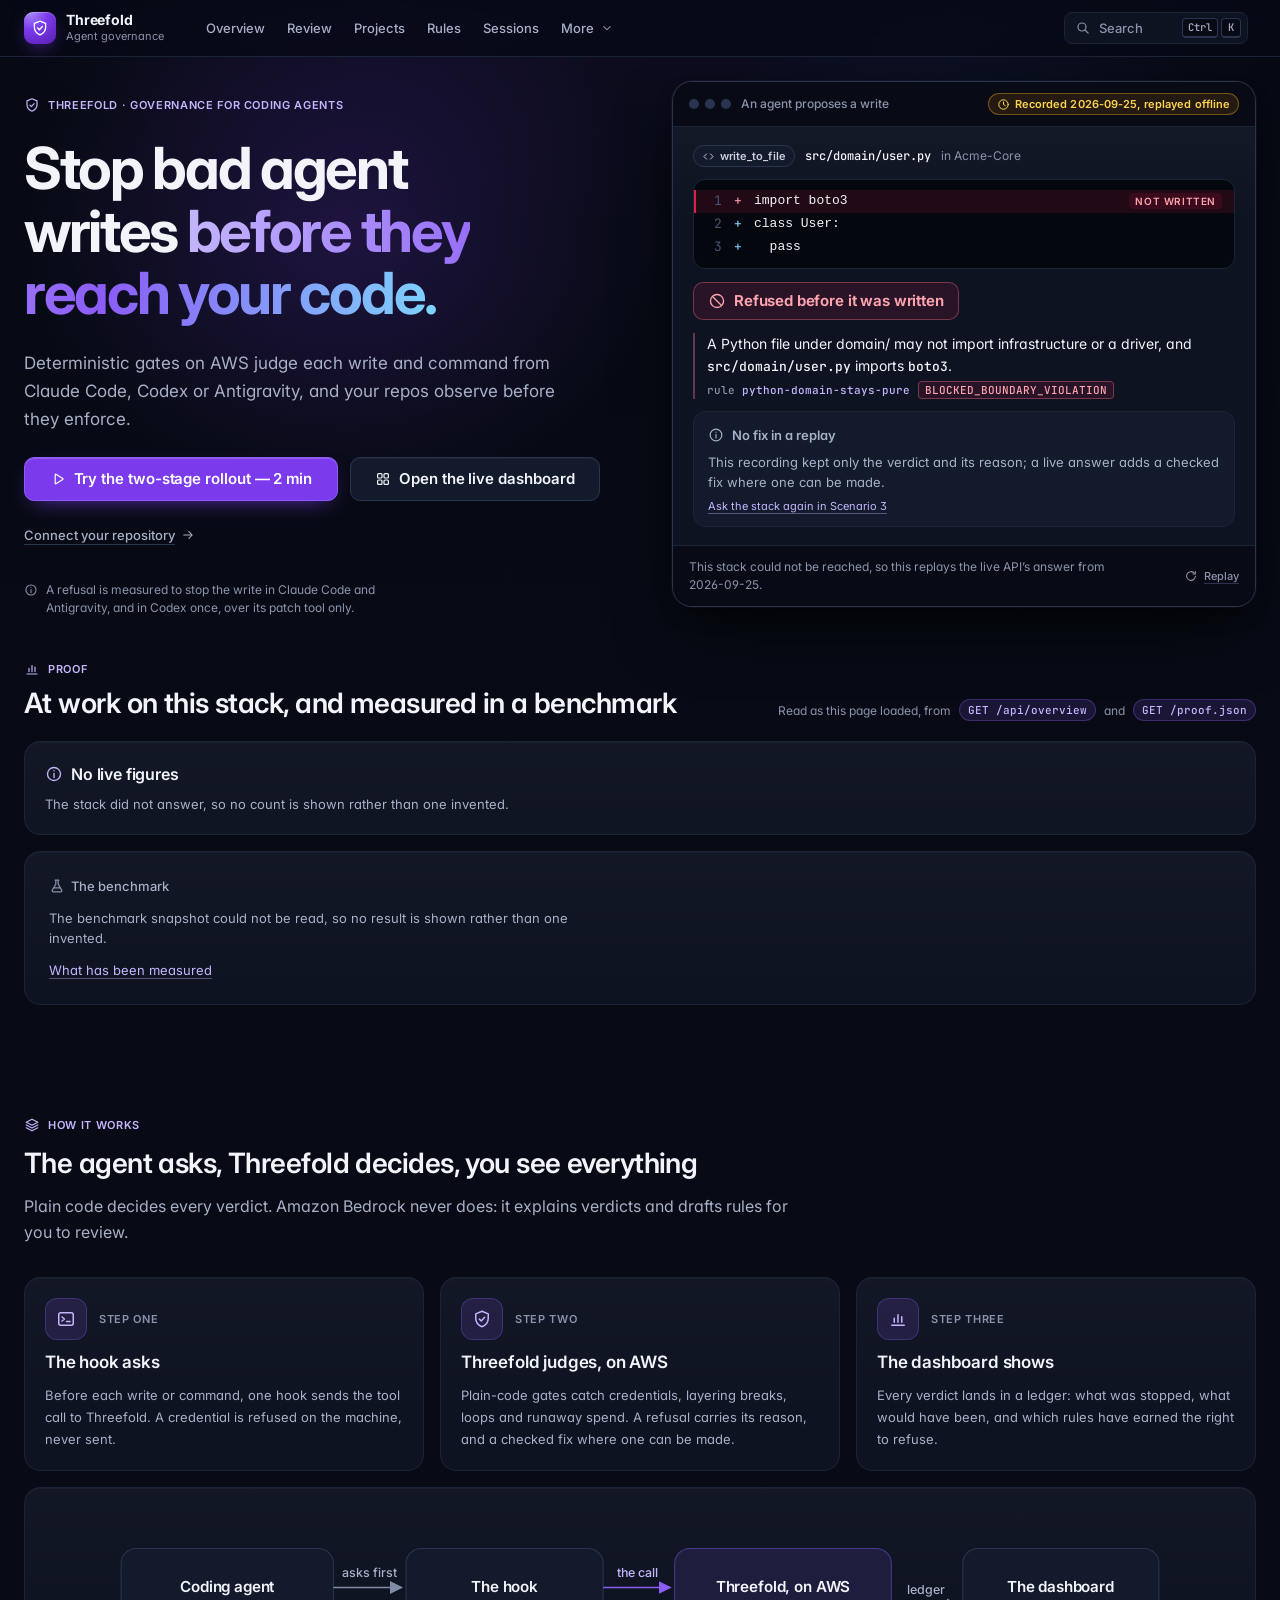
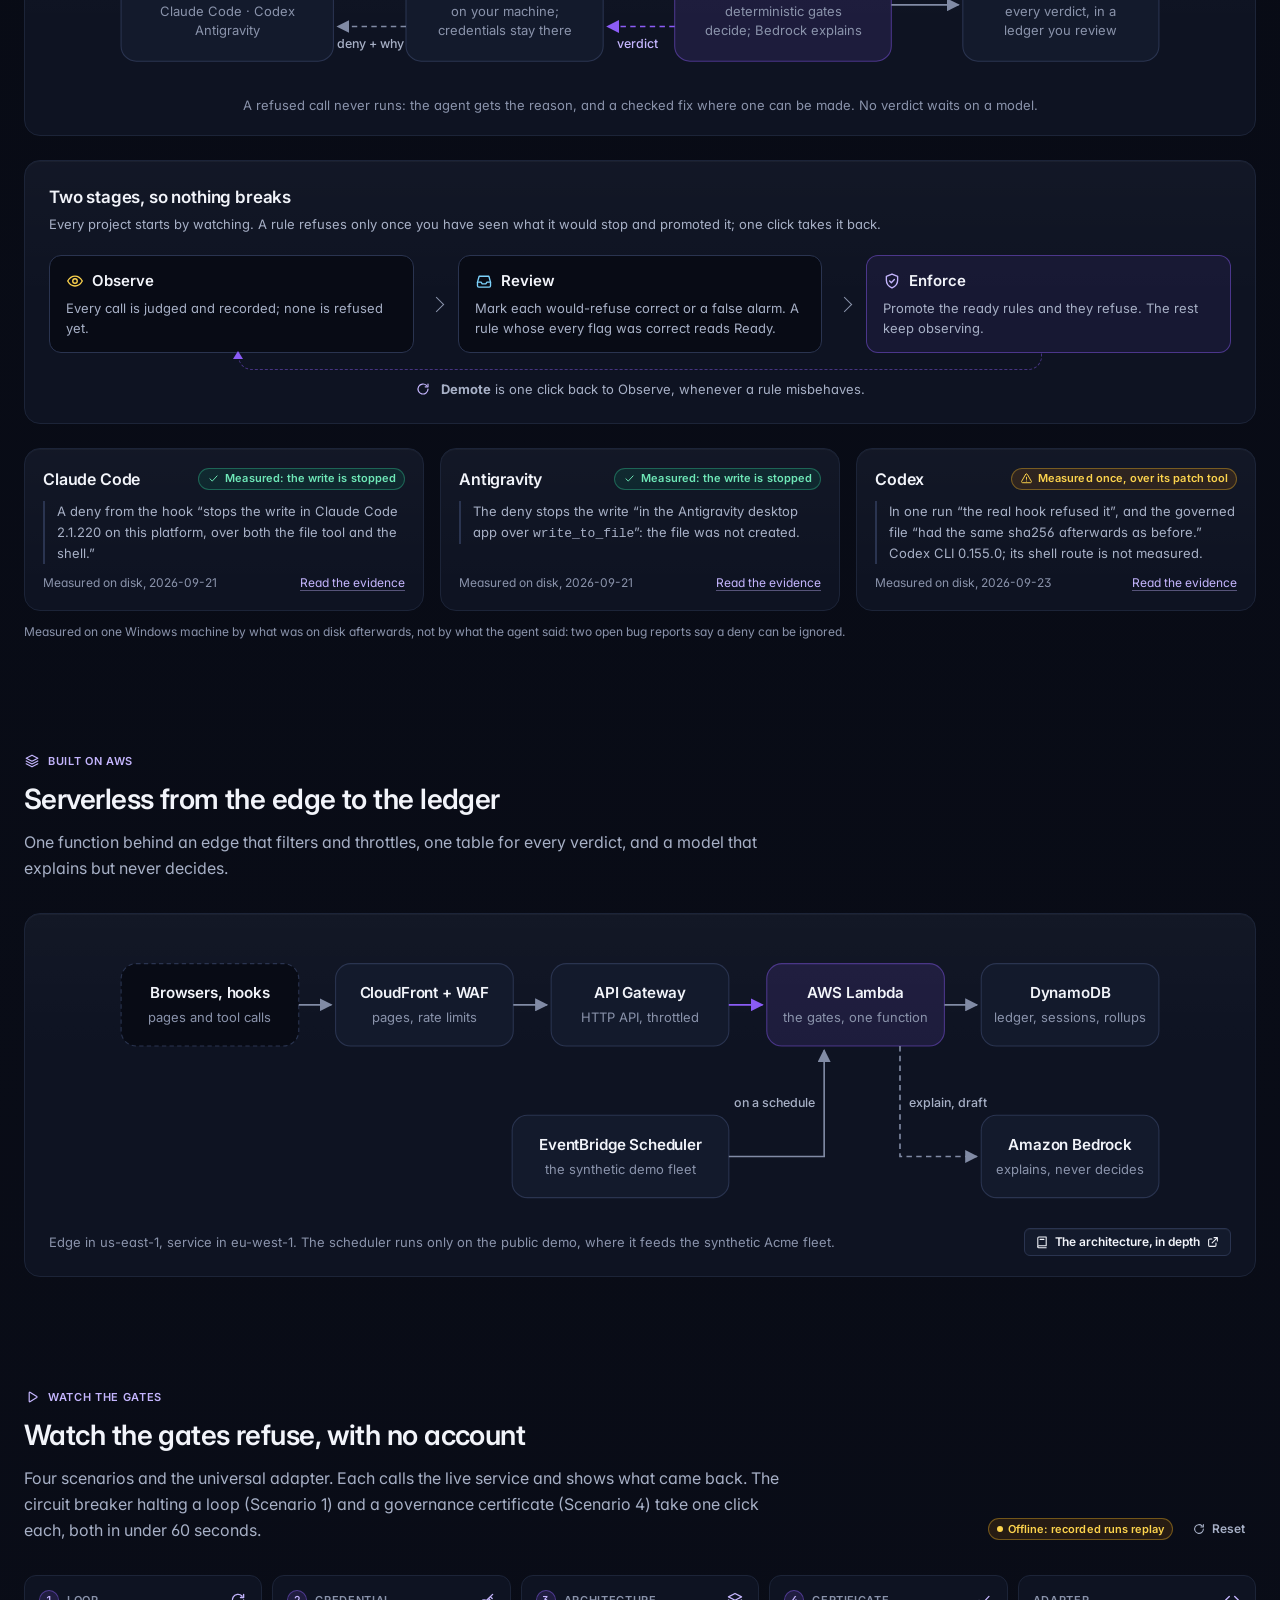
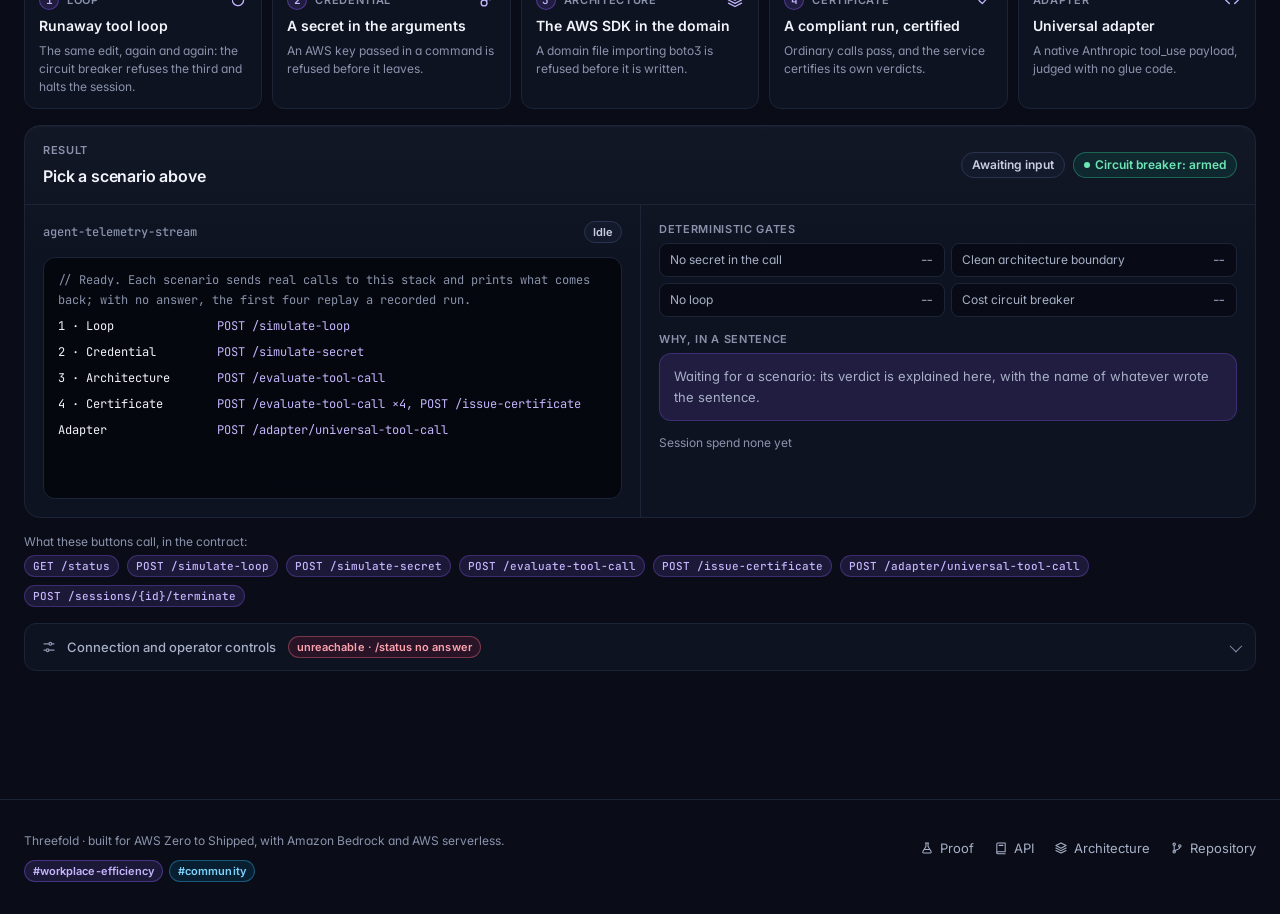
==== src/threefold/web/index.html @ aacdf72e "face: the gates set the result's height, recorded sentences end, whole fix files What a review of th" ====
<!DOCTYPE html>
<html lang="en" class="dark">
<head>
  <meta charset="UTF-8" />
  <meta name="viewport" content="width=device-width, initial-scale=1.0" />
  <title>Threefold — Stop bad agent writes before they reach your code</title>
  <meta name="description" content="Threefold governs Claude Code, Codex and Antigravity: a hook asks before every write or command, deterministic gates on AWS decide, and every project observes before it enforces." />
  <script>
      // The server rewrites __THREEFOLD_BASE_PATH__ to the API Gateway stage prefix
      // when it serves this page, so the base is exact rather than guessed from the
      // URL, which is ambiguous when the trailing slash is missing. Opening the file
      // straight from disk leaves the token in place and falls back to a local server.
      const SERVED_BASE_PATH = "__THREEFOLD_BASE_PATH__";
      const DEFAULT_API_BASE = SERVED_BASE_PATH.indexOf("THREEFOLD_BASE_PATH") !== -1
        ? "http://localhost:8001"
        : location.origin + SERVED_BASE_PATH;
      // Sibling pages sit under the same stage prefix, which a bare relative href
      // loses when this page is reached without its trailing slash.
      const PAGE_BASE = SERVED_BASE_PATH.indexOf("THREEFOLD_BASE_PATH") !== -1
        ? ""
        : location.origin + SERVED_BASE_PATH + "/";
  </script>
  <!-- The layer every page shares: the design system, the shell, the sign-in
       and the API base. This page needs nothing else: no utility framework, so
       every piece below reads the design system's tokens. -->
  <link rel="stylesheet" href="assets/threefold.css" />
  <script src="assets/threefold.js"></script>
  <style>
    /* The first screen's own pieces. Everything they stand on (tokens, cards,
       chips, buttons, tiles, motion, the fonts) is assets/threefold.css. */
    .hidden { display: none !important; }
    .tf-nobr { white-space: nowrap; }
    body { min-height: 100vh; display: flex; flex-direction: column; }
    .tf-landing { gap: 72px; padding-top: 20px; }
    /* The proof strip sits close under the hero, so its figures share the
       first screen with the promise; every later section keeps the full gap. */
    .tf-landing > #proof { margin-top: -32px; }
    @media (min-width: 768px) {
      .tf-landing { gap: 112px; padding-top: var(--tf-space-3); }
      .tf-landing > #proof { margin-top: -68px; }
    }
    .tf-landing > section, .tf-scenario { scroll-margin-top: calc(var(--tf-header-h) + 16px); }
    .tf-landing > section { min-width: 0; }

    .tf-sec-head { display: flex; flex-direction: column; gap: var(--tf-space-1h); max-width: 48rem; margin-bottom: var(--tf-space-4); }
    .tf-sec-head .tf-eyebrow { margin: 0; }
    .tf-sec-lede { margin: 0; font-size: var(--tf-fs-lede); line-height: var(--tf-lh-lede); color: var(--tf-text-2); text-wrap: pretty; }
    .tf-sec-row { display: flex; flex-wrap: wrap; align-items: flex-end; justify-content: space-between; gap: var(--tf-space-2); margin-bottom: var(--tf-space-4); }
    .tf-sec-row .tf-sec-head { margin-bottom: 0; }

    /* ------------------------------------------------------------ the hero */
    .tf-hero { position: relative; display: grid; grid-template-columns: minmax(0, 1fr); gap: 20px; align-items: start;
      grid-template-areas: "copy" "demo" "scope"; }
    .tf-hero-copy { grid-area: copy; }
    .tf-hero > .tf-demo { grid-area: demo; }
    .tf-hero > .tf-hero-scope { grid-area: scope; }
    /* Side by side from a desk's width, top-aligned. At every width the
       demonstration is as tall from its first paint as once its verdict has
       landed (its ghost, below), so nothing under the hero moves when it does. */
    @media (min-width: 1024px) {
      .tf-hero { grid-template-columns: minmax(0, 1fr) minmax(0, 1fr); column-gap: var(--tf-space-8); row-gap: var(--tf-space-3);
        grid-template-areas: "copy demo" "scope demo"; grid-template-rows: auto 1fr; }
      .tf-hero-copy { padding-top: var(--tf-space-2); }
    }
    .tf-hero::before {
      /* Inside the hero's own width: a glow that reached past it would give a
         phone's page a sideways scroll. */
      content: ''; position: absolute; z-index: -1; pointer-events: none; left: 0; right: 0; top: -120px; height: 640px;
      /* closest-side: each glow has faded out before it meets an edge of the box. */
      background:
        radial-gradient(closest-side at 50% 42%, color-mix(in srgb, var(--tf-accent-strong) 20%, transparent), transparent),
        radial-gradient(closest-side at 50% 70%, color-mix(in srgb, var(--tf-info) 8%, transparent), transparent);
    }
    @media (min-width: 1024px) {
      .tf-hero::before {
        background:
          radial-gradient(closest-side at 26% 42%, color-mix(in srgb, var(--tf-accent-strong) 20%, transparent), transparent),
          radial-gradient(closest-side at 76% 50%, color-mix(in srgb, var(--tf-info) 10%, transparent), transparent);
      }
    }
    /* On a phone the copy is set tight, so the proposed write and its verdict
       land on the first screen with the promise, the sentence and the actions. */
    .tf-hero-copy { min-width: 0; display: flex; flex-direction: column; gap: 12px; }
    @media (min-width: 640px) { .tf-hero-copy { gap: var(--tf-space-3); } }
    .tf-hero-copy .tf-eyebrow { margin: 0; }
    .tf-hero-title {
      margin: 0; font-size: 2.125rem; line-height: 1.08; font-weight: 700; letter-spacing: -0.04em; color: var(--tf-text);
      overflow-wrap: break-word; text-wrap: balance;
    }
    @media (min-width: 640px) { .tf-hero-title { font-size: 3.25rem; } }
    @media (min-width: 1280px) { .tf-hero-title { font-size: 3.625rem; } }
    .tf-hero-title em {
      font-style: normal; color: var(--tf-accent-text);
      background: linear-gradient(92deg, var(--tf-accent-text) 0%, var(--tf-accent) 52%, var(--tf-info-text) 100%); -webkit-background-clip: text; background-clip: text;
      -webkit-text-fill-color: transparent;
    }
    .tf-hero-lede { margin: 0; max-width: 34rem; font-size: 0.9375rem; line-height: 1.5; color: var(--tf-text-2); overflow-wrap: break-word; text-wrap: pretty; }
    @media (min-width: 640px) { .tf-hero-lede { font-size: 1.0625rem; line-height: 1.65; } }
    .tf-hero-actions { display: flex; flex-direction: column; align-items: stretch; gap: var(--tf-space-1); }
    @media (min-width: 640px) { .tf-hero-actions { flex-direction: row; flex-wrap: wrap; align-items: center; gap: var(--tf-space-1h); } }
    /* The two buttons share a row where they fit and grow to fill it; where
       they do not, whatever the width or the font, each grows to the full
       row it wrapped onto, so they stack at one width instead of one of them
       sitting alone. The quiet link always takes the line under them. */
    @media (min-width: 640px) {
      .tf-hero-actions { max-width: 36rem; }
      .tf-hero-actions .tf-btn { flex: 1 1 auto; }
      .tf-hero-actions .tf-hero-link { flex-basis: 100%; justify-content: flex-start; }
    }
    /* A label that does not fit wraps inside its button rather than pushing a
       phone's page sideways. */
    .tf-hero-actions .tf-btn { white-space: normal; height: auto; min-height: 44px; padding-top: 10px; padding-bottom: 10px; line-height: 1.25; text-align: center; }
    /* The quiet link starts where the buttons above it start: it has no padding
       of its own, and the 44 px it needs to be pressed comes from its height. */
    .tf-hero-link {
      display: inline-flex; align-items: center; justify-content: center; gap: 6px; min-height: 44px; padding: 0; border-radius: var(--tf-radius);
      font: 500 var(--tf-fs-small)/1.25 var(--tf-font-sans); color: var(--tf-text-2);
      text-decoration: underline; text-decoration-color: var(--tf-hairline-strong); text-underline-offset: 4px;
    }
    .tf-hero-link:hover { color: var(--tf-text); text-decoration-color: currentColor; }
    .tf-hero-link .tf-icon { width: 14px; height: 14px; }
    .tf-hero-scope { display: flex; gap: 8px; margin: 0; max-width: 36rem; font-size: 0.75rem; line-height: 1.125rem; color: var(--tf-text-3); overflow-wrap: break-word; text-wrap: balance; }
    .tf-hero-scope .tf-icon { width: 14px; height: 14px; margin-top: 2px; }

    /* The living demonstration: one proposed write, the verdict landing on it. */
    .tf-demo {
      --tf-demo-gap: 10px; --tf-demo-fix-lines: 3;
      position: relative; margin: 0; min-width: 0; overflow: hidden; border-radius: var(--tf-radius-xl);
      background: linear-gradient(180deg, var(--tf-highlight), transparent 140px), var(--tf-surface-1);
      border: 1px solid var(--tf-hairline-strong); box-shadow: var(--tf-shadow-3);
    }
    @media (min-width: 640px) { .tf-demo { --tf-demo-gap: 12px; --tf-demo-fix-lines: 2; } }
    /* The bar keeps to one line at any width. On a phone the decorative dots
       go first, then the title gives way with an ellipsis; the chip, which says
       where the answer came from, never does. */
    .tf-demo-bar { display: flex; flex-wrap: nowrap; align-items: center; gap: 10px; padding: 10px 14px; border-bottom: 1px solid var(--tf-hairline); background: var(--tf-inset); }
    @media (min-width: 640px) { .tf-demo-bar { padding: 11px 16px; } }
    .tf-demo-dots { display: inline-flex; flex: none; gap: 6px; }
    .tf-demo-dots i { display: block; width: 10px; height: 10px; border-radius: 99px; background: var(--tf-hairline-strong); }
    .tf-demo-title { flex: 1 1 auto; min-width: 0; overflow: hidden; white-space: nowrap; text-overflow: ellipsis; font: 500 0.75rem/1rem var(--tf-font-sans); color: var(--tf-text-3); }
    .tf-demo-bar > .tf-chip { flex: none; margin-left: auto; }
    @media (max-width: 419px) {
      .tf-demo-dots { display: none; }
      /* The recorded label says more than the title, and there is room for one;
         the title still names the figure for a screen reader. */
      .tf-demo[data-source="recorded"] .tf-demo-title { display: none; }
      .tf-demo[data-source="recorded"] .tf-demo-bar > .tf-chip { margin-left: 0; }
    }
    .tf-demo-body { display: flex; flex-direction: column; gap: var(--tf-demo-gap); padding: 12px 14px 14px; }
    @media (min-width: 640px) { .tf-demo-body { padding: 18px 20px; } }
    .tf-demo-call { display: flex; flex-wrap: wrap; align-items: center; gap: 6px 10px; min-height: 22px; font-size: 0.75rem; line-height: 1rem; color: var(--tf-text-3); }
    .tf-demo-call code { font: 500 0.75rem/1rem var(--tf-font-mono); color: var(--tf-text); overflow-wrap: anywhere; }
    /* On a phone the call keeps to one line: the tool and the file it writes. */
    @media (max-width: 419px) { .tf-demo-project { display: none; } }
    .tf-diff {
      margin: 0; padding: 10px 0; list-style: none; min-height: 88px; box-sizing: border-box; border-radius: var(--tf-radius-md);
      background: var(--tf-ink-0); border: 1px solid var(--tf-hairline); font: 400 0.8125rem/1.75 var(--tf-font-mono);
    }
    .tf-diff-line { position: relative; display: grid; grid-template-columns: 2.5rem 1.25rem minmax(0, 1fr) auto; align-items: center; padding-right: 12px; transition: background-color 400ms var(--tf-ease-out), box-shadow 400ms var(--tf-ease-out); }
    .tf-diff-num { padding-right: 12px; text-align: right; color: var(--tf-text-decor); user-select: none; }
    .tf-diff-sign { color: var(--tf-info-text); user-select: none; }
    .tf-diff-code { white-space: pre-wrap; overflow-wrap: anywhere; color: var(--tf-text); }
    .tf-diff-tag { display: none; margin-left: 8px; padding: 0 6px; border-radius: var(--tf-radius-xs); font: 600 0.625rem/1rem var(--tf-font-sans); letter-spacing: var(--tf-track-caps); text-transform: uppercase; color: var(--tf-refused-text); background: var(--tf-refused-soft); }
    .tf-demo[data-verdict="refused"] .tf-diff-line.is-flagged { background: var(--tf-refused-soft); box-shadow: inset 2px 0 0 var(--tf-refused); }
    .tf-demo[data-verdict="refused"] .tf-diff-line.is-flagged .tf-diff-sign { color: var(--tf-refused-text); }
    .tf-demo[data-verdict="refused"] .tf-diff-line.is-flagged .tf-diff-tag { display: inline-block; }

    /* The verdict's place, held from the first paint. The ghost is the reason
       the recorded run gives, set in the same type, and a fix in the same rows a
       fix is shown in, so it is as tall as the verdict that lands, in any font.
       The two share one grid cell, and the ghost is hidden, never removed, once
       the verdict is there: the cell never shrinks, and nothing under it moves. */
    .tf-demo-outcome { display: grid; grid-template-columns: minmax(0, 1fr); }
    .tf-demo-outcome > .tf-demo-stack { grid-area: 1 / 1; }
    .tf-demo-stack { display: flex; flex-direction: column; gap: var(--tf-demo-gap); min-width: 0; }
    .tf-demo-slot { display: flex; align-items: center; min-height: 40px; }
    .tf-demo[data-phase="landed"] .tf-demo-ghost { visibility: hidden; }
    .tf-demo[data-phase="waiting"] .tf-demo-landed > :not(.tf-demo-slot) { visibility: hidden; }
    .tf-demo-ghost .tf-stamp { visibility: hidden; }
    .tf-demo-ghost .tf-demo-reason { border-left-color: var(--tf-hairline-strong); }
    .tf-demo-ghost .tf-demo-reason, .tf-demo-ghost .tf-demo-reason * { color: transparent; }
    /* One bar per line of text, at the text's own line height. */
    .tf-demo-ghost .tf-demo-why { background: repeating-linear-gradient(180deg, transparent 0 5px, var(--tf-surface-2) 5px 17px, transparent 17px 1.375rem); }
    .tf-demo-ghost .tf-demo-ruleline > span { border-radius: var(--tf-radius-xs); background: var(--tf-surface-2); }
    .tf-demo-ghost .tf-demo-fix { background: transparent; border-color: var(--tf-hairline); }
    .tf-demo-ghost .tf-demo-fix-summary { height: calc(var(--tf-demo-fix-lines) * 1.25rem); background: repeating-linear-gradient(180deg, transparent 0 4px, var(--tf-surface-2) 4px 16px, transparent 16px 1.25rem); }
    .tf-ghost-bar { display: block; height: 12px; width: 100%; border-radius: var(--tf-radius-xs); }
    .tf-demo-fix-title .tf-ghost-bar { width: 42%; }
    .tf-demo-fix-note .tf-ghost-bar { width: 64%; height: 10px; margin-top: 3px; }

    .tf-demo-verdict { display: flex; flex-wrap: wrap; align-items: center; gap: 8px 10px; min-height: 40px; }
    .tf-stamp {
      display: inline-flex; align-items: center; gap: 8px; padding: 8px 14px; border-radius: 10px; border: 1px solid var(--tf-hairline-strong);
      font: 650 0.9375rem/1.25rem var(--tf-font-sans); letter-spacing: -0.01em; color: var(--tf-text); background: var(--tf-surface-2);
    }
    .tf-stamp .tf-icon { width: 18px; height: 18px; }
    .tf-stamp-refused { color: var(--tf-refused-text); background: var(--tf-refused-soft); border-color: var(--tf-refused-line); }
    .tf-stamp-approved { color: var(--tf-approved-text); background: var(--tf-approved-soft); border-color: var(--tf-approved-line); }
    /* The reason: one plain sentence first, the rule's id and the status under it. */
    .tf-demo-reason { display: flex; flex-direction: column; gap: 4px; margin: 0; padding-left: 12px; border-left: 2px solid var(--tf-refused-line); min-width: 0; }
    .tf-demo-reason-approved { border-left-color: var(--tf-approved-line); }
    .tf-demo-why { margin: 0; font-size: 0.875rem; line-height: 1.375rem; color: var(--tf-text); overflow-wrap: anywhere; text-wrap: pretty; }
    .tf-demo-why code { font: 500 0.8125rem/1 var(--tf-font-mono); color: var(--tf-text); }
    .tf-demo-ruleline { display: flex; flex-wrap: wrap; align-items: center; gap: 2px 8px; margin: 0; font: 500 0.6875rem/1rem var(--tf-font-mono); color: var(--tf-text-3); overflow-wrap: anywhere; }
    .tf-demo-ruleline b { font-weight: 500; color: var(--tf-accent-text); }
    /* The status is a small tag of its own rather than text after a dot, so
       where the line wraps nothing is left hanging at its end. */
    .tf-demo-status { padding: 0 6px; border-radius: var(--tf-radius-xs); border: 1px solid var(--tf-hairline-strong); background: var(--tf-surface-2); color: var(--tf-text-2); }
    .tf-demo[data-verdict="refused"] .tf-demo-landed .tf-demo-status { border-color: var(--tf-refused-line); background: var(--tf-refused-soft); color: var(--tf-refused-text); }
    .tf-demo[data-verdict="approved"] .tf-demo-landed .tf-demo-status { border-color: var(--tf-approved-line); background: var(--tf-approved-soft); color: var(--tf-approved-text); }
    /* The fix in three rows of known height: a title on one line, the service's
       summary in at most --tf-demo-fix-lines lines (all of it on hover on a
       desk, and in full in Scenario 3), and one quiet line about the files. */
    .tf-demo-fix { display: flex; flex-direction: column; gap: 6px; padding: 10px 12px; border-radius: var(--tf-radius-md); background: var(--tf-approved-soft); border: 1px solid var(--tf-approved-line); font-size: 0.8125rem; line-height: 1.25rem; color: var(--tf-text-2); }
    @media (min-width: 640px) { .tf-demo-fix { padding: 12px 14px; } }
    .tf-demo-fix p { margin: 0; min-width: 0; }
    .tf-demo-fix-title { display: flex; flex-wrap: nowrap; align-items: center; gap: 8px; height: 22px; overflow: hidden; font-weight: 600; color: var(--tf-approved-text); }
    .tf-demo-fix-title .tf-icon { width: 16px; height: 16px; flex: none; }
    .tf-demo-fix-title > span:not(.tf-chip) { min-width: 0; overflow: hidden; white-space: nowrap; text-overflow: ellipsis; }
    .tf-demo-fix-title .tf-chip { flex: none; }
    .tf-demo-fix-summary { display: -webkit-box; -webkit-box-orient: vertical; -webkit-line-clamp: 3; line-clamp: 3; overflow: hidden; overflow-wrap: anywhere; }
    @media (min-width: 640px) { .tf-demo-fix-summary { -webkit-line-clamp: 2; line-clamp: 2; } }
    .tf-demo-fix-note { height: 1rem; overflow: hidden; white-space: nowrap; text-overflow: ellipsis; font-size: var(--tf-fs-micro); line-height: 1rem; color: var(--tf-text-3); }
    /* The room the ghost held is the fix's to fill: a shorter verdict than the
       recorded one leaves no empty band under the card's last box, because
       that box grows into it with its quiet line at its foot. An answer with
       no box under its reason sits in the middle of its room. */
    .tf-demo-landed > .tf-demo-fix { flex: 1 1 auto; }
    .tf-demo-landed .tf-demo-fix-note { margin-top: auto; }
    .tf-demo-landed > .tf-demo-fix-none { justify-content: center; }
    .tf-demo[data-verdict="approved"] .tf-demo-landed, .tf-demo[data-verdict="other"] .tf-demo-landed { justify-content: center; }
    .tf-demo-fix-none { background: var(--tf-surface-2); border-color: var(--tf-hairline); }
    .tf-demo-fix-none .tf-demo-fix-title { color: var(--tf-text-2); }
    .tf-demo-foot { display: flex; flex-wrap: wrap; align-items: center; justify-content: space-between; gap: 8px 12px; padding: 10px 14px; border-top: 1px solid var(--tf-hairline); background: var(--tf-inset); font-size: 0.75rem; line-height: 1.125rem; color: var(--tf-text-3); }
    @media (min-width: 640px) { .tf-demo-foot { padding: 12px 16px; } }
    .tf-demo-foot p { margin: 0; flex: 1 1 14rem; min-width: 0; overflow-wrap: anywhere; }
    /* The caption changes when the verdict lands, so its cell is as tall as
       the longest caption it can hold from the start: that caption sits in the
       same cell, unseen. Replay keeps its room while the moment plays. */
    .tf-demo-caption { display: grid; }
    .tf-demo-caption > span { grid-area: 1 / 1; min-width: 0; }
    .tf-demo-room { visibility: hidden; }
    .tf-demo[data-phase="waiting"] #hero-replay { visibility: hidden; }

    /* ------------------------------------------------------- the proof strip */
    .tf-proof-grid { display: flex; flex-direction: column; gap: var(--tf-space-2); }
    .tf-proof-live { display: grid; grid-template-columns: minmax(0, 1fr); gap: var(--tf-space-2); }
    @media (min-width: 640px) { .tf-proof-live { grid-template-columns: repeat(3, minmax(0, 1fr)); } }
    .tf-proof-live > .tf-state, .tf-proof-live > .tf-proof-note { grid-column: 1 / -1; }
    /* On a phone each tile is one row: the number, then what it means, then the
       way to its rows; a trend line, when there is one, sits under the words. */
    @media (max-width: 639px) {
      .tf-proof-live { gap: var(--tf-space-1); }
      .tf-proof-live .tf-tile {
        display: grid; grid-template-columns: minmax(3.5rem, auto) minmax(0, 1fr) auto; column-gap: 14px; row-gap: 2px; align-items: center; padding: 14px 16px;
        grid-template-areas: "value label more" "value sub more" "value term more" "value spark more";
      }
      .tf-proof-live .tf-tile-row { display: contents; }
      .tf-proof-live .tf-tile-value { grid-area: value; }
      .tf-proof-live .tf-tile-label { grid-area: label; }
      .tf-proof-live .tf-tile-sub { grid-area: sub; }
      .tf-proof-live .tf-tile-term { grid-area: term; }
      .tf-proof-live .tf-tile-spark { grid-area: spark; justify-self: start; margin-top: 4px; }
      .tf-proof-live .tf-tile-more { grid-area: more; margin: 0; padding: 0; gap: 0; font-size: 0; }
      .tf-proof-live .tf-tile-more .tf-icon { width: 16px; height: 16px; }
    }
    .tf-proof-note { display: flex; flex-direction: column; justify-content: center; gap: 8px; padding: 20px; }
    .tf-proof-note p { margin: 0; }
    .tf-proof-note .tf-link { align-self: flex-start; font-size: 0.8125rem; line-height: 1.25rem; }
    /* Where the counts come from, right under the three tiles it describes. */
    .tf-proof-where { display: flex; gap: 10px; margin: 0 0 var(--tf-space-1); max-width: 64rem; font-size: 0.8125rem; line-height: 1.3125rem; color: var(--tf-text-3); text-wrap: pretty; }
    .tf-proof-where .tf-icon { width: 16px; height: 16px; margin-top: 2px; flex-shrink: 0; color: var(--tf-info-text); }
    .tf-proof-where strong { color: var(--tf-text-2); font-weight: 600; }
    .tf-proof-where > span { min-width: 0; overflow-wrap: break-word; }
    .tf-proof-links { display: flex; flex-wrap: wrap; align-items: center; gap: 6px 8px; margin: 0; font-size: 0.75rem; color: var(--tf-text-3); }
    #proof .tf-sec-row { margin-bottom: 20px; }
    #proof .tf-sec-head { gap: var(--tf-space-1); }
    .tf-bench { display: grid; grid-template-columns: minmax(0, 1fr); gap: 20px; padding: 18px 18px 16px; min-width: 0; }
    @media (min-width: 900px) { .tf-bench { grid-template-columns: minmax(0, 1fr) minmax(0, 1fr); gap: 48px; align-items: center; padding: 24px; } }
    .tf-bench-main, .tf-bench-chart { display: flex; flex-direction: column; gap: 12px; min-width: 0; }
    .tf-bench-label { display: flex; flex-direction: column; gap: 2px; }
    .tf-bench .tf-bench-label p { margin: 0; }
    .tf-bench .tf-bench-label .tf-bench-label-main { font-weight: 600; color: var(--tf-text); }
    .tf-bench .tf-bench-label .tf-bench-label-sub { font-size: 0.75rem; line-height: 1.125rem; color: var(--tf-text-3); }
    .tf-bench-head { display: flex; align-items: flex-start; gap: 6px; font: 500 var(--tf-fs-small)/1.25rem var(--tf-font-sans); color: var(--tf-text-2); }
    .tf-bench-head .tf-icon { width: 16px; height: 16px; margin-top: 2px; color: var(--tf-text-3); }
    .tf-bench-value { display: flex; flex-wrap: wrap; align-items: baseline; gap: 4px 10px; }
    .tf-bench-big { font: 650 2rem/2.25rem var(--tf-font-sans); letter-spacing: -0.03em; color: var(--tf-text); }
    .tf-bench-big.tf-good { color: var(--tf-approved-text); }
    .tf-bench-of { font-size: 0.8125rem; line-height: 1.25rem; color: var(--tf-text-2); }
    .tf-bench p { margin: 0; font-size: 0.8125rem; line-height: 1.25rem; color: var(--tf-text-2); }
    .tf-bench .tf-bench-price, .tf-bench .tf-bench-note { font-size: 0.75rem; line-height: 1.125rem; color: var(--tf-text-3); }
    .tf-bench .tf-hbars { gap: 10px; }
    .tf-bench .tf-hbar-head > :first-child { font-family: var(--tf-font-sans); color: var(--tf-text-2); }
    .tf-bench-more { align-self: flex-start; font-size: 0.8125rem; line-height: 1.25rem; }

    /* ------------------------------------------------------- how it works */
    .tf-steps { list-style: none; margin: 0; padding: 0; display: grid; grid-template-columns: minmax(0, 1fr); gap: var(--tf-space-2); }
    @media (min-width: 768px) { .tf-steps { grid-template-columns: repeat(3, minmax(0, 1fr)); } }
    .tf-step-card { display: flex; flex-direction: column; gap: 10px; padding: 20px; min-width: 0; }
    .tf-step-top { display: flex; align-items: center; gap: 12px; }
    .tf-step-icon { display: inline-flex; align-items: center; justify-content: center; width: 40px; height: 40px; flex-shrink: 0; border-radius: 12px; background: var(--tf-accent-soft); border: 1px solid color-mix(in srgb, var(--tf-accent) 30%, transparent); color: var(--tf-accent-text); }
    .tf-step-icon .tf-icon { width: 20px; height: 20px; }
    .tf-step-kicker { font: 600 var(--tf-fs-micro)/1rem var(--tf-font-sans); letter-spacing: var(--tf-track-caps); text-transform: uppercase; color: var(--tf-text-3); }
    .tf-step-card h3 { margin: 0; font: 600 1.0625rem/1.5rem var(--tf-font-sans); letter-spacing: -0.01em; color: var(--tf-text); }
    .tf-step-card p { margin: 0; font-size: var(--tf-fs-small); line-height: 1.375rem; color: var(--tf-text-2); }
    /* Where the steps stack, each is one compact row, its icon beside its
       words, and the steps are the flow: the call goes down from the hook to
       Threefold and the verdict comes back up, then every verdict goes down
       to the ledger, drawn in the gaps between them. The drawing under the
       steps, which would say the same again, waits for a screen that sets
       the steps side by side. */
    @media (max-width: 767px) {
      .tf-steps { gap: 40px; }
      .tf-step-card { position: relative; display: grid; grid-template-columns: 36px minmax(0, 1fr); column-gap: 14px; row-gap: 2px; padding: 14px 16px; }
      .tf-step-card:not(:last-child)::before, .tf-step-card:not(:last-child)::after {
        position: absolute; top: calc(100% + 1px); height: 40px; display: flex; align-items: center; gap: 6px;
        font: 500 0.75rem/1 var(--tf-font-sans); color: var(--tf-accent-text); white-space: nowrap;
      }
      .tf-step-card:not(:last-child)::before { left: 33px; content: "↓\2002 the call" / ""; }
      .tf-step-card:not(:last-child)::after { right: 33px; content: "the verdict, and why\2002↑" / ""; }
      .tf-step-card:nth-child(2)::before { content: "↓\2002 every verdict, to the ledger" / ""; color: var(--tf-text-2); }
      .tf-step-card:nth-child(2)::after { content: none; }
      .tf-diagram.tf-flow { margin-top: var(--tf-space-1h); padding: 0; background: none; border: 0; box-shadow: none; }
      .tf-diagram.tf-flow svg.tf-diagram-narrow { display: none; }
      .tf-diagram.tf-flow figcaption { margin: 0; padding: 0; text-align: left; max-width: 40rem; }
      .tf-step-card .tf-step-top { grid-row: 1 / span 2; align-self: start; }
      .tf-step-card .tf-step-kicker { display: none; }
      .tf-step-icon { width: 36px; height: 36px; border-radius: 10px; }
      .tf-step-icon .tf-icon { width: 18px; height: 18px; }
      .tf-step-card h3 { font-size: 1rem; line-height: 1.375rem; }
      .tf-step-card p { font-size: 0.8125rem; line-height: 1.25rem; }
    }

    .tf-diagram { margin: var(--tf-space-2) 0 0; padding: 20px 8px 16px; }
    @media (min-width: 640px) { .tf-diagram { padding: 28px 24px 20px; } }
    .tf-diagram svg { display: block; width: 100%; height: auto; margin: 0 auto; overflow: visible; }
    /* One diagram, drawn for the width it has: across on a desk, down on a phone. */
    .tf-diagram svg.tf-diagram-wide { display: none; }
    .tf-diagram svg.tf-diagram-narrow { max-width: 360px; }
    @media (min-width: 1024px) {
      .tf-diagram svg.tf-diagram-wide { display: block; max-width: 1040px; }
      .tf-diagram svg.tf-diagram-narrow { display: none; }
    }
    .tf-diagram figcaption { margin: 16px auto 0; padding: 0 8px; max-width: 60rem; text-align: center; font-size: 0.8125rem; line-height: 1.25rem; color: var(--tf-text-3); }
    @media (min-width: 640px) { .tf-diagram figcaption { padding: 0; } }
    /* A narrow drawing is 340 units wide and drawn a little narrower than that
       on a phone, so its words are set larger to land at 12 px or more. */
    .tf-diagram-narrow .dg-title { font-size: 15px; }
    .tf-diagram-narrow .dg-sub, .tf-diagram-narrow .dg-label { font-size: 13px; }
    .dg-node { fill: var(--tf-surface-2); stroke: var(--tf-hairline-strong); stroke-width: 1; }
    .dg-node-accent { fill: color-mix(in srgb, var(--tf-accent) 12%, transparent); stroke: var(--tf-accent-line); }
    .dg-node-quiet { fill: var(--tf-inset); stroke: var(--tf-hairline-strong); stroke-dasharray: 4 3; }
    .dg-title { fill: var(--tf-text); font: 600 14px var(--tf-font-sans); letter-spacing: -0.01em; }
    .dg-sub { fill: var(--tf-text-3); font: 400 12px var(--tf-font-sans); }
    .dg-edge { fill: none; stroke: var(--tf-text-4); stroke-width: 1.5; }
    .dg-edge-accent { stroke: var(--tf-accent); }
    .dg-edge-back { stroke-dasharray: 5 4; }
    .dg-head { fill: var(--tf-text-4); }
    .dg-head-accent { fill: var(--tf-accent); }
    .dg-label { fill: var(--tf-text-2); font: 500 11.5px var(--tf-font-sans); }
    .dg-label-accent { fill: var(--tf-accent-text); }

    /* The two-stage rollout: three stops and the way back. */
    .tf-rollout { margin-top: var(--tf-space-3); padding: 20px 16px; }
    @media (min-width: 640px) { .tf-rollout { padding: 24px; } }
    .tf-rollout-head { display: flex; flex-direction: column; gap: 4px; margin-bottom: 20px; }
    .tf-rollout-head h3 { margin: 0; font: 600 1.0625rem/1.5rem var(--tf-font-sans); letter-spacing: -0.01em; color: var(--tf-text); }
    .tf-rollout-head p { margin: 0; max-width: 60rem; font-size: var(--tf-fs-small); line-height: 1.375rem; color: var(--tf-text-2); }
    .tf-track { list-style: none; margin: 0; padding: 0; display: grid; grid-template-columns: minmax(0, 1fr); gap: 28px; }
    @media (min-width: 900px) { .tf-track { grid-template-columns: repeat(3, minmax(0, 1fr)); gap: 44px; } }
    .tf-stage { position: relative; display: flex; flex-direction: column; gap: 6px; padding: 14px 16px; border-radius: var(--tf-radius-md); background: var(--tf-inset); border: 1px solid var(--tf-hairline-strong); }
    .tf-stage-name { display: flex; align-items: center; gap: 8px; font: 600 0.9375rem/1.375rem var(--tf-font-sans); color: var(--tf-text); }
    .tf-stage-name .tf-icon { width: 18px; height: 18px; }
    .tf-stage p { margin: 0; font-size: 0.8125rem; line-height: 1.25rem; color: var(--tf-text-2); }
    .tf-stage-observe .tf-stage-name .tf-icon { color: var(--tf-observed-text); }
    .tf-stage-review .tf-stage-name .tf-icon { color: var(--tf-info-text); }
    .tf-stage-enforce { border-color: var(--tf-accent-line); background: color-mix(in srgb, var(--tf-accent) 8%, transparent); }
    .tf-stage-enforce .tf-stage-name .tf-icon { color: var(--tf-accent-text); }
    /* The arrow from one stop to the next: down on a phone, across on a desk. */
    .tf-stage:not(:last-child)::after {
      content: ''; position: absolute; left: 50%; bottom: -22px; width: 10px; height: 10px; margin-left: -5px;
      border-right: 1.5px solid var(--tf-text-3); border-bottom: 1.5px solid var(--tf-text-3); transform: rotate(45deg);
    }
    @media (min-width: 900px) {
      .tf-stage:not(:last-child)::after { left: auto; right: -29px; top: 50%; bottom: auto; margin: -5px 0 0; transform: rotate(-45deg); }
    }
    .tf-demote { display: flex; align-items: center; gap: 10px; margin: 18px 0 0; font-size: 0.8125rem; line-height: 1.25rem; color: var(--tf-text-2); }
    .tf-demote .tf-icon { width: 16px; height: 16px; color: var(--tf-accent-text); flex-shrink: 0; }
    @media (max-width: 639px) {
      .tf-diagram { margin-top: var(--tf-space-1h); padding: 16px 8px 14px; }
      .tf-diagram figcaption { margin-top: 12px; }
      .tf-rollout { margin-top: var(--tf-space-2); padding: 16px; }
      .tf-rollout-head { margin-bottom: 14px; }
      .tf-track { gap: 18px; }
      .tf-stage { padding: 10px 12px; gap: 2px; }
      .tf-stage:not(:last-child)::after { bottom: -14px; width: 8px; height: 8px; margin-left: -4px; }
      .tf-demote { margin-top: 12px; }
      .tf-agents { margin-top: var(--tf-space-2); gap: var(--tf-space-1); }
      .tf-agent { padding: 14px 16px; gap: 8px; }
      .tf-agent blockquote { line-height: 1.25rem; }
    }
    .tf-demote-line { display: none; }
    @media (min-width: 900px) {
      .tf-demote { position: relative; justify-content: center; margin: 0 calc(16.66% - 8px); padding-top: 26px; }
      .tf-demote-line {
        display: block; position: absolute; left: 0; right: 0; top: 0; height: 16px;
        border: 1.5px dashed var(--tf-accent-line); border-top: 0; border-radius: 0 0 14px 14px;
      }
      .tf-demote-line::before {
        content: ''; position: absolute; left: -6px; top: -2px; width: 0; height: 0;
        border-left: 5.5px solid transparent; border-right: 5.5px solid transparent; border-bottom: 8px solid var(--tf-accent);
      }
    }

    /* The three agents and what has been measured of each. */
    .tf-agents { list-style: none; margin: var(--tf-space-3) 0 0; padding: 0; display: grid; grid-template-columns: minmax(0, 1fr); gap: var(--tf-space-2); }
    @media (min-width: 900px) { .tf-agents { grid-template-columns: repeat(3, minmax(0, 1fr)); } }
    .tf-agent { display: flex; flex-direction: column; gap: 10px; padding: 18px; min-width: 0; }
    .tf-agent-head { display: flex; flex-wrap: wrap; align-items: center; justify-content: space-between; gap: 8px; }
    .tf-agent-name { font: 600 1rem/1.5rem var(--tf-font-sans); letter-spacing: -0.01em; color: var(--tf-text); }
    .tf-agent blockquote { margin: 0; padding-left: 12px; border-left: 2px solid var(--tf-hairline-strong); font-size: 0.8125rem; line-height: 1.3125rem; color: var(--tf-text-2); overflow-wrap: anywhere; }
    .tf-agent-src { display: flex; flex-wrap: wrap; align-items: baseline; justify-content: space-between; gap: 2px 12px; margin: auto 0 0; font-size: 0.75rem; line-height: 1.125rem; color: var(--tf-text-3); }
    .tf-agent-src a { white-space: nowrap; }
    .tf-agents-note { margin: var(--tf-space-1h) 0 0; max-width: 64rem; font-size: 0.75rem; line-height: 1.125rem; color: var(--tf-text-3); }

    /* ------------------------------------------------------- built on AWS */
    .tf-aws-foot { display: flex; flex-wrap: wrap; align-items: center; justify-content: space-between; gap: 8px 16px; margin-top: 16px; padding: 0 8px; }
    @media (min-width: 640px) { .tf-aws-foot { padding: 0; } }
    .tf-aws-foot p { margin: 0; max-width: 52rem; font-size: 0.8125rem; line-height: 1.25rem; color: var(--tf-text-3); }

    /* ------------------------------------------------------ watch the gates */
    .tf-scenarios { display: grid; grid-template-columns: repeat(2, minmax(0, 1fr)); gap: 10px; }
    .tf-scenarios > :last-child { grid-column: 1 / -1; }
    @media (min-width: 1100px) { .tf-scenarios { grid-template-columns: repeat(5, minmax(0, 1fr)); } .tf-scenarios > :last-child { grid-column: auto; } }
    /* On a phone each card is its number, its kind and its name; the sentence
       under the name waits for a wider screen. */
    @media (max-width: 639px) { .tf-scenario-text, .tf-scenario-top > :last-child { display: none; } }
    .tf-scenario, button.tf-scenario {
      position: relative; display: flex; flex-direction: column; align-items: flex-start; gap: 6px; min-width: 0; padding: 14px 14px 12px; text-align: left;
      border-radius: var(--tf-radius-md); border: 1px solid var(--tf-hairline); background: var(--tf-surface-1); color: var(--tf-text-2); cursor: pointer;
      font: inherit; transition: border-color var(--tf-dur-2) var(--tf-ease-out), background-color var(--tf-dur-2), transform var(--tf-dur-2) var(--tf-ease-out);
    }
    .tf-scenario:hover, button.tf-scenario:hover { border-color: var(--tf-accent-line); background: var(--tf-surface-2); transform: translateY(-1px); }
    .tf-scenario[aria-pressed="true"], button.tf-scenario[aria-pressed="true"] { border-color: var(--tf-accent); background: var(--tf-accent-soft); box-shadow: 0 0 0 3px var(--tf-accent-soft); }
    .tf-scenario-top { display: flex; align-items: center; justify-content: space-between; gap: 8px; width: 100%; }
    .tf-scenario-kicker { display: inline-flex; align-items: center; gap: 8px; min-width: 0; min-height: 20px; font: 600 var(--tf-fs-micro)/1rem var(--tf-font-sans); letter-spacing: var(--tf-track-caps); text-transform: uppercase; color: var(--tf-text-3); }
    /* The four scenarios are numbered as the README and the runbook name them;
       the adapter, which is not one of them, is not. */
    .tf-scenario-num {
      display: inline-flex; align-items: center; justify-content: center; flex: none; width: 20px; height: 20px; box-sizing: border-box; border-radius: var(--tf-radius-pill);
      background: var(--tf-accent-soft); border: 1px solid var(--tf-accent-line); color: var(--tf-accent-text); font: 600 0.6875rem/1 var(--tf-font-mono); letter-spacing: 0;
    }
    .tf-scenario-top .tf-icon { width: 18px; height: 18px; color: var(--tf-accent-text); }
    .tf-scenario-name { font: 600 0.875rem/1.25rem var(--tf-font-sans); color: var(--tf-text); }
    .tf-scenario-text { font-size: 0.75rem; line-height: 1.125rem; color: var(--tf-text-3); }

    .tf-result { margin-top: var(--tf-space-2); overflow: hidden; scroll-margin-top: calc(var(--tf-header-h) + 12px); }
    .tf-result-head { display: flex; flex-wrap: wrap; align-items: center; justify-content: space-between; gap: 10px 16px; padding: 16px 18px; border-bottom: 1px solid var(--tf-hairline); }
    .tf-result-head h3 { margin: 2px 0 0; font: 600 1rem/1.5rem var(--tf-font-sans); letter-spacing: -0.01em; color: var(--tf-text); }
    .tf-result-status { display: flex; flex-wrap: wrap; align-items: center; gap: 8px; min-width: 0; }
    .tf-result-status .tf-chip { max-width: 100%; overflow: hidden; text-overflow: ellipsis; }
    .tf-result-grid { display: grid; grid-template-columns: minmax(0, 1fr); }
    @media (min-width: 1024px) { .tf-result-grid { grid-template-columns: minmax(0, 1fr) minmax(0, 1fr); } }
    .tf-result-pane { display: flex; flex-direction: column; gap: 14px; padding: 16px 18px 18px; min-width: 0; }
    .tf-result-pane + .tf-result-pane { border-top: 1px solid var(--tf-hairline); }
    @media (min-width: 1024px) { .tf-result-pane + .tf-result-pane { border-top: 0; border-left: 1px solid var(--tf-hairline); } }
    /* A fix or a certificate runs the panel's full width under the two cells
       above, each in a row of its own that holds its room only while shown:
       with neither, the panel ends with the cells. */
    .tf-result-more { grid-column: 1 / -1; min-width: 0; }
    .tf-result-row { padding: 16px 18px 18px; border-top: 1px solid var(--tf-hairline); min-width: 0; }
    .tf-terminal-bar { display: flex; align-items: center; justify-content: space-between; gap: 8px; }
    .tf-terminal-bar span:first-child { font: 500 0.75rem/1rem var(--tf-font-mono); color: var(--tf-text-3); }
    /* The terminal is as tall as its lines: never shorter than the idle guide
       at that width, so a scenario starting does not make it jump, and never
       taller than a cap, past which its lines scroll. A glow at an edge says
       there is more beyond it; the lines' own background covers the glow once
       the reader has scrolled to that edge, and the text is drawn over both.
       Beside the gates on a desk it never stretches to their height as an
       empty pane, nor grows past them: see .tf-terminal-well. */
    .tf-terminal {
      min-height: 18.5rem; max-height: 24rem; overflow-y: auto; padding: 12px 14px; border-radius: var(--tf-radius-md); border: 1px solid var(--tf-hairline);
      background:
        linear-gradient(var(--tf-ink-0) 30%, transparent) top / 100% 32px no-repeat local,
        linear-gradient(transparent, var(--tf-ink-0) 70%) bottom / 100% 32px no-repeat local,
        radial-gradient(farthest-side at 50% 0, var(--tf-accent-line), transparent) top / 100% 12px no-repeat scroll,
        radial-gradient(farthest-side at 50% 100%, var(--tf-accent-line), transparent) bottom / 100% 12px no-repeat scroll,
        var(--tf-ink-0);
      font: 400 0.75rem/1.25rem var(--tf-font-mono); color: var(--tf-text-2);
    }
    /* Its lines scroll past the cap, so the keyboard can reach it and scroll
       them, and the ring keeps the terminal's own corners. */
    .tf-terminal:focus-visible { border-radius: var(--tf-radius-md); }
    @media (min-width: 640px) { .tf-terminal { min-height: 11rem; } }
    @media (min-width: 1024px) { .tf-terminal { min-height: 13.5rem; } }
    /* On a desk the gates' cell sets the row's height, and the terminal takes
       what that leaves under its bar: as tall as its lines up to there, never
       past it, and past it its lines scroll with the newest in view. The well
       asks the row for no more than the terminal's minimum (13.5rem and its
       padding and border, 26px), so a long run of lines, a recorded replay's
       above all, no longer leaves the gates' column an empty field. */
    @media (min-width: 1024px) {
      .tf-terminal-well { display: flex; flex-direction: column; flex: 1 1 0px; min-height: calc(13.5rem + 26px); }
      .tf-terminal-well > .tf-terminal { flex: 0 1 auto; }
    }
    /* Before any scenario, the terminal says what each one will send. */
    .tf-log-key { color: var(--tf-text); }
    @media (min-width: 640px) { .tf-log-key { display: inline-block; min-width: 9.5rem; } }
    .tf-log-route { color: var(--tf-accent-text); }
    .tf-log { margin: 0 0 6px; overflow-wrap: anywhere; }
    .tf-log-muted { color: var(--tf-text-3); }
    .tf-log-agent { color: var(--tf-info-text); }
    .tf-log-ok { color: var(--tf-approved-text); }
    .tf-log-bad { color: var(--tf-refused-text); }
    .tf-log-warn { color: var(--tf-observed-text); }
    .tf-log-accent { color: var(--tf-accent-text); }
    .tf-log-strong { font-weight: 600; }
    .tf-pane-label { margin: 0 0 6px; font: 600 var(--tf-fs-micro)/1rem var(--tf-font-sans); letter-spacing: var(--tf-track-caps); text-transform: uppercase; color: var(--tf-text-3); }
    .tf-invariants { display: grid; grid-template-columns: minmax(0, 1fr); gap: 6px; }
    @media (min-width: 480px) { .tf-invariants { grid-template-columns: repeat(2, minmax(0, 1fr)); } }
    .tf-invariant { display: flex; align-items: center; justify-content: space-between; gap: 8px; padding: 8px 10px; border-radius: var(--tf-radius); background: var(--tf-inset); border: 1px solid var(--tf-hairline); font-size: 0.75rem; line-height: 1rem; color: var(--tf-text-2); }
    .tf-inv-value { font: 600 0.6875rem/1rem var(--tf-font-mono); color: var(--tf-text-3); white-space: nowrap; }
    .tf-explain { padding: 12px 14px; border-radius: var(--tf-radius-md); background: var(--tf-accent-soft); border: 1px solid color-mix(in srgb, var(--tf-accent) 28%, transparent); font-size: 0.8125rem; line-height: 1.3125rem; color: var(--tf-text-2); overflow-wrap: anywhere; }
    .tf-explain strong { color: var(--tf-accent-text); font-weight: 600; }
    /* The rest of a long explanation, one click under its first sentence. */
    .tf-explain-more { margin-top: 8px; }
    .tf-explain-more > summary { width: fit-content; cursor: pointer; font-size: 0.75rem; line-height: 1.5rem; color: var(--tf-accent-text); }
    .tf-explain-more > p { margin: 4px 0 0; white-space: pre-line; }
    .tf-fix { display: flex; flex-direction: column; gap: 8px; padding: 12px 14px; border-radius: var(--tf-radius-md); background: var(--tf-inset); border: 1px solid var(--tf-hairline); font-size: 0.8125rem; line-height: 1.25rem; color: var(--tf-text-2); overflow-wrap: anywhere; }
    .tf-fix p, .tf-fix ol { margin: 0; }
    .tf-fix ol { padding-left: 20px; color: var(--tf-text-3); }
    .tf-fix-path { font: 400 0.6875rem/1rem var(--tf-font-mono); color: var(--tf-text-3); }
    .tf-fix pre { margin: 0; padding: 8px 10px; border-radius: var(--tf-radius); background: var(--tf-ink-0); border: 1px solid var(--tf-hairline); font: 400 0.6875rem/1.125rem var(--tf-font-mono); color: var(--tf-text); white-space: pre; overflow-x: auto; }
    /* Each proposed file under its path, whole: two files stand side by side
       only where each column holds a line of about 88 characters (38rem at
       the files' size), and below that, which is every width this page has
       today, one goes under the other at the panel's full width rather than
       cut its lines at the edge. On a desk the words above them keep to a
       reading width. */
    .tf-fix-writes { display: grid; grid-template-columns: minmax(0, 1fr); gap: 8px 16px; align-items: start; }
    .tf-fix-write { display: flex; flex-direction: column; gap: 8px; min-width: 0; }
    @media (min-width: 1024px) {
      .tf-fix-writes { grid-template-columns: repeat(auto-fit, minmax(min(100%, 38rem), 1fr)); }
      .tf-fix > p, .tf-fix > ol { max-width: 52rem; }
    }
    .tf-cert { display: flex; flex-direction: column; gap: 6px; padding: 12px 14px; border-radius: var(--tf-radius-md); background: var(--tf-approved-soft); border: 1px solid var(--tf-approved-line); }
    .tf-cert p { margin: 0; font: 400 0.75rem/1.125rem var(--tf-font-mono); color: var(--tf-text-2); overflow-wrap: anywhere; }
    .tf-cert .tf-cert-note { font-family: var(--tf-font-sans); font-size: 0.6875rem; color: var(--tf-text-3); padding-top: 6px; border-top: 1px solid var(--tf-approved-line); }
    .tf-cert-head { display: flex; align-items: center; justify-content: space-between; gap: 8px; font: 600 0.8125rem/1.25rem var(--tf-font-sans); color: var(--tf-approved-text); }
    .tf-session-stats { display: flex; flex-wrap: wrap; gap: 6px 20px; font-size: 0.75rem; line-height: 1rem; color: var(--tf-text-3); }
    .tf-session-stats b { font: 600 0.8125rem/1rem var(--tf-font-mono); color: var(--tf-text); }
    .tf-session-stats b.tf-kpi-none { font: 400 0.75rem/1rem var(--tf-font-sans); color: var(--tf-text-3); }
    .tf-contract { display: flex; flex-wrap: wrap; align-items: center; gap: 6px 8px; margin-top: var(--tf-space-2); font-size: 0.75rem; color: var(--tf-text-3); }
    .tf-connection { margin-top: var(--tf-space-2); }
    /* The summary's words and the status chip wrap as one piece, the chip under
       the words when a phone has no room beside them, so the chevron keeps its
       own place at the edge; a chip longer than the line ends in an ellipsis. */
    .tf-connection-sum { display: flex; flex-wrap: wrap; align-items: center; gap: 6px 12px; flex: 1 1 auto; min-width: 0; }
    .tf-connection-name { display: inline-flex; align-items: center; gap: 10px; min-width: 0; }
    .tf-connection-sum .tf-chip { display: inline-block; max-width: 100%; overflow: hidden; text-overflow: ellipsis; line-height: 20px; }
    .tf-connection > summary::after { flex: none; }
    .tf-connection-grid { display: grid; grid-template-columns: minmax(0, 1fr); gap: 12px; }
    @media (min-width: 768px) { .tf-connection-grid { grid-template-columns: repeat(2, minmax(0, 1fr)); } }
    .tf-connection .tf-input { width: 100%; }

    /* ----------------------------------------------------------- the footer */
    .tf-landing-foot { margin-top: var(--tf-space-8); padding: var(--tf-space-4) 0; }
    .tf-landing-foot .tf-container { align-items: flex-start; }
    .tf-foot-brand { display: flex; flex-direction: column; gap: 10px; }
    .tf-foot-brand p { margin: 0; font-size: 0.75rem; line-height: 1.125rem; color: var(--tf-text-3); }
    .tf-foot-tags { display: flex; flex-wrap: wrap; gap: 6px; }
    .tf-foot-links { display: flex; flex-wrap: wrap; gap: 8px 20px; font-size: 0.8125rem; }
    .tf-foot-links a { display: inline-flex; align-items: center; gap: 6px; min-height: 32px; }
    .tf-foot-links .tf-icon { width: 14px; height: 14px; }

    @media (prefers-reduced-motion: reduce) {
      .tf-demo, .tf-demo *, .tf-scenario { animation: none !important; transition: none !important; }
      .tf-scenario:hover { transform: none; }
    }
  </style>
</head>
<body>
  <a class="tf-skip" href="#main">Skip to content</a>

  <header class="tf-header">
    <div class="tf-container tf-header-inner">
      <a class="tf-brand" href="dashboard.html#/overview" data-tf-page="dashboard.html#/overview" aria-label="Threefold, the overview">
        <span class="tf-brand-mark" aria-hidden="true" data-tf-icon="shield" data-tf-size="18"></span>
        <span class="tf-brand-text"><span class="tf-brand-name">Threefold</span><span class="tf-brand-sub">Agent governance</span></span>
      </a>
      <div id="page-nav" class="tf-nav-mount">
        <!-- Without script, the pages this one links to are still reachable. -->
        <nav aria-label="Threefold" class="tf-nav-fallback">
          <a href="dashboard.html#/overview">Overview</a>
          <a href="rules.html">Rules</a>
          <a href="sessions.html">Sessions</a>
          <a href="dashboard.html#/connect">Connect</a>
          <a href="swagger.html">API</a>
        </nav>
      </div>
    </div>
  </header>

  <main id="main" class="tf-main tf-landing" tabindex="-1">
    <!-- THE FIRST TEN SECONDS. What Threefold is in one line, one sentence of how,
         the three things to do next, and beside them the product's core moment:
         an agent's proposed write refused before it is written. No number in
         this section is written into the page but the walkthrough's own
         length, on the button that opens it: the demonstration is drawn from
         a live answer of this stack when it answers, labelled live, and from the
         recorded run below when it does not, labelled recorded. The line under
         the demonstration says which agents a refusal has been measured to stop,
         because the sentence names three and the evidence covers them unevenly;
         on a desk it sits under the actions, beside the demonstration. -->
    <section id="what-threefold-is" class="tf-hero" aria-labelledby="hero-promise">
      <div class="tf-hero-copy">
        <p class="tf-eyebrow"><span data-tf-icon="shield"></span>Threefold · governance for coding agents</p>
        <h1 id="hero-promise" class="tf-hero-title">Stop bad agent writes <em>before they reach your code.</em></h1>
        <p id="hero-sentence" class="tf-hero-lede">Deterministic gates on AWS judge each write and command from Claude Code, Codex or Antigravity, and your repos observe before they enforce.</p>
        <div id="hero-actions" class="tf-hero-actions">
          <a id="hero-try" href="dashboard.html#/try" class="tf-btn tf-btn-primary tf-btn-lg"><span data-tf-icon="play"></span>Try the two-stage rollout — 2 min</a>
          <a id="hero-dashboard" href="dashboard.html#/overview" class="tf-btn tf-btn-lg"><span data-tf-icon="grid"></span>Open the live dashboard</a>
          <a id="hero-connect" href="dashboard.html#/connect" class="tf-hero-link">Connect your repository<span data-tf-icon="arrowright"></span></a>
        </div>
      </div>

      <figure id="hero-demo" class="tf-demo" data-motion="off" data-phase="waiting" aria-labelledby="hero-demo-title">
        <div class="tf-demo-bar">
          <span class="tf-demo-dots" aria-hidden="true"><i></i><i></i><i></i></span>
          <span id="hero-demo-title" class="tf-demo-title">An agent proposes a write</span>
          <span id="hero-source" class="tf-chip tf-chip-gray"><span class="tf-waiting-dot" aria-hidden="true"></span>Asking the stack</span>
        </div>
        <div class="tf-demo-body">
          <div id="hero-call" class="tf-demo-call"></div>
          <ol id="hero-diff" class="tf-diff" aria-label="The file the agent proposes to write"></ol>
          <div class="tf-demo-outcome">
            <div id="hero-ghost" class="tf-demo-stack tf-demo-ghost" aria-hidden="true"></div>
            <div class="tf-demo-stack tf-demo-landed">
              <div id="hero-outcome" class="tf-demo-slot" aria-live="polite">
                <div id="hero-waiting" class="tf-waiting"><span class="tf-waiting-dot" aria-hidden="true"></span><span id="hero-waiting-text">Asking Threefold whether it may be written</span></div>
                <div id="hero-verdict" class="tf-demo-verdict" hidden></div>
              </div>
              <div id="hero-reason" class="tf-demo-reason" hidden></div>
              <div id="hero-fix" class="tf-demo-fix" hidden></div>
            </div>
          </div>
        </div>
        <figcaption class="tf-demo-foot">
          <p class="tf-demo-caption"><span id="hero-caption">Asking this stack through <span class="tf-nobr">POST /evaluate-tool-call</span>, the route every hook calls.</span><span id="hero-caption-room" class="tf-demo-room" aria-hidden="true"></span></p>
          <button type="button" id="hero-replay" class="tf-link-btn" hidden><span data-tf-icon="refresh" data-tf-size="14"></span>Replay</button>
        </figcaption>
      </figure>

      <p class="tf-hero-scope"><span data-tf-icon="info"></span><span id="hero-scope">A refusal is measured to stop the write in Claude Code and Antigravity, and in Codex once, over its patch tool only.</span></p>
    </section>

    <!-- THE PROOF STRIP. Every figure is read as the page loads: the counts from
         GET /api/overview, without a key, and the benchmark from GET /proof.json.
         One clause says where the counts come from, once, where a reader first
         meets them. Where nothing is measured, the strip says so. -->
    <section id="proof" aria-labelledby="proof-title">
      <div class="tf-sec-row">
        <div class="tf-sec-head">
          <p class="tf-eyebrow"><span data-tf-icon="chart"></span>Proof</p>
          <h2 id="proof-title" class="tf-h2">At work on this stack, and measured in a benchmark</h2>
        </div>
        <p class="tf-proof-links">Read as this page loaded, from
          <a class="tf-spec-link" href="swagger.html#/default/get_api_overview" data-tf-page="swagger.html#/default/get_api_overview" title="Open this operation in the published OpenAPI document">GET /api/overview</a>
          and
          <a class="tf-spec-link" href="swagger.html#/default/get_proof_json" data-tf-page="swagger.html#/default/get_proof_json" title="Open this operation in the published OpenAPI document">GET /proof.json</a>
        </p>
      </div>
      <div class="tf-proof-grid">
        <div id="proof-live" class="tf-proof-live" aria-busy="true">
          <div class="tf-card tf-tile" aria-hidden="true"><span class="tf-skeleton tf-skeleton-line" style="width:55%"></span><span class="tf-skeleton" style="height:32px;width:40%"></span><span class="tf-skeleton tf-skeleton-line" style="width:70%"></span></div>
          <div class="tf-card tf-tile" aria-hidden="true"><span class="tf-skeleton tf-skeleton-line" style="width:45%"></span><span class="tf-skeleton" style="height:32px;width:30%"></span><span class="tf-skeleton tf-skeleton-line" style="width:65%"></span></div>
          <div class="tf-card tf-tile" aria-hidden="true"><span class="tf-skeleton tf-skeleton-line" style="width:60%"></span><span class="tf-skeleton" style="height:32px;width:35%"></span><span class="tf-skeleton tf-skeleton-line" style="width:75%"></span></div>
        </div>
        <p id="proof-where" class="tf-proof-where" hidden></p>
        <div id="proof-bench" class="tf-card tf-bench" aria-busy="true">
          <span class="tf-skeleton tf-skeleton-line" style="width:70%" aria-hidden="true"></span>
          <span class="tf-skeleton" style="height:32px;width:40%" aria-hidden="true"></span>
          <span class="tf-skeleton tf-skeleton-line" style="width:90%" aria-hidden="true"></span>
          <span class="tf-skeleton tf-skeleton-line" style="width:80%" aria-hidden="true"></span>
        </div>
      </div>
    </section>

    <!-- HOW IT WORKS. The three steps, the flow they make, the two-stage rollout,
         and the three agents with what has been measured of each, in the words of
         the evidence that measured it. -->
    <section id="how-it-works" aria-labelledby="how-title">
      <div class="tf-sec-head">
        <p class="tf-eyebrow"><span data-tf-icon="layers"></span>How it works</p>
        <h2 id="how-title" class="tf-h2">The agent asks, Threefold decides, you see everything</h2>
        <p class="tf-sec-lede">Plain code decides every verdict. Amazon Bedrock never does: it explains verdicts and drafts rules for you to review.</p>
      </div>
      <ol class="tf-steps">
        <li class="tf-card tf-step-card">
          <div class="tf-step-top"><span class="tf-step-icon"><span data-tf-icon="terminal"></span></span><span class="tf-step-kicker">Step one</span></div>
          <h3>The hook asks</h3>
          <p>Before each write or command, one hook sends the tool call to Threefold. A credential is refused on the machine, never sent.</p>
        </li>
        <li class="tf-card tf-step-card">
          <div class="tf-step-top"><span class="tf-step-icon"><span data-tf-icon="shield"></span></span><span class="tf-step-kicker">Step two</span></div>
          <h3>Threefold judges, on AWS</h3>
          <p>Plain-code gates catch credentials, layering breaks, loops and runaway spend. A refusal carries its reason, and a checked fix where one can be made.</p>
        </li>
        <li class="tf-card tf-step-card">
          <div class="tf-step-top"><span class="tf-step-icon"><span data-tf-icon="chart"></span></span><span class="tf-step-kicker">Step three</span></div>
          <h3>The dashboard shows</h3>
          <p>Every verdict lands in a ledger: what was stopped, what would have been, and which rules have earned the right to refuse.</p>
        </li>
      </ol>

      <figure class="tf-card tf-diagram tf-flow">
        <svg class="tf-diagram-wide" viewBox="0 0 960 150" role="img" aria-labelledby="flow-wide-title flow-wide-desc">
          <title id="flow-wide-title">How a tool call travels</title>
          <desc id="flow-wide-desc">The coding agent asks the hook before each call; the hook sends the call to Threefold on AWS; Threefold sends the verdict back, and the hook either denies the call with its reason, and a checked fix where one can be made, or lets it run; every verdict goes to the ledger the dashboard reads.</desc>
          <defs>
            <marker id="fw-head" viewBox="0 0 10 10" refX="9" refY="5" markerWidth="8" markerHeight="8" orient="auto-start-reverse"><path class="dg-head" d="M0 0L10 5L0 10z"/></marker>
            <marker id="fw-head-accent" viewBox="0 0 10 10" refX="9" refY="5" markerWidth="8" markerHeight="8" orient="auto-start-reverse"><path class="dg-head-accent" d="M0 0L10 5L0 10z"/></marker>
          </defs>
          <rect class="dg-node" x="1" y="30" width="196" height="104" rx="14"/>
          <text class="dg-title" x="99" y="70" text-anchor="middle">Coding agent</text>
          <text class="dg-sub" x="99" y="92" text-anchor="middle">Claude Code · Codex</text>
          <text class="dg-sub" x="99" y="110" text-anchor="middle">Antigravity</text>

          <rect class="dg-node" x="264" y="30" width="182" height="104" rx="14"/>
          <text class="dg-title" x="355" y="70" text-anchor="middle">The hook</text>
          <text class="dg-sub" x="355" y="92" text-anchor="middle">on your machine;</text>
          <text class="dg-sub" x="355" y="110" text-anchor="middle">credentials stay there</text>

          <rect class="dg-node dg-node-accent" x="512" y="30" width="200" height="104" rx="14"/>
          <text class="dg-title" x="612" y="70" text-anchor="middle">Threefold, on AWS</text>
          <text class="dg-sub" x="612" y="92" text-anchor="middle">deterministic gates</text>
          <text class="dg-sub" x="612" y="110" text-anchor="middle">decide; Bedrock explains</text>

          <rect class="dg-node" x="778" y="30" width="181" height="104" rx="14"/>
          <text class="dg-title" x="868" y="70" text-anchor="middle">The dashboard</text>
          <text class="dg-sub" x="868" y="92" text-anchor="middle">every verdict, in a</text>
          <text class="dg-sub" x="868" y="110" text-anchor="middle">ledger you review</text>

          <path class="dg-edge" d="M197 66H260" marker-end="url(#fw-head)"/>
          <text class="dg-label" x="230" y="56" text-anchor="middle">asks first</text>
          <path class="dg-edge dg-edge-accent" d="M446 66H508" marker-end="url(#fw-head-accent)"/>
          <text class="dg-label dg-label-accent" x="478" y="56" text-anchor="middle">the call</text>
          <path class="dg-edge dg-edge-accent dg-edge-back" d="M512 102H450" marker-end="url(#fw-head-accent)"/>
          <text class="dg-label dg-label-accent" x="478" y="122" text-anchor="middle">verdict</text>
          <path class="dg-edge dg-edge-back" d="M264 102H201" marker-end="url(#fw-head)"/>
          <text class="dg-label" x="231" y="122" text-anchor="middle">deny + why</text>
          <path class="dg-edge" d="M712 82H774" marker-end="url(#fw-head)"/>
          <text class="dg-label" x="744" y="72" text-anchor="middle">ledger</text>
        </svg>
        <svg class="tf-diagram-narrow" viewBox="0 0 340 346" role="img" aria-labelledby="flow-narrow-title flow-narrow-desc">
          <title id="flow-narrow-title">How a tool call travels</title>
          <desc id="flow-narrow-desc">The coding agent asks the hook before each call; the hook sends the call to Threefold on AWS; Threefold sends the verdict back, and the hook either denies the call with its reason, and a checked fix where one can be made, or lets it run; every verdict goes to the ledger the dashboard reads.</desc>
          <defs>
            <marker id="fn-head" viewBox="0 0 10 10" refX="9" refY="5" markerWidth="8" markerHeight="8" orient="auto-start-reverse"><path class="dg-head" d="M0 0L10 5L0 10z"/></marker>
            <marker id="fn-head-accent" viewBox="0 0 10 10" refX="9" refY="5" markerWidth="8" markerHeight="8" orient="auto-start-reverse"><path class="dg-head-accent" d="M0 0L10 5L0 10z"/></marker>
          </defs>
          <rect class="dg-node" x="30" y="1" width="280" height="56" rx="12"/>
          <text class="dg-title" x="170" y="25" text-anchor="middle">Coding agent</text>
          <text class="dg-sub" x="170" y="45" text-anchor="middle">Claude Code · Codex · Antigravity</text>
          <rect class="dg-node" x="30" y="97" width="280" height="56" rx="12"/>
          <text class="dg-title" x="170" y="121" text-anchor="middle">The hook, on your machine</text>
          <text class="dg-sub" x="170" y="141" text-anchor="middle">credentials stay there</text>
          <rect class="dg-node dg-node-accent" x="30" y="193" width="280" height="56" rx="12"/>
          <text class="dg-title" x="170" y="217" text-anchor="middle">Threefold, on AWS</text>
          <text class="dg-sub" x="170" y="237" text-anchor="middle">gates decide; Bedrock explains</text>
          <rect class="dg-node" x="30" y="289" width="280" height="56" rx="12"/>
          <text class="dg-title" x="170" y="313" text-anchor="middle">The dashboard</text>
          <text class="dg-sub" x="170" y="333" text-anchor="middle">every verdict, in a ledger you review</text>
          <path class="dg-edge" d="M120 57V93" marker-end="url(#fn-head)"/>
          <text class="dg-label" x="112" y="81" text-anchor="end">asks first</text>
          <path class="dg-edge dg-edge-back" d="M220 97V61" marker-end="url(#fn-head)"/>
          <text class="dg-label" x="228" y="81">deny + why</text>
          <path class="dg-edge dg-edge-accent" d="M120 153V189" marker-end="url(#fn-head-accent)"/>
          <text class="dg-label dg-label-accent" x="112" y="177" text-anchor="end">the call</text>
          <path class="dg-edge dg-edge-accent dg-edge-back" d="M220 193V157" marker-end="url(#fn-head-accent)"/>
          <text class="dg-label dg-label-accent" x="228" y="177">verdict</text>
          <path class="dg-edge" d="M170 249V285" marker-end="url(#fn-head)"/>
          <text class="dg-label" x="178" y="273">ledger</text>
        </svg>
        <figcaption>A refused call never runs: the agent gets the reason, and a checked fix where one can be made. No verdict waits on a model.</figcaption>
      </figure>

      <div class="tf-card tf-rollout" id="rollout">
        <div class="tf-rollout-head">
          <h3>Two stages, so nothing breaks</h3>
          <p>Every project starts by watching. A rule refuses only once you have seen what it would stop and promoted it; one click takes it back.</p>
        </div>
        <ol class="tf-track">
          <li class="tf-stage tf-stage-observe">
            <span class="tf-stage-name"><span data-tf-icon="eye"></span>Observe</span>
            <p>Every call is judged and recorded; none is refused yet.</p>
          </li>
          <li class="tf-stage tf-stage-review">
            <span class="tf-stage-name"><span data-tf-icon="inbox"></span>Review</span>
            <p>Mark each would-refuse correct or a false alarm. A rule whose every flag was correct reads Ready.</p>
          </li>
          <li class="tf-stage tf-stage-enforce">
            <span class="tf-stage-name"><span data-tf-icon="shield"></span>Enforce</span>
            <p>Promote the ready rules and they refuse. The rest keep observing.</p>
          </li>
        </ol>
        <p class="tf-demote"><span class="tf-demote-line" aria-hidden="true"></span><span data-tf-icon="refresh"></span><span><strong>Demote</strong> is one click back to Observe, whenever a rule misbehaves.</span></p>
      </div>

      <ul class="tf-agents" id="agents" aria-label="The three agents and what has been measured of each">
        <li class="tf-card tf-agent">
          <div class="tf-agent-head"><span class="tf-agent-name">Claude Code</span><span class="tf-chip tf-chip-emerald"><span data-tf-icon="check" data-tf-size="13"></span>Measured: the write is stopped</span></div>
          <blockquote>A deny from the hook “stops the write in Claude Code 2.1.220 on this platform, over both the file tool and the shell.”</blockquote>
          <p class="tf-agent-src"><span>Measured on disk, <span class="tf-nobr">2026-09-21</span></span><a class="tf-link" href="https://github.com/upgradedev/aws-threefold/blob/main/docs/evidence/ENFORCEMENT_2026-09-21.md">Read the evidence</a></p>
        </li>
        <li class="tf-card tf-agent">
          <div class="tf-agent-head"><span class="tf-agent-name">Antigravity</span><span class="tf-chip tf-chip-emerald"><span data-tf-icon="check" data-tf-size="13"></span>Measured: the write is stopped</span></div>
          <blockquote>The deny stops the write “in the Antigravity desktop app over <code>write_to_file</code>”: the file was not created.</blockquote>
          <p class="tf-agent-src"><span>Measured on disk, <span class="tf-nobr">2026-09-21</span></span><a class="tf-link" href="https://github.com/upgradedev/aws-threefold/blob/main/docs/evidence/ENFORCEMENT_2026-09-21.md">Read the evidence</a></p>
        </li>
        <li class="tf-card tf-agent">
          <div class="tf-agent-head"><span class="tf-agent-name">Codex</span><span class="tf-chip tf-chip-amber"><span data-tf-icon="alert" data-tf-size="13"></span>Measured once, over its patch tool</span></div>
          <blockquote>In one run “the real hook refused it”, and the governed file “had the same sha256 afterwards as before.” Codex CLI 0.155.0; its shell route is not measured.</blockquote>
          <p class="tf-agent-src"><span>Measured on disk, <span class="tf-nobr">2026-09-23</span></span><a class="tf-link" href="https://github.com/upgradedev/aws-threefold/blob/main/docs/evidence/ENFORCEMENT_2026-09-23.md">Read the evidence</a></p>
        </li>
      </ul>
      <p class="tf-agents-note">Measured on one Windows machine by what was on disk afterwards, not by what the agent said: two open bug reports say a deny can be ignored.</p>
    </section>

    <!-- BUILT ON AWS. The deployed pieces, as ARCHITECTURE.md draws them. -->
    <section id="built-on-aws" aria-labelledby="aws-title">
      <div class="tf-sec-head">
        <p class="tf-eyebrow"><span data-tf-icon="layers"></span>Built on AWS</p>
        <h2 id="aws-title" class="tf-h2">Serverless from the edge to the ledger</h2>
        <p class="tf-sec-lede">One function behind an edge that filters and throttles, one table for every verdict, and a model that explains but never decides.</p>
      </div>
      <figure class="tf-card tf-diagram" id="architecture">
        <svg class="tf-diagram-wide" viewBox="0 0 960 250" role="img" aria-labelledby="aws-wide-title aws-wide-desc">
          <title id="aws-wide-title">The AWS services Threefold runs on</title>
          <desc id="aws-wide-desc">Browsers and hooks reach CloudFront with AWS WAF, which serves the pages and forwards API calls to API Gateway; API Gateway invokes one AWS Lambda function that runs the gates; it records verdicts in Amazon DynamoDB, asks Amazon Bedrock for page explanations and rule drafts, never for a verdict, and is invoked on a schedule by Amazon EventBridge Scheduler to run the synthetic demo fleet.</desc>
          <defs>
            <marker id="aw-head" viewBox="0 0 10 10" refX="9" refY="5" markerWidth="8" markerHeight="8" orient="auto-start-reverse"><path class="dg-head" d="M0 0L10 5L0 10z"/></marker>
            <marker id="aw-head-accent" viewBox="0 0 10 10" refX="9" refY="5" markerWidth="8" markerHeight="8" orient="auto-start-reverse"><path class="dg-head-accent" d="M0 0L10 5L0 10z"/></marker>
          </defs>
          <rect class="dg-node dg-node-quiet" x="1" y="20" width="164" height="76" rx="14"/>
          <text class="dg-title" x="83" y="52" text-anchor="middle">Browsers, hooks</text>
          <text class="dg-sub" x="83" y="74" text-anchor="middle">pages and tool calls</text>
          <rect class="dg-node" x="199" y="20" width="164" height="76" rx="14"/>
          <text class="dg-title" x="281" y="52" text-anchor="middle">CloudFront + WAF</text>
          <text class="dg-sub" x="281" y="74" text-anchor="middle">pages, rate limits</text>
          <rect class="dg-node" x="398" y="20" width="164" height="76" rx="14"/>
          <text class="dg-title" x="480" y="52" text-anchor="middle">API Gateway</text>
          <text class="dg-sub" x="480" y="74" text-anchor="middle">HTTP API, throttled</text>
          <rect class="dg-node dg-node-accent" x="597" y="20" width="164" height="76" rx="14"/>
          <text class="dg-title" x="679" y="52" text-anchor="middle">AWS Lambda</text>
          <text class="dg-sub" x="679" y="74" text-anchor="middle">the gates, one function</text>
          <rect class="dg-node" x="795" y="20" width="164" height="76" rx="14"/>
          <text class="dg-title" x="877" y="52" text-anchor="middle">DynamoDB</text>
          <text class="dg-sub" x="877" y="74" text-anchor="middle">ledger, sessions, rollups</text>
          <rect class="dg-node" x="362" y="160" width="200" height="76" rx="14"/>
          <text class="dg-title" x="462" y="192" text-anchor="middle">EventBridge Scheduler</text>
          <text class="dg-sub" x="462" y="214" text-anchor="middle">the synthetic demo fleet</text>
          <rect class="dg-node" x="795" y="160" width="164" height="76" rx="14"/>
          <text class="dg-title" x="877" y="192" text-anchor="middle">Amazon Bedrock</text>
          <text class="dg-sub" x="877" y="214" text-anchor="middle">explains, never decides</text>
          <path class="dg-edge" d="M165 58H195" marker-end="url(#aw-head)"/>
          <path class="dg-edge" d="M363 58H394" marker-end="url(#aw-head)"/>
          <path class="dg-edge dg-edge-accent" d="M562 58H593" marker-end="url(#aw-head-accent)"/>
          <path class="dg-edge" d="M761 58H791" marker-end="url(#aw-head)"/>
          <path class="dg-edge" d="M562 198H650V100" marker-end="url(#aw-head)"/>
          <text class="dg-label" x="642" y="152" text-anchor="end">on a schedule</text>
          <path class="dg-edge dg-edge-back" d="M720 96V198H791" marker-end="url(#aw-head)"/>
          <text class="dg-label" x="728" y="152">explain, draft</text>
        </svg>
        <svg class="tf-diagram-narrow" viewBox="0 0 340 448" role="img" aria-labelledby="aws-narrow-title aws-narrow-desc">
          <title id="aws-narrow-title">The AWS services Threefold runs on</title>
          <desc id="aws-narrow-desc">Browsers and hooks reach CloudFront with AWS WAF, which serves the pages and forwards API calls to API Gateway; API Gateway invokes one AWS Lambda function that runs the gates; it records verdicts in Amazon DynamoDB, asks Amazon Bedrock for page explanations and rule drafts, never for a verdict, and is invoked on a schedule by Amazon EventBridge Scheduler to run the synthetic demo fleet.</desc>
          <defs>
            <marker id="an-head" viewBox="0 0 10 10" refX="9" refY="5" markerWidth="8" markerHeight="8" orient="auto-start-reverse"><path class="dg-head" d="M0 0L10 5L0 10z"/></marker>
            <marker id="an-head-accent" viewBox="0 0 10 10" refX="9" refY="5" markerWidth="8" markerHeight="8" orient="auto-start-reverse"><path class="dg-head-accent" d="M0 0L10 5L0 10z"/></marker>
          </defs>
          <rect class="dg-node dg-node-quiet" x="30" y="1" width="280" height="52" rx="12"/>
          <text class="dg-title" x="170" y="23" text-anchor="middle">Browsers, hooks</text>
          <text class="dg-sub" x="170" y="42" text-anchor="middle">pages and tool calls</text>
          <rect class="dg-node" x="30" y="79" width="280" height="52" rx="12"/>
          <text class="dg-title" x="170" y="101" text-anchor="middle">CloudFront + WAF</text>
          <text class="dg-sub" x="170" y="120" text-anchor="middle">pages, rate limits</text>
          <rect class="dg-node" x="30" y="157" width="280" height="52" rx="12"/>
          <text class="dg-title" x="170" y="179" text-anchor="middle">API Gateway</text>
          <text class="dg-sub" x="170" y="198" text-anchor="middle">HTTP API, throttled</text>
          <rect class="dg-node dg-node-accent" x="30" y="235" width="280" height="52" rx="12"/>
          <text class="dg-title" x="170" y="257" text-anchor="middle">AWS Lambda</text>
          <text class="dg-sub" x="170" y="276" text-anchor="middle">the gates, one function</text>
          <rect class="dg-node" x="1" y="317" width="160" height="52" rx="12"/>
          <text class="dg-title" x="81" y="339" text-anchor="middle">DynamoDB</text>
          <text class="dg-sub" x="81" y="358" text-anchor="middle">the ledger</text>
          <rect class="dg-node" x="179" y="317" width="160" height="52" rx="12"/>
          <text class="dg-title" x="259" y="339" text-anchor="middle">Amazon Bedrock</text>
          <text class="dg-sub" x="259" y="358" text-anchor="middle">explains, drafts</text>
          <rect class="dg-node" x="30" y="395" width="280" height="52" rx="12"/>
          <text class="dg-title" x="170" y="417" text-anchor="middle">EventBridge Scheduler</text>
          <text class="dg-sub" x="170" y="436" text-anchor="middle">runs the synthetic demo fleet</text>
          <path class="dg-edge" d="M170 53V75" marker-end="url(#an-head)"/>
          <path class="dg-edge" d="M170 131V153" marker-end="url(#an-head)"/>
          <path class="dg-edge dg-edge-accent" d="M170 209V231" marker-end="url(#an-head-accent)"/>
          <path class="dg-edge" d="M90 287V313" marker-end="url(#an-head)"/>
          <path class="dg-edge dg-edge-back" d="M250 287V313" marker-end="url(#an-head)"/>
          <path class="dg-edge" d="M170 395V291" marker-end="url(#an-head)"/>
        </svg>
        <div class="tf-aws-foot">
          <p>Edge in <span class="tf-nobr">us-east-1</span>, service in <span class="tf-nobr">eu-west-1</span>. The scheduler runs only on the public demo, where it feeds the synthetic Acme fleet.</p>
          <a class="tf-btn tf-btn-sm" href="https://github.com/upgradedev/aws-threefold/blob/main/docs/ARCHITECTURE.md"><span data-tf-icon="book"></span>The architecture, in depth<span data-tf-icon="external"></span></a>
        </div>
      </figure>
    </section>

    <!-- WATCH THE GATES. The zero-setup demo of CLAUDE.md rule 6: four scenarios
         and the universal adapter, one picker and one result panel. Each calls
         the live service and shows what came back; when the service cannot be
         reached, the first four replay a recorded run, labelled as one. The
         rule's flagship claim, the circuit breaker's halt and the certificate
         in under 60 seconds, is said here, where those two are run; the
         walkthrough the hero opens gives its own figure, about two minutes. -->
    <section id="watch-the-gates" aria-labelledby="gates-title">
      <div class="tf-sec-row">
        <div class="tf-sec-head">
          <p class="tf-eyebrow"><span data-tf-icon="play"></span>Watch the gates</p>
          <h2 id="gates-title" class="tf-h2">Watch the gates refuse, with no account</h2>
          <p id="gates-lede" class="tf-sec-lede">Four scenarios and the universal adapter. Each calls the live service and shows what came back. The circuit breaker halting a loop (Scenario 1) and a governance certificate (Scenario 4) take one click each, both in under 60 seconds.</p>
        </div>
        <div class="tf-actions">
          <span id="apiConnectionStatus" class="tf-chip tf-chip-gray tf-chip-dot" role="status">Checking the service</span>
          <button type="button" onclick="resetDemo()" class="tf-btn tf-btn-sm tf-btn-quiet"><span data-tf-icon="refresh" data-tf-size="14"></span>Reset</button>
        </div>
      </div>

      <div class="tf-scenarios" role="group" aria-label="Scenarios">
        <button type="button" id="scenario-loop" class="tf-scenario" aria-pressed="false" onclick="simulateLoop()">
          <span class="tf-scenario-top"><span class="tf-scenario-kicker"><span class="tf-scenario-num" aria-hidden="true">1</span><span class="tf-sr-only">Scenario 1: </span>Loop</span><span data-tf-icon="refresh"></span></span>
          <span class="tf-scenario-name">Runaway tool loop</span>
          <span class="tf-scenario-text">The same edit, again and again: the circuit breaker refuses the third and halts the session.</span>
        </button>
        <button type="button" id="scenario-secret" class="tf-scenario" aria-pressed="false" onclick="simulateSecret()">
          <span class="tf-scenario-top"><span class="tf-scenario-kicker"><span class="tf-scenario-num" aria-hidden="true">2</span><span class="tf-sr-only">Scenario 2: </span>Credential</span><span data-tf-icon="key"></span></span>
          <span class="tf-scenario-name">A secret in the arguments</span>
          <span class="tf-scenario-text">An AWS key passed in a command is refused before it leaves.</span>
        </button>
        <button type="button" id="scenario-boundary" class="tf-scenario" aria-pressed="false" onclick="simulateBoundary()">
          <span class="tf-scenario-top"><span class="tf-scenario-kicker"><span class="tf-scenario-num" aria-hidden="true">3</span><span class="tf-sr-only">Scenario 3: </span>Architecture</span><span data-tf-icon="layers"></span></span>
          <span class="tf-scenario-name">The AWS SDK in the domain</span>
          <span class="tf-scenario-text">A domain file importing boto3 is refused before it is written.</span>
        </button>
        <button type="button" id="scenario-compliant" class="tf-scenario" aria-pressed="false" onclick="simulateCompliant()">
          <span class="tf-scenario-top"><span class="tf-scenario-kicker"><span class="tf-scenario-num" aria-hidden="true">4</span><span class="tf-sr-only">Scenario 4: </span>Certificate</span><span data-tf-icon="check"></span></span>
          <span class="tf-scenario-name">A compliant run, certified</span>
          <span class="tf-scenario-text">Ordinary calls pass, and the service certifies its own verdicts.</span>
        </button>
        <button type="button" id="scenario-adapter" class="tf-scenario" aria-pressed="false" onclick="simulateUniversalAdapter()">
          <span class="tf-scenario-top"><span class="tf-scenario-kicker">Adapter</span><span data-tf-icon="code"></span></span>
          <span class="tf-scenario-name">Universal adapter</span>
          <span class="tf-scenario-text">A native Anthropic tool_use payload, judged with no glue code.</span>
        </button>
      </div>

      <div class="tf-card tf-result" id="result-panel">
        <div class="tf-result-head">
          <div>
            <p class="tf-pane-label">Result</p>
            <h3 id="result-title">Pick a scenario above</h3>
          </div>
          <div class="tf-result-status">
            <span id="verdict-tag" class="tf-chip tf-chip-lg tf-chip-gray tf-mono">Awaiting input</span>
            <span id="cb-indicator" class="tf-chip tf-chip-lg tf-chip-dot tf-chip-emerald">Circuit breaker: armed</span>
          </div>
        </div>
        <!-- On a desk, what was sent and what the gates made of it sit side by
             side, two cells of about the same height; whatever of any length
             came back with the verdict, a suggested fix or a certificate, runs
             the panel's full width under both, so neither column is left with
             an empty field beside the other. On a phone it is one column in
             the same order. -->
        <div class="tf-result-grid">
          <div class="tf-result-pane">
            <div class="tf-terminal-bar"><span>agent-telemetry-stream</span><span id="terminal-badge" class="tf-chip tf-chip-gray">Idle</span></div>
            <div class="tf-terminal-well">
              <div id="terminal-log" class="tf-terminal" role="log" tabindex="0" aria-label="What the agent sent and what came back">
                <p class="tf-log tf-log-muted">// Ready. Each scenario sends real calls to this stack and prints what comes back; with no answer, the first four replay a recorded run.</p>
                <p class="tf-log"><span class="tf-log-key">1 · Loop</span> <span class="tf-log-route"><span class="tf-nobr">POST /simulate-loop</span></span></p>
                <p class="tf-log"><span class="tf-log-key">2 · Credential</span> <span class="tf-log-route"><span class="tf-nobr">POST /simulate-secret</span></span></p>
                <p class="tf-log"><span class="tf-log-key">3 · Architecture</span> <span class="tf-log-route"><span class="tf-nobr">POST /evaluate-tool-call</span></span></p>
                <p class="tf-log"><span class="tf-log-key">4 · Certificate</span> <span class="tf-log-route"><span class="tf-nobr">POST /evaluate-tool-call ×4,</span> <span class="tf-nobr">POST /issue-certificate</span></span></p>
                <p class="tf-log"><span class="tf-log-key">Adapter</span> <span class="tf-log-route"><span class="tf-nobr">POST /adapter/universal-tool-call</span></span></p>
              </div>
            </div>
          </div>
          <div class="tf-result-pane">
            <div>
              <p class="tf-pane-label">Deterministic gates</p>
              <div class="tf-invariants" id="invariants-list">
                <div class="tf-invariant"><span>No secret in the call</span><span id="inv-secrets" class="tf-inv-value">--</span></div>
                <div class="tf-invariant"><span>Clean architecture boundary</span><span id="inv-boundary" class="tf-inv-value">--</span></div>
                <div class="tf-invariant"><span>No loop</span><span id="inv-loop" class="tf-inv-value">--</span></div>
                <div class="tf-invariant"><span>Cost circuit breaker</span><span id="inv-cost" class="tf-inv-value">--</span></div>
              </div>
            </div>
            <div>
              <p class="tf-pane-label">Why, in a sentence</p>
              <div id="bedrock-box" class="tf-explain">Waiting for a scenario: its verdict is explained here, with the name of whatever wrote the sentence.</div>
            </div>
            <div class="tf-session-stats" aria-label="The last scenario's session">
              <span>Session spend <b id="kpi-spend" class="tf-kpi-none">none yet</b></span>
              <span id="kpi-tokens"></span>
            </div>
          </div>
          <div class="tf-result-more">
            <div id="fix-container" class="tf-result-row hidden">
              <p class="tf-pane-label">Suggested fix</p>
              <div id="fix-box" class="tf-fix"></div>
            </div>
            <div id="cert-container" class="tf-result-row hidden">
              <div class="tf-cert">
                <div class="tf-cert-head">
                  <span>Governance certificate</span>
                  <button type="button" onclick="downloadCert()" class="tf-btn tf-btn-sm tf-btn-good"><span data-tf-icon="download" data-tf-size="14"></span>Export JSON</button>
                </div>
                <p id="cert-id">CERT-TF-...</p>
                <p id="cert-hash">SHA256: ...</p>
                <p id="cert-signature">Signature: ...</p>
                <p id="cert-origin" class="tf-cert-note"></p>
                <p class="tf-cert-note">
                  An unkeyed SHA-256 catches corruption, not tampering: whoever edits the payload can recompute it. Where the
                  stack holds a signing key, a KMS signature over the same bytes is shown above; no CI step requires one.
                </p>
              </div>
            </div>
          </div>
        </div>
      </div>

      <!-- Every operation the buttons above call, linked to its entry in the
           published contract rather than to the front page of the document. -->
      <div class="tf-contract">
        <span>What these buttons call, in the contract:</span>
        <span id="contract-strip" class="tf-actions"></span>
      </div>

      <!-- Where the scenarios send, and the two operator controls. A first-time
           reader meets the product before these; they are one click away. -->
      <details id="connection-panel" class="tf-disclosure tf-connection">
        <summary><span class="tf-connection-sum"><span class="tf-connection-name"><span data-tf-icon="settings"></span>Connection and operator controls</span><span id="statusRouteBadge" class="tf-chip tf-chip-gray tf-mono">checking /status</span></span></summary>
        <div class="tf-disclosure-body">
          <div class="tf-connection-grid">
            <label class="tf-field">
              <span class="tf-label">Service endpoint</span>
              <input id="apiBaseInput" type="text" value="" class="tf-input tf-mono" spellcheck="false" placeholder="this stack" />
            </label>
            <label class="tf-field">
              <span class="tf-label">API key, only if the stack enforces one</span>
              <input id="apiKeyInput" type="password" value="" placeholder="not needed for the demo" class="tf-input tf-mono" autocomplete="off" />
            </label>
          </div>
          <div class="tf-actions">
            <button type="button" id="btnCheckConnection" onclick="checkApiHealth()" class="tf-btn tf-btn-sm"><span data-tf-icon="refresh" data-tf-size="14"></span>Check</button>
            <button type="button" id="btnExportCert" onclick="downloadCert()" class="tf-btn tf-btn-sm"><span data-tf-icon="download" data-tf-size="14"></span>Export governance certificate</button>
            <button type="button" id="btnEmergencyFreeze" onclick="triggerManualFreeze()" disabled
                    title="Run a scenario first, so there is a session of your own to freeze."
                    class="tf-btn tf-btn-sm tf-btn-danger"><span data-tf-icon="stop" data-tf-size="14"></span>Freeze session</button>
          </div>
        </div>
      </details>
    </section>
  </main>

  <footer class="tf-footer tf-landing-foot">
    <div class="tf-container">
      <div class="tf-foot-brand">
        <p>Threefold · built for AWS Zero to Shipped, with Amazon Bedrock and AWS serverless.</p>
        <div class="tf-foot-tags" aria-label="Hackathon tags">
          <span class="tf-chip tf-chip-purple">#workplace-efficiency</span>
          <span class="tf-chip tf-chip-sky">#community</span>
        </div>
      </div>
      <nav class="tf-foot-links" aria-label="About Threefold">
        <a href="dashboard.html#/proof" data-tf-page="dashboard.html#/proof"><span data-tf-icon="flask"></span>Proof</a>
        <a href="swagger.html" data-tf-page="swagger.html"><span data-tf-icon="book"></span>API</a>
        <a href="https://github.com/upgradedev/aws-threefold/blob/main/docs/ARCHITECTURE.md"><span data-tf-icon="layers"></span>Architecture</a>
        <a href="https://github.com/upgradedev/aws-threefold"><span data-tf-icon="git"></span>Repository</a>
      </nav>
    </div>
  </footer>

  <script>
    const T = window.Threefold || null;
    let currentCertData = null;
    let liveBackendActive = false;
    // The session the last scenario ran under, so the freeze button acts on a
    // session this visitor made rather than on one every visitor shares. Before
    // a scenario has run there is no session of this visitor's at all, so the
    // button starts disabled: the terminate route creates whatever id it is
    // given, so a freeze with a fresh id would not re-lock an old row, it would
    // write a new tripped one into the ledger the sessions page presents as the
    // work this service has actually governed.
    let lastSessionId = null;

    // The one place that records a session, so the button and the id can never
    // disagree about whether there is something to freeze.
    function setLastSession(sessionId) {
      if (!sessionId) return;
      lastSessionId = sessionId;
      const button = document.getElementById('btnEmergencyFreeze');
      button.disabled = false;
      button.title = 'Freeze ' + sessionId + ', the session the last scenario ran under.';
    }

    // Every session id this page sends is new per click. A fixed id was shared by
    // every visitor, so one visitor's third identical call halted that session
    // for whoever came next, and a halted session refuses everything after it.
    // randomUUID exists only in a secure context, and a copy of this page served
    // over plain http from another host is not one, so there are two fallbacks.
    function newSessionId() {
      const c = window.crypto;
      if (c && typeof c.randomUUID === 'function') return 'sim-' + c.randomUUID();
      let hex = '';
      if (c && typeof c.getRandomValues === 'function') {
        c.getRandomValues(new Uint8Array(16)).forEach(b => { hex += b.toString(16).padStart(2, '0'); });
      } else {
        for (let i = 0; i < 32; i++) hex += Math.floor(Math.random() * 16).toString(16);
      }
      return 'sim-' + hex.slice(0, 8) + '-' + hex.slice(8, 12) + '-' + hex.slice(12, 16) + '-' + hex.slice(16, 20) + '-' + hex.slice(20, 32);
    }

    // What every call from this page says about itself under the v2 request
    // contract: it came from a page, not from a hook, and it asks for the model's
    // sentence, which a hook does not. Without these the ledger would count a
    // visitor pressing a button as an agent being governed. The developer is
    // anonymous under both the v2 name and the one it had before, because a
    // visitor is exactly that, and invented names like "dev-architect" read on
    // the console as people who were governed.
    const PAGE_CALLER = { agent: 'page', origin: 'page', explain: true, developer: 'anonymous', developer_id: 'anonymous' };


    // The label must name what actually produced the sentence. A deterministic
    // fallback shown under a Bedrock heading is a fabrication the reader cannot
    // detect, so the source the API reports is rendered verbatim.
    function renderExplanation(data) {
      const source = data && data.explanation_source;
      const text = (data && (data.bedrock_explanation || data.reason)) || "No explanation returned.";
      // Three sources, three sentences: the model answered; the model was not
      // asked, because an approval never is; the model was asked and failed.
      const label = source === "bedrock"
        ? "Amazon Bedrock (Claude Haiku 4.5)"
        : source === "deterministic"
          ? "Deterministic explanation, the model is not asked for this verdict"
          : source === "deterministic_fallback"
            ? "Deterministic explanation, the model was asked and did not answer"
            : "Deterministic explanation";
      // A long answer shows its first sentence or two, and the whole of it
      // one click under them, in the same plain words.
      const lines = plainExplanation(text);
      const whole = lines.join(' ') || "No explanation returned.";
      const lead = whole.length > EXPLANATION_SHOWN_CHARS ? leadSentences(whole) : whole;
      const more = lead.length < whole.length
        ? `<details class="tf-explain-more"><summary>The whole explanation</summary><p>${escapeHtml(lines.join('\n'))}</p></details>`
        : '';
      document.getElementById('bedrock-box').innerHTML =
        `<strong>${label}:</strong> ${escapeHtml(lead)}${more}`;
      document.getElementById('terminal-badge').innerText = 'Live answer';
    }

    // What an explanation says, in plain words. A model asked for a sentence
    // sometimes answers in Markdown, and printed as it came that read
    // "# Threefold Governance Decision: … **Decision Explanation:** …" under
    // "Why, in a sentence". It is never rendered as markup: its words are
    // taken out of it (a heading dropped, whether it stands on its own line or
    // runs into the text; a bold label opening a line dropped; `**`, backticks,
    // list and quote markers removed; a link reduced to its text), and they
    // are escaped where they are shown. Underscores are left alone, because
    // the names the service uses carry them (BLOCKED_LOOP_DETECTED, edit_file).
    // Returns the lines that remain; plain text comes back as it was.
    const EXPLANATION_SHOWN_CHARS = 240;
    function plainExplanation(text) {
      const headings = [];
      const kept = [];
      String(text).replace(/\r\n?/g, '\n').split('\n').forEach(line => {
        let rest = line.trim();
        const heading = /^#{1,6}\s+/.exec(rest);
        if (heading) {
          rest = rest.slice(heading[0].length);
          const into = rest.indexOf(' **');
          if (into === -1) { headings.push(rest); return; }
          headings.push(rest.slice(0, into));
          rest = rest.slice(into + 1);
        }
        if (/^(?:[-*_]\s*){3,}$/.test(rest)) return;
        rest = rest.replace(/^>\s?/, '').replace(/^(?:[-*+]|\d+[.)])\s+/, '');
        if (rest) kept.push(rest);
      });
      const words = line => line
        .replace(/^\*\*[^*]{1,60}?(?::\*\*|\*\*:)\s*/, '')
        .replace(/\[([^\]]+)\]\((?:[^()\s]|\([^()\s]*\))*\)/g, '$1')
        .replace(/\*\*|`+/g, '')
        .replace(/(^|[\s(])\*(?=\S)([^*]*?\S)\*(?=[\s).,;:!?]|$)/g, '$1$2')
        .replace(/\s+/g, ' ')
        .trim();
      const lines = kept.map(words).filter(Boolean);
      return lines.length ? lines : headings.map(words).filter(Boolean);
    }

    // The first sentence, and the second when the first is short. Where a
    // sentence ends is decided by sentenceEnds; with none, the text is shown
    // whole.
    function leadSentences(text) {
      const ends = sentenceEnds(text);
      if (!ends.length) return text;
      const first = text.slice(0, ends[0]);
      const rest = text.slice(ends[0]).trim();
      // The second ends where the next sentence starts, or with the text when
      // the text ends in a stop of its own.
      const second = ends.length > 1 ? text.slice(ends[0], ends[1]).trim()
        : SENTENCE_STOP_AT_END.test(rest) ? rest : '';
      const both = second ? first + ' ' + second : '';
      return first.length < 80 && both && both.length <= EXPLANATION_SHOWN_CHARS ? both : first;
    }

    // Where each sentence in the text ends: after a stop, and any closing
    // quote or bracket after it, that is followed by a space and a capital,
    // so "$0.0270" and "user.py" never end one. A full stop after an
    // abbreviation is not an end, though a capital follows it in "e.g. AWS",
    // "U.S. East" or "N. Virginia", and a model's prose uses those; cut there,
    // the lead would be a fragment. When it is unclear, the text is not cut:
    // two sentences shown as one are still whole, and one cut short is not.
    const SENTENCE_END = /[.!?…]+["'”’)\]]*(?=\s+["'“‘(\[]*\p{Lu})/gu;
    const SENTENCE_STOP_AT_END = /[.!?…]["'”’)\]]*$/u;
    // Words a full stop follows without ending the sentence: an initial, an
    // abbreviation written with dots, and a few written without. "etc." is
    // not among them, nor "No.", which end a sentence as often as not.
    const NOT_AN_END = new Set(['approx', 'cf', 'co', 'corp', 'dept', 'dr', 'esp', 'est', 'fig', 'inc', 'incl',
      'jr', 'ltd', 'mr', 'mrs', 'ms', 'mt', 'prof', 'sr', 'st', 'viz', 'vs']);
    function sentenceEnds(text) {
      const ends = [];
      SENTENCE_END.lastIndex = 0;
      let stop;
      while ((stop = SENTENCE_END.exec(text))) {
        if (stop[0][0] === '.' && stop[0][1] !== '.' && abbreviated(text.slice(0, stop.index))) continue;
        ends.push(stop.index + stop[0].length);
      }
      return ends;
    }
    // Whether the word just before a full stop is an abbreviation: "e.g" in
    // "(e.g.", "U.S" in "U.S.", "N" in "N.".
    function abbreviated(before) {
      const word = /[^\s"'“‘(\[]*$/u.exec(before)[0];
      return /^\p{L}$/u.test(word) || /^(?:\p{L}\.)+\p{L}$/u.test(word) || NOT_AN_END.has(word.toLowerCase());
    }

    // One real run of each scenario, recorded against the live API and replayed
    // when the service cannot be reached. Every number below came out of the
    // service on the recorded date; nothing here is invented. The panels say
    // "recorded" so a replay is never mistaken for a run just made, and the
    // replay shows no fix: only a live answer carries one.
    const RECORDED = {
      recorded_at: "2026-09-25",
      loop: {
        status: "BLOCKED_LOOP_DETECTED",
        reason: "Monomorphic loop detected: Tool 'edit_file' invoked with identical arguments 3 consecutive times",
        session_tripped: true,
        current_session_cost_usd: 0.027,
        session_id: "sim-loop-EQr9qj"
      },
      secret: {
        status: "BLOCKED_SECRET_DETECTED",
        reason: "Sensitive credential detected: AWS_ACCESS_KEY",
        proof_hash: "85577d411ae808c007b964e554577299ee953f931eed27fb1e3549dca3ae6391"
      },
      boundary: {
        status: "BLOCKED_BOUNDARY_VIOLATION",
        reason: "Clean Architecture violation: Layering rule 'python-domain-stays-pure' refuses this write: A Python file under domain/ may not import infrastructure or a driver. 'src/domain/user.py' imports 'boto3', which matches 'boto3'"
      },
      compliant: {
        session_id: "fixture-compliant-bc827b8c",
        steps: [
          { tool: "view_file", status: "APPROVED", current_session_cost_usd: 0.0096 },
          { tool: "grep_search", status: "APPROVED", current_session_cost_usd: 0.0192 },
          { tool: "replace_file_content", status: "APPROVED", current_session_cost_usd: 0.0288 },
          { tool: "run_command", status: "APPROVED", current_session_cost_usd: 0.0384 }
        ],
        certificate: {
          certificate_id: "CERT-TF-38EC0B01",
          verdict_status: "COMPLIANT_APPROVED",
          total_cost_usd: 0.0384,
          total_tokens: 6400,
          evaluations_count: 4,
          all_passed: true,
          sha256_fingerprint: "32c95977d310b51080bdae0c99bd2f93cf7608c87e652f082b8626fd159cd4b6",
          signature: "1y/v9IwQPpHqzROAoAgmpwKSqbroEIshMMG3+cSIOypPtiW07wUtCk0adyRVkk4bsnzrpNX5LC42OdCnjVBVZ+7SDHI7AFRjqshUPKmO2t1DgJB0LyWPDCOcvdKx6PhoVp9g/rueosYpDXCIP5JovWU5ppSMc2uv4uJwhfRBbWM7sMqxyp8XYiwEUzV2gYnqd3xOvLuWNy+9O6V+KZp1IOnBki+BCMgQ/OX65QaMkalOrnyyBLYnqjlHyCOWJnBwtH36ftgeOlnkgHRuMkoVWJIO5vga2YtRweplfCIG+/HK1kxNjQdvByOODr8iQ3mWbmI/o+B2y8r6c1vdotGyew==",
          signing_key_id: "884c10ae-9611-4897-8e28-8c25b729fef5"
        }
      }
    };

    // The boundary write: the call the hero asks this stack about as the page
    // loads, and the call Scenario 3 sends. It is the call RECORDED.boundary was
    // recorded from, so a replay shows the very call it answers.
    const BOUNDARY_CALL = {
      tool_name: "write_to_file",
      action_type: "FILE_WRITE",
      arguments: {
        TargetFile: "src/domain/user.py",
        CodeContent: "import boto3\nclass User:\n  pass"
      }
    };
    const DEMO_PROJECT = "Acme-Core";

    // A recorded reason is a clause with no stop of its own. Followed by
    // another sentence, as the loop's cost and the credential's quarantine
    // follow theirs, it is given one, or the two read as one sentence.
    function asSentence(text) {
      const words = String(text).trim();
      return SENTENCE_STOP_AT_END.test(words) ? words : words + '.';
    }

    function renderRecordedExplanation(text) {
      document.getElementById('bedrock-box').innerHTML =
        `<strong>Recorded ${RECORDED.recorded_at}, replayed offline, no model was reached now:</strong> ${escapeHtml(text)}`;
      document.getElementById('terminal-badge').innerText = 'Recorded replay';
    }

    // The fix the service sent with a refusal: what to send instead. Only a
    // live answer carries one; the offline panels invent none, so they show
    // none. Every value in it is the service's and goes through escapeHtml,
    // the proposed files included, and "checked" is claimed only when the
    // service says every proposed write passed the same gates.
    function renderFix(data) {
      const container = document.getElementById('fix-container');
      const box = document.getElementById('fix-box');
      const fix = data && data.suggested_fix;
      if (!fix || typeof fix !== 'object' || typeof fix.summary !== 'string') {
        container.classList.add('hidden');
        box.innerHTML = '';
        return;
      }
      const checked = fix.validated === true;
      const steps = Array.isArray(fix.steps) ? fix.steps.filter(s => typeof s === 'string') : [];
      const writes = Array.isArray(fix.writes) ? fix.writes.filter(w => w && typeof w.path === 'string' && typeof w.content === 'string') : [];
      box.innerHTML =
        (checked
          ? '<p><span class="tf-chip tf-chip-emerald tf-chip-dot">Checked by Threefold: passes the same gates</span></p>'
          : '') +
        // Under a chip that already says it was checked, a leading "Checked
        // fix:" is not said twice; an unchecked fix has no chip, so its own
        // words, "Suggested fix:" and all, are left as the service wrote them.
        // The service's own words stay on hover either way.
        `<p title="${escapeHtml(fix.summary)}">${escapeHtml(checked ? fixSummaryUnder(fix.summary, 'checked') : fix.summary)}</p>` +
        (steps.length
          ? '<ol>' + steps.map(s => `<li>${escapeHtml(s)}</li>`).join('') + '</ol>'
          : '') +
        (writes.length
          ? '<div class="tf-fix-writes">' + writes.map(w =>
            `<div class="tf-fix-write"><p class="tf-fix-path">${escapeHtml(w.path)}${w.new_file === true ? ' · a new file: if it exists, add to it' : ''}${typeof w.old_string === 'string' ? ' · an Edit: in place of the text replaced' : ''}${w.partial === true ? ' · add with an Edit where the command put it' : ''}</p>` +
            `<pre><code>${escapeHtml(w.content)}</code></pre></div>`
          ).join('') + '</div>'
          : '') +
        '<p class="tf-fix-path">A starting point, never applied automatically.</p>';
      container.classList.remove('hidden');
    }

    function getApiBase() {
      const configured = document.getElementById("apiBaseInput").value.trim().replace(/\/+$/, "");
      return configured || DEFAULT_API_BASE;
    }

    function getApiKey() {
      const el = document.getElementById("apiKeyInput");
      return el ? el.value.trim() : "";
    }

    // The demo needs no key, so none is sent unless someone typed one. An empty
    // X-API-Key header is worse than no header: it looks like a failed attempt.
    function authHeaders(extra) {
      const headers = Object.assign({}, extra || {});
      const key = getApiKey();
      if (key) headers["X-API-Key"] = key;
      return headers;
    }

    // Says what the last request to /status got back, with its HTTP status, and
    // nothing else. The badge it replaces printed READY from the markup, so it
    // read the same whether the service was up, down or never asked.
    function setStatusRouteBadge(tone, text) {
      const badge = document.getElementById("statusRouteBadge");
      if (!badge) return;
      const tones = { live: "tf-chip-emerald", unreachable: "tf-chip-rose", checking: "tf-chip-gray" };
      badge.className = "tf-chip tf-mono " + (tones[tone] || tones.checking);
      badge.innerHTML = escapeHtml(text);
    }

    async function checkApiHealth() {
      const base = getApiBase();
      const statusBadge = document.getElementById("apiConnectionStatus");
      setStatusRouteBadge("checking", "checking /status");
      let problem = "no answer";
      try {
        const t0 = performance.now();
        const res = await fetch(`${base}/status`, {
          method: "GET",
          headers: authHeaders({ "Accept": "application/json" })
        });
        // The browser's own record of the request when it keeps one: a tab
        // opened in the background runs its timers late, and the clock around
        // the call then says minutes where the round trip took milliseconds.
        const latency = heroRoundTrip(`${base}/status`, Math.round(performance.now() - t0));
        if (res.ok) {
          problem = "HTTP " + res.status + ", not JSON";
          const data = await res.json();
          liveBackendActive = true;
          statusBadge.className = "tf-chip tf-chip-emerald tf-chip-dot";
          statusBadge.innerHTML = `Live: ${escapeHtml(data.service)} answers`;
          setStatusRouteBadge("live", `live · /status ${res.status} ${data.status || ""} · ${latency} ms`);
          return true;
        }
        problem = "HTTP " + res.status;
      } catch (err) {}
      liveBackendActive = false;
      statusBadge.className = "tf-chip tf-chip-amber tf-chip-dot";
      statusBadge.innerHTML = `Offline: recorded runs replay`;
      setStatusRouteBadge("unreachable", `unreachable · /status ${problem}`);
      return false;
    }

    // The picker and the one result panel. A scenario marks itself chosen when
    // it runs, and Reset clears the choice with everything else.
    const SCENARIOS = [
      ['loop', 'Runaway tool loop'],
      ['secret', 'A secret in the arguments'],
      ['boundary', 'The AWS SDK in the domain'],
      ['compliant', 'A compliant run, certified'],
      ['adapter', 'Universal adapter']
    ];

    function markScenario(id) {
      SCENARIOS.forEach(([key]) => {
        const button = document.getElementById('scenario-' + key);
        if (button) button.setAttribute('aria-pressed', key === id ? 'true' : 'false');
      });
      const found = SCENARIOS.find(s => s[0] === id);
      document.getElementById('result-title').textContent = found ? found[1] : 'Pick a scenario above';
      if (found) bringResultIntoView();
    }

    // On a phone the result panel sits under five cards, so the one pressed
    // brings it up; where the panel is already on screen nothing moves.
    function bringResultIntoView() {
      const panel = document.getElementById('result-panel');
      if (!panel || typeof panel.getBoundingClientRect !== 'function' || typeof panel.scrollIntoView !== 'function') return;
      const box = panel.getBoundingClientRect();
      const tall = window.innerHeight || 0;
      if (box.top >= 0 && box.top < tall * 0.6) return;
      panel.scrollIntoView({ behavior: T && T.reducedMotion() ? 'auto' : 'smooth', block: 'start' });
    }

    // The verdict as the service named it, in a chip whose colour is its status
    // and whose words are the status itself.
    function setVerdictTag(text, tone) {
      const tag = document.getElementById('verdict-tag');
      const tones = { refused: 'tf-chip-rose', approved: 'tf-chip-emerald' };
      tag.className = 'tf-chip tf-chip-lg tf-mono ' + (tones[tone] || 'tf-chip-gray');
      tag.innerText = text;
    }

    function setBreaker(state) {
      const chips = {
        armed: ['tf-chip-emerald', 'Circuit breaker: armed'],
        tripped: ['tf-chip-rose', 'Circuit breaker: tripped'],
        frozen: ['tf-chip-rose', 'Circuit breaker: tripped (manual freeze)']
      };
      const [tone, words] = chips[state] || chips.armed;
      const el = document.getElementById('cb-indicator');
      el.className = 'tf-chip tf-chip-lg tf-chip-dot ' + tone;
      el.innerHTML = escapeHtml(words);
    }

    function setInvariant(id, text, tone) {
      const el = document.getElementById(id);
      el.innerText = text;
      el.className = 'tf-inv-value' + (tone === 'pass' ? ' tf-good' : tone === 'fail' ? ' tf-bad' : '');
    }

    function setInvariants(failing, label) {
      [['inv-secrets', 'secret', 'Secret'], ['inv-boundary', 'boundary', 'Layer'], ['inv-loop', 'loop', 'Loop'], ['inv-cost', 'cost', 'Cost']].forEach(([id, key, word]) => {
        if (key === failing) setInvariant(id, 'FAIL (' + (label || word) + ')', 'fail');
        else setInvariant(id, 'PASS', failing === 'none' ? 'pass' : null);
      });
    }

    // The last scenario's spend, or words saying there is none yet: a dash in
    // the bold mono face read as a solid bar.
    function setSpend(spend, tokens) {
      const el = document.getElementById('kpi-spend');
      el.innerText = spend || 'none yet';
      el.classList.toggle('tf-kpi-none', !spend);
      document.getElementById('kpi-tokens').innerText = tokens || '';
    }

    // The session's spend as a verdict reports it: every verdict carries
    // current_session_cost_usd, the running cost of the session it was judged
    // in, so a live answer shows what it measured instead of "none yet". A
    // value that is not a finite, non-negative number leaves the words alone.
    function setSpendFrom(verdict) {
      const cost = verdict && typeof verdict === 'object' ? verdict.current_session_cost_usd : null;
      if (typeof cost === 'number' && isFinite(cost) && cost >= 0) setSpend('$' + cost.toFixed(4), null);
    }

    // Everything back to where it started. A scenario starts from here too, and
    // then writes its own first line into the empty terminal.
    function resetDemo(forScenario) {
      markScenario(null);
      setSpend(null, null);
      setBreaker('armed');
      document.getElementById('terminal-badge').innerText = 'Idle';
      document.getElementById('terminal-log').innerHTML = forScenario === true ? '' : terminalGuide('// Reset.');
      setVerdictTag('Awaiting input', null);
      ['inv-secrets', 'inv-boundary', 'inv-loop', 'inv-cost'].forEach(id => setInvariant(id, '--', null));
      document.getElementById('bedrock-box').innerText = 'Waiting for a scenario: its verdict is explained here, with the name of whatever wrote the sentence.';
      renderFix(null);
      document.getElementById('cert-container').classList.add('hidden');
      document.getElementById('cert-origin').innerText = '';
    }

    // What the terminal says before any scenario has run: what each one sends.
    // The words are the page's own; nothing in them comes from the service.
    function terminalGuide(first) {
      const guide = [
        ['1 · Loop', 'POST /simulate-loop'],
        ['2 · Credential', 'POST /simulate-secret'],
        ['3 · Architecture', 'POST /evaluate-tool-call'],
        ['4 · Certificate', 'POST /evaluate-tool-call ×4, POST /issue-certificate'],
        ['Adapter', 'POST /adapter/universal-tool-call']
      ];
      return '<p class="tf-log tf-log-muted">' + escapeHtml(first) + ' Each scenario sends real calls to this stack and prints what comes back; with no answer, the first four replay a recorded run.</p>' +
        guide.map(([key, route]) => '<p class="tf-log"><span class="tf-log-key">' + escapeHtml(key) + '</span> <span class="tf-log-route">' + wholeRoutes(route) + '</span></p>').join('');
    }

    // A route is never broken at a hyphen: each "METHOD /path" stays on one
    // line, and a line breaks only between them.
    function wholeRoutes(route) {
      return String(route).split(/ (?=[A-Z]+ \/)/).map(part => '<span class="tf-nobr">' + escapeHtml(part) + '</span>').join(' ');
    }

    function escapeHtml(str) {
      // Everything is made a string first and then escaped. Returning a non-string
      // as String(value) unescaped let a tool_name sent as an array reach the page
      // as markup.
      if (typeof str !== 'string') str = str == null ? '' : String(str);
      return str.replace(/[&<>"']/g, m => ({
        '&': '&amp;',
        '<': '&lt;',
        '>': '&gt;',
        '"': '&quot;',
        "'": '&#039;'
      }[m]));
    }

    // One line of the terminal. `tone` names its colour: agent, ok, bad, warn,
    // muted or accent, and "strong" may follow.
    function logTerminal(msg, tone = 'plain', isHtml = false) {
      const log = document.getElementById('terminal-log');
      const p = document.createElement('p');
      p.className = 'tf-log ' + String(tone).split(/\s+/).filter(Boolean).map(t => 'tf-log-' + t).join(' ');
      if (isHtml) {
        p.innerHTML = msg;
      } else {
        p.textContent = msg;
      }
      log.appendChild(p);
      log.scrollTop = log.scrollHeight;
    }

    // On a desk the terminal's height follows the cell beside it, so it can
    // change after the last line is written, as when the window is resized.
    // A browser keeps the end in view as a scrolled box grows, not as it
    // shrinks; this keeps the newest line in view both ways, unless the
    // reader has scrolled up to an earlier one.
    (function followTheNewestLine() {
      const log = document.getElementById('terminal-log');
      if (!log || typeof ResizeObserver !== 'function') return;
      let atEnd = true;
      log.addEventListener('scroll', () => { atEnd = log.scrollTop + log.clientHeight >= log.scrollHeight - 2; });
      new ResizeObserver(() => { if (atEnd) log.scrollTop = log.scrollHeight; }).observe(log);
    })();

    async function simulateLoop() {
      resetDemo(true);
      markScenario('loop');
      document.getElementById('terminal-badge').innerText = 'Calling the service';
      logTerminal('› Sending the same edit_file call three times, in one new session…', 'accent');

      if (liveBackendActive) {
        try {
          const base = getApiBase();
          const t0 = performance.now();
          const res = await fetch(`${base}/simulate-loop`, {
            method: "POST",
            headers: authHeaders()
          });
          const latency = (performance.now() - t0).toFixed(1);
          if (res.ok) {
            const data = await res.json();
            // The service names this session itself, one per request.
            setLastSession(data.session_id);
            logTerminal(`← HTTP 200 in ${latency} ms: status=${data.status}`, 'ok');
            logTerminal(`✕ Circuit breaker tripped: ${data.reason}`, 'bad strong');
            logTerminal(`■ Session tripped: ${data.session_tripped}. Execution locked in DynamoDB.`, 'bad');

            setBreaker('tripped');
            setVerdictTag(data.status, 'refused');
            setInvariants('loop');
            setSpendFrom(data);

            renderExplanation(data);
            renderFix(data);
            return;
          }
        } catch (err) {
          console.warn("Live API call failed, falling back to local simulation", err);
        }
      }

      // Offline replay of the recorded POST /simulate-loop run: the same
      // edit_file call evaluated three times, refused on the third.
      const loop = RECORDED.loop;
      logTerminal('› Agent request 1: edit_file(path="src/service.py", instruction="fix typo")', 'agent');
      logTerminal('✓ Call 1 permitted.', 'muted');
      logTerminal('› Agent request 2: edit_file(path="src/service.py", instruction="fix typo")', 'agent');
      logTerminal('✓ Call 2 permitted.', 'muted');
      logTerminal('› Agent request 3: edit_file(path="src/service.py", instruction="fix typo")', 'agent');
      logTerminal(`✕ Circuit breaker tripped: ${loop.reason}`, 'bad strong');
      logTerminal(`■ Session tripped: ${loop.session_tripped}. Recorded session ${loop.session_id}, cost $${loop.current_session_cost_usd.toFixed(4)} (recorded ${RECORDED.recorded_at}, replayed offline).`, 'bad');

      setBreaker('tripped');
      setVerdictTag(loop.status, 'refused');
      setInvariants('loop');
      setSpendFrom(loop);

      renderRecordedExplanation(`${asSentence(loop.reason)} Recorded session cost $${loop.current_session_cost_usd.toFixed(4)}.`);
    }

    async function simulateSecret() {
      resetDemo(true);
      markScenario('secret');
      document.getElementById('terminal-badge').innerText = 'Scanning';
      logTerminal('› Agent request: run_command(command="export AWS_SECRET_ACCESS_KEY=AKIAIOSFODNN7EXAMPLE")', 'agent');

      if (liveBackendActive) {
        try {
          const base = getApiBase();
          const t0 = performance.now();
          const res = await fetch(`${base}/simulate-secret`, {
            method: "POST",
            headers: authHeaders()
          });
          const latency = (performance.now() - t0).toFixed(1);
          if (res.ok) {
            const data = await res.json();
            setLastSession(data.session_id);
            logTerminal(`← HTTP 200 in ${latency} ms: status=${data.status}`, 'ok');
            logTerminal(`✕ Refused before it ran: ${data.reason}`, 'bad strong');
            logTerminal(`■ Credential quarantined before transmission. Proof: ${String(data.proof_hash || '').slice(0, 16)}...`, 'bad');

            setVerdictTag(data.status, 'refused');
            setInvariants('secret');
            setSpendFrom(data);

            renderExplanation(data);
            renderFix(data);
            return;
          }
        } catch (err) {
          console.warn("Live API call failed, falling back to local simulation", err);
        }
      }

      // Offline replay of the recorded POST /simulate-secret run.
      const leak = RECORDED.secret;
      logTerminal(`✕ Refused before it ran: ${leak.reason}`, 'bad strong');
      logTerminal(`■ Credential quarantined before transmission. Recorded proof: ${leak.proof_hash.slice(0, 16)}... (recorded ${RECORDED.recorded_at}, replayed offline).`, 'bad');

      setVerdictTag(leak.status, 'refused');
      setInvariants('secret');

      renderRecordedExplanation(`${asSentence(leak.reason)} The recorded run quarantined it before transmission.`);
    }

    async function simulateBoundary() {
      resetDemo(true);
      markScenario('boundary');
      document.getElementById('terminal-badge').innerText = 'Checking the layers';
      logTerminal('› Agent request: write_to_file(path="src/domain/user.py", content="import boto3\\n...")', 'agent');

      if (liveBackendActive) {
        try {
          const base = getApiBase();
          const t0 = performance.now();
          const sessionId = newSessionId();
          setLastSession(sessionId);
          const res = await fetch(`${base}/evaluate-tool-call`, {
            method: "POST",
            headers: authHeaders({ "Content-Type": "application/json" }),
            body: JSON.stringify(Object.assign({
              session_id: sessionId,
              project_name: DEMO_PROJECT
            }, BOUNDARY_CALL, PAGE_CALLER))
          });
          const latency = (performance.now() - t0).toFixed(1);
          if (res.ok) {
            const data = await res.json();
            logTerminal(`← HTTP 200 in ${latency} ms: status=${data.status}`, 'ok');
            logTerminal(`✕ Refused before it was written: ${data.reason}`, 'bad strong');

            setVerdictTag(data.status, 'refused');
            setInvariants('boundary');
            setSpendFrom(data);

            renderExplanation(data);
            renderFix(data);
            return;
          }
        } catch (err) {
          console.warn("Live API call failed, falling back to local simulation", err);
        }
      }

      // Offline replay of the recorded boundary write.
      const wall = RECORDED.boundary;
      logTerminal(`✕ Refused before it was written: ${wall.reason}`, 'bad strong');
      logTerminal(`■ Operation denied to prevent architectural drift (recorded ${RECORDED.recorded_at}, replayed offline).`, 'bad');

      setVerdictTag(wall.status, 'refused');
      setInvariants('boundary');

      renderRecordedExplanation(asSentence(wall.reason));
    }

    async function simulateCompliant() {
      resetDemo(true);
      markScenario('compliant');
      document.getElementById('terminal-badge').innerText = 'Running a linear plan';
      logTerminal('› Sending four ordinary development steps, in one new session…', 'accent');

      const steps = [
        { tool: "view_file", type: "FILE_READ", args: { AbsolutePath: "/src/service.py" } },
        { tool: "grep_search", type: "FILE_READ", args: { Query: "validate_user", SearchPath: "/src" } },
        { tool: "replace_file_content", type: "FILE_WRITE", args: { TargetFile: "/src/service.py", Instruction: "add check" } },
        { tool: "run_command", type: "COMMAND_EXEC", args: { CommandLine: "pytest tests/unit" } }
      ];

      if (liveBackendActive) {
        try {
          const base = getApiBase();
          const sessId = newSessionId();
          setLastSession(sessId);

          let lastEvaluation = null;
          for (let i = 0; i < steps.length; i++) {
            const s = steps[i];
            const res = await fetch(`${base}/evaluate-tool-call`, {
              method: "POST",
              headers: authHeaders({ "Content-Type": "application/json" }),
              body: JSON.stringify(Object.assign({
                session_id: sessId,
                project_name: DEMO_PROJECT,
                tool_name: s.tool,
                action_type: s.type,
                arguments: s.args,
                projected_input_tokens: 1200,
                projected_output_tokens: 400
              }, PAGE_CALLER))
            });
            const data = await res.json();
            lastEvaluation = data;
            logTerminal(`✓ Step ${i + 1}/4 ${s.tool} → ${data.status} (cost $${data.current_session_cost_usd.toFixed(4)})`, 'ok');
          }

          // Ask the service for a certificate over the four verdicts just issued.
          // The session id is all the service is told: it certifies its own
          // stored verdicts, not verdicts echoed back to it.
          const certRes = await fetch(`${base}/issue-certificate`, {
            method: "POST",
            headers: authHeaders({ "Content-Type": "application/json" }),
            body: JSON.stringify({
              session_id: sessId
            })
          });

          if (certRes.ok) {
            const certData = await certRes.json();
            currentCertData = certData;

            logTerminal(`✓ All 4 steps compliant. The service returned certificate ${certData.certificate_id}, computed from the four verdicts above.`, 'ok strong');
            document.getElementById('cert-origin').innerHTML =
              '<span class="tf-good">Issued by the live service</span> for the four calls above. The session behind it is in DynamoDB; the certificate itself is returned, not archived.';

            setSpend(`$${certData.total_cost_usd.toFixed(4)}`, `${certData.total_tokens} tokens consumed`);
            setVerdictTag('APPROVED (COMPLIANT)', 'approved');
            setInvariants('none');

            renderExplanation(lastEvaluation);

            document.getElementById('cert-id').innerText = certData.certificate_id;
            document.getElementById('cert-hash').innerText = 'SHA256: ' + certData.sha256_fingerprint;
            document.getElementById('cert-signature').innerText = certData.signature
              ? 'KMS signature by ' + certData.signing_key_id + ': ' + certData.signature.slice(0, 32) + '...'
              : 'Signature: none (this stack holds no signing key)';
            document.getElementById('cert-container').classList.remove('hidden');
            return;
          }
        } catch (err) {
          console.warn("Live compliant flow failed, falling back to local simulation", err);
        }
      }

      // Offline replay of the recorded compliant run: four approved calls and
      // the certificate the service issued for them. The marker travels inside
      // the object so it survives the export: the file is what leaves the
      // browser, and a reader opening it later has no other way to tell a
      // replay apart from a run just made.
      const run = RECORDED.compliant;
      const cert = run.certificate;
      run.steps.forEach((s, i) => {
        logTerminal(`✓ Step ${i + 1}/4 ${s.tool} → ${s.status} (cost $${s.current_session_cost_usd.toFixed(4)})`, 'ok');
      });
      logTerminal(`✓ Recorded run complete: certificate ${cert.certificate_id}, ${cert.evaluations_count} recorded verdicts (recorded ${RECORDED.recorded_at}, replayed offline).`, 'warn strong');

      setSpend(`$${cert.total_cost_usd.toFixed(4)}`, `${cert.total_tokens} tokens consumed`);
      setVerdictTag('APPROVED (COMPLIANT)', 'approved');
      setInvariants('none');

      renderRecordedExplanation(`Four approved calls, $${cert.total_cost_usd.toFixed(4)} for ${cert.total_tokens} tokens.`);

      currentCertData = {
        replayed_offline: true,
        disclaimer: `REPLAYED OFFLINE. Recorded from a live evaluation on ${RECORDED.recorded_at} and replayed without contacting the service. This document describes the recorded session ${run.session_id}, not a run just made.`,
        certificate_id: cert.certificate_id,
        session_id: run.session_id,
        project_name: DEMO_PROJECT,
        verdict_status: cert.verdict_status,
        total_cost_usd: cert.total_cost_usd,
        total_tokens: cert.total_tokens,
        evaluations_count: cert.evaluations_count,
        all_passed: cert.all_passed,
        sha256_fingerprint: cert.sha256_fingerprint,
        signature: cert.signature,
        signing_key_id: cert.signing_key_id
      };

      document.getElementById('cert-id').innerText = cert.certificate_id;
      document.getElementById('cert-hash').innerText = 'SHA256: ' + cert.sha256_fingerprint;
      document.getElementById('cert-signature').innerText = 'KMS signature by ' + cert.signing_key_id + ': ' + cert.signature.slice(0, 32) + '... (recorded, replayed offline)';
      document.getElementById('cert-origin').innerHTML =
        `<span class="tf-warn-text">Recorded ${RECORDED.recorded_at}, replayed offline.</span> The service was not reached for this run. Every value here came from the recorded evaluation, and the exported file says so on its face.`;
      document.getElementById('cert-container').classList.remove('hidden');
    }

    async function simulateUniversalAdapter() {
      resetDemo(true);
      markScenario('adapter');
      document.getElementById('terminal-badge').innerText = 'Testing the adapter';
      logTerminal('› Universal adapter: a native Anthropic tool_use payload…', 'accent');
      logTerminal('  {"type": "tool_use", "name": "edit_file", "input": {"TargetFile": "src/core.py"}}', 'muted');

      if (liveBackendActive) {
        try {
          const base = getApiBase();
          const t0 = performance.now();
          const sessionId = newSessionId();
          setLastSession(sessionId);
          const res = await fetch(`${base}/adapter/universal-tool-call`, {
            method: "POST",
            headers: authHeaders({ "Content-Type": "application/json" }),
            body: JSON.stringify(Object.assign({
              type: "tool_use",
              name: "edit_file",
              input: { TargetFile: "src/core.py", Instruction: "optimize algorithm" },
              session_id: sessionId
            }, PAGE_CALLER))
          });
          const latency = (performance.now() - t0).toFixed(1);
          if (res.ok) {
            const data = await res.json();
            logTerminal(`← HTTP 200 in ${latency} ms`, 'ok strong');
            logTerminal(`  Detected tool: ${data.detected_tool_name} · mapped action: ${data.detected_action_type}`, 'agent');
            logTerminal(`✓ Verdict: ${data.evaluation.status} (cost $${data.evaluation.current_session_cost_usd.toFixed(4)})`, 'ok');
            logTerminal(`  SHA-256 proof hash: ${String(data.evaluation.proof_hash || '').slice(0, 24)}...`, 'muted');

            setVerdictTag('UNIVERSAL_ADAPTER_APPROVED', 'approved');
            setInvariants('none');
            setSpendFrom(data.evaluation);

            renderExplanation(data.evaluation);
            return;
          }
        } catch (err) {
          console.warn("Universal adapter call failed", err);
        }
      }

      logTerminal('  The service is not reachable, so nothing was judged: the adapter has no recorded run to replay.', 'warn');
      document.getElementById('terminal-badge').innerText = 'Not reached';
    }

    // The freeze used to target session-default, one id every visitor shared. A
    // freeze is terminal and nothing undoes it, so one press broke that session
    // for everyone after. It now freezes the session this page last ran, and
    // nothing at all before one has run: minting an id here would create the row
    // it then locks, so every press would leave another tripped session behind.
    // The button is disabled until then; this guard holds if a click arrives anyway.
    async function triggerManualFreeze() {
      const target = lastSessionId;
      if (!target) {
        alert("Nothing to freeze yet.\n\nRun a scenario first. The freeze acts on the session that scenario ran under, and pressing it before one has run would create an empty session only to lock it.");
        return;
      }
      if (!confirm("Freeze session " + target + "?\n\n" +
        "This is the session the last scenario on this page ran under. A frozen session refuses every later call, and nothing undoes it.")) return;
      try {
        const apiBase = getApiBase();
        const res = await fetch(`${apiBase}/sessions/${encodeURIComponent(target)}/terminate`, {
          method: "POST",
          headers: authHeaders({
            "Content-Type": "application/json",
            "Idempotency-Key": "freeze-web-" + Date.now()
          }),
          body: JSON.stringify({
            operator_name: "Web Security Auditor",
            reason: "Emergency kill-switch invoked from supervisory console"
          })
        });
        const data = await res.json();
        alert(`Session frozen. Status: ${data.status}\nSession ID: ${data.session_id}\nLocked: ${data.is_tripped}`);
        logTerminal(`■ Kill switch pressed by ${data.operator}: ${data.reason}`, 'bad strong');
        setBreaker('frozen');
      } catch (err) {
        alert("Freeze error: " + err.message);
      }
    }

    function downloadCert() {
      if (!currentCertData) return;
      const dataStr = "data:text/json;charset=utf-8," + encodeURIComponent(JSON.stringify(currentCertData, null, 2));
      const downloadAnchor = document.createElement('a');
      downloadAnchor.setAttribute("href", dataStr);
      downloadAnchor.setAttribute("download", currentCertData.certificate_id + ".json");
      document.body.appendChild(downloadAnchor);
      downloadAnchor.click();
      downloadAnchor.remove();
    }

    // Every operation the scenarios call, with the anchor Swagger UI derives from
    // a method and a path when a spec declares no operationIds. A reader following
    // one of these lands on the operation rather than on the document's cover.
    const CONTRACT_OPERATIONS = [
      { label: 'GET /status', anchor: '#/default/get_status' },
      { label: 'POST /simulate-loop', anchor: '#/default/post_simulate_loop' },
      { label: 'POST /simulate-secret', anchor: '#/default/post_simulate_secret' },
      { label: 'POST /evaluate-tool-call', anchor: '#/default/post_evaluate_tool_call' },
      { label: 'POST /issue-certificate', anchor: '#/default/post_issue_certificate' },
      { label: 'POST /adapter/universal-tool-call', anchor: '#/default/post_adapter_universal_tool_call' },
      { label: 'POST /sessions/{id}/terminate', anchor: '#/default/post_sessions__session_id__terminate' }
    ];

    function linkHero() {
      const el = document.getElementById('hero-connect');
      if (el) el.href = PAGE_BASE + 'dashboard.html#/connect';
      const tryIt = document.getElementById('hero-try');
      if (tryIt) tryIt.href = PAGE_BASE + 'dashboard.html#/try';
      const dashboard = document.getElementById('hero-dashboard');
      if (dashboard) dashboard.href = PAGE_BASE + 'dashboard.html#/overview';
      // The shared navigation replaces the header's own links when it loaded.
      if (T) T.mountNav(document.getElementById('page-nav'), { active: 'demo' });
    }

    function renderContractStrip() {
      document.getElementById('contract-strip').innerHTML = CONTRACT_OPERATIONS.map(op =>
        '<a href="' + PAGE_BASE + 'swagger.html' + op.anchor + '" ' +
        'title="Open this operation in the published OpenAPI document" class="tf-spec-link">' +
        escapeHtml(op.label) + '</a>'
      ).join('');
    }

    // ------------------------------------------------------------ the hero
    //
    // The product's core moment, once, as the page loads: the boundary write is
    // drawn as the agent proposes it, this stack is asked about it through the
    // same route a hook uses, and the verdict lands on the line it refuses. The
    // answer is the stack's own when it gives one, labelled live, with its reason
    // and whatever fix came with it; otherwise RECORDED.boundary is replayed, labelled
    // recorded, with a caption that says why, and shows no fix, because a
    // recording kept none. The call asks for no model sentence (explain false):
    // a verdict is plain code, and a page view should not spend a Bedrock call.
    // It is sent under a new sim- session like every scenario, so it is recorded
    // in the stack's ledger as a page call, and a page call is always enforced.
    // It is sent once the counts under the hero have been read, or once
    // HERO_COUNTS_WAIT_MS has passed, whichever comes first: when the counts
    // come back within that, the strip does not count the visit looking at it.
    //
    // A live answer is kept in this browser for HERO_KEEP_MS, and a visit in
    // that time shows it again, with its age, instead of asking again: every
    // ask is one more refused page call in the ledger the proof strip and the
    // sessions console read, and a reader who reloads, or comes back from the
    // dashboard, would otherwise fill both with this page's own refusals. A
    // new ask always gets a new session, because a page session keeps the
    // loop gate's halt, and the same call asked a third time under one id
    // would be refused as a loop. A recorded replay is never kept.

    // The moment is the page's first ten seconds, so nothing it waits on may
    // take them: the counts get under a second before the hero asks anyway, the
    // stack four seconds to answer before the recorded run stands in, and a
    // wait past HERO_SLOW_MS says so rather than leaving a reader looking at
    // a dot.
    const HERO_MIN_MS = 1000;
    const HERO_TIMEOUT_MS = 4000;
    const HERO_COUNTS_WAIT_MS = 800;
    const HERO_SLOW_MS = 1500;
    const HERO_KEEP_MS = 60 * 60 * 1000;
    const HERO_STORE = 'threefold-hero-answer';
    const hero = { answer: null, motion: false };

    // How long an answer is kept, in words, from the constant itself.
    function heroKeepWords() {
      const minutes = Math.round(HERO_KEEP_MS / 60000);
      if (minutes % 60 === 0) return minutes === 60 ? 'an hour' : (minutes / 60) + ' hours';
      return minutes + ' minutes';
    }

    // How long ago an answer was given, in the chip's few words and in the
    // caption's sentence.
    function heroAgo(at, short) {
      const minutes = Math.max(0, Math.floor((Date.now() - at) / 60000));
      if (short) return minutes < 1 ? 'just now' : minutes + ' min ago';
      return minutes < 1 ? 'less than a minute ago' : minutes === 1 ? 'a minute ago' : minutes + ' minutes ago';
    }

    // A kept answer is read back as if the stack had just sent it: through the
    // same check, and it is shown only through the escaping template like any
    // other answer. One from another stack, or from longer ago than
    // HERO_KEEP_MS, is not used. Storage that throws, or holds anything else,
    // means there is nothing kept.
    function heroRemembered(base) {
      try {
        const text = window.localStorage ? window.localStorage.getItem(HERO_STORE) : null;
        if (!text) return null;
        const kept = JSON.parse(text);
        if (!kept || typeof kept !== 'object' || kept.base !== base) return null;
        const at = kept.at;
        if (typeof at !== 'number' || !isFinite(at)) return null;
        const age = Date.now() - at;
        if (!(age >= 0 && age < HERO_KEEP_MS)) return null;
        const answer = heroAnswerFrom({ status: kept.status, reason: kept.reason, suggested_fix: kept.fix }, kept.ms);
        if (!answer) return null;
        answer.at = at;
        answer.kept = true;
        return answer;
      } catch (err) {
        return null;
      }
    }

    // Only what the hero shows is kept: the verdict, its reason, and of the fix
    // its summary, whether it was checked, how each check went and the files.
    function heroRemember(base, answer) {
      const fix = answer.fix && typeof answer.fix === 'object' ? answer.fix : null;
      const kept = {
        base: base, at: answer.at, ms: answer.ms, status: answer.status, reason: answer.reason,
        fix: fix ? {
          summary: fix.summary,
          validated: fix.validated === true,
          checks: Array.isArray(fix.checks) ? fix.checks.filter(c => c && typeof c === 'object').map(c => ({ passed: c.passed })) : [],
          writes: Array.isArray(fix.writes) ? fix.writes.filter(w => w && typeof w === 'object').map(w => ({ path: w.path, new_file: w.new_file === true })) : []
        } : null
      };
      try { if (window.localStorage) window.localStorage.setItem(HERO_STORE, JSON.stringify(kept)); } catch (err) { /* asked again next time */ }
    }

    function heroCanAnimate() {
      return !!T && !T.reducedMotion() && typeof window.requestAnimationFrame === 'function';
    }

    function wait(ms) { return new Promise(resolve => setTimeout(resolve, ms)); }

    function drawHeroCall() {
      const args = BOUNDARY_CALL.arguments;
      const call = document.getElementById('hero-call');
      const diff = document.getElementById('hero-diff');
      if (!T || !call || !diff) return;
      T.setHtml(call, T.html`<span class="tf-chip tf-chip-gray">${T.icon('code', 13)}${BOUNDARY_CALL.tool_name}</span><code>${args.TargetFile}</code><span class="tf-demo-project">in ${DEMO_PROJECT}</span>`);
      const lines = String(args.CodeContent).split('\n');
      T.setHtml(diff, T.html`${lines.map((line, i) => T.html`<li class="tf-diff-line" id="hero-line-${i}"><span class="tf-diff-num" aria-hidden="true">${i + 1}</span><span class="tf-diff-sign" aria-hidden="true">+</span><code class="tf-diff-code">${line}</code><span class="tf-diff-tag">not written</span></li>`)}`);
      const ghost = document.getElementById('hero-ghost');
      if (ghost) T.setHtml(ghost, heroGhostHtml());
      // The lines arrive one after another, through the design system's own
      // motion, which does nothing for a reader who asked for less.
      if (hero.motion && typeof diff.querySelectorAll === 'function') T.reveal(diff.querySelectorAll('.tf-diff-line'), { stagger: 130 });
    }

    // The verdict's place before there is a verdict: the recorded run's reason,
    // drawn as bars in the same type, and the rows a fix is shown in. It is
    // hidden from a screen reader and, once the verdict lands, from the eye.
    function heroGhostHtml() {
      const h = T.html;
      const recorded = { status: RECORDED.boundary.status, reason: RECORDED.boundary.reason };
      return h`<div class="tf-demo-slot"><span class="tf-stamp">${T.icon('stop', 18)}Refused before it was written</span></div>
        <div class="tf-demo-reason">${heroReasonHtml(recorded, true)}</div>
        <div class="tf-demo-fix"><p class="tf-demo-fix-title"><span class="tf-skeleton tf-ghost-bar"></span></p><p class="tf-demo-fix-summary"></p><p class="tf-demo-fix-note"><span class="tf-skeleton tf-ghost-bar"></span></p></div>`;
    }

    // The line in the verdict's place while there is none yet, and what it says.
    function heroShowWaiting(on, words) {
      const waiting = document.getElementById('hero-waiting');
      if (waiting) waiting.hidden = !on;
      const said = document.getElementById('hero-waiting-text');
      if (said && words) said.textContent = words;
    }

    // What came back, read defensively: a verdict is a status and a reason, both
    // strings. Anything else is not an answer this page can show as one.
    function heroAnswerFrom(data, ms) {
      if (!data || typeof data !== 'object' || typeof data.status !== 'string' || typeof data.reason !== 'string') return null;
      return { source: 'live', status: data.status, reason: data.reason, fix: data.suggested_fix, ms: ms };
    }

    // How long the answer took there and back: the browser's own record of the
    // request when it keeps one, which a busy or hidden tab's timers cannot
    // stretch, and the clock around the call otherwise.
    function heroRoundTrip(url, clocked) {
      try {
        const perf = window.performance;
        const entries = perf && typeof perf.getEntriesByName === 'function' ? perf.getEntriesByName(url) : [];
        const last = entries && entries.length ? entries[entries.length - 1] : null;
        if (last && typeof last.responseEnd === 'number' && last.startTime >= 0 && last.responseEnd > last.startTime) {
          return Math.round(last.responseEnd - last.startTime);
        }
      } catch (err) { /* the clock stands in */ }
      return clocked;
    }

    function formatRoundTrip(ms) {
      if (typeof ms !== 'number' || !isFinite(ms) || ms < 0) return '';
      return ms < 1000 ? Math.round(ms) + ' ms' : (ms / 1000).toFixed(1) + ' s';
    }

    // Asks the stack, and says exactly what happened when no verdict came back:
    // it could not be reached, it did not answer in time, it answered but would
    // not judge this browser's call, or it answered with something else.
    async function askHero() {
      let timer = null;
      let why = { kind: 'network', http: 0 };
      const control = typeof AbortController === 'function' ? new AbortController() : null;
      try {
        const url = `${getApiBase()}/evaluate-tool-call`;
        const t0 = performance.now();
        const init = {
          method: "POST",
          headers: { "Content-Type": "application/json" },
          body: JSON.stringify(Object.assign({
            session_id: newSessionId(),
            project_name: DEMO_PROJECT
          }, BOUNDARY_CALL, { agent: 'page', origin: 'page', explain: false, developer: 'anonymous', developer_id: 'anonymous' }))
        };
        if (control) init.signal = control.signal;
        const answered = fetch(url, init);
        // A call that loses the race below is cancelled, and its failure is
        // handled here rather than left for the console.
        answered.catch(() => {});
        const late = new Promise(resolve => { timer = setTimeout(() => resolve(null), HERO_TIMEOUT_MS); });
        const res = await Promise.race([answered, late]);
        if (!res) {
          why = { kind: 'timeout', http: 0 };
          if (control) control.abort();
        } else if (!res.ok) {
          const status = Number(res.status) || 0;
          why = { kind: status === 401 || status === 403 ? 'private' : status === 429 ? 'limited' : 'http', http: status };
        } else {
          let data = null;
          try { data = await res.json(); } catch (err) { data = null; }
          const answer = heroAnswerFrom(data, heroRoundTrip(url, Math.round(performance.now() - t0)));
          if (answer) { answer.at = Date.now(); return answer; }
          why = { kind: 'unreadable', http: Number(res.status) || 0 };
        }
      } catch (err) {
        why = { kind: 'network', http: 0 };
      } finally {
        if (timer) clearTimeout(timer);
      }
      return { source: 'recorded', status: RECORDED.boundary.status, reason: RECORDED.boundary.reason, fix: null, ms: null, why: why };
    }

    // What the caption under the demonstration says of an answer: where it
    // came from, and for a live one what became of it in the ledger.
    function heroCaption(answer) {
      if (answer.source === 'live' && answer.kept) {
        return 'Judged by this stack ' + heroAgo(answer.at) + ' and shown again, so a reload adds no call to its ledger.';
      }
      if (answer.source === 'live') {
        return 'Judged just now by this stack through POST /evaluate-tool-call, the route every hook calls.';
      }
      return heroRecordedCaption(answer.why);
    }

    // A caption as markup: the route and the date are kept whole, so a phone
    // never breaks them at a hyphen. Every other word is escaped text.
    function heroCaptionHtml(text) {
      const h = T.html;
      const parts = String(text).split(/(POST \/evaluate-tool-call|\d{4}-\d{2}-\d{2})/);
      return h`${parts.map((part, i) => (i % 2 ? h`<span class="tf-nobr">${part}</span>` : part))}`;
    }

    // The longest caption the demonstration can end with, set unseen in the
    // caption's cell so the cell never grows when the verdict lands. Every
    // kind heroRecordedCaption knows is here, with the longest figures each can
    // carry, because in some font any of them may be the longest.
    const HERO_RECORDED_KINDS = ['timeout', 'private', 'limited', 'http', 'unreadable', 'network'];
    function heroCaptionRoom() {
      const oldest = Date.now() - (HERO_KEEP_MS - 60000);
      const all = [
        heroCaption({ source: 'live' }),
        heroCaption({ source: 'live', kept: true, at: oldest })
      ].concat(HERO_RECORDED_KINDS.map(kind => heroCaption({ source: 'recorded', why: { kind: kind, http: 503 } })));
      return all.reduce((a, b) => (b.length > a.length ? b : a), '');
    }

    // Why the recorded run is showing, in one sentence that is true of what
    // this stack did: it is never said to be unreachable when it answered.
    function heroRecordedCaption(why) {
      const run = 'so this replays the live API’s answer from ' + RECORDED.recorded_at + '.';
      const kind = why && why.kind;
      const http = why && why.http;
      if (kind === 'timeout') return 'This stack did not answer within ' + Math.round(HERO_TIMEOUT_MS / 1000) + ' seconds, ' + run;
      if (kind === 'private') return 'This stack judges only its operator’s calls (HTTP ' + http + '), ' + run;
      if (kind === 'limited') return 'This stack is limiting this browser’s calls (HTTP 429), ' + run;
      if (kind === 'http') return 'This stack answered HTTP ' + http + ', not a verdict, ' + run;
      if (kind === 'unreadable') return 'This stack answered, but not with a verdict this page can read, ' + run;
      return 'This stack could not be reached, ' + run;
    }

    // The reason as one plain sentence, taken apart from the service's own: the
    // rule's sentence, then the file and the import that broke it. The rule's id
    // and the status go on the line under it. A reason in any other shape is
    // shown as the service wrote it, ended with a full stop. Nothing is added
    // that the reason does not say.
    function heroPlainReason(reason) {
      const text = String(reason || '').trim();
      const found = /Layering rule '([^']{1,80})' refuses this write: (.+?)\s*'([^']{1,200})' imports '([^']{1,120})'/.exec(text);
      if (found) {
        const said = found[2].replace(/[\s.]+$/, '');
        if (said) return { said: said, path: found[3], module: found[4], rule: found[1] };
      }
      const rule = (/rule '([^']{1,80})'/.exec(text) || [])[1] || null;
      return { said: text ? (/[.!?]$/.test(text) ? text : text + '.') : 'The service gave no reason.', path: null, module: null, rule: rule };
    }

    // The ghost draws the same reason without the hover text: it is never read.
    function heroReasonHtml(answer, ghost) {
      const h = T.html;
      const plain = heroPlainReason(answer.reason);
      const sentence = plain.path
        ? h`${plain.said}, and <code>${plain.path}</code> imports <code>${plain.module}</code>.`
        : h`${plain.said}`;
      return h`<p class="tf-demo-why"${ghost ? '' : h` title="The service’s reason: ${answer.reason}"`}>${sentence}</p>
        <p class="tf-demo-ruleline">${plain.rule ? h`<span>rule <b>${plain.rule}</b></span>` : ''}<span class="tf-demo-status"${ghost ? '' : h` title="The status the service returned"`}>${answer.status}</span></p>`;
    }

    // The service's summary under a title that already says what kind of fix
    // it is, so the title's words are not said twice: under "Checked fix" a
    // leading "Checked fix:", and under "A suggested fix, not checked" a
    // leading "Suggested fix:" or "Proposed fix:". Nothing else is changed.
    function fixSummaryUnder(summary, title) {
      const text = String(summary).trim();
      const said = title === 'checked' ? /^checked\s+fix\s*:\s*/i : /^(?:suggested|proposed)\s+fix\s*:\s*/i;
      const rest = text.replace(said, '');
      return rest ? rest.charAt(0).toUpperCase() + rest.slice(1) : text;
    }

    // The fix that came with a refusal, in the three rows the ghost holds room
    // for. An approval needs none, so it gets no box at all; a replay says it
    // kept none.
    function heroFixHtml(answer, refused) {
      const h = T.html;
      if (answer.source !== 'live') {
        return { tone: 'none', markup: h`<p class="tf-demo-fix-title">${T.icon('info', 16)}<span>No fix in a replay</span></p><p class="tf-demo-fix-summary">This recording kept only the verdict and its reason; a live answer adds a checked fix where one can be made.</p><p class="tf-demo-fix-note"><a id="hero-ask-again" class="tf-link" href="#scenario-boundary">Ask the stack again in Scenario 3</a></p>` };
      }
      if (!refused) return null;
      const fix = answer.fix;
      if (!fix || typeof fix !== 'object' || typeof fix.summary !== 'string') {
        return { tone: 'none', markup: h`<p class="tf-demo-fix-title">${T.icon('info', 16)}<span>No fix came with this answer</span></p><p class="tf-demo-fix-summary">The refusal came with its reason only: the gates had no change of their own to propose.</p>` };
      }
      const checks = Array.isArray(fix.checks) ? fix.checks.filter(c => c && typeof c === 'object' && typeof c.passed === 'boolean') : [];
      const passed = checks.filter(c => c.passed).length;
      const writes = Array.isArray(fix.writes) ? fix.writes.filter(w => w && typeof w.path === 'string') : [];
      const files = writes.map(w => w.path + (w.new_file === true ? ' (new)' : '')).join('; ');
      const title = fix.validated === true
        ? h`${T.icon('check', 16)}<span>Checked fix</span>${checks.length ? h`<span class="tf-chip tf-chip-emerald" title="Threefold ran the same gates, with the same rules, on every write it proposes">${passed} of ${checks.length} gate checks passed</span>` : ''}`
        : h`${T.icon('info', 16)}<span>A suggested fix, not checked</span>`;
      const note = writes.length
        ? (writes.length === 1 ? 'One file proposed' : writes.length + ' files proposed') + ' · never applied automatically'
        : 'Never applied automatically';
      return {
        tone: fix.validated === true ? 'checked' : 'none',
        markup: h`<p class="tf-demo-fix-title">${title}</p>
          <p class="tf-demo-fix-summary" title="${fix.summary}">${fixSummaryUnder(fix.summary, fix.validated === true ? 'checked' : 'suggested')}</p>
          <p class="tf-demo-fix-note"${files ? h` title="${files}"` : ''}>${note}</p>`
      };
    }

    // The chip in the bar and the caption under the card: where the answer
    // came from. A kept answer is labelled as one the moment it is known, so
    // the card never says it is asking while it shows an earlier answer.
    function heroLabel(answer) {
      const source = document.getElementById('hero-source');
      const caption = document.getElementById('hero-caption');
      if (!T || !source || !caption) return;
      const h = T.html;
      if (answer.source === 'live' && answer.kept) {
        // Shown again, so the chip says when it was given rather than a round
        // trip that did not happen now.
        const took = formatRoundTrip(answer.ms);
        source.className = 'tf-chip tf-chip-emerald';
        source.setAttribute('title', 'A live answer this stack gave ' + heroAgo(answer.at) + (took ? ', ' + took + ' there and back' : '') + '; shown again, not asked again');
        T.setHtml(source, h`${T.icon('bolt', 13)}Live · ${heroAgo(answer.at, true)}`);
      } else if (answer.source === 'live') {
        const took = formatRoundTrip(answer.ms);
        source.className = 'tf-chip tf-chip-emerald';
        source.setAttribute('title', 'A live answer from this stack' + (took ? ', ' + took + ' there and back from this browser' : ''));
        T.setHtml(source, h`${T.icon('bolt', 13)}Live${took ? h` · ${took}` : ''}`);
      } else {
        // "Offline" only where this stack was not heard from at all; a stack
        // that answered 401, 429 or 503 was reached, and the caption says what
        // it answered.
        const kind = answer.why && answer.why.kind;
        const unheard = !kind || kind === 'network' || kind === 'timeout';
        source.className = 'tf-chip tf-chip-amber';
        source.setAttribute('title', 'A recorded answer, replayed in this browser');
        T.setHtml(source, h`${T.icon('clock', 13)}Recorded ${RECORDED.recorded_at}, replayed${unheard ? ' offline' : ''}`);
      }
      T.setHtml(caption, heroCaptionHtml(heroCaption(answer)));
    }

    function landHero(answer) {
      const card = document.getElementById('hero-demo');
      const verdict = document.getElementById('hero-verdict');
      const reason = document.getElementById('hero-reason');
      const fixBox = document.getElementById('hero-fix');
      if (!T || !card || !verdict) return;
      const h = T.html;
      const refused = /^BLOCKED/.test(answer.status);
      const approved = /^APPROVED/.test(answer.status);
      const words = refused ? 'Refused before it was written' : approved ? 'Approved: the write would go ahead' : 'Answered';
      heroShowWaiting(false);
      card.setAttribute('data-verdict', refused ? 'refused' : approved ? 'approved' : 'other');
      card.setAttribute('data-source', answer.source === 'live' ? 'live' : 'recorded');
      T.setHtml(verdict, h`<span id="hero-stamp" class="tf-stamp ${refused ? 'tf-stamp-refused' : approved ? 'tf-stamp-approved' : ''}">${T.icon(refused ? 'stop' : approved ? 'check' : 'info', 18)}${words}</span>`);
      verdict.hidden = false;
      reason.className = 'tf-demo-reason' + (refused ? '' : ' tf-demo-reason-approved');
      T.setHtml(reason, heroReasonHtml(answer));
      reason.hidden = false;
      // The line the verdict is about: the one importing the module the service's
      // own reason names.
      const module = (/imports '([A-Za-z0-9_.]{1,80})'/.exec(answer.reason) || [])[1];
      String(BOUNDARY_CALL.arguments.CodeContent).split('\n').forEach((line, i) => {
        const node = document.getElementById('hero-line-' + i);
        if (!node || !node.classList) return;
        const hit = refused && !!module && new RegExp('^\\s*(?:import|from)\\s+' + module.replace(/\./g, '\\.') + '\\b').test(line);
        node.classList.toggle('is-flagged', hit);
      });
      const fix = heroFixHtml(answer, refused);
      if (fix) {
        fixBox.className = 'tf-demo-fix' + (fix.tone === 'checked' ? '' : ' tf-demo-fix-none');
        T.setHtml(fixBox, fix.markup);
        fixBox.hidden = false;
      } else {
        T.setHtml(fixBox, h``);
        fixBox.hidden = true;
      }
      heroLabel(answer);
      // The verdict takes the ghost's place: the ghost is hidden, not removed,
      // so the card keeps its height.
      card.setAttribute('data-phase', 'landed');
      const replay = document.getElementById('hero-replay');
      if (replay) replay.hidden = !hero.motion;
      if (hero.motion) {
        T.reveal([verdict, reason].concat(fix ? [fixBox] : []), { stagger: 140 });
        T.pulse(document.getElementById('hero-stamp'), refused ? 'danger' : approved ? 'ok' : null);
      }
    }

    // What the verdict's place says while the lines arrive, when nothing is
    // being asked: an answer kept from earlier, or the one being played again.
    function heroShowingWords(answer, again) {
      if (answer.source !== 'live') return again ? 'Playing the recorded run again' : 'Showing the recorded run';
      if (answer.kept && !again) return 'Showing the answer this stack gave ' + heroAgo(answer.at);
      return 'Playing this stack’s answer again; nothing is sent';
    }

    // countsRead is the proof strip's read of GET /api/overview: the hero's call
    // goes once that has been answered, or after HERO_COUNTS_WAIT_MS if it is
    // slow, so counts that come back within that never include this visit;
    // slower ones may, and the strip says the demos on this page are among
    // what it counts. The lines arrive meanwhile; the wait adds nothing to the
    // moment itself.
    async function runHeroDemo(countsRead) {
      const card = document.getElementById('hero-demo');
      hero.motion = heroCanAnimate();
      if (card) card.setAttribute('data-motion', hero.motion ? 'on' : 'off');
      const room = document.getElementById('hero-caption-room');
      if (room && T) T.setHtml(room, heroCaptionHtml(heroCaptionRoom()));
      const replay = document.getElementById('hero-replay');
      if (replay) replay.hidden = !hero.motion;
      drawHeroCall();
      heroShowWaiting(true);
      const started = Date.now();
      const base = getApiBase();
      let answer = heroRemembered(base);
      if (answer) {
        heroShowWaiting(true, heroShowingWords(answer, false));
        heroLabel(answer);
      } else {
        const slow = setTimeout(() => heroShowWaiting(true, 'Still waiting for this stack; the recorded run stands in after ' + Math.round(HERO_TIMEOUT_MS / 1000) + ' s'), HERO_SLOW_MS);
        if (countsRead && typeof countsRead.then === 'function') {
          let timer = null;
          await Promise.race([
            Promise.resolve(countsRead).catch(() => null),
            new Promise(resolve => { timer = setTimeout(resolve, HERO_COUNTS_WAIT_MS); })
          ]);
          if (timer) clearTimeout(timer);
        }
        answer = await askHero();
        clearTimeout(slow);
        if (answer.source === 'live') heroRemember(base, answer);
      }
      // The lines finish arriving before the verdict lands on them; with motion
      // off nothing waits.
      if (hero.motion) {
        const left = HERO_MIN_MS - (Date.now() - started);
        if (left > 0) await wait(left);
      }
      hero.answer = answer;
      landHero(answer);
      return answer;
    }

    // Plays the moment again from the answer already given: no second call.
    // The verdict, its reason and its fix are hidden, not removed, while it
    // plays, and the ghost shows in their place, so the card keeps its height.
    async function replayHero() {
      if (!hero.answer || !hero.motion || hero.replaying) return;
      hero.replaying = true;
      const card = document.getElementById('hero-demo');
      const verdict = document.getElementById('hero-verdict');
      if (card) { card.setAttribute('data-phase', 'waiting'); card.setAttribute('data-verdict', 'pending'); }
      if (verdict) verdict.hidden = true;
      heroShowWaiting(true, heroShowingWords(hero.answer, true));
      drawHeroCall();
      await wait(HERO_MIN_MS);
      landHero(hero.answer);
      hero.replaying = false;
    }

    // From a replay, the one way on: Scenario 3 sends the same call. The
    // stack is checked again first, because the scenarios ask it only when
    // the last check found it answering, and a replay means it did not; the
    // result panel is then brought under the header at once, as a link's
    // target is, since a glide down the whole page is too far to follow, and
    // focus goes to the scenario's own button, so the keyboard carries on
    // from there.
    async function askAgainInScenario() {
      await checkApiHealth();
      const panel = document.getElementById('result-panel');
      if (panel && typeof panel.scrollIntoView === 'function') panel.scrollIntoView({ block: 'start' });
      const button = document.getElementById('scenario-boundary');
      if (button && typeof button.focus === 'function') {
        try { button.focus({ preventScroll: true }); } catch (err) { /* focus is a courtesy */ }
      }
      await simulateBoundary();
    }

    // ---------------------------------------------------------- the proof strip
    //
    // The counts are read from GET /api/overview at load, without a key even when
    // one has been typed, so they only ever show a stack whose reads are open,
    // which is the public demo, and they say what they are made of: the synthetic
    // Acme fleet, visitors' sandboxes, this page's own demos and the service's
    // probes. They show the stack at work, not how widely Threefold is used. A
    // count is a whole number or it is not shown, and a window that counted no
    // call says so rather than drawing a row of zeros. Neither read ever
    // rejects. The hero sends its own call once the counts have been read, or
    // after HERO_COUNTS_WAIT_MS, so counts read within that never include it.

    const PROOF_DAYS = 7;

    function wholeNumber(value) {
      // A count is a whole number or it is not shown: 2.5 is refused, not rounded.
      return typeof value === 'number' && Number.isInteger(value) && value >= 0 ? value : null;
    }

    function formatCount(value) {
      return String(value).replace(/\B(?=(\d{3})+(?!\d))/g, ',');
    }

    function plural(n, one, many) { return formatCount(n) + ' ' + (n === 1 ? one : many); }

    function proofState(target, icon, title, text, action) {
      const h = T.html;
      T.setHtml(target, h`<div class="tf-card tf-proof-note" data-state="${icon === 'lock' ? 'private' : 'none'}">
        <p class="tf-panel-title">${T.icon(icon, 18)}${title}</p>
        <p class="tf-small">${text}</p>
        ${action || ''}
      </div>`);
    }

    // A body that is not JSON is an answer all the same: the stack was
    // reached and said something this page cannot read. It is never passed
    // off as a stack that did not answer, so its parse stays out of the
    // catch that stands for an unreachable one.
    async function readJson(res) {
      try { return await res.json(); } catch (err) { return null; }
    }

    async function loadLiveTotals() {
      const strip = document.getElementById('proof-live');
      const where = document.getElementById('proof-where');
      if (!strip || !T) return;
      let reply;
      try {
        const base = getApiBase();
        const res = await fetch(`${base}/api/overview?days=${PROOF_DAYS}`, {
          method: 'GET',
          headers: { 'Accept': 'application/json' }
        });
        reply = { status: res.status, ok: !!res.ok, body: res.ok ? await readJson(res) : null };
      } catch (err) {
        reply = { status: 0, ok: false, body: null };
      }
      renderLiveTotals(strip, where, reply);
      strip.setAttribute('aria-busy', 'false');
    }

    function renderLiveTotals(strip, where, reply) {
      const h = T.html;
      where.hidden = true;
      if (!reply.ok) {
        if (reply.status === 401 || reply.status === 403) {
          proofState(strip, 'lock', 'This stack keeps its figures private',
            'Its ledger is read only by its operator, so no count is shown here.',
            h`<a class="tf-link" href="${T.pageHref('dashboard.html#/overview')}">Sign in on the dashboard</a>`);
        } else {
          proofState(strip, 'info', 'No live figures',
            reply.status ? 'The stack answered HTTP ' + reply.status + ' instead of its figures, so no count is shown rather than one invented.'
              : 'The stack did not answer, so no count is shown rather than one invented.');
        }
        return;
      }
      const data = reply.body && typeof reply.body === 'object' ? reply.body : null;
      const totals = data && data.totals && typeof data.totals === 'object' ? data.totals : null;
      const days = data ? wholeNumber(data.window_days) : null;
      const calls = totals ? wholeNumber(totals.calls) : null;
      const refused = totals ? wholeNumber(totals.refused) : null;
      const wouldRefuse = totals ? wholeNumber(totals.would_refuse) : null;
      if (!days || calls === null || refused === null || wouldRefuse === null) {
        proofState(strip, 'info', 'No live figures', 'The stack answered, but not with figures this page can read, so none is shown.');
        return;
      }
      if (calls === 0) {
        // Said as of the moment the page asked: the demonstration above may have
        // added the first call since, and it is counted from the next visit.
        proofState(strip, 'sparkles', 'Nothing judged here yet',
          'When this page asked, this stack had judged no call in the last ' + plural(days, 'day', 'days') + ', so there was nothing to count.',
          h`<a class="tf-link" href="${T.pageHref('dashboard.html#/try')}">Try the two-stage rollout, step by step</a>`);
        return;
      }
      const rows = Array.isArray(data.series) ? data.series.filter(r => r && typeof r === 'object' && typeof r.day === 'string') : [];
      const daily = key => rows.map(r => key === 'calls'
        ? ['approved', 'observed', 'refused'].reduce((s, k) => s + (wholeNumber(r[k]) || 0), 0)
        : (wholeNumber(r[key]) || 0));
      const span = 'the last ' + plural(days, 'day', 'days');
      // A trend line only where there is a trend: two days or more with a count.
      // Otherwise the sub-line says what the window holds. Each sub-line is what
      // the number means, in a few words, and the window is named once, on the
      // first tile; the words a reader needs, never the API's field names.
      // When every call fell on one day the first tile names it, and the other
      // two, which count some of those calls, do not say it again. Under the
      // plain words, each of those two carries the term the dashboard and the
      // rows it opens use for the same calls, Refused and Would refuse.
      // A tile whose count can be split by source says where it comes from
      // after its plain words (sourceSplit), the day it all fell on first.
      const oneDay = daily('calls').filter(v => v > 0).length === 1;
      const trend = (key, label, color, total, meaning, split) => {
        const values = daily(key);
        const active = values.filter(v => v > 0).length;
        if (total === 0) return { spark: null, sub: 'none in ' + span };
        const from = split ? ': ' + split : '';
        if (active === 1) return { spark: null, sub: (key !== 'calls' && oneDay ? meaning : meaning + ', all on ' + T.shortDay(rows[values.findIndex(v => v > 0)].day)) + from };
        const spark = active >= 2 ? T.sparkline(values, { label: label, labels: rows.map(r => T.shortDay(r.day)), color: color }) : null;
        return { spark: spark, sub: meaning + from };
      };
      const judged = trend('calls', 'Calls judged per day', T.COLORS.accent, calls, 'in ' + span + uncountedDays(rows, daily('calls')));
      const stoppedFrom = sourceSplit(data, 'refused', refused, true);
      const ownDemos = stoppedFrom.words ? 0 : demoRefusals(data, refused);
      const stopped = trend('refused', 'Calls stopped per day', T.COLORS.refused, refused,
        ownDemos ? 'before they ran; ' + formatCount(ownDemos) + ' in this page’s demo project' : 'before they ran', stoppedFrom.words);
      const observed = trend('observed', 'Calls that would have been stopped, per day', T.COLORS.observed, wouldRefuse, 'recorded while a project observes',
        sourceSplit(data, 'would_refuse', wouldRefuse, false).words);
      const href = params => T.pageHref('dashboard.html#/calls' + T.query(Object.assign({ days: days }, params)));
      T.setHtml(strip, h`
        ${T.statTile({ label: 'Calls judged', metric: 'calls', value: calls, icon: 'shield', sub: judged.sub, spark: judged.spark, href: href({}), opens: 'Open the calls' })}
        ${T.statTile({ label: 'Stopped', term: 'Refused', metric: 'refused', value: refused, icon: 'stop', sub: stopped.sub, spark: stopped.spark, href: href({ kind: 'refused' }), opens: 'Open the refused calls' })}
        ${T.statTile({ label: 'Would have been stopped', term: 'Would refuse', metric: 'would_refuse', value: wouldRefuse, icon: 'eye', sub: observed.sub, spark: observed.spark, href: href({ kind: 'observed' }), opens: 'Open the would-refuse calls' })}`);
      T.animateNumbers(strip);
      T.setHtml(where, h`${T.icon('info', 16)}<span>${sourcesSentence(data, calls)}${liveRefusals(stoppedFrom, href)}</span>`);
      where.hidden = false;
    }

    // Where the counts come from, in one sentence: by source when the stack says
    // (sources, from the fleet's contract) and its parts add up to the calls
    // counted beside them, by sandbox when it says only that (sandbox_split),
    // and in words alone when it says neither. Parts read over another window,
    // or parts that add up to nothing, would contradict the tiles, so their
    // figures are not used; a fleet or a live agent among them is still named
    // in words. A stack from before `live` has no such part and counts the
    // live agent's calls as other, so there it is 0; a live part that is not a
    // count makes the parts unusable, as any other part's would. The same
    // holds for `probe`, the service's own probes: synthetic calls, named as
    // such, and once the stack counts them apart, no longer among the others.
    // The sentence separates its sources with commas, so no source's own
    // words carry one: "in projects that enforce, 325 from probes" read as
    // two sources, and "62 from probes, page demos and other API callers" as
    // a count of the probes alone. Each source is one clause, whichever of
    // them are there.
    function sourcesSentence(data, calls) {
      const h = T.html;
      const lead = h`<strong>Where they come from:</strong>`;
      const s = data.sources && typeof data.sources === 'object' ? data.sources : null;
      const part = (v) => v && typeof v === 'object' ? wholeNumber(v.calls) : null;
      const fleet = s ? part(s.fleet) : null;
      const live = !s ? null : Object.prototype.hasOwnProperty.call(s, 'live') ? part(s.live) : 0;
      const probe = !s ? null : Object.prototype.hasOwnProperty.call(s, 'probe') ? part(s.probe) : 0;
      const sandbox = s ? part(s.sandbox) : null;
      const other = s ? part(s.other) : null;
      // No cadence is claimed: a day's run is started by hand until a
      // schedule starts it, so the words say what the runs are, not how often.
      const liveWords = 'real Claude Code or Codex runs on Acme tasks in projects that enforce';
      const probeWords = 'the service’s own synthetic probes';
      const apart = probesApart(data);
      if (fleet !== null && live !== null && probe !== null && sandbox !== null && other !== null && calls > 0 &&
          fleet + live + probe + sandbox + other === calls) {
        const pieces = [];
        if (fleet) pieces.push(formatCount(fleet) + ' from a synthetic Acme fleet run through the real gates');
        if (live) pieces.push(formatCount(live) + ' from ' + liveWords);
        if (sandbox) pieces.push(formatCount(sandbox) + ' from visitors’ sandboxes');
        if (probe) pieces.push(formatCount(probe) + ' from ' + probeWords);
        if (other) pieces.push(formatCount(other) + (apart ? ' from page demos and other API callers' : ' from other API callers such as probes and page demos'));
        return h`${lead} ${pieces.join(', ')}.`;
      }
      // A fleet, a live agent or the probes the stack reports are always
      // named, even when their parts cannot be given as figures: neither
      // synthetic calls nor real agents' are left unlabelled.
      const named = [];
      if (fleet !== null && fleet > 0) named.push('a synthetic Acme fleet run through the real gates');
      if (live !== null && live > 0) named.push(liveWords);
      if (named.length || (probe !== null && probe > 0)) {
        return probe !== null && probe > 0
          ? h`${lead} ${named.concat([probeWords]).join(', ')}, visitors’ sandboxes, page demos and other API callers.`
          : h`${lead} ${named.join(', ')}, visitors’ sandboxes, probes, page demos and other API callers.`;
      }
      const split = data.sandbox_split && typeof data.sandbox_split === 'object' ? data.sandbox_split : null;
      const inSandboxes = split ? part(split.sandbox) : null;
      if (inSandboxes !== null && inSandboxes > 0 && inSandboxes <= calls) {
        return h`${lead} ${formatCount(inSandboxes)} of the ${plural(calls, 'call', 'calls')} from visitors’ sandboxes, the rest from probes, page demos and other API callers.`;
      }
      return h`${lead} probes, visitors’ sandboxes, page demos and other API callers.`;
    }

    // How many of the refusals counted are in this page's demo project: the
    // hero's call and Scenario 3 are refused into DEMO_PROJECT, and its row in
    // by_project counts them. It is a count of the project, not of who sent
    // them: anyone calling the open API may write there too, and Scenarios 1
    // and 2 record under the service's own simulation project instead, so the
    // words name the project rather than claim the sender. The tile's number
    // is left as the stack counts it, because it opens the very rows it
    // counts. Nothing is said when the stack gives no such row.
    function demoRefusals(data, refused) {
      const rows = Array.isArray(data.by_project) ? data.by_project : [];
      const row = rows.find(r => r && typeof r === 'object' && r.project === DEMO_PROJECT);
      const n = row ? wholeNumber(row.refused) : null;
      return n !== null && n > 0 && n <= refused ? n : 0;
    }

    // Where a tile's count comes from, source by source, as the sentence
    // under the tiles splits the calls: each by_project row names its source
    // (fleet, live, probe, sandbox or other) and counts its own refusals and
    // would-refuse calls. The parts are given only when every row can be read
    // and they add up to the tile's own number, so a split never contradicts
    // the figure it splits; otherwise the tile says what it said before. A
    // live row counts every caller in the daily agent's projects, while the
    // live part of `sources` counts only Claude Code's and Codex's calls
    // there, so its part is called real agent runs only when the two agree on
    // the calls, and is placed in the projects real agents report to
    // otherwise. Real runs come first. The Stopped tile says when real runs
    // were judged and none of them was refused; the Would-refuse tile does
    // not, because those projects enforce and never observe. Plain words
    // only: the tile repeats its sub-line in its link's label.
    // A refusal in those projects is counted, never offered as a stop that
    // was right: the overview says nothing of a refused call's review, and
    // the first real one on the public stack was a false alarm. So the tile
    // says "see below", and the rows it points to (liveRefusals) are given
    // project by project with it, which needs every such row's name.
    // A probe row is the service's own synthetic probes, said so, and put
    // just before the other callers, which then no longer include them. As in
    // the sentence under the tiles, each part is one clause with no comma of
    // its own, since commas separate the parts.
    const SPLIT_SOURCES = ['live', 'fleet', 'sandbox', 'probe', 'other'];
    function sourceSplit(data, key, total, sayNone) {
      const none = { words: '', live: [], real: false };
      const rows = Array.isArray(data.by_project) ? data.by_project : [];
      if (!rows.length || !(total > 0)) return none;
      const parts = { live: 0, fleet: 0, sandbox: 0, probe: 0, other: 0 };
      const liveRows = [];
      let liveCalls = 0;
      for (const row of rows) {
        const source = row && typeof row === 'object' && typeof row.source === 'string' ? row.source : '';
        const n = SPLIT_SOURCES.indexOf(source) === -1 ? null : wholeNumber(row[key]);
        if (n === null) return none;
        parts[source] += n;
        if (source === 'live') {
          const made = wholeNumber(row.calls);
          if (made === null) return none;
          liveCalls += made;
          if (n > 0) {
            if (typeof row.project !== 'string' || !row.project) return none;
            liveRows.push({ project: row.project, count: n });
          }
        }
      }
      if (SPLIT_SOURCES.reduce((sum, name) => sum + parts[name], 0) !== total) return none;
      const s = data.sources && typeof data.sources === 'object' ? data.sources : null;
      const reported = s && s.live && typeof s.live === 'object' ? wholeNumber(s.live.calls) : null;
      const real = reported !== null && reported > 0 && reported === liveCalls;
      const words = [];
      if (parts.live) words.push(formatCount(parts.live) + (real ? ' in real agent runs' : ' in the projects real agents report to') + ' (see below)');
      else if (sayNone && real) words.push('none from real agent runs');
      if (parts.fleet) words.push(formatCount(parts.fleet) + ' from the synthetic fleet');
      if (parts.sandbox) words.push(formatCount(parts.sandbox) + ' from visitors’ sandboxes');
      if (parts.probe) words.push(formatCount(parts.probe) + ' from the service’s own synthetic probes');
      if (parts.other) words.push(formatCount(parts.other) + (probesApart(data) ? ' from page demos and other callers' : ' from other callers such as probes and page demos'));
      return { words: words.join(', '), live: liveRows, real: real };
    }

    // Whether the stack counts the service's own probes as a source of their
    // own: it reports `sources.probe`, a count, and either some probe calls
    // or a fleet, since only the stack that runs the fleet tells the probes'
    // project apart. A stack from before the field counts them as other, and
    // so does every stack without the fleet, where `sources.probe` is always
    // 0; there the other callers are said to include them.
    function probesApart(data) {
      const s = data.sources && typeof data.sources === 'object' ? data.sources : null;
      const field = (part, name) => part && typeof part === 'object' ? wholeNumber(part[name]) : null;
      const probes = s ? field(s.probe, 'calls') : null;
      const fleet = s ? field(s.fleet, 'projects') : null;
      return probes !== null && (probes > 0 || (fleet !== null && fleet > 0));
    }

    // What "see below" points to: the refusals in real agent runs, a link per
    // project to its refused rows, where each has its reason and any review.
    // A refusal can be wrong, and this page cannot tell which: the overview
    // counts no review per project, and a row's review is read only by
    // listing the ledger, too slow for this page. Nothing is said when the
    // tile gave no such part.
    function liveRefusals(split, href) {
      const h = T.html;
      if (!split.live.length) return '';
      const links = split.live.map((p, i) => h`${i ? (i === split.live.length - 1 ? ' and ' : ', ') : ''}<a class="tf-link" href="${href({ kind: 'refused', project: p.project })}">${plural(p.count, 'refused call', 'refused calls')} in ${p.project}</a>`);
      const whose = split.real ? 'Real agent runs’ refusals' : 'Refusals in the projects real agents report to';
      return h` A refusal can be wrong. ${whose}, each with its reason and any review: ${links}.`;
    }

    // A day that counted no call, between days that did, is named in words
    // under the first tile: its trend line reads zero there, and this page
    // cannot tell a quiet day from one that went uncounted, so it names the
    // day and claims nothing more about it. More than two are counted instead.
    function uncountedDays(rows, values) {
      const first = values.findIndex(v => v > 0);
      const last = values.length - 1 - values.slice().reverse().findIndex(v => v > 0);
      if (first === -1) return '';
      const days = rows.filter((r, i) => i > first && i < last && values[i] === 0).map(r => T.shortDay(r.day));
      if (!days.length) return '';
      return '; none counted on ' + (days.length <= 2 ? days.join(' and ') : formatCount(days.length) + ' of the days');
    }

    // The benchmark, pooled from the snapshot the dashboard's #/proof shows
    // series by series. Each series is counted only when it is real (not a
    // pilot) and carries all three conditions as whole counts; everything shown
    // is a sum of what the snapshot holds.
    const CONDITIONS = [
      { key: 'none', label: 'No guidance' },
      { key: 'prompt', label: 'Rules in CLAUDE.md or AGENTS.md' },
      { key: 'threefold', label: 'Threefold enforcing' }
    ];

    function benchmarkTotals(proof) {
      const list = proof && Array.isArray(proof.benchmarks) ? proof.benchmarks : [];
      const sums = {};
      CONDITIONS.forEach(c => { sums[c.key] = { k: 0, n: 0, done: 0, doneN: 0 }; });
      let series = 0;
      let landed = 0;
      let scripted = false;
      const agents = [];
      const counted = [];
      list.forEach(b => {
        if (!b || typeof b !== 'object' || b.pilot === true || !Array.isArray(b.conditions)) return;
        const found = {};
        b.conditions.forEach(c => { if (c && typeof c === 'object' && typeof c.condition === 'string') found[c.condition] = c; });
        const counts = CONDITIONS.map(c => {
          const row = found[c.key];
          const v = row && row.violation && typeof row.violation === 'object' ? row.violation : null;
          const done = row && row.completion && typeof row.completion === 'object' ? row.completion : null;
          const k = v ? wholeNumber(v.k) : null;
          const n = v ? wholeNumber(v.n) : null;
          const dk = done ? wholeNumber(done.k) : null;
          const dn = done ? wholeNumber(done.n) : null;
          return k !== null && n && k <= n ? { key: c.key, k, n, dk, dn } : null;
        });
        if (counts.some(c => c === null)) return;
        series += 1;
        // "Real" only where the snapshot says no row of the series was scripted.
        if (wholeNumber(b.scripted_rows) !== 0) scripted = true;
        counts.forEach(c => {
          const sum = sums[c.key];
          sum.k += c.k; sum.n += c.n;
          if (c.dk !== null && c.dn && c.dk <= c.dn) { sum.done += c.dk; sum.doneN += c.dn; }
        });
        if (counts[2].k > 0) landed += 1;
        if (typeof b.agent === 'string' && b.agent && agents.indexOf(b.agent) === -1) agents.push(b.agent);
        counted.push(b);
      });
      const runs = CONDITIONS.reduce((s, c) => s + sums[c.key].n, 0);
      return { series, runs, landed, agents, sums, real: !scripted, counted };
    }

    // What the pooled headline is quoted with: each series' own 95% interval
    // for Threefold, as the snapshot carries it (benchmark/report.py's
    // Wilson interval), by task family, and the tasks and repetitions behind
    // them. No interval is computed here: the families and agents are never
    // pooled in the reports, so the pooled count is given beside the
    // intervals the reports give, not with a new one of its own. Said only
    // when every series counted names a family this page knows and carries
    // its interval, its tasks and a whole number of repetitions of them.
    const FAMILY_WORDS = { standard: 'standard-task', pressure: 'pressure-task' };
    function benchmarkScope(counted) {
      const families = {};
      const tasks = { standard: [], pressure: [] };
      let reps = null;
      for (const b of counted) {
        const word = Object.prototype.hasOwnProperty.call(FAMILY_WORDS, b.family) ? b.family : null;
        const tf = Array.isArray(b.conditions) ? b.conditions.find(c => c && c.condition === 'threefold') : null;
        const v = tf && tf.violation && typeof tf.violation === 'object' ? tf.violation : null;
        const own = Array.isArray(b.tasks) ? b.tasks.filter(t => typeof t === 'string' && t) : [];
        const n = v ? wholeNumber(v.n) : null;
        const low = v && typeof v.ci_low === 'number' && v.ci_low >= 0 && v.ci_low <= 1 ? v.ci_low : null;
        const high = v && typeof v.ci_high === 'number' && v.ci_high >= 0 && v.ci_high <= 1 ? v.ci_high : null;
        const each = n && own.length ? n / own.length : null;
        if (!word || !n || low === null || high === null || low > high || !Number.isInteger(each) || (reps !== null && each !== reps)) return '';
        reps = each;
        (families[word] = families[word] || []).push({ n, low, high });
        own.forEach(t => { if (tasks[word].indexOf(t) === -1) tasks[word].push(t); });
      }
      const order = Object.keys(FAMILY_WORDS).filter(f => families[f]);
      if (!order.length) return '';
      const h = T.html;
      // A range never breaks at its dash.
      const range = (low, high) => h`<span class="tf-nobr">${T.pct(low)}–${T.pct(high)}</span>`;
      const intervals = order.map((f, i) => {
        const all = families[f];
        const same = all.every(x => x.n === all[0].n && x.low === all[0].low && x.high === all[0].high);
        const said = same
          ? h`${range(all[0].low, all[0].high)} for ${all.length === 1 ? 'the' : 'each'} ${FAMILY_WORDS[f]} series of ${plural(all[0].n, 'run', 'runs')}`
          : h`within ${range(Math.min.apply(null, all.map(x => x.low)), Math.max.apply(null, all.map(x => x.high)))} for each of the ${formatCount(all.length)} ${FAMILY_WORDS[f]} series`;
        return h`${i ? '; ' : ''}${said}`;
      });
      const total = order.reduce((sum, f) => sum + tasks[f].length, 0);
      const split = order.length > 1 ? ', ' + order.map(f => formatCount(tasks[f].length) + ' ' + f).join(' and ') : '';
      return h`95% interval under Threefold, series by series: ${intervals}. ${plural(total, 'Acme task', 'Acme tasks')}${split}, each run ${plural(reps, 'time', 'times')} per condition in every series.`;
    }

    async function loadBenchmark() {
      const card = document.getElementById('proof-bench');
      if (!card || !T) return;
      let reply;
      try {
        const base = getApiBase();
        const res = await fetch(`${base}/proof.json`, { method: 'GET', headers: { 'Accept': 'application/json' } });
        reply = { status: res.status, ok: !!res.ok, body: res.ok ? await readJson(res) : null };
      } catch (err) {
        reply = { status: 0, ok: false, body: null };
      }
      renderBenchmark(card, reply);
      card.setAttribute('aria-busy', 'false');
    }

    function renderBenchmark(card, reply) {
      const h = T.html;
      const head = h`<p class="tf-bench-head">${T.icon('flask', 16)}The benchmark</p>`;
      const say = (text) => T.setHtml(card, h`<div class="tf-bench-main">${head}<p>${text}</p><a class="tf-link tf-bench-more" href="${T.pageHref('dashboard.html#/proof')}">What has been measured</a></div>`);
      if (!reply.ok) {
        if (reply.status === 404) say('No benchmark snapshot is deployed on this stack, so no result is shown.');
        else if (reply.status === 401 || reply.status === 403) say('This stack keeps its benchmark snapshot private, so no result is shown.');
        else say('The benchmark snapshot could not be read, so no result is shown rather than one invented.');
        return;
      }
      if (!reply.body || typeof reply.body !== 'object') {
        say('The stack answered, but not with a snapshot this page can read, so no result is shown.');
        return;
      }
      const totals = benchmarkTotals(reply.body);
      if (!totals.series) {
        say('The snapshot holds no complete series, so no result is shown.');
        return;
      }
      const tf = totals.sums.threefold;
      const agents = totals.agents.length > 1
        ? totals.agents.slice(0, -1).join(', ') + ' and ' + totals.agents[totals.agents.length - 1]
        : (totals.agents[0] || 'coding agents');
      // One plain term throughout the card, a rule-breaking write, and the
      // benchmark's own term, a governed violation, named once under the chart.
      const one = totals.series === 1;
      const verdictLine = totals.landed === 0
        ? (one ? 'No rule-breaking write landed under Threefold in it.' : 'No rule-breaking write landed under Threefold in any of the ' + plural(totals.series, 'series', 'series') + '.')
        : (one ? 'A rule-breaking write landed under Threefold in it.' : 'A rule-breaking write landed under Threefold in ' + formatCount(totals.landed) + ' of the ' + plural(totals.series, 'series', 'series') + '.');
      const max = Math.max.apply(null, CONDITIONS.map(c => totals.sums[c.key].n));
      const bars = T.hbars(CONDITIONS.map(c => {
        const sum = totals.sums[c.key];
        const isTf = c.key === 'threefold';
        return {
          label: c.label,
          value: isTf && sum.k === 0 ? h`<span class="tf-good">${T.icon('check', 13)} ${sum.k} of ${sum.n}</span>` : h`${sum.k} of ${sum.n}`,
          segments: [{ value: sum.k, label: 'runs in which a rule-breaking write landed', color: isTf ? T.COLORS.accent : T.COLORS.axis }]
        };
      }), { max: max, title: 'Runs in which a rule-breaking write landed, by condition' });
      // The price is stated with the result, and beside it what the agents
      // finished with no guidance at all, so the cost reads against a baseline.
      const none = totals.sums.none;
      const baseline = none.doneN ? h`, against ${none.done} of ${none.doneN} with no guidance` : '';
      const scope = benchmarkScope(totals.counted);
      // The bars pool the series; where they mix the two task families, the
      // label says so, since the reports never pool them.
      const mixed = totals.counted.some(b => b.family === 'standard') && totals.counted.some(b => b.family === 'pressure');
      T.setHtml(card, h`<div class="tf-bench-main">${head}
          <div class="tf-bench-value">
            <span class="tf-bench-big${tf.k === 0 ? ' tf-good' : ''}" data-metric="bench-threefold">${tf.k} of ${tf.n}</span>
            <span class="tf-bench-of">runs under Threefold in which a rule-breaking write landed</span>
          </div>
          <p data-bench="headline">${plural(totals.series, 'series', 'series')}, ${totals.real ? plural(totals.runs, 'real run', 'real runs') : plural(totals.runs, 'run', 'runs')} of ${agents}. ${verdictLine}</p>
          ${scope ? h`<p class="tf-bench-note" data-bench="interval">${scope}</p>` : ''}
          ${tf.doneN ? h`<p class="tf-bench-price" data-bench="price">The price: the acceptance tests passed in ${tf.done} of those ${tf.doneN} runs under Threefold${baseline}, because a refused agent sometimes stops instead of finishing.</p>` : ''}
          <a class="tf-link tf-bench-more" href="${T.pageHref('dashboard.html#/proof')}">Each series, apart, with its evidence</a>
        </div>
        <div class="tf-bench-chart">
          <div class="tf-bench-label">
            <p class="tf-bench-label-main">Runs in which a rule-breaking write landed</p>
            <p class="tf-bench-label-sub">${totals.series === 1 ? 'By condition.' : h`By condition, the ${plural(totals.series, 'series', 'series')} pooled${mixed ? ', standard and pressure tasks together' : ''}.`} The benchmark calls these governed violations.</p>
          </div>
          ${bars}
        </div>`);
    }

    // On load: the navigation and the links first, then the service and the two
    // reads, and the hero's one call once the counts have been read (or after
    // HERO_COUNTS_WAIT_MS), so counts read in that time do not include this visit.
    linkHero();
    renderContractStrip();
    checkApiHealth();
    const countsRead = loadLiveTotals();
    runHeroDemo(countsRead);
    loadBenchmark();
    (function () {
      const replay = document.getElementById('hero-replay');
      if (replay && typeof replay.addEventListener === 'function') replay.addEventListener('click', replayHero);
      // The replay's link is drawn after load, so its click is caught where
      // it lands; without script it is a plain link to the scenario.
      const fix = document.getElementById('hero-fix');
      if (fix && typeof fix.addEventListener === 'function') {
        fix.addEventListener('click', event => {
          const target = event && event.target;
          const link = target && typeof target.closest === 'function' ? target.closest('#hero-ask-again') : null;
          if (!link) return;
          event.preventDefault();
          askAgainInScenario();
        });
      }
    })();
  </script>
</body>
</html>
---- src/threefold/web/assets/threefold.css ----
/*
 * Threefold, the design system every page shares.
 *
 * Plain CSS on purpose: the pages take their utilities from the Tailwind Play
 * CDN, which does not process a stylesheet served beside it, so every named
 * piece lives here and depends on no utility class. A page without Tailwind
 * (swagger.html) draws the same shell from this file alone.
 *
 * Order: tokens, base, layout, the shell, primitives, charts, motion. A
 * component reads tokens, never a raw value, so a change to the palette or the
 * rhythm is made once, in :root.
 *
 * Tailwind's preflight gives [type=button] a transparent background at the
 * specificity of one class, and its stylesheet is injected after this one, so
 * a background on a button component is declared for `button.x` as well as
 * `.x`. That is the only reason some selectors below are written twice.
 */

@import url('https://fonts.googleapis.com/css2?family=Inter:wght@400;500;600;700&family=JetBrains+Mono:wght@400;500&display=swap');

/* ------------------------------------------------------------------ tokens */

:root {
  /* Ink. The page is a deep ink with one faint violet glow at the top; every
     surface above it is a layered card one step lighter, edged by a hairline. */
  --tf-ink-0: #05070f;
  --tf-bg: #070a14;
  --tf-bg-2: #0a0d18;
  --tf-surface-1: #0e1322;
  --tf-surface-2: #131a2c;
  --tf-surface-3: #1a2238;
  --tf-inset: #080b15;
  --tf-hairline: #1c2438;
  --tf-hairline-strong: #2a3450;
  --tf-highlight: rgba(255, 255, 255, 0.035);
  --tf-glow: rgba(124, 58, 237, 0.11);

  /* Text, measured against --tf-surface-1 (WCAG): primary 16.8:1, secondary
     8.5:1, muted 6.0:1 (5.0:1 on --tf-surface-3), quiet 5.4:1 (4.5:1 on --tf-hairline). Every text
     token clears AA on every surface above; --tf-text-decor is for rules and
     glyphs only, never words. */
  --tf-text: #f2f4fa;
  --tf-text-2: #a7b0c6;
  --tf-text-3: #8a93ab;
  --tf-text-4: #818ba5;
  --tf-text-decor: #4b5470;

  /* The one accent: action and focus. White on --tf-accent-strong is 5.7:1. */
  --tf-accent: #8b5cf6;
  --tf-accent-strong: #7c3aed;
  --tf-accent-hover: #6d28d9;
  --tf-accent-text: #c4b5fd;
  --tf-accent-soft: rgba(139, 92, 246, 0.14);
  --tf-accent-line: rgba(139, 92, 246, 0.45);

  /* Status, reserved: never a series colour, always with an icon or a word.
     -mark is what a chart draws; -text is words on the dark (all >= 8:1 on
     --tf-surface-1); -soft and -line are a chip's fill and edge. */
  --tf-refused: #e11d48;
  --tf-refused-text: #fda4af;
  --tf-refused-soft: rgba(225, 29, 72, 0.13);
  --tf-refused-line: rgba(251, 113, 133, 0.38);
  --tf-observed: #d97706;
  --tf-observed-text: #fcd34d;
  --tf-observed-soft: rgba(217, 119, 6, 0.14);
  --tf-observed-line: rgba(251, 191, 36, 0.36);
  --tf-approved: #0ea572;
  --tf-approved-text: #6ee7b7;
  --tf-approved-soft: rgba(14, 165, 114, 0.13);
  --tf-approved-line: rgba(52, 211, 153, 0.36);
  --tf-info: #0284c7;
  --tf-info-text: #7dd3fc;
  --tf-info-soft: rgba(2, 132, 199, 0.15);
  --tf-info-line: rgba(56, 189, 248, 0.36);

  /* Categorical, for identity (an agent, an origin), never beside a status
     colour in one chart: violet, cyan, magenta, then "Other". */
  --tf-cat-1: #8b5cf6;
  --tf-cat-2: #0891b2;
  --tf-cat-3: #d55181;
  --tf-cat-other: #4b5470;

  /* Palette validation, run with the dataviz skill's validator
     (scripts/validate_palette.js, OKLab dE x100, Machado 2009 CVD at severity 1)
     against the chart surface --tf-surface-1 #0e1322, on 2026-09-25:

     Status series, stacked in this order (refused, would refuse, approved):
       node validate_palette.js "#e11d48,#d97706,#0ea572" --mode dark --surface "#0e1322"
       PASS lightness band (all inside L 0.48-0.67) · PASS chroma floor
       PASS CVD separation, worst adjacent #d97706/#e11d48 dE 9.4 (deutan)
       PASS normal-vision floor, worst adjacent dE 16.6 · PASS contrast, all >= 3:1
     The approved step moved from #059669 to #0ea572: #059669 beside #d97706
     measured dE 7.9 (protan), inside the 6-8 floor band.
     Info #0284c7 is a chip colour, never a mark; #0ea5e9 fell outside the
     dark band (L 0.685).

     Categorical, all pairs (it may colour dots or small multiples):
       node validate_palette.js "#8b5cf6,#0891b2,#d55181" --mode dark --surface "#0e1322" --pairs all
       PASS band · PASS chroma · PASS CVD, worst #0891b2/#d55181 dE 10.4 (deutan)
       PASS normal-vision, worst #0891b2/#8b5cf6 dE 21.1 · PASS contrast
     Rejected: violet with blue (#3987e5) failed both floors (dE 4.1 CVD,
     13.5 normal). The nearest categorical-to-status pairs, magenta/rose dE 8.5
     and cyan/info dE 5.6, are why the two never share a chart. */

  /* Chart chrome: recessive, one step off the surface, solid hairlines. */
  --tf-grid: #1c2438;
  --tf-baseline: #2a3450;
  --tf-axis: #8a93ab;
  --tf-track: #161d31;

  /* Type. Inter for the interface with tight tracking at display sizes,
     JetBrains Mono for code. Display 56/64, h1 40/48, h2 28/36, h3 20/28,
     body 15/24 (16 for ledes), small 13/20, micro 11/16. */
  --tf-font-sans: 'Inter', ui-sans-serif, system-ui, -apple-system, 'Segoe UI', sans-serif;
  --tf-font-mono: 'JetBrains Mono', ui-monospace, SFMono-Regular, Menlo, Consolas, monospace;
  --tf-fs-display: 3.5rem;   --tf-lh-display: 4rem;
  --tf-fs-h1: 2.5rem;        --tf-lh-h1: 3rem;
  --tf-fs-h2: 1.75rem;       --tf-lh-h2: 2.25rem;
  --tf-fs-h3: 1.25rem;       --tf-lh-h3: 1.75rem;
  --tf-fs-lede: 1rem;        --tf-lh-lede: 1.625rem;
  --tf-fs-body: 0.9375rem;   --tf-lh-body: 1.5rem;
  --tf-fs-small: 0.8125rem;  --tf-lh-small: 1.25rem;
  --tf-fs-micro: 0.6875rem;  --tf-lh-micro: 1rem;
  --tf-track-display: -0.035em;
  --tf-track-heading: -0.02em;
  --tf-track-caps: 0.06em;
  --tf-measure: 72ch;

  /* Space, on an 8px rhythm with a 4px half step. */
  --tf-space-half: 4px;
  --tf-space-1: 8px;
  --tf-space-1h: 12px;
  --tf-space-2: 16px;
  --tf-space-3: 24px;
  --tf-space-4: 32px;
  --tf-space-5: 40px;
  --tf-space-6: 48px;
  --tf-space-8: 64px;
  --tf-space-10: 80px;

  /* Radii */
  --tf-radius-xs: 4px;
  --tf-radius-sm: 6px;
  --tf-radius: 8px;
  --tf-radius-md: 12px;
  --tf-radius-lg: 16px;
  --tf-radius-xl: 20px;
  --tf-radius-pill: 999px;

  /* Elevation: a hairline and an inner highlight carry most of it; shadows
     are for what floats (menus, the palette, dialogs, toasts). */
  --tf-shadow-1: inset 0 1px 0 0 var(--tf-highlight);
  --tf-shadow-2: inset 0 1px 0 0 var(--tf-highlight), 0 10px 30px -12px rgba(0, 0, 0, 0.6);
  --tf-shadow-3: 0 0 0 1px rgba(255, 255, 255, 0.03), 0 28px 70px -18px rgba(0, 0, 0, 0.85), 0 10px 24px -12px rgba(0, 0, 0, 0.6);

  /* Motion. Everything below is switched off under prefers-reduced-motion. */
  --tf-dur-1: 120ms;
  --tf-dur-2: 200ms;
  --tf-dur-3: 320ms;
  --tf-dur-4: 560ms;
  --tf-dur-count: 700ms;
  --tf-stagger: 45ms;
  --tf-ease-out: cubic-bezier(0.22, 1, 0.36, 1);
  --tf-ease-in-out: cubic-bezier(0.65, 0, 0.35, 1);
  --tf-ease-spring: cubic-bezier(0.34, 1.56, 0.64, 1);

  /* Focus: a 2px violet ring, 2px off the element. */
  --tf-focus: #a78bfa;
  --tf-focus-width: 2px;
  --tf-focus-offset: 2px;

  /* Layout and stacking */
  --tf-header-h: 56px;
  --tf-container: 80rem;
  --tf-gutter: 16px;
  --tf-z-header: 40;
  --tf-z-menu: 50;
  --tf-z-overlay: 60;
  --tf-z-palette: 70;
  --tf-z-toast: 80;
  --tf-z-tip: 90;
}
@media (min-width: 768px) { :root { --tf-gutter: 24px; } }

/* -------------------------------------------------------------------- base */

html { color-scheme: dark; -webkit-text-size-adjust: 100%; }
body {
  margin: 0;
  color: var(--tf-text);
  background-color: var(--tf-bg);
  background-image:
    radial-gradient(1100px 520px at 50% -140px, var(--tf-glow), transparent 70%),
    linear-gradient(180deg, var(--tf-bg) 0%, var(--tf-bg-2) 100%);
  background-repeat: no-repeat;
  font-family: var(--tf-font-sans);
  font-feature-settings: 'cv11', 'ss01';
  -webkit-font-smoothing: antialiased;
  -moz-osx-font-smoothing: grayscale;
  text-rendering: optimizeLegibility;
}
::selection { background: rgba(139, 92, 246, 0.38); color: #fff; }
[hidden] { display: none !important; }

/* Every control shows where the keyboard is. */
a:focus-visible, button:focus-visible, input:focus-visible, select:focus-visible,
textarea:focus-visible, summary:focus-visible, [tabindex]:focus-visible {
  outline: var(--tf-focus-width) solid var(--tf-focus);
  outline-offset: var(--tf-focus-offset);
  border-radius: var(--tf-radius-sm);
}
svg a:focus-visible, svg g:focus-visible { outline: none; }
svg a:focus-visible .tf-mark, svg g:focus-visible .tf-mark { stroke: #ffffff; stroke-width: 2px; }

/* The same as Tailwind's, for a page that does not load it. */
.sr-only, .tf-sr-only {
  position: absolute; width: 1px; height: 1px; padding: 0; margin: -1px; overflow: hidden;
  clip: rect(0, 0, 0, 0); white-space: nowrap; border-width: 0;
}

.tf-skip {
  position: fixed; left: var(--tf-space-2); top: var(--tf-space-1); z-index: 100;
  transform: translateY(-160%); transition: transform var(--tf-dur-2) var(--tf-ease-out);
  padding: 10px 14px; border-radius: var(--tf-radius); background: var(--tf-accent-strong); color: #fff;
  font: 600 var(--tf-fs-small)/1 var(--tf-font-sans); text-decoration: none; box-shadow: var(--tf-shadow-3);
}
.tf-skip:focus, .tf-skip:focus-visible { transform: translateY(0); }

.tf-mono, .tf-code { font-family: var(--tf-font-mono); }
.tf-break { overflow-wrap: anywhere; word-break: break-word; }
.tf-num { font-variant-numeric: tabular-nums; }

/* ------------------------------------------------------------------ layout */

.tf-container { width: 100%; max-width: var(--tf-container); margin-inline: auto; padding-inline: var(--tf-gutter); box-sizing: border-box; }
.tf-main { flex: 1 1 auto; width: 100%; max-width: var(--tf-container); margin-inline: auto; box-sizing: border-box;
  padding: var(--tf-space-4) var(--tf-gutter) var(--tf-space-8); display: flex; flex-direction: column; gap: var(--tf-space-3); }
.tf-main:focus { outline: none; }
@media (min-width: 768px) { .tf-main { padding-top: var(--tf-space-5); gap: var(--tf-space-4); } }

/* A page's head, the one title primitive every page and every screen of the
   dashboard wears: an eyebrow (or, on a screen deeper than a section, the
   breadcrumb in its place), the title and the lede. The eyebrow and the
   breadcrumb are one line of the same height, so the title stands at the
   same place from page to page. */
.tf-page-head { display: flex; flex-wrap: wrap; align-items: flex-end; justify-content: space-between; gap: var(--tf-space-3); }
.tf-page-head > :first-child { min-width: 0; flex: 1 1 32rem; }
.tf-page-head .tf-eyebrow { display: flex; }
/* One line whatever its length: a long name ends in an ellipsis rather than
   wrapping, and the padding, taken back by the margins, keeps a link's focus
   ring inside the box that clips the line. */
.tf-crumbs {
  display: flex; align-items: center; gap: 6px; min-width: 0; overflow: hidden; white-space: nowrap;
  padding: 3px; margin: -3px -3px calc(var(--tf-space-1h) - 3px);
  font: 500 0.75rem/var(--tf-lh-micro) var(--tf-font-sans); color: var(--tf-text-3);
}
.tf-crumbs a { flex-shrink: 0; color: var(--tf-text-2); text-decoration: none; }
.tf-crumbs a:hover { color: var(--tf-text); text-decoration: underline; text-underline-offset: 3px; }
.tf-crumbs [aria-current="page"] { min-width: 0; overflow: hidden; text-overflow: ellipsis; }
.tf-crumb-sep { flex-shrink: 0; color: var(--tf-text-decor); }
.tf-eyebrow {
  display: inline-flex; align-items: center; gap: var(--tf-space-1); margin: 0 0 var(--tf-space-1h);
  font: 600 var(--tf-fs-micro)/var(--tf-lh-micro) var(--tf-font-sans); letter-spacing: var(--tf-track-caps);
  text-transform: uppercase; color: var(--tf-accent-text);
}
.tf-eyebrow .tf-icon { width: 16px; height: 16px; }
.tf-display { margin: 0; font-size: 2.25rem; line-height: 2.75rem; font-weight: 650; letter-spacing: var(--tf-track-display); color: var(--tf-text); }
@media (min-width: 768px) { .tf-display { font-size: var(--tf-fs-display); line-height: var(--tf-lh-display); } }
.tf-h1 { margin: 0; font-size: 1.75rem; line-height: 2.25rem; font-weight: 650; letter-spacing: var(--tf-track-heading); color: var(--tf-text); }
@media (min-width: 768px) { .tf-h1 { font-size: var(--tf-fs-h1); line-height: var(--tf-lh-h1); letter-spacing: -0.028em; } }
.tf-h2 { margin: 0; font-size: 1.375rem; line-height: 1.875rem; font-weight: 600; letter-spacing: var(--tf-track-heading); color: var(--tf-text); }
@media (min-width: 768px) { .tf-h2 { font-size: var(--tf-fs-h2); line-height: var(--tf-lh-h2); } }
.tf-h3 { margin: 0; font-size: var(--tf-fs-h3); line-height: var(--tf-lh-h3); font-weight: 600; letter-spacing: -0.012em; color: var(--tf-text); }
.tf-lede { margin: var(--tf-space-1h) 0 0; max-width: var(--tf-measure); font-size: var(--tf-fs-lede); line-height: var(--tf-lh-lede); color: var(--tf-text-2); }
.tf-prose { max-width: var(--tf-measure); font-size: var(--tf-fs-small); line-height: 1.375rem; color: var(--tf-text-2); }
.tf-prose p { margin: 0 0 var(--tf-space-1h); }
.tf-prose p:last-child { margin-bottom: 0; }
.tf-small { font-size: var(--tf-fs-small); line-height: var(--tf-lh-small); color: var(--tf-text-2); }
.tf-micro { font-size: var(--tf-fs-micro); line-height: var(--tf-lh-micro); color: var(--tf-text-3); }
.tf-muted { color: var(--tf-text-3); }
.tf-actions { display: flex; flex-wrap: wrap; align-items: center; gap: var(--tf-space-1); }
.tf-divider { height: 1px; border: 0; margin: 0; background: var(--tf-hairline); }

.tf-footer { border-top: 1px solid var(--tf-hairline); padding: var(--tf-space-3) 0; color: var(--tf-text-3); font-size: var(--tf-fs-micro); line-height: var(--tf-lh-micro); }
.tf-footer .tf-container { display: flex; flex-wrap: wrap; align-items: center; justify-content: space-between; gap: var(--tf-space-1) var(--tf-space-3); }
.tf-footer a { color: var(--tf-text-2); text-decoration: none; }
.tf-footer a:hover { color: var(--tf-text); text-decoration: underline; text-underline-offset: 3px; }

/* --------------------------------------------------------------- the shell */

.tf-header {
  position: sticky; top: 0; z-index: var(--tf-z-header);
  background: rgba(7, 10, 20, 0.78);
  -webkit-backdrop-filter: saturate(150%) blur(14px); backdrop-filter: saturate(150%) blur(14px);
  border-bottom: 1px solid var(--tf-hairline);
}
.tf-header-inner { display: flex; align-items: center; gap: var(--tf-space-2); height: var(--tf-header-h); }

.tf-brand { display: inline-flex; align-items: center; gap: 10px; flex-shrink: 0; color: var(--tf-text); text-decoration: none; border-radius: var(--tf-radius); }
.tf-brand-mark {
  display: inline-flex; align-items: center; justify-content: center; width: 32px; height: 32px; border-radius: 9px; color: #fff;
  background: radial-gradient(120% 120% at 20% 0%, #a78bfa 0%, #7c3aed 45%, #5b21b6 100%);
  box-shadow: inset 0 1px 0 rgba(255, 255, 255, 0.28), 0 6px 18px -6px rgba(124, 58, 237, 0.7);
}
.tf-brand-mark .tf-icon { width: 18px; height: 18px; }
.tf-brand-text { display: none; line-height: 1rem; }
@media (min-width: 640px) { .tf-brand-text { display: block; } }
.tf-brand-name { display: block; font-size: 0.875rem; font-weight: 700; letter-spacing: -0.01em; color: var(--tf-text); }
.tf-brand-sub { display: block; font-size: var(--tf-fs-micro); color: var(--tf-text-3); }

/* The header's mount point, and the plain links it holds before script runs. */
.tf-nav-mount { flex: 1 1 auto; min-width: 0; display: flex; align-items: center; justify-content: flex-end; }
.tf-nav-fallback { display: flex; flex-wrap: wrap; gap: 4px 14px; font-size: var(--tf-fs-small); }
.tf-nav-fallback a { color: var(--tf-text-2); }

/* What mountNav draws into the header's mount point. */
.tf-shell { display: flex; align-items: center; gap: var(--tf-space-1); flex: 1 1 auto; min-width: 0; justify-content: flex-end; }
.tf-nav { display: none; align-items: center; gap: 2px; margin: 0; padding: 0; }
@media (min-width: 1024px) { .tf-nav { display: flex; margin-right: auto; margin-left: var(--tf-space-2); } }
.tf-nav-link, button.tf-nav-link {
  display: inline-flex; align-items: center; gap: 6px; height: 32px; padding: 0 10px; border-radius: var(--tf-radius);
  font: 500 var(--tf-fs-small)/1 var(--tf-font-sans); color: var(--tf-text-2); text-decoration: none; white-space: nowrap;
  background: transparent; border: 0; cursor: pointer; position: relative;
  transition: color var(--tf-dur-1), background-color var(--tf-dur-1);
}
.tf-nav-link:hover, button.tf-nav-link:hover { color: var(--tf-text); background: var(--tf-surface-2); }
.tf-nav-current, button.tf-nav-current, .tf-nav-link[aria-current="page"] { color: var(--tf-text); background: var(--tf-surface-2); }
.tf-nav .tf-nav-current::after, .tf-nav .tf-nav-link[aria-current="page"]::after {
  content: ''; position: absolute; left: 10px; right: 10px; bottom: -12px; height: 2px; border-radius: 2px; background: var(--tf-accent);
}
.tf-nav-link .tf-icon { width: 16px; height: 16px; opacity: 0.85; }
.tf-nav-link .tf-chevron { width: 14px; height: 14px; transition: transform var(--tf-dur-2) var(--tf-ease-out); }
.tf-nav-link[aria-expanded="true"] .tf-chevron { transform: rotate(180deg); }
.tf-nav-dot { width: 6px; height: 6px; border-radius: 99px; background: var(--tf-accent); }

.tf-more { position: relative; }
.tf-popover {
  position: absolute; top: calc(100% + 10px); left: 0; z-index: var(--tf-z-menu); min-width: 232px; padding: 6px;
  background: var(--tf-surface-2); border: 1px solid var(--tf-hairline-strong); border-radius: var(--tf-radius-md);
  box-shadow: var(--tf-shadow-3); animation: tf-pop var(--tf-dur-2) var(--tf-ease-out);
}
.tf-menu-item {
  display: flex; align-items: center; gap: 10px; padding: 9px 10px; border-radius: var(--tf-radius);
  font: 500 var(--tf-fs-small)/1.25 var(--tf-font-sans); color: var(--tf-text-2); text-decoration: none;
}
.tf-menu-item:hover, .tf-menu-item:focus-visible { background: var(--tf-surface-3); color: var(--tf-text); }
.tf-menu-item[aria-current="page"] { color: var(--tf-text); background: var(--tf-accent-soft); }
.tf-menu-item .tf-icon { width: 16px; height: 16px; color: var(--tf-text-3); flex-shrink: 0; }
.tf-menu-item[aria-current="page"] .tf-icon { color: var(--tf-accent-text); }
.tf-menu-label { display: block; padding: 8px 10px 4px; font: 600 var(--tf-fs-micro)/1 var(--tf-font-sans); letter-spacing: var(--tf-track-caps); text-transform: uppercase; color: var(--tf-text-3); }

.tf-tools { display: flex; align-items: center; gap: var(--tf-space-1); min-width: 0; }
.tf-tools-wide { display: none; align-items: center; gap: var(--tf-space-1); }
@media (min-width: 768px) { .tf-tools-wide { display: flex; } }

.tf-cmdk, button.tf-cmdk {
  display: inline-flex; align-items: center; gap: 8px; height: 32px; padding: 0 6px 0 10px; border-radius: var(--tf-radius);
  background: var(--tf-surface-1); border: 1px solid var(--tf-hairline); color: var(--tf-text-3); cursor: pointer;
  font: 500 var(--tf-fs-small)/1 var(--tf-font-sans); transition: border-color var(--tf-dur-1), color var(--tf-dur-1), background-color var(--tf-dur-1);
}
.tf-cmdk:hover, button.tf-cmdk:hover { border-color: var(--tf-hairline-strong); color: var(--tf-text); background: var(--tf-surface-2); }
.tf-cmdk .tf-icon { width: 16px; height: 16px; }
.tf-cmdk-words { display: none; }
.tf-cmdk .tf-kbd-group { display: none; }
@media (min-width: 1100px) {
  .tf-cmdk { min-width: 184px; }
  .tf-cmdk-words { display: inline; margin-right: auto; }
  .tf-cmdk .tf-kbd-group { display: inline-flex; }
}

.tf-kbd {
  display: inline-flex; align-items: center; justify-content: center; min-width: 20px; height: 20px; padding: 0 5px; box-sizing: border-box;
  border-radius: var(--tf-radius-xs); border: 1px solid var(--tf-hairline-strong); border-bottom-width: 2px;
  background: var(--tf-inset); color: var(--tf-text-2); font: 500 10.5px/1 var(--tf-font-mono);
}
.tf-kbd-group { display: inline-flex; align-items: center; gap: 3px; }

.tf-icon-btn, button.tf-icon-btn {
  display: inline-flex; align-items: center; justify-content: center; width: 36px; height: 36px; flex-shrink: 0;
  border-radius: var(--tf-radius); color: var(--tf-text-2); border: 1px solid var(--tf-hairline-strong); background: var(--tf-surface-1); cursor: pointer;
  transition: background-color var(--tf-dur-1), color var(--tf-dur-1);
}
.tf-icon-btn:hover, button.tf-icon-btn:hover { background: var(--tf-surface-2); color: var(--tf-text); }
.tf-icon-btn .tf-icon { width: 18px; height: 18px; }
.tf-menu-btn { display: inline-flex; }
@media (min-width: 1024px) { .tf-menu-btn, button.tf-menu-btn { display: none; } }

/* The menu sheet on a narrow screen: the same items as the bar, larger. */
.tf-sheet, .tf-menu {
  position: fixed; left: 0; right: 0; top: var(--tf-header-h); z-index: var(--tf-z-menu);
  height: calc(100vh - var(--tf-header-h)); height: calc(100dvh - var(--tf-header-h)); overflow-y: auto; overscroll-behavior: contain;
  padding: var(--tf-space-2) var(--tf-gutter) var(--tf-space-3); box-sizing: border-box;
  background: var(--tf-bg); border-bottom: 1px solid var(--tf-hairline-strong); box-shadow: 0 30px 60px -20px rgba(0, 0, 0, 0.9);
  animation: tf-sheet var(--tf-dur-3) var(--tf-ease-out);
}
.tf-sheet.hidden, .tf-menu.hidden { display: none; }
@media (min-width: 1024px) { .tf-sheet, .tf-menu { display: none !important; } }
.tf-sheet-grid { display: grid; grid-template-columns: 1fr 1fr; gap: 6px; }
.tf-sheet-link {
  display: flex; align-items: center; gap: 10px; min-height: 44px; padding: 0 12px; border-radius: var(--tf-radius-md);
  background: var(--tf-surface-1); border: 1px solid var(--tf-hairline); color: var(--tf-text-2); text-decoration: none;
  font: 500 0.875rem/1.2 var(--tf-font-sans);
}
.tf-sheet-link:hover { color: var(--tf-text); border-color: var(--tf-hairline-strong); }
.tf-sheet-link[aria-current="page"] { color: var(--tf-text); border-color: var(--tf-accent-line); background: var(--tf-accent-soft); }
.tf-sheet-link .tf-icon { width: 18px; height: 18px; color: var(--tf-text-3); flex-shrink: 0; }
.tf-sheet-link[aria-current="page"] .tf-icon { color: var(--tf-accent-text); }
.tf-sheet-section { margin-top: var(--tf-space-2); }
.tf-sheet-section:first-child { margin-top: 0; }
.tf-sheet-title { margin: 0 0 var(--tf-space-1); font: 600 var(--tf-fs-micro)/1 var(--tf-font-sans); letter-spacing: var(--tf-track-caps); text-transform: uppercase; color: var(--tf-text-3); }
.tf-sheet-row { display: flex; flex-wrap: wrap; align-items: center; gap: var(--tf-space-1); padding-top: var(--tf-space-2); margin-top: var(--tf-space-2); border-top: 1px solid var(--tf-hairline); }

/* ------------------------------------------------------------- primitives */

/* Icons: one set, stroke 1.5 on a 20px grid, drawn by Threefold.icon(). */
.tf-icon { display: inline-block; flex-shrink: 0; vertical-align: -0.2em; }
/* A placeholder a static page writes; the icon drawn into it lays out as if it
   were the placeholder itself. */
[data-tf-icon]:not([class]) { display: contents; }

/* Cards and panels */
.tf-card {
  background: linear-gradient(180deg, rgba(255, 255, 255, 0.02), rgba(255, 255, 255, 0) 140px), var(--tf-surface-1);
  border: 1px solid var(--tf-hairline); border-radius: var(--tf-radius-lg); box-shadow: var(--tf-shadow-1);
}
.tf-card-quiet { background: var(--tf-inset); border: 1px solid var(--tf-hairline); border-radius: var(--tf-radius-md); }
.tf-card-link { display: block; color: inherit; text-decoration: none;
  transition: border-color var(--tf-dur-2) var(--tf-ease-out), background-color var(--tf-dur-2), transform var(--tf-dur-2) var(--tf-ease-out), box-shadow var(--tf-dur-2); }
.tf-card-link:hover { border-color: var(--tf-accent-line); background-color: var(--tf-surface-2); transform: translateY(-1px); box-shadow: var(--tf-shadow-2); }
.tf-card-link:active { transform: translateY(0); }

.tf-panel { padding: var(--tf-space-2) var(--tf-space-2) var(--tf-space-3); }
@media (min-width: 640px) { .tf-panel { padding: var(--tf-space-3); } }
.tf-panel-head {
  display: flex; flex-wrap: wrap; align-items: flex-start; justify-content: space-between; gap: var(--tf-space-1h) var(--tf-space-2);
  padding-bottom: var(--tf-space-2); margin-bottom: var(--tf-space-2); border-bottom: 1px solid var(--tf-hairline);
}
.tf-panel-head > :first-child { min-width: 0; flex: 1 1 18rem; }
.tf-panel-title { margin: 0; display: flex; flex-wrap: wrap; align-items: center; gap: 8px; font: 600 1rem/1.5rem var(--tf-font-sans); letter-spacing: -0.01em; color: var(--tf-text); }
.tf-panel-title .tf-icon { width: 18px; height: 18px; color: var(--tf-accent-text); }
.tf-panel-sub { margin: 4px 0 0; max-width: var(--tf-measure); font-size: var(--tf-fs-small); line-height: var(--tf-lh-small); color: var(--tf-text-3); }
.tf-panel-body { display: flex; flex-direction: column; gap: var(--tf-space-2); }

.tf-section-title { margin: 0; font-size: 0.9375rem; line-height: 1.375rem; font-weight: 600; letter-spacing: -0.01em; color: var(--tf-text); }
.tf-section-sub { margin: 2px 0 0; font-size: 0.75rem; line-height: 1.125rem; color: var(--tf-text-3); }

/* A callout: a hint, a warning, a promise. Tone by modifier; always words. */
.tf-callout {
  display: flex; gap: var(--tf-space-1h); padding: var(--tf-space-1h) var(--tf-space-2); border-radius: var(--tf-radius-md);
  background: var(--tf-surface-2); border: 1px solid var(--tf-hairline); font-size: var(--tf-fs-small); line-height: var(--tf-lh-small); color: var(--tf-text-2);
}
.tf-callout > .tf-icon, .tf-callout > [data-tf-icon] > .tf-icon { width: 18px; height: 18px; margin-top: 1px; color: var(--tf-text-3); }
.tf-callout-body { min-width: 0; flex: 1; display: flex; flex-direction: column; gap: 6px; }
.tf-callout-body p { margin: 0; }
.tf-callout-title { margin: 0; font-weight: 600; color: var(--tf-text); }
.tf-callout-info { background: var(--tf-info-soft); border-color: var(--tf-info-line); }
.tf-callout-info > .tf-icon, .tf-callout-info > [data-tf-icon] > .tf-icon, .tf-callout-info .tf-callout-title { color: var(--tf-info-text); }
.tf-callout-ok { background: var(--tf-approved-soft); border-color: var(--tf-approved-line); }
.tf-callout-ok > .tf-icon, .tf-callout-ok > [data-tf-icon] > .tf-icon, .tf-callout-ok .tf-callout-title { color: var(--tf-approved-text); }
.tf-callout-warn { background: var(--tf-observed-soft); border-color: var(--tf-observed-line); }
.tf-callout-warn > .tf-icon, .tf-callout-warn > [data-tf-icon] > .tf-icon, .tf-callout-warn .tf-callout-title { color: var(--tf-observed-text); }
.tf-callout-danger { background: var(--tf-refused-soft); border-color: var(--tf-refused-line); }
.tf-callout-danger > .tf-icon, .tf-callout-danger > [data-tf-icon] > .tf-icon, .tf-callout-danger .tf-callout-title { color: var(--tf-refused-text); }
.tf-callout-accent { background: var(--tf-accent-soft); border-color: var(--tf-accent-line); }
.tf-callout-accent > .tf-icon, .tf-callout-accent > [data-tf-icon] > .tf-icon, .tf-callout-accent .tf-callout-title { color: var(--tf-accent-text); }

/* Buttons: primary, secondary (the default), ghost, danger; sm, default, lg;
   aria-busy="true" shows the loading state and holds the width. */
.tf-btn, button.tf-btn {
  position: relative; display: inline-flex; align-items: center; justify-content: center; gap: 8px;
  height: 36px; padding: 0 14px; box-sizing: border-box; border-radius: var(--tf-radius);
  font: 600 var(--tf-fs-small)/1 var(--tf-font-sans); letter-spacing: -0.005em; white-space: nowrap; text-decoration: none; cursor: pointer;
  color: var(--tf-text); background: var(--tf-surface-2); border: 1px solid var(--tf-hairline-strong);
  box-shadow: inset 0 1px 0 rgba(255, 255, 255, 0.04);
  transition: background-color var(--tf-dur-1), border-color var(--tf-dur-1), color var(--tf-dur-1), transform var(--tf-dur-1), opacity var(--tf-dur-1);
}
.tf-btn:hover, button.tf-btn:hover { background: var(--tf-surface-3); border-color: #36416a; }
.tf-btn:active, button.tf-btn:active { transform: translateY(1px); }
.tf-btn .tf-icon { width: 16px; height: 16px; }
.tf-btn-secondary, button.tf-btn-secondary { background: var(--tf-surface-2); }
.tf-btn-primary, button.tf-btn-primary {
  color: #fff; background: var(--tf-accent-strong); border-color: #8b5cf6;
  box-shadow: inset 0 1px 0 rgba(255, 255, 255, 0.18), 0 8px 22px -10px rgba(124, 58, 237, 0.8);
}
.tf-btn-primary:hover, button.tf-btn-primary:hover { background: var(--tf-accent-hover); border-color: #a78bfa; }
.tf-btn-ghost, button.tf-btn-ghost, .tf-btn-quiet, button.tf-btn-quiet { background: transparent; border-color: transparent; box-shadow: none; color: var(--tf-text-2); }
.tf-btn-ghost:hover, button.tf-btn-ghost:hover, .tf-btn-quiet:hover, button.tf-btn-quiet:hover { background: var(--tf-surface-2); border-color: transparent; color: var(--tf-text); }
.tf-btn-danger, button.tf-btn-danger { background: var(--tf-refused-soft); border-color: var(--tf-refused-line); color: var(--tf-refused-text); }
.tf-btn-danger:hover, button.tf-btn-danger:hover { background: rgba(225, 29, 72, 0.24); border-color: rgba(251, 113, 133, 0.6); }
.tf-btn-good, button.tf-btn-good { background: var(--tf-approved-soft); border-color: var(--tf-approved-line); color: var(--tf-approved-text); }
.tf-btn-good:hover, button.tf-btn-good:hover { background: rgba(14, 165, 114, 0.24); }
.tf-btn-warn, button.tf-btn-warn { background: var(--tf-observed-soft); border-color: var(--tf-observed-line); color: var(--tf-observed-text); }
.tf-btn-warn:hover, button.tf-btn-warn:hover { background: rgba(217, 119, 6, 0.26); }
.tf-btn-sm, button.tf-btn-sm { height: 28px; padding: 0 10px; gap: 6px; font-size: 0.75rem; border-radius: var(--tf-radius-sm); }
.tf-btn-sm .tf-icon { width: 14px; height: 14px; }
.tf-btn-lg, button.tf-btn-lg { height: 44px; padding: 0 20px; font-size: 0.9375rem; border-radius: 10px; }
.tf-btn-block { width: 100%; }
.tf-btn:disabled, .tf-btn[aria-disabled="true"] { opacity: 0.45; cursor: not-allowed; transform: none; }
.tf-btn[aria-busy="true"] { cursor: progress; pointer-events: none; }
.tf-btn[aria-busy="true"]::before {
  content: ''; width: 14px; height: 14px; flex-shrink: 0; box-sizing: border-box; border-radius: 50%;
  border: 2px solid currentColor; border-right-color: transparent; animation: tf-spin 700ms linear infinite;
}
.tf-btn[aria-busy="true"] > .tf-icon { display: none; }

/* A button that reads as a link. */
.tf-link-btn, button.tf-link-btn {
  display: inline-flex; align-items: center; gap: 6px; padding: 2px 0; border: 0; background: none; cursor: pointer;
  font: 500 var(--tf-fs-micro)/1rem var(--tf-font-sans); color: var(--tf-text-3); text-decoration: underline; text-decoration-color: var(--tf-hairline-strong); text-underline-offset: 3px;
}
.tf-link-btn:hover, button.tf-link-btn:hover { color: var(--tf-text); text-decoration-color: currentColor; }
.tf-link-btn .tf-icon { width: 14px; height: 14px; }

/* Links */
.tf-link { color: var(--tf-accent-text); text-decoration: underline; text-decoration-color: rgba(196, 181, 253, 0.4); text-underline-offset: 3px; }
.tf-link:hover { color: #ddd6fe; text-decoration-color: currentColor; }
.tf-link-quiet { color: var(--tf-text); text-decoration: none; }
.tf-link-quiet:hover { color: var(--tf-accent-text); text-decoration: underline; text-underline-offset: 3px; }
.tf-link-row { display: flex; border-radius: var(--tf-radius-sm); padding: 2px 4px; margin: -2px -4px; color: inherit; text-decoration: none; }
.tf-link-row:hover { background: var(--tf-surface-2); }
.tf-num-link { font-variant-numeric: tabular-nums; border-radius: var(--tf-radius-xs); padding: 0 4px; color: inherit; }
.tf-num-link:hover { background: var(--tf-surface-3); text-decoration: underline; text-underline-offset: 2px; }
.tf-spec-link {
  display: inline-flex; align-items: center; gap: 4px; padding: 2px 8px; border-radius: var(--tf-radius-pill);
  font: 500 var(--tf-fs-micro)/1rem var(--tf-font-mono); color: var(--tf-accent-text); text-decoration: none;
  background: var(--tf-accent-soft); border: 1px solid rgba(139, 92, 246, 0.3); white-space: nowrap;
}
.tf-spec-link:hover { border-color: var(--tf-accent-line); color: #ddd6fe; }
.tf-spec-link .tf-icon { width: 12px; height: 12px; }

/* Chips: a status is always an icon and a word, never colour alone. */
.tf-chip {
  display: inline-flex; align-items: center; gap: 5px; height: 22px; padding: 0 8px; box-sizing: border-box; border-radius: var(--tf-radius-pill);
  font: 600 0.6875rem/1 var(--tf-font-sans); letter-spacing: 0.005em; white-space: nowrap; text-decoration: none;
  border: 1px solid var(--tf-hairline-strong); background: var(--tf-surface-2); color: var(--tf-text-2);
}
.tf-chip .tf-icon, .tf-chip svg { width: 13px; height: 13px; flex-shrink: 0; }
.tf-chip-gray { background: var(--tf-surface-2); color: #c9cfdd; border-color: var(--tf-hairline-strong); }
.tf-chip-sky { background: var(--tf-info-soft); color: var(--tf-info-text); border-color: var(--tf-info-line); }
.tf-chip-emerald { background: var(--tf-approved-soft); color: var(--tf-approved-text); border-color: var(--tf-approved-line); }
.tf-chip-amber { background: var(--tf-observed-soft); color: var(--tf-observed-text); border-color: var(--tf-observed-line); }
.tf-chip-rose { background: var(--tf-refused-soft); color: var(--tf-refused-text); border-color: var(--tf-refused-line); }
.tf-chip-purple { background: var(--tf-accent-soft); color: var(--tf-accent-text); border-color: rgba(139, 92, 246, 0.4); }
.tf-chip-button, button.tf-chip-button { cursor: pointer; background: var(--tf-surface-1); color: var(--tf-text-2); border-color: var(--tf-hairline-strong); transition: background-color var(--tf-dur-1), color var(--tf-dur-1); }
.tf-chip-button:hover, button.tf-chip-button:hover { background: var(--tf-surface-3); color: var(--tf-text); }
a.tf-chip:hover { filter: brightness(1.15); }
.tf-chip-lg { height: 26px; padding: 0 10px; font-size: 0.75rem; }
/* A status chip without an inline icon (where a panel must hold no <svg> of
   its own) still leads with a mark before its word. */
.tf-chip-dot::before { content: ''; width: 6px; height: 6px; border-radius: 99px; background: currentColor; flex-shrink: 0; }
.tf-dot { width: 8px; height: 8px; border-radius: 99px; display: inline-block; flex-shrink: 0; background: currentColor; }

/* A code block with a copy button that confirms. */
.tf-command { position: relative; }
.tf-pre {
  margin: 0; padding: 14px 92px 14px 16px; border-radius: var(--tf-radius-md); background: var(--tf-ink-0);
  border: 1px solid var(--tf-hairline); font: 400 0.8125rem/1.6 var(--tf-font-mono); color: #dde1ea;
  white-space: pre-wrap; overflow-wrap: anywhere; box-shadow: inset 0 1px 2px rgba(0, 0, 0, 0.4);
}
.tf-pre code { font: inherit; }
.tf-pre-plain { padding-right: 16px; }
/* A block that keeps its lines whole and scrolls sideways (pre.code) would
   run its first line under the copy button at the start of the scroll, where
   the right padding does not reach. The button gets a strip of its own above
   the code instead. */
.tf-command > pre.code { padding-top: 44px; padding-right: 16px; }
.tf-prompt { color: var(--tf-text-decor); user-select: none; }
.tf-copy, button.tf-copy {
  position: absolute; top: 8px; right: 8px; display: inline-flex; align-items: center; gap: 6px; height: 28px; padding: 0 10px;
  border-radius: var(--tf-radius-sm); font: 600 0.75rem/1 var(--tf-font-sans); cursor: pointer;
  background: var(--tf-surface-2); color: var(--tf-text-2); border: 1px solid var(--tf-hairline-strong);
  transition: background-color var(--tf-dur-1), color var(--tf-dur-1), border-color var(--tf-dur-1);
}
.tf-copy:hover, button.tf-copy:hover { background: var(--tf-surface-3); color: var(--tf-text); }
.tf-copy .tf-icon { width: 14px; height: 14px; }
.tf-copy .tf-icon-done { display: none; }
.tf-copy.is-copied, button.tf-copy.is-copied { color: var(--tf-approved-text); border-color: var(--tf-approved-line); background: var(--tf-approved-soft); }
.tf-copy.is-copied .tf-icon-idle { display: none; }
.tf-copy.is-copied .tf-icon-done { display: inline-block; }

/* Form fields */
.tf-input, .tf-select, .tf-textarea {
  box-sizing: border-box; min-width: 0; height: 36px; padding: 0 12px; border-radius: var(--tf-radius);
  background: var(--tf-inset); border: 1px solid var(--tf-hairline-strong); color: var(--tf-text);
  font: 400 var(--tf-fs-small)/1.25rem var(--tf-font-sans); transition: border-color var(--tf-dur-1), box-shadow var(--tf-dur-1);
}
.tf-textarea { height: auto; padding: 10px 12px; line-height: 1.5; resize: vertical; }
.tf-input.tf-mono, .tf-textarea.tf-mono { font-family: var(--tf-font-mono); font-size: 0.78rem; }
.tf-input::placeholder, .tf-textarea::placeholder { color: var(--tf-text-4); }
.tf-input:hover, .tf-select:hover, .tf-textarea:hover { border-color: #36416a; }
.tf-input:focus, .tf-select:focus, .tf-textarea:focus { border-color: var(--tf-accent); outline: none; box-shadow: 0 0 0 3px rgba(139, 92, 246, 0.22); }
.tf-input-sm, .tf-select.tf-input-sm { height: 30px; font-size: 0.75rem; padding: 0 10px; }
.tf-label { display: block; margin-bottom: 6px; font: 600 var(--tf-fs-micro)/1rem var(--tf-font-sans); letter-spacing: var(--tf-track-caps); text-transform: uppercase; color: var(--tf-text-3); }
.tf-field { display: flex; flex-direction: column; gap: 6px; min-width: 0; }
.tf-field .tf-label { margin: 0; }
.tf-help { margin: 0; font-size: 0.75rem; line-height: 1.125rem; color: var(--tf-text-3); }
.tf-check { display: inline-flex; align-items: center; gap: 8px; font-size: var(--tf-fs-small); color: var(--tf-text-2); cursor: pointer; }
.tf-check input { width: 16px; height: 16px; accent-color: var(--tf-accent); }

.tf-segmented { display: inline-flex; flex-wrap: wrap; padding: 3px; gap: 2px; border-radius: 10px; background: var(--tf-inset); border: 1px solid var(--tf-hairline); }
.tf-segmented > * { padding: 5px 11px; border-radius: 7px; font: 500 0.75rem/1.125rem var(--tf-font-sans); color: var(--tf-text-2); text-decoration: none; }
.tf-segmented > *:hover { color: var(--tf-text); }
.tf-segmented > [aria-pressed="true"], .tf-segmented > [aria-current="true"] { background: var(--tf-surface-3); color: var(--tf-text); box-shadow: inset 0 0 0 1px var(--tf-hairline-strong), 0 1px 2px rgba(0, 0, 0, 0.4); }

/* Tabs: ARIA tabs, arrow keys move between them (threefold.js). */
.tf-tabs { display: inline-flex; flex-wrap: wrap; gap: 2px; padding: 3px; border-radius: 10px; background: var(--tf-inset); border: 1px solid var(--tf-hairline); }
.tf-tab, button.tf-tab {
  display: inline-flex; align-items: center; gap: 6px; height: 30px; padding: 0 12px; border: 0; border-radius: 7px; cursor: pointer;
  background: transparent; color: var(--tf-text-2); font: 500 var(--tf-fs-small)/1 var(--tf-font-sans); transition: background-color var(--tf-dur-1), color var(--tf-dur-1);
}
.tf-tab:hover, button.tf-tab:hover { color: var(--tf-text); }
.tf-tab[aria-selected="true"], button.tf-tab[aria-selected="true"] { background: var(--tf-surface-3); color: var(--tf-text); box-shadow: inset 0 0 0 1px var(--tf-hairline-strong), 0 1px 2px rgba(0, 0, 0, 0.4); }
.tf-tab .tf-icon { width: 15px; height: 15px; }
.tf-tabpanel { margin-top: var(--tf-space-1h); }
.tf-tabpanel:focus-visible { outline-offset: 4px; }

/* Tables: a sticky header, no zebra, a row lifts on hover, and on a phone
   .tf-table-stack turns each row into a card of label and value. */
.tf-table { width: 100%; border-collapse: separate; border-spacing: 0; font-size: var(--tf-fs-small); line-height: var(--tf-lh-small); }
.tf-table th {
  position: sticky; top: 0; z-index: 1; text-align: left; padding: 10px 12px 10px 0; white-space: nowrap;
  font: 600 var(--tf-fs-micro)/1rem var(--tf-font-sans); letter-spacing: var(--tf-track-caps); text-transform: uppercase; color: var(--tf-text-3);
  background: var(--tf-surface-1); border-bottom: 1px solid var(--tf-hairline-strong);
}
.tf-table td, .tf-table tbody th { padding: 11px 12px 11px 0; border-bottom: 1px solid var(--tf-hairline); vertical-align: top; color: var(--tf-text-2); }
.tf-table tbody tr:last-child td, .tf-table tbody tr:last-child th { border-bottom: 0; }
/* A row's own header cell reads as data, not as a column heading. */
.tf-table tbody th { position: static; text-transform: none; letter-spacing: normal; font-size: var(--tf-fs-small); font-weight: 500; color: var(--tf-text); white-space: normal; background: none; }
.tf-table tbody tr { transition: background-color var(--tf-dur-1); }
.tf-table tbody tr:hover { background: rgba(26, 34, 56, 0.55); }
.tf-table tbody tr[data-selected="true"] { background: var(--tf-accent-soft); }
.tf-table .num { text-align: right; font-family: var(--tf-font-mono); font-variant-numeric: tabular-nums; }
.tf-table th.num { font-family: var(--tf-font-sans); }
.tf-table :is(th, td):first-child { padding-left: 4px; }
.tf-scroll-x { overflow-x: auto; overflow-y: hidden; -webkit-overflow-scrolling: touch; }
.tf-table-scroll { max-height: 70vh; overflow: auto; }
.tf-row-link { cursor: pointer; }
@media (max-width: 639px) {
  .tf-table-stack thead { position: absolute; width: 1px; height: 1px; overflow: hidden; clip: rect(0, 0, 0, 0); }
  .tf-table-stack, .tf-table-stack tbody, .tf-table-stack tr, .tf-table-stack td, .tf-table-stack tbody th { display: block; width: auto; }
  .tf-table-stack tr { padding: 12px 14px; margin-bottom: 8px; border-radius: var(--tf-radius-md); background: var(--tf-inset); border: 1px solid var(--tf-hairline); }
  /* A cell of prose keeps its flow: the label sits above it. A number sits
     beside its label, on the same line. */
  .tf-table-stack td, .tf-table-stack tbody th { padding: 5px 0; border: 0; text-align: left; overflow-wrap: anywhere; }
  .tf-table-stack td.num { display: flex; justify-content: space-between; align-items: baseline; gap: 16px; text-align: right; }
  .tf-table-stack td[data-label]::before, .tf-table-stack tbody th[data-label]::before {
    content: attr(data-label); display: block; margin-bottom: 2px; font: 600 var(--tf-fs-micro)/1.25rem var(--tf-font-sans);
    letter-spacing: var(--tf-track-caps); text-transform: uppercase; color: var(--tf-text-3);
  }
  .tf-table-stack td.num[data-label]::before { display: inline; margin: 0; flex-shrink: 0; }
  .tf-table-stack td[colspan] { display: block; text-align: center; }
  .tf-table-stack td[colspan]::before { content: none; }
}

/* A disclosure: what most readers never need, one click away. */
.tf-disclosure { border: 1px solid var(--tf-hairline); border-radius: var(--tf-radius-md); background: var(--tf-surface-1); }
.tf-disclosure > summary {
  display: flex; align-items: center; gap: 10px; padding: 12px 16px; cursor: pointer; list-style: none; border-radius: var(--tf-radius-md);
  font: 500 var(--tf-fs-small)/1.25rem var(--tf-font-sans); color: var(--tf-text-2);
}
.tf-disclosure > summary::-webkit-details-marker { display: none; }
.tf-disclosure > summary:hover { color: var(--tf-text); }
.tf-disclosure > summary .tf-icon { width: 16px; height: 16px; color: var(--tf-text-3); }
.tf-disclosure > summary::after {
  content: ''; margin-left: auto; width: 8px; height: 8px; border-right: 1.5px solid var(--tf-text-3); border-bottom: 1.5px solid var(--tf-text-3);
  transform: rotate(45deg) translateY(-2px); transition: transform var(--tf-dur-2) var(--tf-ease-out);
}
.tf-disclosure[open] > summary::after { transform: rotate(225deg) translateY(-2px); }
.tf-disclosure[open] > summary { border-bottom: 1px solid var(--tf-hairline); border-radius: var(--tf-radius-md) var(--tf-radius-md) 0 0; }
.tf-disclosure-body { padding: 16px; display: flex; flex-direction: column; gap: 12px; }
.tf-summary-note { margin-left: 4px; font-weight: 400; color: var(--tf-text-3); }
@media (max-width: 639px) { .tf-summary-note { display: none; } }

/* A toolbar: the controls that scope what is below them, in one row. */
.tf-toolbar { display: flex; flex-wrap: wrap; align-items: center; gap: 10px 12px; }
.tf-toolbar .tf-grow { flex: 1 1 14rem; min-width: 0; }
.tf-toolbar-end { margin-left: auto; display: flex; flex-wrap: wrap; align-items: center; gap: 8px; }

/* A meter: severity in the fill, the track a quieter step of the same ramp. */
.tf-meter { height: 8px; border-radius: 4px; overflow: hidden; background: rgba(14, 165, 114, 0.16); }
.tf-meter-fill { height: 100%; border-radius: 0 4px 4px 0; background: var(--tf-approved); transition: width var(--tf-dur-4) var(--tf-ease-out); }
.tf-meter-warn { background: rgba(217, 119, 6, 0.18); }
.tf-meter-warn .tf-meter-fill { background: var(--tf-observed); }
.tf-meter-danger { background: rgba(225, 29, 72, 0.18); }
.tf-meter-danger .tf-meter-fill { background: var(--tf-refused); }

/* A definition list of label and value, as the detail panels use. */
.tf-dl { margin: 0; display: flex; flex-direction: column; }
.tf-dl-row { display: flex; align-items: baseline; justify-content: space-between; gap: 16px; padding: 8px 0; border-bottom: 1px solid var(--tf-hairline); font-size: var(--tf-fs-small); line-height: 1.25rem; }
.tf-dl-row:last-child { border-bottom: 0; }
.tf-dl-row dt { color: var(--tf-text-3); flex-shrink: 0; }
.tf-dl-row dd { margin: 0; min-width: 0; text-align: right; font-family: var(--tf-font-mono); font-size: 0.78rem; color: var(--tf-text); overflow-wrap: anywhere; }
.tf-good { color: var(--tf-approved-text) !important; }
.tf-bad { color: var(--tf-refused-text) !important; }
.tf-warn-text { color: var(--tf-observed-text) !important; }
.tf-accent-text { color: var(--tf-accent-text) !important; }

/* Stat tiles: a label in plain words, the value, a sub-line that says what it
   means, and optionally a sparkline, a delta and the rows behind it. */
.tf-tile { display: flex; flex-direction: column; gap: 6px; padding: 18px 18px 16px; min-width: 0; box-sizing: border-box; }
.tf-tile-label { display: flex; align-items: flex-start; gap: 6px; font: 500 var(--tf-fs-small)/1.25rem var(--tf-font-sans); color: var(--tf-text-2); text-transform: none; letter-spacing: normal; }
.tf-tile-label .tf-icon { width: 16px; height: 16px; margin-top: 2px; color: var(--tf-text-3); }
.tf-tile-row { display: flex; align-items: flex-end; justify-content: space-between; gap: 8px; min-width: 0; }
.tf-tile-value { font: 650 2rem/2.25rem var(--tf-font-sans); letter-spacing: -0.03em; color: var(--tf-text); font-variant-numeric: proportional-nums; }
.tf-tile-sub { font-size: 0.75rem; line-height: 1.125rem; color: var(--tf-text-3); }
.tf-tile-term { font: 500 var(--tf-fs-micro)/1rem var(--tf-font-mono); color: var(--tf-text-4); }
.tf-tile-more { display: inline-flex; align-items: center; gap: 4px; margin-top: auto; padding-top: 6px; font: 500 0.75rem/1rem var(--tf-font-sans); color: var(--tf-text-3); transition: color var(--tf-dur-1), gap var(--tf-dur-2) var(--tf-ease-out); }
.tf-tile-more .tf-icon { width: 14px; height: 14px; }
.tf-card-link:hover .tf-tile-more { color: var(--tf-accent-text); gap: 7px; }
.tf-tile-spark { flex-shrink: 0; display: inline-flex; }
.tf-delta { display: inline-flex; align-items: center; gap: 3px; font: 600 0.75rem/1rem var(--tf-font-sans); color: var(--tf-text-3); }
.tf-delta .tf-icon { width: 13px; height: 13px; }
.tf-delta-good { color: var(--tf-approved-text); }
.tf-delta-bad { color: var(--tf-refused-text); }

/* Stepper: numbered steps with a connector; done, current, todo. */
.tf-stepper { list-style: none; margin: 0; padding: 0; display: grid; gap: var(--tf-space-2); counter-reset: tf-step; }
@media (min-width: 768px) { .tf-stepper { grid-auto-flow: column; grid-auto-columns: 1fr; gap: var(--tf-space-3); } }
.tf-stepper-item { position: relative; display: flex; gap: var(--tf-space-1h); min-width: 0; }
@media (min-width: 768px) {
  .tf-stepper-item { flex-direction: column; gap: var(--tf-space-1h); }
  .tf-stepper-item:not(:last-child)::after {
    content: ''; position: absolute; top: 14px; left: 40px; right: calc(-1 * var(--tf-space-3) + 12px); height: 1px; background: var(--tf-hairline-strong);
  }
  .tf-stepper-item[data-state="done"]:not(:last-child)::after { background: var(--tf-accent-line); }
}
.tf-stepper-title { margin: 0; font: 600 var(--tf-fs-small)/1.25rem var(--tf-font-sans); color: var(--tf-text); }
.tf-stepper-text { margin: 4px 0 0; font-size: 0.8125rem; line-height: 1.25rem; color: var(--tf-text-2); }
.tf-step { display: flex; gap: 14px; }
.tf-step-num {
  width: 28px; height: 28px; border-radius: 99px; display: inline-flex; align-items: center; justify-content: center; flex-shrink: 0; box-sizing: border-box;
  font: 700 0.75rem/1 var(--tf-font-sans); border: 1px solid var(--tf-hairline-strong); background: var(--tf-surface-2); color: var(--tf-text-2);
  transition: background-color var(--tf-dur-3) var(--tf-ease-out), border-color var(--tf-dur-3), color var(--tf-dur-3);
}
.tf-step-num[data-state="current"], [data-state="current"] > .tf-step-num { background: var(--tf-accent-strong); border-color: #a78bfa; color: #fff; box-shadow: 0 0 0 4px var(--tf-accent-soft); }
.tf-step-num[data-state="done"], [data-state="done"] > .tf-step-num { background: var(--tf-approved-soft); border-color: var(--tf-approved-line); color: var(--tf-approved-text); }
.tf-step-num .tf-icon { width: 14px; height: 14px; }

/* A state a whole panel is in: signed out, an error. */
.tf-state { display: flex; flex-direction: column; gap: var(--tf-space-2); padding: var(--tf-space-3); }
.tf-state-head { display: flex; align-items: flex-start; gap: var(--tf-space-1h); }
.tf-state-icon { display: inline-flex; align-items: center; justify-content: center; width: 36px; height: 36px; flex-shrink: 0; border-radius: 10px; border: 1px solid var(--tf-hairline-strong); background: var(--tf-surface-2); color: var(--tf-text-2); }
.tf-state-copy { min-width: 0; display: flex; flex-direction: column; gap: 4px; }
.tf-state-title { margin: 0; font: 600 1rem/1.5rem var(--tf-font-sans); letter-spacing: -0.01em; color: var(--tf-text); }
.tf-state-text { margin: 0; max-width: var(--tf-measure); font-size: var(--tf-fs-small); line-height: var(--tf-lh-small); color: var(--tf-text-2); }
.tf-state-body { display: flex; flex-direction: column; gap: var(--tf-space-1); }
.tf-state-body p { margin: 0; }
.tf-state-foot { margin: 0; padding-top: var(--tf-space-2); border-top: 1px solid var(--tf-hairline); font-size: 0.75rem; line-height: 1.125rem; color: var(--tf-text-3); }
.tf-state-warn { border-color: var(--tf-observed-line); }
.tf-state-warn .tf-state-icon { background: var(--tf-observed-soft); border-color: var(--tf-observed-line); color: var(--tf-observed-text); }
.tf-state-danger { border-color: var(--tf-refused-line); }
.tf-state-danger .tf-state-icon { background: var(--tf-refused-soft); border-color: var(--tf-refused-line); color: var(--tf-refused-text); }
.tf-state-danger .tf-state-title { color: var(--tf-refused-text); }

/* Shown from a tablet up; on a phone it lives in the menu sheet. */
.tf-wide-only { display: none; }
@media (min-width: 1280px) { .tf-wide-only { display: inline-flex; } }

/* Empty state: an icon, one sentence, one action. */
.tf-empty {
  display: flex; flex-direction: column; align-items: center; text-align: center; gap: var(--tf-space-1h);
  padding: var(--tf-space-5) var(--tf-space-3); border-radius: var(--tf-radius-lg); border: 1px dashed var(--tf-hairline-strong);
  background: rgba(8, 11, 21, 0.5);
}
.tf-empty-icon { display: inline-flex; align-items: center; justify-content: center; width: 44px; height: 44px; border-radius: 12px; color: var(--tf-accent-text); background: var(--tf-accent-soft); border: 1px solid rgba(139, 92, 246, 0.3); }
.tf-empty-icon .tf-icon { width: 20px; height: 20px; }
.tf-empty-text { margin: 0; max-width: 46ch; font-size: 0.875rem; line-height: 1.375rem; color: var(--tf-text-2); }

/* Loading */
.tf-skeleton {
  display: block; border-radius: var(--tf-radius);
  background: linear-gradient(90deg, var(--tf-surface-2) 0%, var(--tf-surface-3) 50%, var(--tf-surface-2) 100%);
  background-size: 200% 100%; animation: tf-shimmer 1.4s ease-in-out infinite;
}
.tf-skeleton-line { height: 12px; }
.tf-skeleton-stack { display: flex; flex-direction: column; gap: 10px; }

/* Waiting for the first call: the one thing that loops. */
.tf-waiting { display: inline-flex; align-items: center; gap: 10px; color: var(--tf-text-2); font-size: var(--tf-fs-small); }
.tf-waiting-dot { position: relative; width: 10px; height: 10px; border-radius: 99px; background: var(--tf-accent); flex-shrink: 0; }
.tf-waiting-dot::after { content: ''; position: absolute; inset: 0; border-radius: inherit; background: inherit; animation: tf-ping 1.6s var(--tf-ease-out) infinite; }

/* Toasts: aria-live, bottom centre on a phone, bottom right on a desk. */
.tf-toast-root {
  position: fixed; left: 50%; bottom: 16px; transform: translateX(-50%); z-index: var(--tf-z-toast);
  display: flex; flex-direction: column; gap: 8px; width: calc(100% - 32px); max-width: 28rem; pointer-events: none;
}
@media (min-width: 768px) { .tf-toast-root { left: auto; right: 24px; bottom: 24px; transform: none; } }
.tf-toast {
  pointer-events: auto; display: flex; align-items: center; gap: 12px; padding: 12px 12px 12px 14px; border-radius: var(--tf-radius-md);
  background: var(--tf-surface-2); border: 1px solid var(--tf-hairline-strong); box-shadow: var(--tf-shadow-3);
  font-size: var(--tf-fs-small); line-height: var(--tf-lh-small); color: var(--tf-text);
  animation: tf-toast-in var(--tf-dur-3) var(--tf-ease-out);
}
.tf-toast > .tf-icon { width: 18px; height: 18px; color: var(--tf-text-3); }
.tf-toast-ok > .tf-icon { color: var(--tf-approved-text); }
.tf-toast-warn > .tf-icon { color: var(--tf-observed-text); }
.tf-toast-danger > .tf-icon { color: var(--tf-refused-text); }
.tf-toast-text { flex: 1; min-width: 0; overflow-wrap: anywhere; }

/* Dialog: focus-trapped, Escape closes (threefold.js). */
.tf-overlay {
  position: fixed; inset: 0; z-index: var(--tf-z-overlay); display: flex; align-items: flex-end; justify-content: center; padding: 0;
  background: rgba(3, 5, 12, 0.66); -webkit-backdrop-filter: blur(4px); backdrop-filter: blur(4px); animation: tf-fade var(--tf-dur-2) ease-out;
}
@media (min-width: 640px) { .tf-overlay { align-items: center; padding: 24px; } }
.tf-dialog {
  width: 100%; max-width: 40rem; max-height: 92vh; overflow-y: auto; box-sizing: border-box;
  background: var(--tf-surface-1); border: 1px solid var(--tf-hairline-strong); border-radius: 16px 16px 0 0; box-shadow: var(--tf-shadow-3);
  animation: tf-dialog-in var(--tf-dur-3) var(--tf-ease-out);
}
@media (min-width: 640px) { .tf-dialog { border-radius: 16px; } }
.tf-dialog-head { display: flex; align-items: flex-start; justify-content: space-between; gap: 12px; padding: 20px 20px 14px; border-bottom: 1px solid var(--tf-hairline); }
.tf-dialog-title { margin: 0; font: 600 1.0625rem/1.5rem var(--tf-font-sans); letter-spacing: -0.01em; color: var(--tf-text); }
.tf-dialog-body { padding: 16px 20px; display: flex; flex-direction: column; gap: 14px; font-size: var(--tf-fs-small); line-height: 1.375rem; color: var(--tf-text-2); }
.tf-dialog-foot { display: flex; flex-wrap: wrap; justify-content: flex-end; gap: 8px; padding: 14px 20px 20px; border-top: 1px solid var(--tf-hairline); }
html.tf-lock, html.tf-lock body { overflow: hidden; }

/* The command palette */
.tf-palette-overlay {
  position: fixed; inset: 0; z-index: var(--tf-z-palette); display: flex; justify-content: center; align-items: flex-start;
  padding: 10vh 16px 16px; box-sizing: border-box; background: rgba(3, 5, 12, 0.62);
  -webkit-backdrop-filter: blur(6px); backdrop-filter: blur(6px); animation: tf-fade var(--tf-dur-2) ease-out;
}
.tf-palette {
  width: 100%; max-width: 640px; max-height: 76vh; display: flex; flex-direction: column; overflow: hidden;
  background: var(--tf-surface-1); border: 1px solid var(--tf-hairline-strong); border-radius: 16px; box-shadow: var(--tf-shadow-3);
  animation: tf-dialog-in var(--tf-dur-3) var(--tf-ease-out);
}
.tf-palette-search { display: flex; align-items: center; gap: 12px; padding: 0 14px 0 16px; border-bottom: 1px solid var(--tf-hairline); }
.tf-palette-search > .tf-icon { width: 20px; height: 20px; color: var(--tf-text-3); }
.tf-palette-input {
  flex: 1; min-width: 0; height: 56px; border: 0; outline: none; background: transparent; color: var(--tf-text);
  font: 400 1rem/1.5rem var(--tf-font-sans); letter-spacing: -0.005em;
}
.tf-palette-input::placeholder { color: var(--tf-text-4); }
.tf-palette-input:focus-visible { outline: none; }
.tf-palette-list { flex: 1; overflow-y: auto; padding: 6px 8px 10px; overscroll-behavior: contain; }
.tf-palette-group { padding: 12px 10px 6px; font: 600 var(--tf-fs-micro)/1rem var(--tf-font-sans); letter-spacing: var(--tf-track-caps); text-transform: uppercase; color: var(--tf-text-3); }
.tf-palette-item {
  display: flex; align-items: center; gap: 12px; min-height: 44px; padding: 8px 10px; box-sizing: border-box; border-radius: 10px;
  color: var(--tf-text-2); text-decoration: none; cursor: pointer; scroll-margin: 8px;
}
.tf-palette-item:hover { background: var(--tf-surface-2); color: var(--tf-text); }
.tf-palette-item[aria-selected="true"] { background: var(--tf-surface-3); color: var(--tf-text); box-shadow: inset 2px 0 0 var(--tf-accent); }
.tf-palette-icon { display: inline-flex; align-items: center; justify-content: center; width: 30px; height: 30px; flex-shrink: 0; border-radius: 8px; background: var(--tf-surface-2); border: 1px solid var(--tf-hairline); color: var(--tf-text-3); }
.tf-palette-item[aria-selected="true"] .tf-palette-icon { color: var(--tf-accent-text); border-color: var(--tf-accent-line); background: var(--tf-accent-soft); }
.tf-palette-icon .tf-icon { width: 16px; height: 16px; }
.tf-palette-text { display: flex; flex-direction: column; min-width: 0; flex: 1; }
.tf-palette-label { font: 500 0.875rem/1.25rem var(--tf-font-sans); color: inherit; overflow: hidden; text-overflow: ellipsis; white-space: nowrap; }
.tf-palette-label mark { background: none; color: var(--tf-accent-text); font-weight: 600; }
.tf-palette-hint { font-size: 0.75rem; line-height: 1rem; color: var(--tf-text-3); overflow: hidden; text-overflow: ellipsis; white-space: nowrap; }
.tf-palette-go { color: var(--tf-text-4); opacity: 0; transition: opacity var(--tf-dur-1); }
.tf-palette-go .tf-icon { width: 16px; height: 16px; }
.tf-palette-item[aria-selected="true"] .tf-palette-go { opacity: 1; }
.tf-palette-empty { padding: 32px 16px; text-align: center; font-size: var(--tf-fs-small); color: var(--tf-text-3); }
.tf-palette-foot { display: flex; flex-wrap: wrap; align-items: center; gap: 6px 16px; padding: 10px 16px; border-top: 1px solid var(--tf-hairline); background: var(--tf-inset); font-size: var(--tf-fs-micro); color: var(--tf-text-3); }
.tf-palette-foot span { display: inline-flex; align-items: center; gap: 6px; }
@media (max-width: 639px) { .tf-palette-overlay { padding-top: 12px; } .tf-palette { max-height: calc(100dvh - 24px); } .tf-palette-foot { display: none; } }

/* The tooltip every chart mark shares: value first, label after. */
.tf-tip {
  position: fixed; left: 0; top: 0; z-index: var(--tf-z-tip); pointer-events: none; max-width: 260px;
  padding: 8px 10px; border-radius: var(--tf-radius); background: #161d31; border: 1px solid var(--tf-hairline-strong);
  box-shadow: var(--tf-shadow-3); color: var(--tf-text-2); font-size: 0.75rem; line-height: 1.125rem;
  opacity: 0; transform: translateY(4px); transition: opacity var(--tf-dur-1), transform var(--tf-dur-1) var(--tf-ease-out);
}
.tf-tip[data-show="true"] { opacity: 1; transform: none; }
.tf-tip-value { display: flex; align-items: center; gap: 8px; font: 650 0.875rem/1.25rem var(--tf-font-sans); color: var(--tf-text); font-variant-numeric: tabular-nums; }
.tf-tip-key { width: 12px; height: 3px; border-radius: 2px; flex-shrink: 0; }
.tf-tip-label { display: block; color: var(--tf-text-2); }
.tf-tip-action { display: block; margin-top: 2px; color: var(--tf-text-3); font-size: var(--tf-fs-micro); }

/* ------------------------------------------------------------------ charts */

.tf-figure { margin: 0; min-width: 0; }
.tf-svg { overflow: visible; display: block; }
.tf-axis { fill: var(--tf-axis); font-size: 11px; font-family: var(--tf-font-sans); font-variant-numeric: tabular-nums; }
.tf-chart-label { fill: var(--tf-text-2); font: 600 11px var(--tf-font-sans); font-variant-numeric: tabular-nums; }
.tf-donut-value { fill: var(--tf-text); font: 650 22px var(--tf-font-sans); letter-spacing: -0.02em; }
.tf-mark { transition: opacity var(--tf-dur-2) var(--tf-ease-out), filter var(--tf-dur-1); }
.tf-hit { fill: transparent; }
/* Hovering or focusing one mark recedes the rest, so the one read stands out. */
.tf-svg:has(a:hover, a:focus-visible, g[data-tf-tip]:hover, g[data-tf-tip]:focus-visible) .tf-mark { opacity: 0.45; }
.tf-svg:has(a:hover, a:focus-visible, g[data-tf-tip]:hover, g[data-tf-tip]:focus-visible) :is(a:hover, a:focus-visible, g[data-tf-tip]:hover, g[data-tf-tip]:focus-visible) .tf-mark { opacity: 1; filter: brightness(1.12); }
.tf-svg a, .tf-svg [data-tf-tip] { cursor: pointer; }
.tf-chart-foot { display: flex; flex-wrap: wrap; align-items: center; justify-content: space-between; gap: 8px 16px; margin-top: 12px; }
.tf-legend { display: flex; flex-wrap: wrap; gap: 4px 16px; margin: 0; padding: 0; list-style: none; font-size: 0.75rem; line-height: 1rem; color: var(--tf-text-2); }
.tf-figure > .tf-legend { margin-top: 12px; }
.tf-legend li { display: inline-flex; align-items: center; gap: 6px; }
.tf-swatch { width: 10px; height: 10px; border-radius: 3px; display: inline-block; flex-shrink: 0; }
.tf-swatch-line { width: 14px; height: 2px; border-radius: 2px; }
/* The table view: read by a screen reader always, shown on request. A table
   ignores the 1px width .sr-only gives it and lays out at its content's width,
   so on a phone the hidden table pushed the page 6px wide; its own box keeps it
   in, and scrolls sideways once it is shown. */
.tf-chart-table { position: relative; max-width: 100%; overflow: hidden; }
.tf-figure[data-table="open"] .tf-chart-table { overflow-x: auto; }
.tf-figure[data-table="open"] .tf-chart-table > table.sr-only {
  position: static; width: 100%; height: auto; margin: 12px 0 0; overflow: visible; clip: auto; white-space: normal;
  border-collapse: separate; border-spacing: 0; font-size: 0.75rem;
}
.tf-chart-table caption { text-align: left; padding-bottom: 6px; color: var(--tf-text-3); font-size: var(--tf-fs-micro); }
.tf-chart-table th, .tf-chart-table td { padding: 6px 12px 6px 0; border-bottom: 1px solid var(--tf-hairline); text-align: right; font-variant-numeric: tabular-nums; color: var(--tf-text-2); }
.tf-chart-table th:first-child { text-align: left; }
.tf-chart-table thead th { font-weight: 600; color: var(--tf-text-3); }

/* The ring: its legend beside it, each row a link to the rows behind it. */
.tf-donut { display: flex; align-items: center; gap: var(--tf-space-2); flex-wrap: wrap; }
.tf-donut > svg { flex-shrink: 0; }
.tf-donut-legend { list-style: none; margin: 0; padding: 0; display: flex; flex-direction: column; gap: 6px; min-width: 0; flex: 1 1 8rem; font-size: 0.75rem; line-height: 1.125rem; }
.tf-donut-row { display: flex; align-items: center; gap: 8px; }
.tf-donut-label { color: var(--tf-text-2); }
.tf-donut-num { margin-left: auto; padding-left: 12px; font-family: var(--tf-font-mono); font-variant-numeric: tabular-nums; color: var(--tf-text-3); }
a.tf-donut-row:hover .tf-donut-label { color: var(--tf-text); }

/* Horizontal bars: HTML, so the data end is a true 4px round at any width. */
.tf-hbars { list-style: none; margin: 0; padding: 0; display: flex; flex-direction: column; gap: 14px; }
.tf-hbar-head { display: flex; align-items: baseline; justify-content: space-between; gap: 12px; font-size: 0.75rem; line-height: 1.125rem; }
.tf-hbar-head > :first-child { min-width: 0; overflow: hidden; text-overflow: ellipsis; white-space: nowrap; font-family: var(--tf-font-mono); color: var(--tf-text); }
.tf-hbar-value { flex-shrink: 0; font-family: var(--tf-font-mono); font-variant-numeric: tabular-nums; color: var(--tf-text-2); }
.tf-hbar { display: flex; height: 8px; margin-top: 6px; border-radius: 4px; background: var(--tf-track); }
.tf-hbar-fill { display: flex; gap: 2px; height: 100%; min-width: 0; }
.tf-hbar-seg { display: block; height: 100%; min-width: 3px; flex: 1 1 0; background: var(--tf-accent); transition: filter var(--tf-dur-1), opacity var(--tf-dur-2); }
.tf-hbar-seg:last-child { border-radius: 0 4px 4px 0; }
.tf-hbar-seg:hover, .tf-hbar-seg:focus-visible { filter: brightness(1.18); }
.tf-hbar:hover .tf-hbar-seg { opacity: 0.6; }
.tf-hbar:hover .tf-hbar-seg:hover { opacity: 1; }
.tf-hbar-seg:focus-visible { outline: 2px solid var(--tf-focus); outline-offset: 2px; border-radius: 2px; }
.tf-hbar-sub { margin: 4px 0 0; font-size: var(--tf-fs-micro); line-height: 1rem; color: var(--tf-text-3); }

/* A reader's own name for a project, shown beside the alias the API knows. It
   is kept in this browser alone and is never sent anywhere, so it is drawn
   quieter than the alias and never in the alias's monospace. */
.tf-local-name {
  font-family: var(--tf-font-sans); font-weight: 400;
  color: var(--tf-text-2); overflow-wrap: anywhere; word-break: break-word;
}

/* ------------------------------------------------------------------ motion */

.tf-reveal { animation: tf-rise var(--tf-dur-3) var(--tf-ease-out) both; animation-delay: var(--tf-delay, 0ms); }
.tf-pulse { animation: tf-pulse-ring 1100ms var(--tf-ease-out) 1; }
.tf-pulse-ok { --tf-pulse-color: rgba(14, 165, 114, 0.55); }
.tf-pulse-danger { --tf-pulse-color: rgba(225, 29, 72, 0.6); }
.tf-pulse-warn { --tf-pulse-color: rgba(217, 119, 6, 0.55); }
.tf-spin { animation: tf-spin 800ms linear infinite; transform-origin: 50% 50%; }

@keyframes tf-rise { from { opacity: 0; transform: translateY(8px); } to { opacity: 1; transform: none; } }
@keyframes tf-fade { from { opacity: 0; } to { opacity: 1; } }
@keyframes tf-pop { from { opacity: 0; transform: translateY(-4px) scale(0.98); } to { opacity: 1; transform: none; } }
@keyframes tf-sheet { from { opacity: 0; transform: translateY(-8px); } to { opacity: 1; transform: none; } }
@keyframes tf-dialog-in { from { opacity: 0; transform: translateY(10px) scale(0.985); } to { opacity: 1; transform: none; } }
@keyframes tf-toast-in { from { opacity: 0; transform: translateY(10px); } to { opacity: 1; transform: none; } }
@keyframes tf-shimmer { 0% { background-position: 200% 0; } 100% { background-position: -200% 0; } }
@keyframes tf-spin { to { transform: rotate(360deg); } }
@keyframes tf-ping { 0% { transform: scale(1); opacity: 0.7; } 80%, 100% { transform: scale(2.6); opacity: 0; } }
@keyframes tf-pulse-ring {
  0% { box-shadow: 0 0 0 0 var(--tf-pulse-color, rgba(139, 92, 246, 0.6)); }
  100% { box-shadow: 0 0 0 14px rgba(0, 0, 0, 0); }
}

@media (prefers-reduced-motion: reduce) {
  .tf-reveal, .tf-pulse, .tf-skeleton, .tf-waiting-dot::after, .tf-palette, .tf-palette-overlay, .tf-overlay, .tf-dialog,
  .tf-toast, .tf-popover, .tf-sheet, .tf-menu, .tf-spin, .tf-btn[aria-busy="true"]::before { animation: none !important; }
  .tf-card-link:hover { transform: none; }
  * { scroll-behavior: auto !important; transition-duration: 1ms !important; }
}

@media (forced-colors: active) {
  .tf-chip, .tf-btn, .tf-card, .tf-callout { border: 1px solid CanvasText; }
  .tf-hbar-seg, .tf-mark { forced-color-adjust: none; }
}
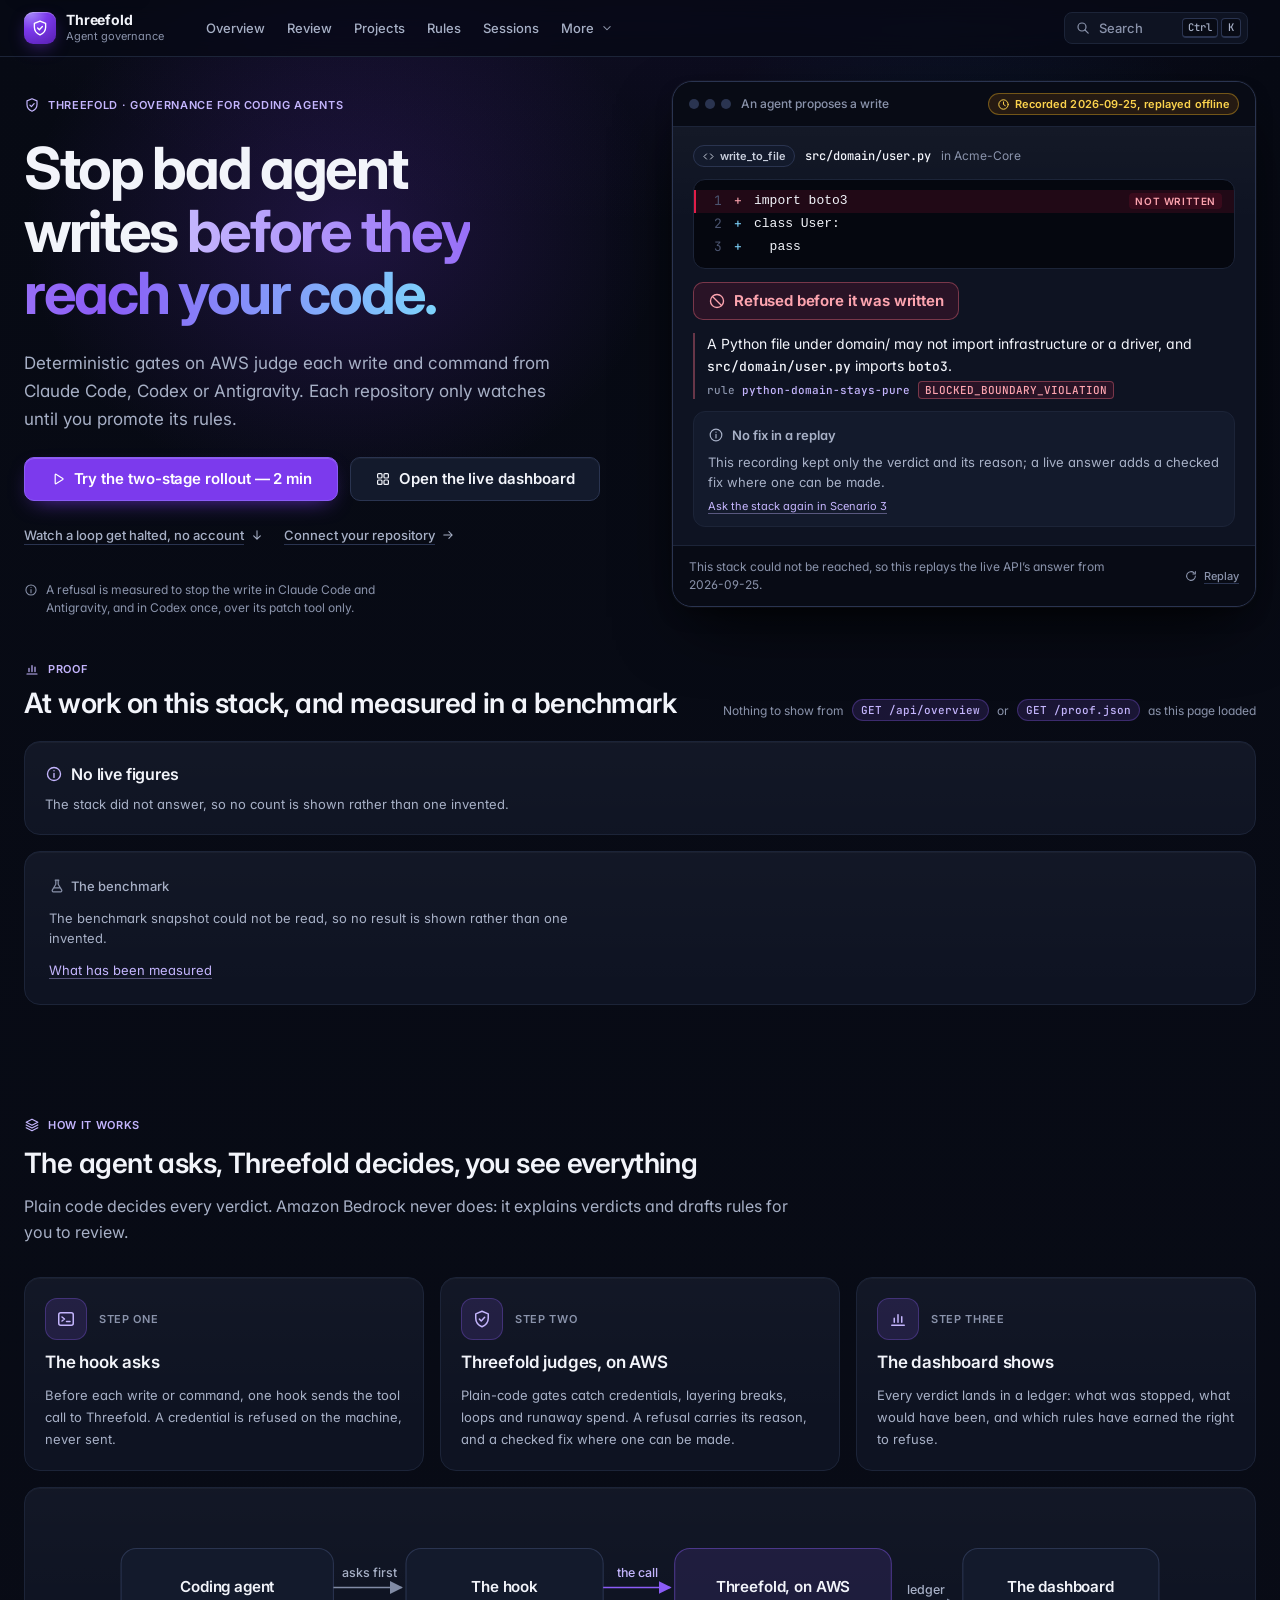
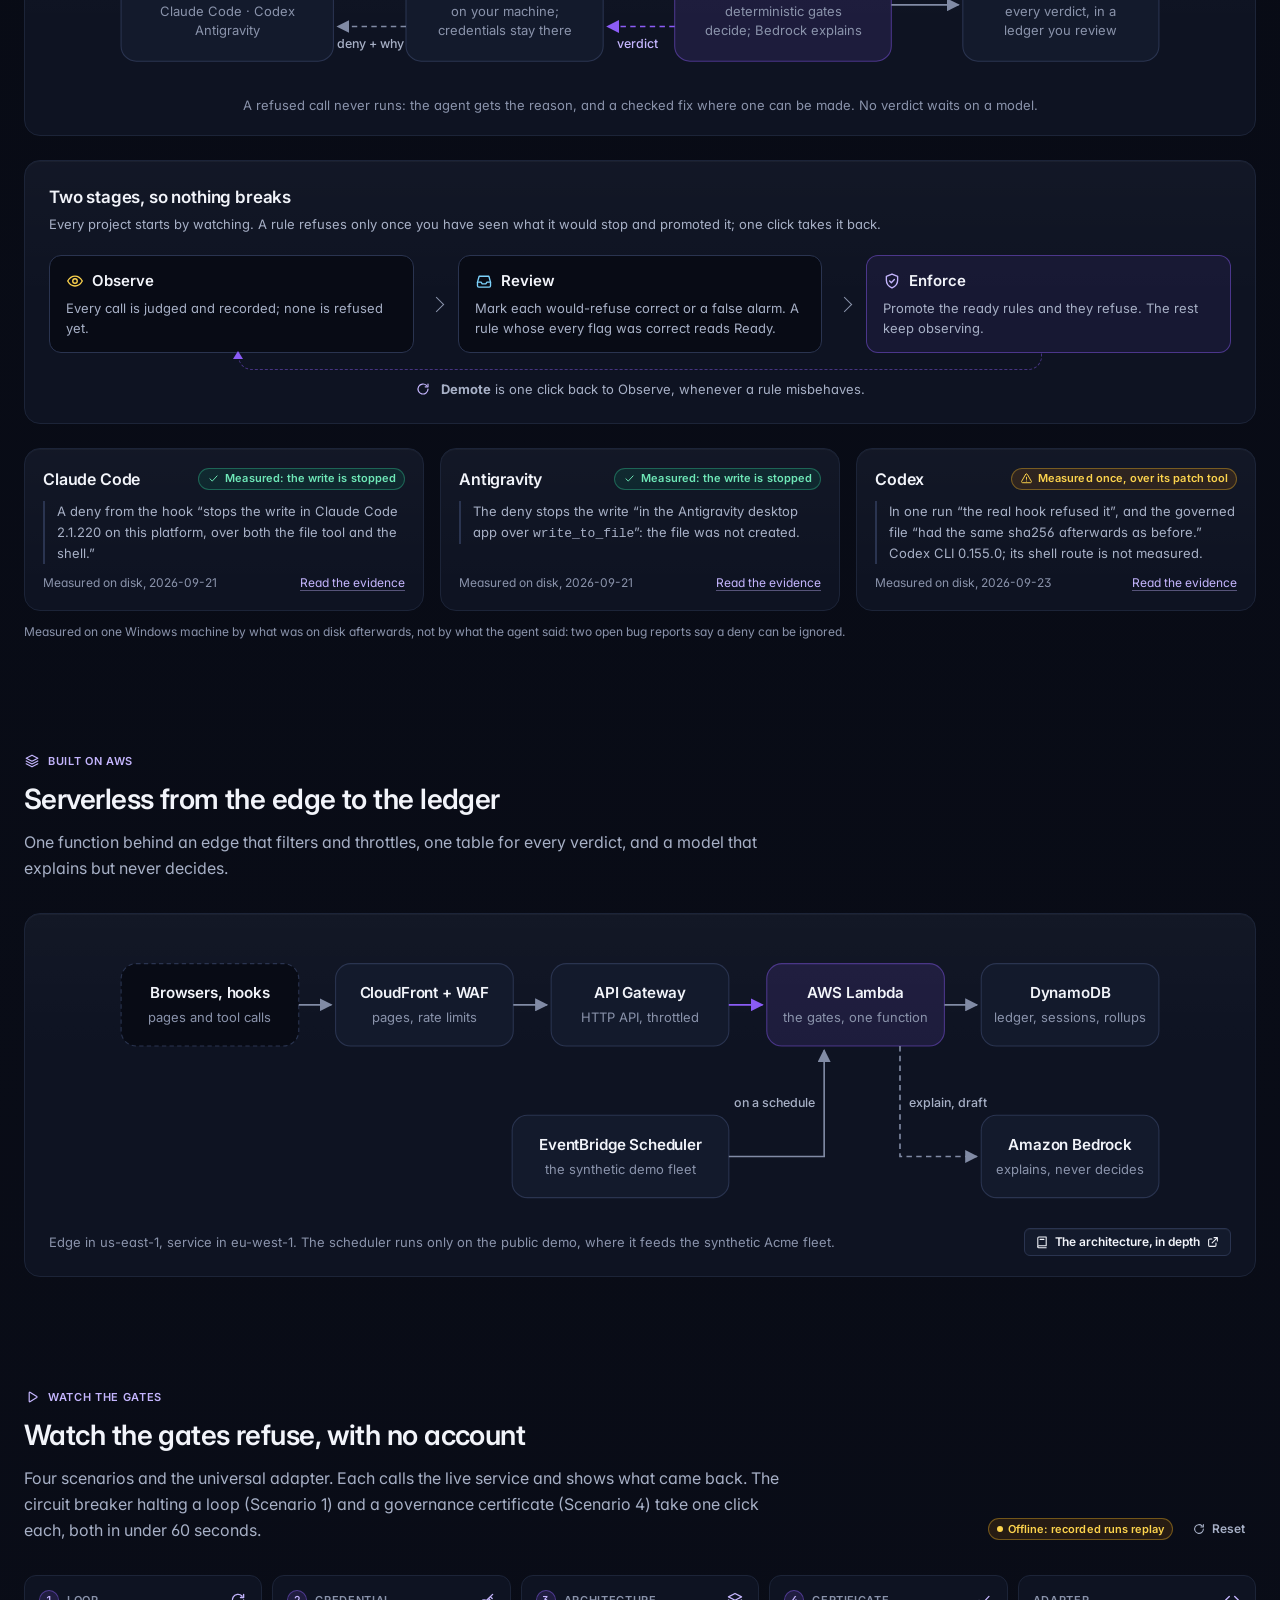
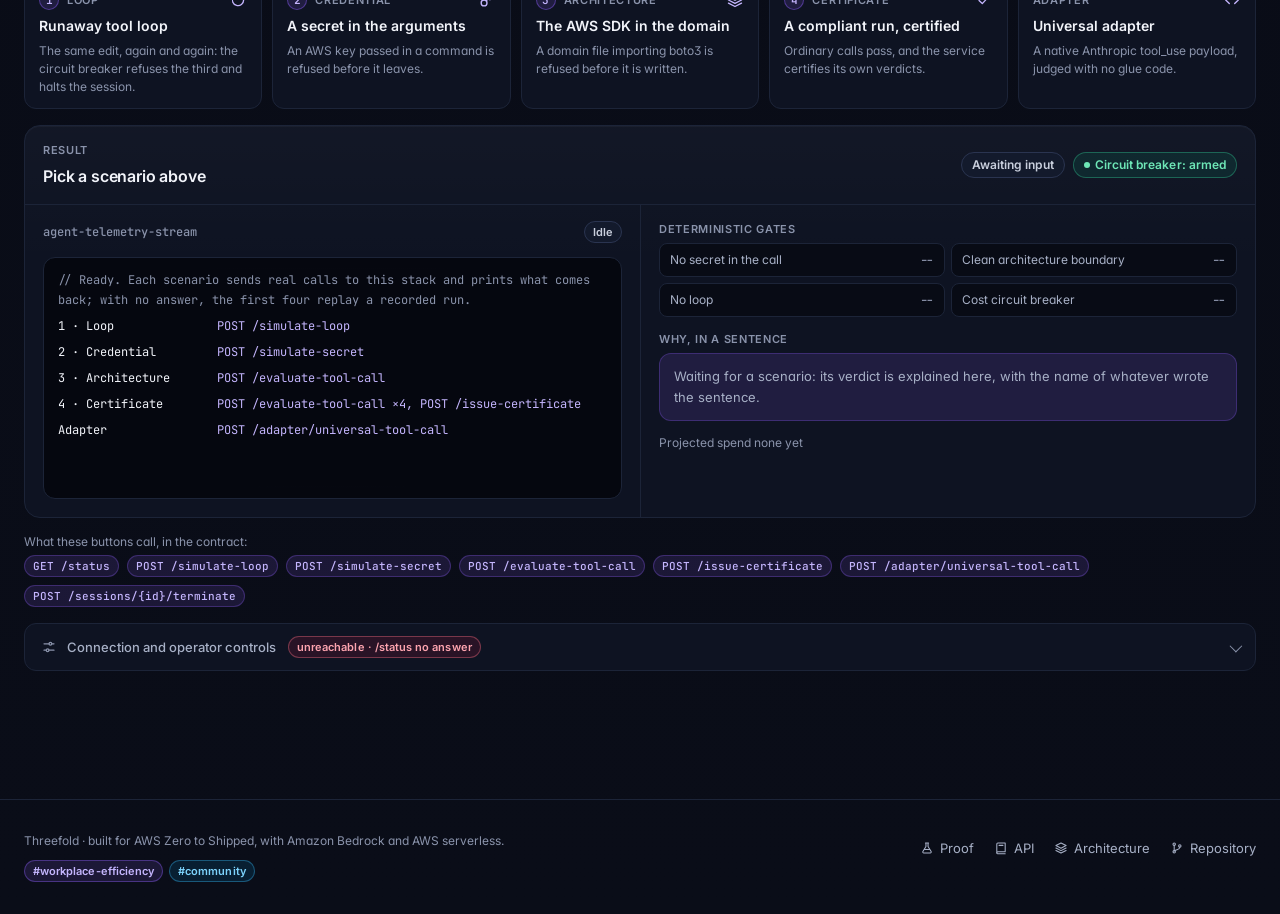
==== commit ca74c346: "face: the first screen answers the final panel - The flagship is one quiet link from the hero ("Watc" ====
--- a/src/threefold/web/index.html
+++ b/src/threefold/web/index.html
@@ -101,17 +101,24 @@
     /* The two buttons share a row where they fit and grow to fill it; where
        they do not, whatever the width or the font, each grows to the full
        row it wrapped onto, so they stack at one width instead of one of them
-       sitting alone. The quiet link always takes the line under them. */
+       sitting alone. The two quiet links always take the line under them,
+       each as wide as its words, so its focus ring goes round its words. */
     @media (min-width: 640px) {
       .tf-hero-actions { max-width: 36rem; }
       .tf-hero-actions .tf-btn { flex: 1 1 auto; }
-      .tf-hero-actions .tf-hero-link { flex-basis: 100%; justify-content: flex-start; }
+      .tf-hero-actions .tf-hero-links { flex-basis: 100%; justify-content: flex-start; }
     }
     /* A label that does not fit wraps inside its button rather than pushing a
        phone's page sideways. */
     .tf-hero-actions .tf-btn { white-space: normal; height: auto; min-height: 44px; padding-top: 10px; padding-bottom: 10px; line-height: 1.25; text-align: center; }
-    /* The quiet link starts where the buttons above it start: it has no padding
-       of its own, and the 44 px it needs to be pressed comes from its height. */
+    /* The quiet links start where the buttons above them start: they have no
+       padding of their own, and the 44 px each needs to be pressed comes from
+       its height. On a phone they sit centred under the buttons, one line
+       each where the two do not fit on one, 36 px tall there (well over the
+       24 px WCAG 2.2 asks), so the demonstration's verdict still lands on
+       the first screen. */
+    .tf-hero-links { display: flex; flex-wrap: wrap; align-items: center; justify-content: center; gap: 0 20px; margin: 0; }
+    @media (max-width: 639px) { .tf-hero-links .tf-hero-link { min-height: 36px; } }
     .tf-hero-link {
       display: inline-flex; align-items: center; justify-content: center; gap: 6px; min-height: 44px; padding: 0; border-radius: var(--tf-radius);
       font: 500 var(--tf-fs-small)/1.25 var(--tf-font-sans); color: var(--tf-text-2);
@@ -119,6 +126,8 @@
     }
     .tf-hero-link:hover { color: var(--tf-text); text-decoration-color: currentColor; }
     .tf-hero-link .tf-icon { width: 14px; height: 14px; }
+    /* The link to the scenarios goes down this page, and its arrow says so. */
+    .tf-hero-link-down .tf-icon { transform: rotate(90deg); }
     .tf-hero-scope { display: flex; gap: 8px; margin: 0; max-width: 36rem; font-size: 0.75rem; line-height: 1.125rem; color: var(--tf-text-3); overflow-wrap: break-word; text-wrap: balance; }
     .tf-hero-scope .tf-icon { width: 14px; height: 14px; margin-top: 2px; }
 
@@ -290,6 +299,7 @@
     .tf-bench-of { font-size: 0.8125rem; line-height: 1.25rem; color: var(--tf-text-2); }
     .tf-bench p { margin: 0; font-size: 0.8125rem; line-height: 1.25rem; color: var(--tf-text-2); }
     .tf-bench .tf-bench-price, .tf-bench .tf-bench-note { font-size: 0.75rem; line-height: 1.125rem; color: var(--tf-text-3); }
+    .tf-bench .tf-bench-case strong { font-weight: 600; color: var(--tf-text); }
     .tf-bench .tf-hbars { gap: 10px; }
     .tf-bench .tf-hbar-head > :first-child { font-family: var(--tf-font-sans); color: var(--tf-text-2); }
     .tf-bench-more { align-self: flex-start; font-size: 0.8125rem; line-height: 1.25rem; }
@@ -551,6 +561,8 @@
     .tf-session-stats { display: flex; flex-wrap: wrap; gap: 6px 20px; font-size: 0.75rem; line-height: 1rem; color: var(--tf-text-3); }
     .tf-session-stats b { font: 600 0.8125rem/1rem var(--tf-font-mono); color: var(--tf-text); }
     .tf-session-stats b.tf-kpi-none { font: 400 0.75rem/1rem var(--tf-font-sans); color: var(--tf-text-3); }
+    /* What the spend counts, on a line of its own under the figures. */
+    .tf-session-stats .tf-session-note { flex-basis: 100%; line-height: 1.125rem; text-wrap: pretty; }
     .tf-contract { display: flex; flex-wrap: wrap; align-items: center; gap: 6px 8px; margin-top: var(--tf-space-2); font-size: 0.75rem; color: var(--tf-text-3); }
     .tf-connection { margin-top: var(--tf-space-2); }
     /* The summary's words and the status chip wrap as one piece, the chip under
@@ -604,7 +616,9 @@
 
   <main id="main" class="tf-main tf-landing" tabindex="-1">
     <!-- THE FIRST TEN SECONDS. What Threefold is in one line, one sentence of how,
-         the three things to do next, and beside them the product's core moment:
+         the things to do next (two buttons, then a quiet link down to the
+         flagship's scenarios and one to connect a repository), and beside them
+         the product's core moment:
          an agent's proposed write refused before it is written. No number in
          this section is written into the page but the walkthrough's own
          length, on the button that opens it: the demonstration is drawn from
@@ -617,11 +631,14 @@
       <div class="tf-hero-copy">
         <p class="tf-eyebrow"><span data-tf-icon="shield"></span>Threefold · governance for coding agents</p>
         <h1 id="hero-promise" class="tf-hero-title">Stop bad agent writes <em>before they reach your code.</em></h1>
-        <p id="hero-sentence" class="tf-hero-lede">Deterministic gates on AWS judge each write and command from Claude Code, Codex or Antigravity, and your repos observe before they enforce.</p>
+        <p id="hero-sentence" class="tf-hero-lede">Deterministic gates on AWS judge each write and command from Claude Code, Codex or Antigravity. Each repository only watches until you promote its rules.</p>
         <div id="hero-actions" class="tf-hero-actions">
           <a id="hero-try" href="dashboard.html#/try" class="tf-btn tf-btn-primary tf-btn-lg"><span data-tf-icon="play"></span>Try the two-stage rollout — 2 min</a>
           <a id="hero-dashboard" href="dashboard.html#/overview" class="tf-btn tf-btn-lg"><span data-tf-icon="grid"></span>Open the live dashboard</a>
-          <a id="hero-connect" href="dashboard.html#/connect" class="tf-hero-link">Connect your repository<span data-tf-icon="arrowright"></span></a>
+          <p class="tf-hero-links">
+            <a id="hero-watch" href="#watch-the-gates" class="tf-hero-link tf-hero-link-down">Watch a loop get halted, no account<span data-tf-icon="arrowright"></span></a>
+            <a id="hero-connect" href="dashboard.html#/connect" class="tf-hero-link">Connect your repository<span data-tf-icon="arrowright"></span></a>
+          </p>
         </div>
       </div>
 
@@ -658,14 +675,15 @@
     <!-- THE PROOF STRIP. Every figure is read as the page loads: the counts from
          GET /api/overview, without a key, and the benchmark from GET /proof.json.
          One clause says where the counts come from, once, where a reader first
-         meets them. Where nothing is measured, the strip says so. -->
+         meets them. Where nothing is measured, the strip says so, and the line
+         beside the heading names only the reads whose figures are shown. -->
     <section id="proof" aria-labelledby="proof-title">
       <div class="tf-sec-row">
         <div class="tf-sec-head">
           <p class="tf-eyebrow"><span data-tf-icon="chart"></span>Proof</p>
           <h2 id="proof-title" class="tf-h2">At work on this stack, and measured in a benchmark</h2>
         </div>
-        <p class="tf-proof-links">Read as this page loaded, from
+        <p id="proof-links" class="tf-proof-links">Reading, as this page loads, from
           <a class="tf-spec-link" href="swagger.html#/default/get_api_overview" data-tf-page="swagger.html#/default/get_api_overview" title="Open this operation in the published OpenAPI document">GET /api/overview</a>
           and
           <a class="tf-spec-link" href="swagger.html#/default/get_proof_json" data-tf-page="swagger.html#/default/get_proof_json" title="Open this operation in the published OpenAPI document">GET /proof.json</a>
@@ -1009,8 +1027,9 @@
               <div id="bedrock-box" class="tf-explain">Waiting for a scenario: its verdict is explained here, with the name of whatever wrote the sentence.</div>
             </div>
             <div class="tf-session-stats" aria-label="The last scenario's session">
-              <span>Session spend <b id="kpi-spend" class="tf-kpi-none">none yet</b></span>
+              <span>Projected spend <b id="kpi-spend" class="tf-kpi-none">none yet</b></span>
               <span id="kpi-tokens"></span>
+              <span id="kpi-note" class="tf-session-note" hidden></span>
             </div>
           </div>
           <div class="tf-result-more">
@@ -1494,21 +1513,57 @@
     }
 
     // The last scenario's spend, or words saying there is none yet: a dash in
-    // the bold mono face read as a solid bar.
-    function setSpend(spend, tokens) {
+    // the bold mono face read as a solid bar. The note under it says what the
+    // figure counts, and is hidden while there is no figure.
+    function setSpend(spend, tokens, note) {
       const el = document.getElementById('kpi-spend');
       el.innerText = spend || 'none yet';
       el.classList.toggle('tf-kpi-none', !spend);
       document.getElementById('kpi-tokens').innerText = tokens || '';
+      const said = document.getElementById('kpi-note');
+      said.textContent = spend && note ? note : '';
+      said.hidden = !(spend && note);
+    }
+
+    // The token counts Scenario 4 declares for each of its calls, as its
+    // requests send them; the note under its spend reads them from here.
+    const DEMO_TOKENS = { input: 1200, output: 400 };
+
+    // A certificate's token total, called what it is: the sum of the counts
+    // its calls declared, not tokens anything consumed. Not a whole count,
+    // not shown.
+    function projectedTokens(total) {
+      const n = wholeNumber(total);
+      return n === null ? '' : formatCount(n) + ' projected tokens';
+    }
+
+    // What the spend counts. No token is metered: a session's cost is the
+    // service's projection from the token counts each call declares (for a
+    // call that declares none, the service's own default), and only a call
+    // that passed every gate adds to it, so a refusal's session can read
+    // $0.0000. The sentence explaining a verdict is a call of the service's,
+    // not of the agent's: where a model was asked for it, the note says that
+    // call is not in the figure, so a zero never reads as the model's cost.
+    function spendNote(verdict, declared) {
+      const counts = declared
+        ? 'this demo declares, ' + formatCount(declared.input) + ' input and ' + formatCount(declared.output) + ' output per call'
+        : 'this demo declares, or the service’s default where none is declared';
+      const source = verdict && typeof verdict === 'object' ? verdict.explanation_source : null;
+      const model = source === 'bedrock'
+        ? ' The Amazon Bedrock call behind the sentence above is not counted.'
+        : source === 'deterministic_fallback'
+          ? ' The model call asked for the sentence above is not counted.'
+          : '';
+      return 'Projected from the token counts ' + counts + '; approved calls only, nothing metered.' + model;
     }
 
     // The session's spend as a verdict reports it: every verdict carries
     // current_session_cost_usd, the running cost of the session it was judged
-    // in, so a live answer shows what it measured instead of "none yet". A
+    // in, so a live answer shows what it was told instead of "none yet". A
     // value that is not a finite, non-negative number leaves the words alone.
     function setSpendFrom(verdict) {
       const cost = verdict && typeof verdict === 'object' ? verdict.current_session_cost_usd : null;
-      if (typeof cost === 'number' && isFinite(cost) && cost >= 0) setSpend('$' + cost.toFixed(4), null);
+      if (typeof cost === 'number' && isFinite(cost) && cost >= 0) setSpend('$' + cost.toFixed(4), null, spendNote(verdict, null));
     }
 
     // Everything back to where it started. A scenario starts from here too, and
@@ -1562,7 +1617,8 @@
     }
 
     // One line of the terminal. `tone` names its colour: agent, ok, bad, warn,
-    // muted or accent, and "strong" may follow.
+    // muted or accent, and "strong" may follow. The line is returned, so one
+    // that stands for a wait can be taken away when the wait is over.
     function logTerminal(msg, tone = 'plain', isHtml = false) {
       const log = document.getElementById('terminal-log');
       const p = document.createElement('p');
@@ -1574,6 +1630,30 @@
       }
       log.appendChild(p);
       log.scrollTop = log.scrollHeight;
+      return p;
+    }
+
+    // A line that says what the terminal is waiting for once the wait passes
+    // LOOP_SLOW_MS, and counts the seconds since the request went. The
+    // count is hidden from a screen reader: the terminal is a log, which
+    // would read it out every second. Returns the function that ends the
+    // wait, which takes the line away.
+    const LOOP_SLOW_MS = 1000;
+    function waitLine(words) {
+      const started = Date.now();
+      let line = null;
+      let ticker = null;
+      const seconds = () => Math.floor((Date.now() - started) / 1000) + ' s';
+      const slow = setTimeout(() => {
+        line = logTerminal(`${escapeHtml(words)} <span class="tf-log-accent" aria-hidden="true" data-tf-waited>${seconds()}</span>`, 'muted', true);
+        const count = line && typeof line.querySelector === 'function' ? line.querySelector('[data-tf-waited]') : null;
+        if (count) ticker = setInterval(() => { count.textContent = seconds(); }, 1000);
+      }, LOOP_SLOW_MS);
+      return () => {
+        clearTimeout(slow);
+        if (ticker) clearInterval(ticker);
+        if (line && typeof line.remove === 'function') line.remove();
+      };
     }
 
     // On a desk the terminal's height follows the cell beside it, so it can
@@ -1596,13 +1676,22 @@
       logTerminal('› Sending the same edit_file call three times, in one new session…', 'accent');
 
       if (liveBackendActive) {
+        // The service sends the three calls itself, in the one request below,
+        // so there is nothing to print between them; a cold start can take
+        // seconds, and the wait says so rather than leaving the line above alone.
+        const waited = waitLine('… Waiting for the service, which sends the three calls itself and answers after the third:');
         try {
           const base = getApiBase();
           const t0 = performance.now();
-          const res = await fetch(`${base}/simulate-loop`, {
-            method: "POST",
-            headers: authHeaders()
-          });
+          let res;
+          try {
+            res = await fetch(`${base}/simulate-loop`, {
+              method: "POST",
+              headers: authHeaders()
+            });
+          } finally {
+            waited();
+          }
           const latency = (performance.now() - t0).toFixed(1);
           if (res.ok) {
             const data = await res.json();
@@ -1635,14 +1724,14 @@
       logTerminal('✓ Call 2 permitted.', 'muted');
       logTerminal('› Agent request 3: edit_file(path="src/service.py", instruction="fix typo")', 'agent');
       logTerminal(`✕ Circuit breaker tripped: ${loop.reason}`, 'bad strong');
-      logTerminal(`■ Session tripped: ${loop.session_tripped}. Recorded session ${loop.session_id}, cost $${loop.current_session_cost_usd.toFixed(4)} (recorded ${RECORDED.recorded_at}, replayed offline).`, 'bad');
+      logTerminal(`■ Session tripped: ${loop.session_tripped}. Recorded session ${loop.session_id}, projected spend $${loop.current_session_cost_usd.toFixed(4)} (recorded ${RECORDED.recorded_at}, replayed offline).`, 'bad');
 
       setBreaker('tripped');
       setVerdictTag(loop.status, 'refused');
       setInvariants('loop');
       setSpendFrom(loop);
 
-      renderRecordedExplanation(`${asSentence(loop.reason)} Recorded session cost $${loop.current_session_cost_usd.toFixed(4)}.`);
+      renderRecordedExplanation(`${asSentence(loop.reason)} The recorded session’s projected spend was $${loop.current_session_cost_usd.toFixed(4)}.`);
     }
 
     async function simulateSecret() {
@@ -1772,13 +1861,13 @@
                 tool_name: s.tool,
                 action_type: s.type,
                 arguments: s.args,
-                projected_input_tokens: 1200,
-                projected_output_tokens: 400
+                projected_input_tokens: DEMO_TOKENS.input,
+                projected_output_tokens: DEMO_TOKENS.output
               }, PAGE_CALLER))
             });
             const data = await res.json();
             lastEvaluation = data;
-            logTerminal(`✓ Step ${i + 1}/4 ${s.tool} → ${data.status} (cost $${data.current_session_cost_usd.toFixed(4)})`, 'ok');
+            logTerminal(`✓ Step ${i + 1}/4 ${s.tool} → ${data.status} (projected $${data.current_session_cost_usd.toFixed(4)})`, 'ok');
           }
 
           // Ask the service for a certificate over the four verdicts just issued.
@@ -1800,7 +1889,7 @@
             document.getElementById('cert-origin').innerHTML =
               '<span class="tf-good">Issued by the live service</span> for the four calls above. The session behind it is in DynamoDB; the certificate itself is returned, not archived.';
 
-            setSpend(`$${certData.total_cost_usd.toFixed(4)}`, `${certData.total_tokens} tokens consumed`);
+            setSpend(`$${certData.total_cost_usd.toFixed(4)}`, projectedTokens(certData.total_tokens), spendNote(lastEvaluation, DEMO_TOKENS));
             setVerdictTag('APPROVED (COMPLIANT)', 'approved');
             setInvariants('none');
 
@@ -1827,15 +1916,15 @@
       const run = RECORDED.compliant;
       const cert = run.certificate;
       run.steps.forEach((s, i) => {
-        logTerminal(`✓ Step ${i + 1}/4 ${s.tool} → ${s.status} (cost $${s.current_session_cost_usd.toFixed(4)})`, 'ok');
+        logTerminal(`✓ Step ${i + 1}/4 ${s.tool} → ${s.status} (projected $${s.current_session_cost_usd.toFixed(4)})`, 'ok');
       });
       logTerminal(`✓ Recorded run complete: certificate ${cert.certificate_id}, ${cert.evaluations_count} recorded verdicts (recorded ${RECORDED.recorded_at}, replayed offline).`, 'warn strong');
 
-      setSpend(`$${cert.total_cost_usd.toFixed(4)}`, `${cert.total_tokens} tokens consumed`);
+      setSpend(`$${cert.total_cost_usd.toFixed(4)}`, projectedTokens(cert.total_tokens), spendNote(null, DEMO_TOKENS));
       setVerdictTag('APPROVED (COMPLIANT)', 'approved');
       setInvariants('none');
 
-      renderRecordedExplanation(`Four approved calls, $${cert.total_cost_usd.toFixed(4)} for ${cert.total_tokens} tokens.`);
+      renderRecordedExplanation(`Four approved calls: $${cert.total_cost_usd.toFixed(4)} projected for the ${formatCount(cert.total_tokens)} tokens this demo declares.`);
 
       currentCertData = {
         replayed_offline: true,
@@ -1889,7 +1978,7 @@
             const data = await res.json();
             logTerminal(`← HTTP 200 in ${latency} ms`, 'ok strong');
             logTerminal(`  Detected tool: ${data.detected_tool_name} · mapped action: ${data.detected_action_type}`, 'agent');
-            logTerminal(`✓ Verdict: ${data.evaluation.status} (cost $${data.evaluation.current_session_cost_usd.toFixed(4)})`, 'ok');
+            logTerminal(`✓ Verdict: ${data.evaluation.status} (projected $${data.evaluation.current_session_cost_usd.toFixed(4)})`, 'ok');
             logTerminal(`  SHA-256 proof hash: ${String(data.evaluation.proof_hash || '').slice(0, 24)}...`, 'muted');
 
             setVerdictTag('UNIVERSAL_ADAPTER_APPROVED', 'approved');
@@ -2008,9 +2097,11 @@
     // ask is one more refused page call in the ledger the proof strip and the
     // sessions console read, and a reader who reloads, or comes back from the
     // dashboard, would otherwise fill both with this page's own refusals. A
-    // new ask always gets a new session, because a page session keeps the
-    // loop gate's halt, and the same call asked a third time under one id
-    // would be refused as a loop. A recorded replay is never kept.
+    // kept answer is not labelled live: the stack is not asked whether it
+    // would answer now. A new ask always gets a new session, because a page
+    // session keeps the loop gate's halt, and the same call asked a third
+    // time under one id would be refused as a loop. A recorded replay is
+    // never kept.
 
     // The moment is the page's first ten seconds, so nothing it waits on may
     // take them: the counts get under a second before the hero asks anyway, the
@@ -2321,11 +2412,13 @@
       const h = T.html;
       if (answer.source === 'live' && answer.kept) {
         // Shown again, so the chip says when it was given rather than a round
-        // trip that did not happen now.
+        // trip that did not happen now. "Live" is kept for an answer given on
+        // this load: a kept one is shown whether or not the stack would
+        // answer now, so its chip is neutral and says only when it answered.
         const took = formatRoundTrip(answer.ms);
-        source.className = 'tf-chip tf-chip-emerald';
-        source.setAttribute('title', 'A live answer this stack gave ' + heroAgo(answer.at) + (took ? ', ' + took + ' there and back' : '') + '; shown again, not asked again');
-        T.setHtml(source, h`${T.icon('bolt', 13)}Live · ${heroAgo(answer.at, true)}`);
+        source.className = 'tf-chip tf-chip-gray';
+        source.setAttribute('title', 'An answer this stack gave ' + heroAgo(answer.at) + (took ? ', ' + took + ' there and back' : '') + ', kept in this browser; shown again, not asked again');
+        T.setHtml(source, h`${T.icon('clock', 13)}Answered ${heroAgo(answer.at, true)}`);
       } else if (answer.source === 'live') {
         const took = formatRoundTrip(answer.ms);
         source.className = 'tf-chip tf-chip-emerald';
@@ -2524,10 +2617,12 @@
       try { return await res.json(); } catch (err) { return null; }
     }
 
+    // Resolves to whether the strip shows what the stack answered: its
+    // figures, or its word that it judged nothing in the window.
     async function loadLiveTotals() {
       const strip = document.getElementById('proof-live');
       const where = document.getElementById('proof-where');
-      if (!strip || !T) return;
+      if (!strip || !T) return false;
       let reply;
       try {
         const base = getApiBase();
@@ -2539,8 +2634,9 @@
       } catch (err) {
         reply = { status: 0, ok: false, body: null };
       }
-      renderLiveTotals(strip, where, reply);
+      const shown = renderLiveTotals(strip, where, reply);
       strip.setAttribute('aria-busy', 'false');
+      return shown;
     }
 
     function renderLiveTotals(strip, where, reply) {
@@ -2556,7 +2652,7 @@
             reply.status ? 'The stack answered HTTP ' + reply.status + ' instead of its figures, so no count is shown rather than one invented.'
               : 'The stack did not answer, so no count is shown rather than one invented.');
         }
-        return;
+        return false;
       }
       const data = reply.body && typeof reply.body === 'object' ? reply.body : null;
       const totals = data && data.totals && typeof data.totals === 'object' ? data.totals : null;
@@ -2566,7 +2662,7 @@
       const wouldRefuse = totals ? wholeNumber(totals.would_refuse) : null;
       if (!days || calls === null || refused === null || wouldRefuse === null) {
         proofState(strip, 'info', 'No live figures', 'The stack answered, but not with figures this page can read, so none is shown.');
-        return;
+        return false;
       }
       if (calls === 0) {
         // Said as of the moment the page asked: the demonstration above may have
@@ -2574,7 +2670,7 @@
         proofState(strip, 'sparkles', 'Nothing judged here yet',
           'When this page asked, this stack had judged no call in the last ' + plural(days, 'day', 'days') + ', so there was nothing to count.',
           h`<a class="tf-link" href="${T.pageHref('dashboard.html#/try')}">Try the two-stage rollout, step by step</a>`);
-        return;
+        return true;
       }
       const rows = Array.isArray(data.series) ? data.series.filter(r => r && typeof r === 'object' && typeof r.day === 'string') : [];
       const daily = key => rows.map(r => key === 'calls'
@@ -2616,6 +2712,31 @@
       T.animateNumbers(strip);
       T.setHtml(where, h`${T.icon('info', 16)}<span>${sourcesSentence(data, calls)}${liveRefusals(stoppedFrom, href)}</span>`);
       where.hidden = false;
+      return true;
+    }
+
+    // The line beside the strip's heading names the reads whose figures the
+    // strip and the benchmark card show, and no other: a read that failed,
+    // or answered with nothing this page can show, is not called read. Its
+    // card says what became of it. The links are drawn with the stage
+    // prefix, since the header's own were given it once, at load.
+    const PROOF_READS = {
+      overview: { label: 'GET /api/overview', page: 'swagger.html#/default/get_api_overview' },
+      proof: { label: 'GET /proof.json', page: 'swagger.html#/default/get_proof_json' }
+    };
+    function drawProofReads(counts, bench) {
+      const line = document.getElementById('proof-links');
+      if (!line || !T) return;
+      const h = T.html;
+      const link = key => h`<a class="tf-spec-link" href="${T.pageHref(PROOF_READS[key].page)}" title="Open this operation in the published OpenAPI document">${PROOF_READS[key].label}</a>`;
+      if (counts && bench) {
+        T.setHtml(line, h`Read as this page loaded, from ${link('overview')} and ${link('proof')}`);
+      } else if (counts || bench) {
+        const [read, missed] = counts ? ['overview', 'proof'] : ['proof', 'overview'];
+        T.setHtml(line, h`Read as this page loaded, from ${link(read)}; ${link(missed)} gave nothing to show`);
+      } else {
+        T.setHtml(line, h`Nothing to show from ${link('overview')} or ${link('proof')} as this page loaded`);
+      }
     }
 
     // Where the counts come from, in one sentence: by source when the stack says
@@ -2889,9 +3010,32 @@
       return h`95% interval under Threefold, series by series: ${intervals}. ${plural(total, 'Acme task', 'Acme tasks')}${split}, each run ${plural(reps, 'time', 'times')} per condition in every series.`;
     }
 
+    // What a run under Threefold cost in time, from the snapshot: each series'
+    // overhead in seconds against no guidance, which benchmark/report.py
+    // gives as a ratio of mean wall times. Said only when every series
+    // counted carries one, as a range over them; nothing here is computed
+    // but the lowest and the highest.
+    function benchmarkTime(counted) {
+      const ratios = [];
+      for (const b of counted) {
+        const tf = Array.isArray(b.conditions) ? b.conditions.find(c => c && c.condition === 'threefold') : null;
+        const o = tf && tf.overhead && typeof tf.overhead === 'object' ? tf.overhead : null;
+        const s = o && o.against === 'none' ? o.seconds : null;
+        if (typeof s !== 'number' || !isFinite(s) || s <= 0) return '';
+        ratios.push(s);
+      }
+      if (!ratios.length) return '';
+      const low = Math.min.apply(null, ratios);
+      const high = Math.max.apply(null, ratios);
+      const said = low === high ? low.toFixed(2) + ' times' : low.toFixed(2) + ' to ' + high.toFixed(2) + ' times';
+      return 'The time: on average, a run under Threefold took ' + said + ' as long as one with no guidance' +
+        (ratios.length > 1 ? ', series by series.' : '.');
+    }
+
+    // Resolves to whether the card shows a result read from the snapshot.
     async function loadBenchmark() {
       const card = document.getElementById('proof-bench');
-      if (!card || !T) return;
+      if (!card || !T) return false;
       let reply;
       try {
         const base = getApiBase();
@@ -2900,8 +3044,9 @@
       } catch (err) {
         reply = { status: 0, ok: false, body: null };
       }
-      renderBenchmark(card, reply);
+      const shown = renderBenchmark(card, reply);
       card.setAttribute('aria-busy', 'false');
+      return shown;
     }
 
     function renderBenchmark(card, reply) {
@@ -2912,16 +3057,16 @@
         if (reply.status === 404) say('No benchmark snapshot is deployed on this stack, so no result is shown.');
         else if (reply.status === 401 || reply.status === 403) say('This stack keeps its benchmark snapshot private, so no result is shown.');
         else say('The benchmark snapshot could not be read, so no result is shown rather than one invented.');
-        return;
+        return false;
       }
       if (!reply.body || typeof reply.body !== 'object') {
         say('The stack answered, but not with a snapshot this page can read, so no result is shown.');
-        return;
+        return false;
       }
       const totals = benchmarkTotals(reply.body);
       if (!totals.series) {
         say('The snapshot holds no complete series, so no result is shown.');
-        return;
+        return false;
       }
       const tf = totals.sums.threefold;
       const agents = totals.agents.length > 1
@@ -2948,6 +3093,7 @@
       const none = totals.sums.none;
       const baseline = none.doneN ? h`, against ${none.done} of ${none.doneN} with no guidance` : '';
       const scope = benchmarkScope(totals.counted);
+      const time = benchmarkTime(totals.counted);
       // The bars pool the series; where they mix the two task families, the
       // label says so, since the reports never pool them.
       const mixed = totals.counted.some(b => b.family === 'standard') && totals.counted.some(b => b.family === 'pressure');
@@ -2959,6 +3105,8 @@
           <p data-bench="headline">${plural(totals.series, 'series', 'series')}, ${totals.real ? plural(totals.runs, 'real run', 'real runs') : plural(totals.runs, 'run', 'runs')} of ${agents}. ${verdictLine}</p>
           ${scope ? h`<p class="tf-bench-note" data-bench="interval">${scope}</p>` : ''}
           ${tf.doneN ? h`<p class="tf-bench-price" data-bench="price">The price: the acceptance tests passed in ${tf.done} of those ${tf.doneN} runs under Threefold${baseline}, because a refused agent sometimes stops instead of finishing.</p>` : ''}
+          ${time ? h`<p class="tf-bench-price" data-bench="time">${time}</p>` : ''}
+          <p class="tf-bench-case" data-bench="case"><strong>What a team gets for it:</strong> a rule-breaking write is refused as the agent makes it, not found later in review, and the agent is told why, with a checked fix where one can be made. No time saved in review has been measured.</p>
           <a class="tf-link tf-bench-more" href="${T.pageHref('dashboard.html#/proof')}">Each series, apart, with its evidence</a>
         </div>
         <div class="tf-bench-chart">
@@ -2968,17 +3116,44 @@
           </div>
           ${bars}
         </div>`);
-    }
+      return true;
+    }
+
+    // A reader sent to the scenarios (the navigation's Demo, or a link to
+    // index.html#watch-the-gates) is scrolled there as the page loads, before
+    // the strip and the benchmark above them fill in and grow. A browser that
+    // keeps what is on screen where it was as content above it grows leaves
+    // them in place; one that does not would leave the reader short of them.
+    // So once both reads are in, the scenarios are brought back under the
+    // header, at once, unless the reader has scrolled, pressed a key or
+    // touched the page since it loaded.
+    const keepTheScenariosInView = (function () {
+      let moved = false;
+      const mark = () => { moved = true; };
+      if (typeof window.addEventListener === 'function') {
+        ['wheel', 'touchstart', 'keydown', 'mousedown'].forEach(type => window.addEventListener(type, mark, { passive: true }));
+      }
+      return () => {
+        if (moved || !window.location || window.location.hash !== '#watch-the-gates') return;
+        const section = document.getElementById('watch-the-gates');
+        if (section && typeof section.scrollIntoView === 'function') section.scrollIntoView({ block: 'start' });
+      };
+    })();
 
     // On load: the navigation and the links first, then the service and the two
     // reads, and the hero's one call once the counts have been read (or after
     // HERO_COUNTS_WAIT_MS), so counts read in that time do not include this visit.
+    // Once both reads are in, the line beside the strip's heading names the
+    // ones whose figures are shown.
     linkHero();
     renderContractStrip();
     checkApiHealth();
     const countsRead = loadLiveTotals();
     runHeroDemo(countsRead);
-    loadBenchmark();
+    const benchRead = loadBenchmark();
+    Promise.all([countsRead, benchRead])
+      .then(([counts, bench]) => drawProofReads(counts, bench), () => drawProofReads(false, false))
+      .then(keepTheScenariosInView);
     (function () {
       const replay = document.getElementById('hero-replay');
       if (replay && typeof replay.addEventListener === 'function') replay.addEventListener('click', replayHero);
--- a/src/threefold/web/assets/threefold.css
+++ b/src/threefold/web/assets/threefold.css
@@ -549,6 +549,15 @@
    its own) still leads with a mark before its word. */
 .tf-chip-dot::before { content: ''; width: 6px; height: 6px; border-radius: 99px; background: currentColor; flex-shrink: 0; }
 .tf-dot { width: 8px; height: 8px; border-radius: 99px; display: inline-block; flex-shrink: 0; background: currentColor; }
+/* Where a project's calls come from (Threefold.sourceChip): identity, so a
+   dot in a categorical hue beside a word. The service's own probes take the
+   neutral of "other" with a hatch, never a series hue of their own. */
+.tf-src { gap: 6px; }
+.tf-src::before { content: ''; width: 7px; height: 7px; border-radius: 99px; background: var(--tf-cat-other); flex-shrink: 0; }
+.tf-src[data-src="fleet"]::before { background: var(--tf-cat-1); }
+.tf-src[data-src="live"]::before { background: var(--tf-cat-3); }
+.tf-src[data-src="sandbox"]::before { background: var(--tf-cat-2); }
+.tf-src[data-src="probe"]::before { background: repeating-linear-gradient(135deg, var(--tf-cat-other) 0 2px, var(--tf-text-3) 2px 3px); }
 
 /* A code block with a copy button that confirms. */
 .tf-command { position: relative; }
@@ -707,7 +716,11 @@
 .tf-tile-more { display: inline-flex; align-items: center; gap: 4px; margin-top: auto; padding-top: 6px; font: 500 0.75rem/1rem var(--tf-font-sans); color: var(--tf-text-3); transition: color var(--tf-dur-1), gap var(--tf-dur-2) var(--tf-ease-out); }
 .tf-tile-more .tf-icon { width: 14px; height: 14px; }
 .tf-card-link:hover .tf-tile-more { color: var(--tf-accent-text); gap: 7px; }
-.tf-tile-spark { flex-shrink: 0; display: inline-flex; }
+/* The value keeps its width; the sparkline gives way to it, scaled down
+   whole rather than running out of a narrow tile. */
+.tf-tile-value { flex-shrink: 0; }
+.tf-tile-spark { flex: 0 1 auto; min-width: 0; display: inline-flex; justify-content: flex-end; }
+.tf-tile-spark > svg { display: block; max-width: 100%; height: auto; }
 .tf-delta { display: inline-flex; align-items: center; gap: 3px; font: 600 0.75rem/1rem var(--tf-font-sans); color: var(--tf-text-3); }
 .tf-delta .tf-icon { width: 13px; height: 13px; }
 .tf-delta-good { color: var(--tf-approved-text); }
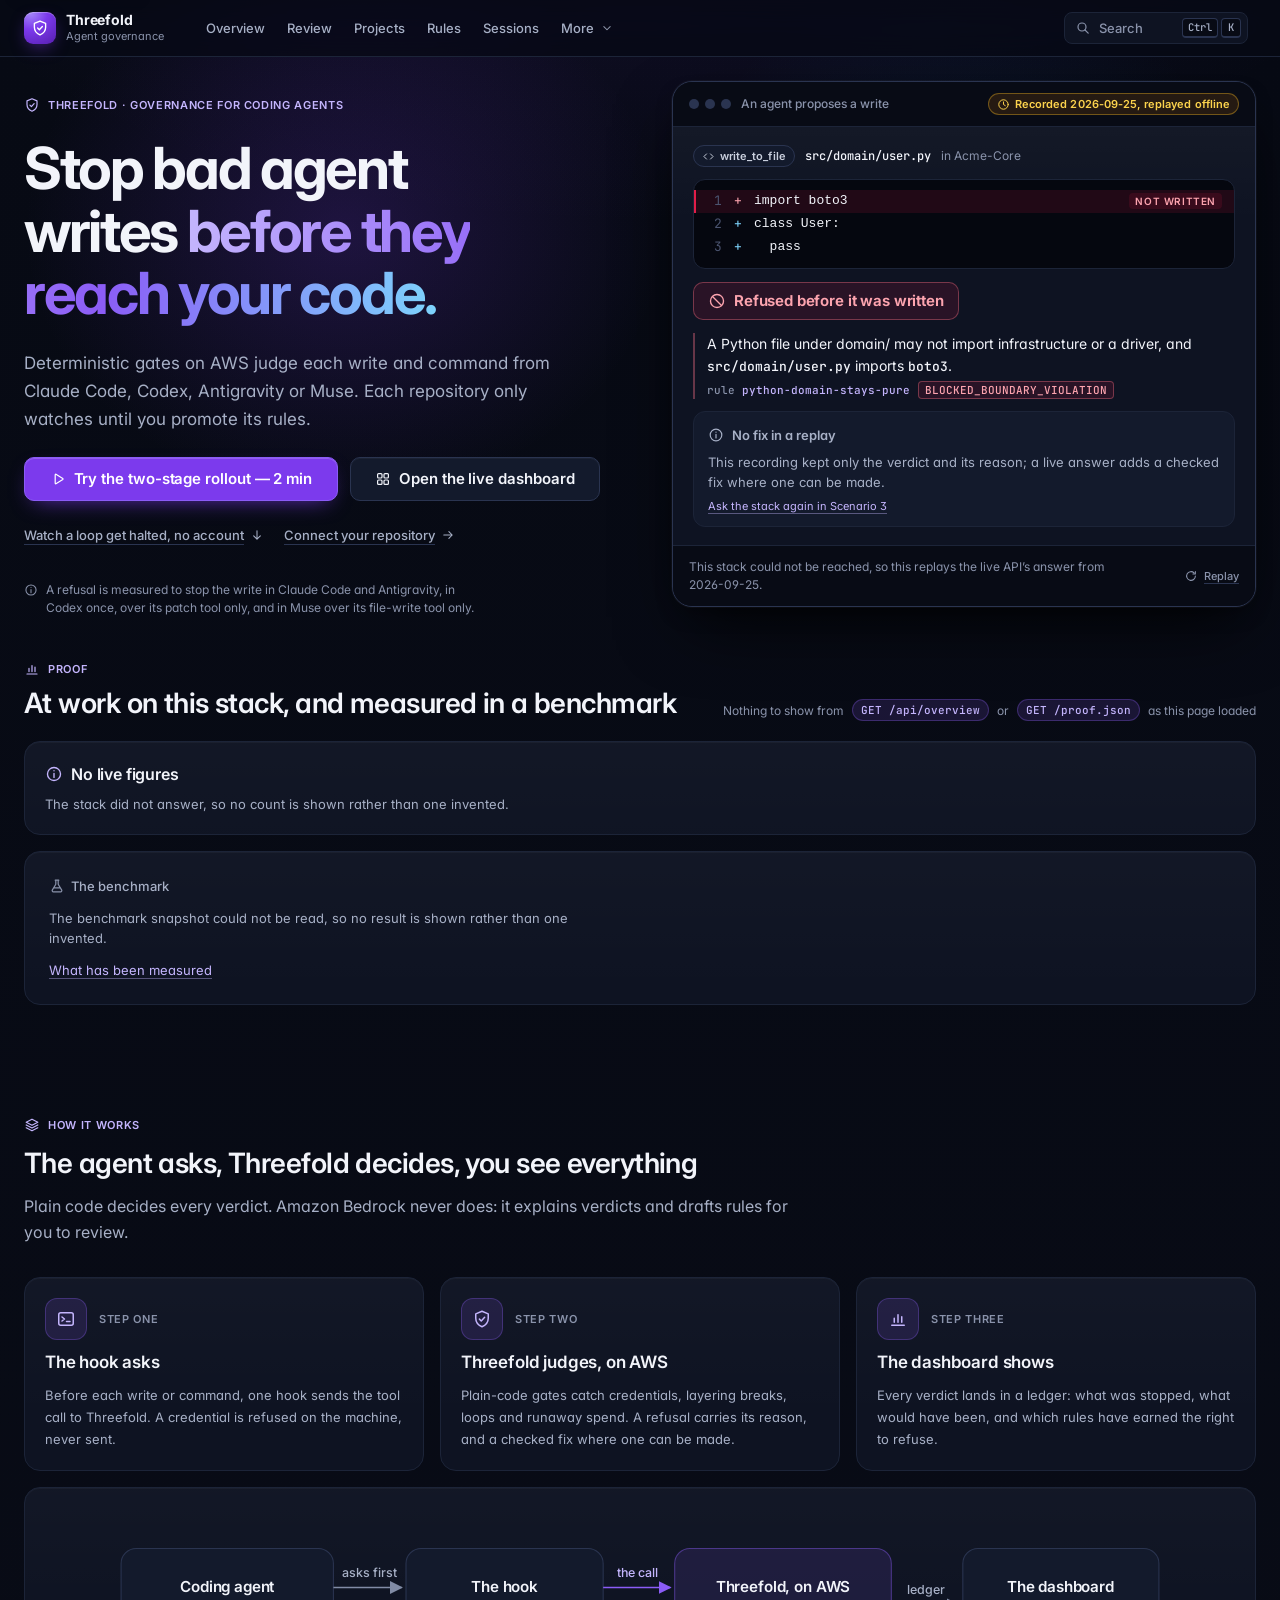
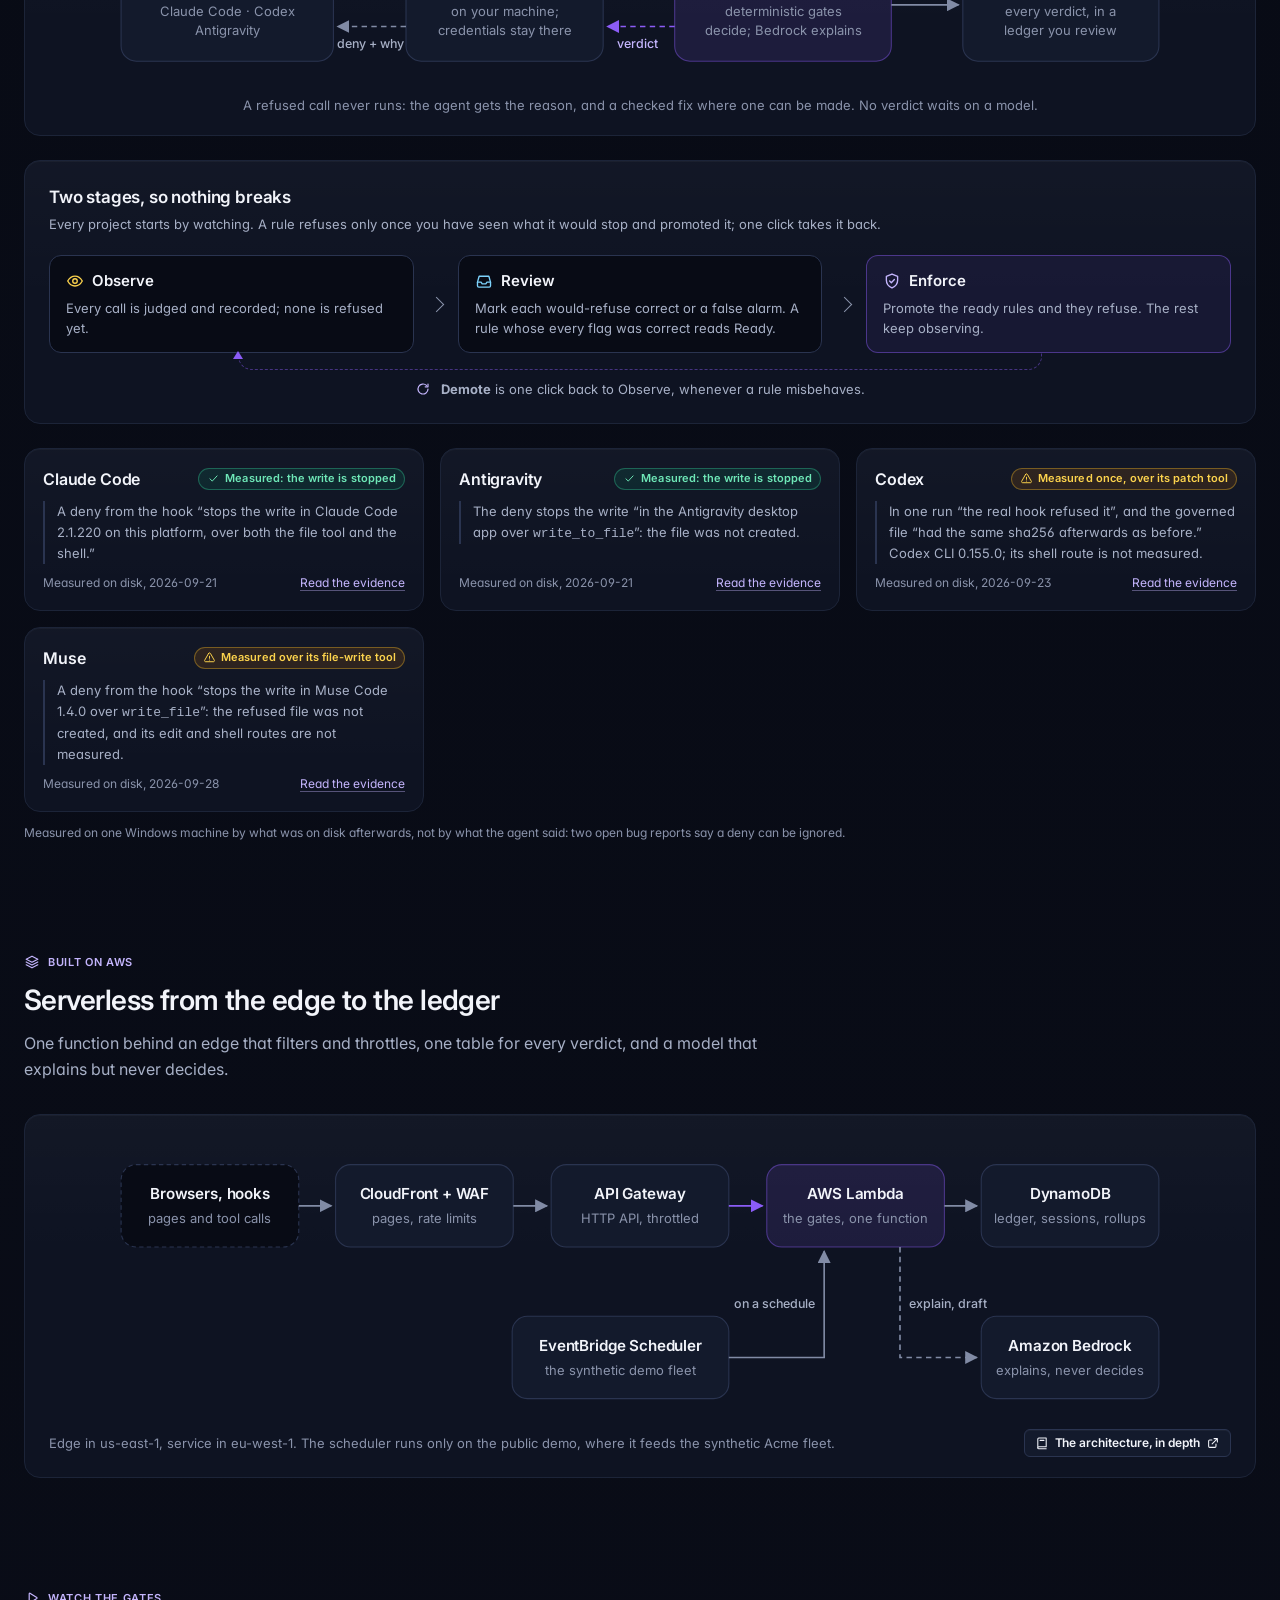
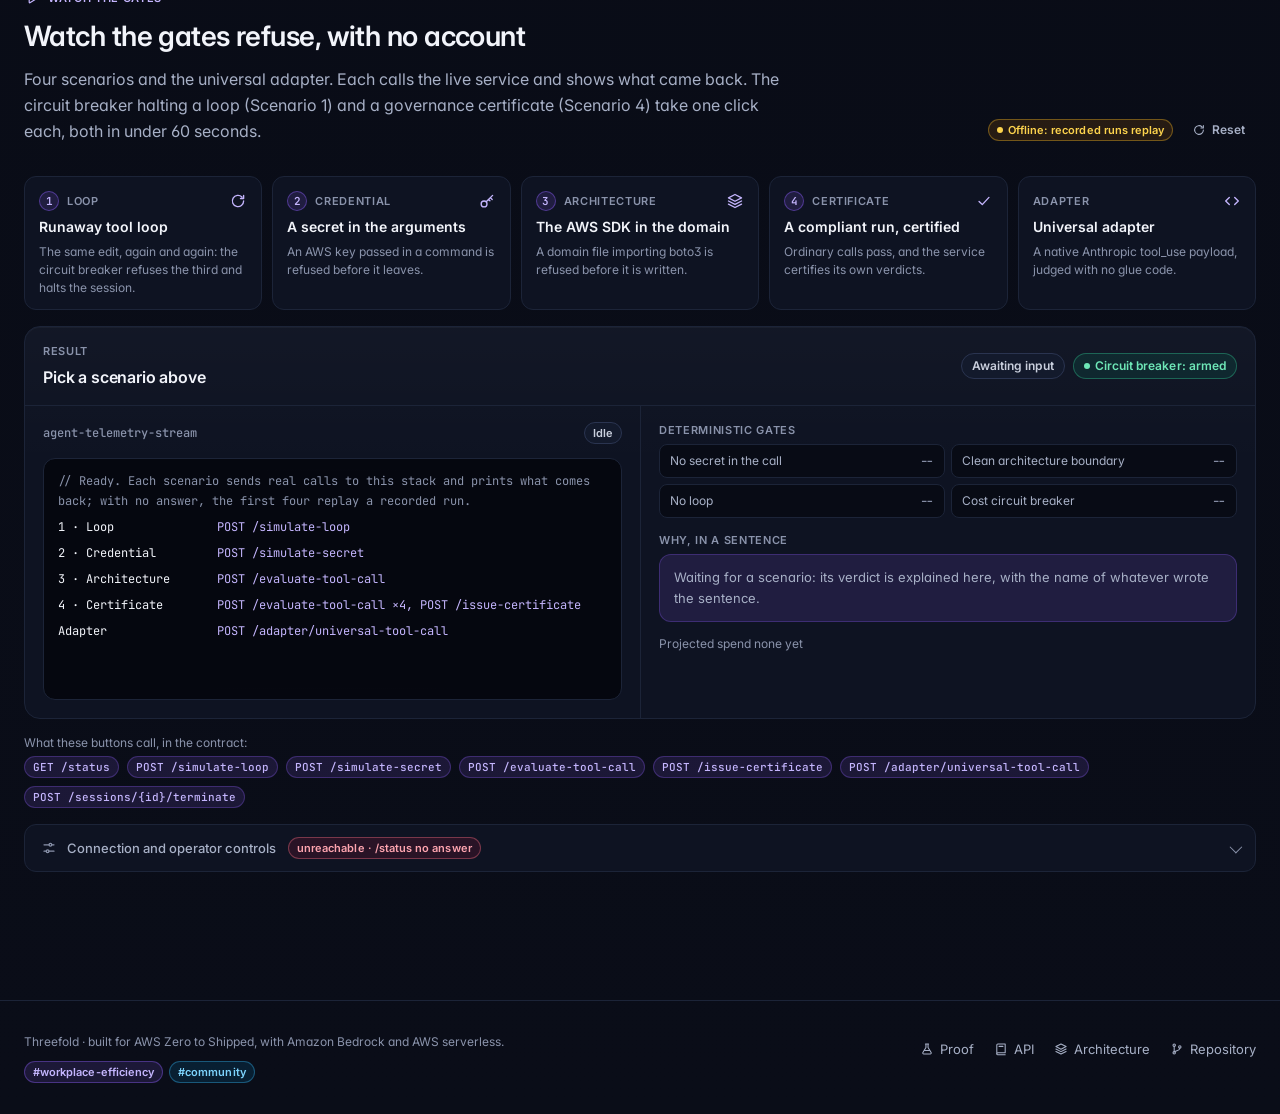
==== commit 263ab552: "muse: govern Muse Code as the fourth agent through its native plugin hook The hook reads write_file," ====
--- a/src/threefold/web/index.html
+++ b/src/threefold/web/index.html
@@ -4,7 +4,7 @@
   <meta charset="UTF-8" />
   <meta name="viewport" content="width=device-width, initial-scale=1.0" />
   <title>Threefold — Stop bad agent writes before they reach your code</title>
-  <meta name="description" content="Threefold governs Claude Code, Codex and Antigravity: a hook asks before every write or command, deterministic gates on AWS decide, and every project observes before it enforces." />
+  <meta name="description" content="Threefold governs Claude Code, Codex, Antigravity and Muse: a hook asks before every write or command, deterministic gates on AWS decide, and every project observes before it enforces." />
   <script>
       // The server rewrites __THREEFOLD_BASE_PATH__ to the API Gateway stage prefix
       // when it serves this page, so the base is exact rather than guessed from the
@@ -423,7 +423,7 @@
       }
     }
 
-    /* The three agents and what has been measured of each. */
+    /* The four agents and what has been measured of each. */
     .tf-agents { list-style: none; margin: var(--tf-space-3) 0 0; padding: 0; display: grid; grid-template-columns: minmax(0, 1fr); gap: var(--tf-space-2); }
     @media (min-width: 900px) { .tf-agents { grid-template-columns: repeat(3, minmax(0, 1fr)); } }
     .tf-agent { display: flex; flex-direction: column; gap: 10px; padding: 18px; min-width: 0; }
@@ -631,7 +631,7 @@
       <div class="tf-hero-copy">
         <p class="tf-eyebrow"><span data-tf-icon="shield"></span>Threefold · governance for coding agents</p>
         <h1 id="hero-promise" class="tf-hero-title">Stop bad agent writes <em>before they reach your code.</em></h1>
-        <p id="hero-sentence" class="tf-hero-lede">Deterministic gates on AWS judge each write and command from Claude Code, Codex or Antigravity. Each repository only watches until you promote its rules.</p>
+        <p id="hero-sentence" class="tf-hero-lede">Deterministic gates on AWS judge each write and command from Claude Code, Codex, Antigravity or Muse. Each repository only watches until you promote its rules.</p>
         <div id="hero-actions" class="tf-hero-actions">
           <a id="hero-try" href="dashboard.html#/try" class="tf-btn tf-btn-primary tf-btn-lg"><span data-tf-icon="play"></span>Try the two-stage rollout — 2 min</a>
           <a id="hero-dashboard" href="dashboard.html#/overview" class="tf-btn tf-btn-lg"><span data-tf-icon="grid"></span>Open the live dashboard</a>
@@ -669,7 +669,7 @@
         </figcaption>
       </figure>
 
-      <p class="tf-hero-scope"><span data-tf-icon="info"></span><span id="hero-scope">A refusal is measured to stop the write in Claude Code and Antigravity, and in Codex once, over its patch tool only.</span></p>
+      <p class="tf-hero-scope"><span data-tf-icon="info"></span><span id="hero-scope">A refusal is measured to stop the write in Claude Code and Antigravity, in Codex once, over its patch tool only, and in Muse over its file-write tool only.</span></p>
     </section>
 
     <!-- THE PROOF STRIP. Every figure is read as the page loads: the counts from
@@ -706,7 +706,7 @@
     </section>
 
     <!-- HOW IT WORKS. The three steps, the flow they make, the two-stage rollout,
-         and the three agents with what has been measured of each, in the words of
+         and the four agents with what has been measured of each, in the words of
          the evidence that measured it. -->
     <section id="how-it-works" aria-labelledby="how-title">
       <div class="tf-sec-head">
@@ -826,7 +826,7 @@
         <p class="tf-demote"><span class="tf-demote-line" aria-hidden="true"></span><span data-tf-icon="refresh"></span><span><strong>Demote</strong> is one click back to Observe, whenever a rule misbehaves.</span></p>
       </div>
 
-      <ul class="tf-agents" id="agents" aria-label="The three agents and what has been measured of each">
+      <ul class="tf-agents" id="agents" aria-label="The four agents and what has been measured of each">
         <li class="tf-card tf-agent">
           <div class="tf-agent-head"><span class="tf-agent-name">Claude Code</span><span class="tf-chip tf-chip-emerald"><span data-tf-icon="check" data-tf-size="13"></span>Measured: the write is stopped</span></div>
           <blockquote>A deny from the hook “stops the write in Claude Code 2.1.220 on this platform, over both the file tool and the shell.”</blockquote>
@@ -841,6 +841,11 @@
           <div class="tf-agent-head"><span class="tf-agent-name">Codex</span><span class="tf-chip tf-chip-amber"><span data-tf-icon="alert" data-tf-size="13"></span>Measured once, over its patch tool</span></div>
           <blockquote>In one run “the real hook refused it”, and the governed file “had the same sha256 afterwards as before.” Codex CLI 0.155.0; its shell route is not measured.</blockquote>
           <p class="tf-agent-src"><span>Measured on disk, <span class="tf-nobr">2026-09-23</span></span><a class="tf-link" href="https://github.com/upgradedev/aws-threefold/blob/main/docs/evidence/ENFORCEMENT_2026-09-23.md">Read the evidence</a></p>
+        </li>
+        <li class="tf-card tf-agent">
+          <div class="tf-agent-head"><span class="tf-agent-name">Muse</span><span class="tf-chip tf-chip-amber"><span data-tf-icon="alert" data-tf-size="13"></span>Measured over its file-write tool</span></div>
+          <blockquote>A deny from the hook “stops the write in Muse Code 1.4.0 over <code>write_file</code>”: the refused file was not created, and its edit and shell routes are not measured.</blockquote>
+          <p class="tf-agent-src"><span>Measured on disk, <span class="tf-nobr">2026-09-28</span></span><a class="tf-link" href="https://github.com/upgradedev/aws-threefold/blob/main/docs/evidence/ENFORCEMENT_2026-09-28-MUSE.md">Read the evidence</a></p>
         </li>
       </ul>
       <p class="tf-agents-note">Measured on one Windows machine by what was on disk afterwards, not by what the agent said: two open bug reports say a deny can be ignored.</p>
--- a/src/threefold/web/assets/threefold.css
+++ b/src/threefold/web/assets/threefold.css
@@ -870,6 +870,9 @@
 .tf-palette-foot { display: flex; flex-wrap: wrap; align-items: center; gap: 6px 16px; padding: 10px 16px; border-top: 1px solid var(--tf-hairline); background: var(--tf-inset); font-size: var(--tf-fs-micro); color: var(--tf-text-3); }
 .tf-palette-foot span { display: inline-flex; align-items: center; gap: 6px; }
 @media (max-width: 639px) { .tf-palette-overlay { padding-top: 12px; } .tf-palette { max-height: calc(100dvh - 24px); } .tf-palette-foot { display: none; } }
+/* On a phone a project's hint (its stage, where its calls come from, how
+   many) wraps rather than losing its end to an ellipsis. */
+@media (max-width: 639px) { .tf-palette-hint { white-space: normal; } }
 
 /* The tooltip every chart mark shares: value first, label after. */
 .tf-tip {
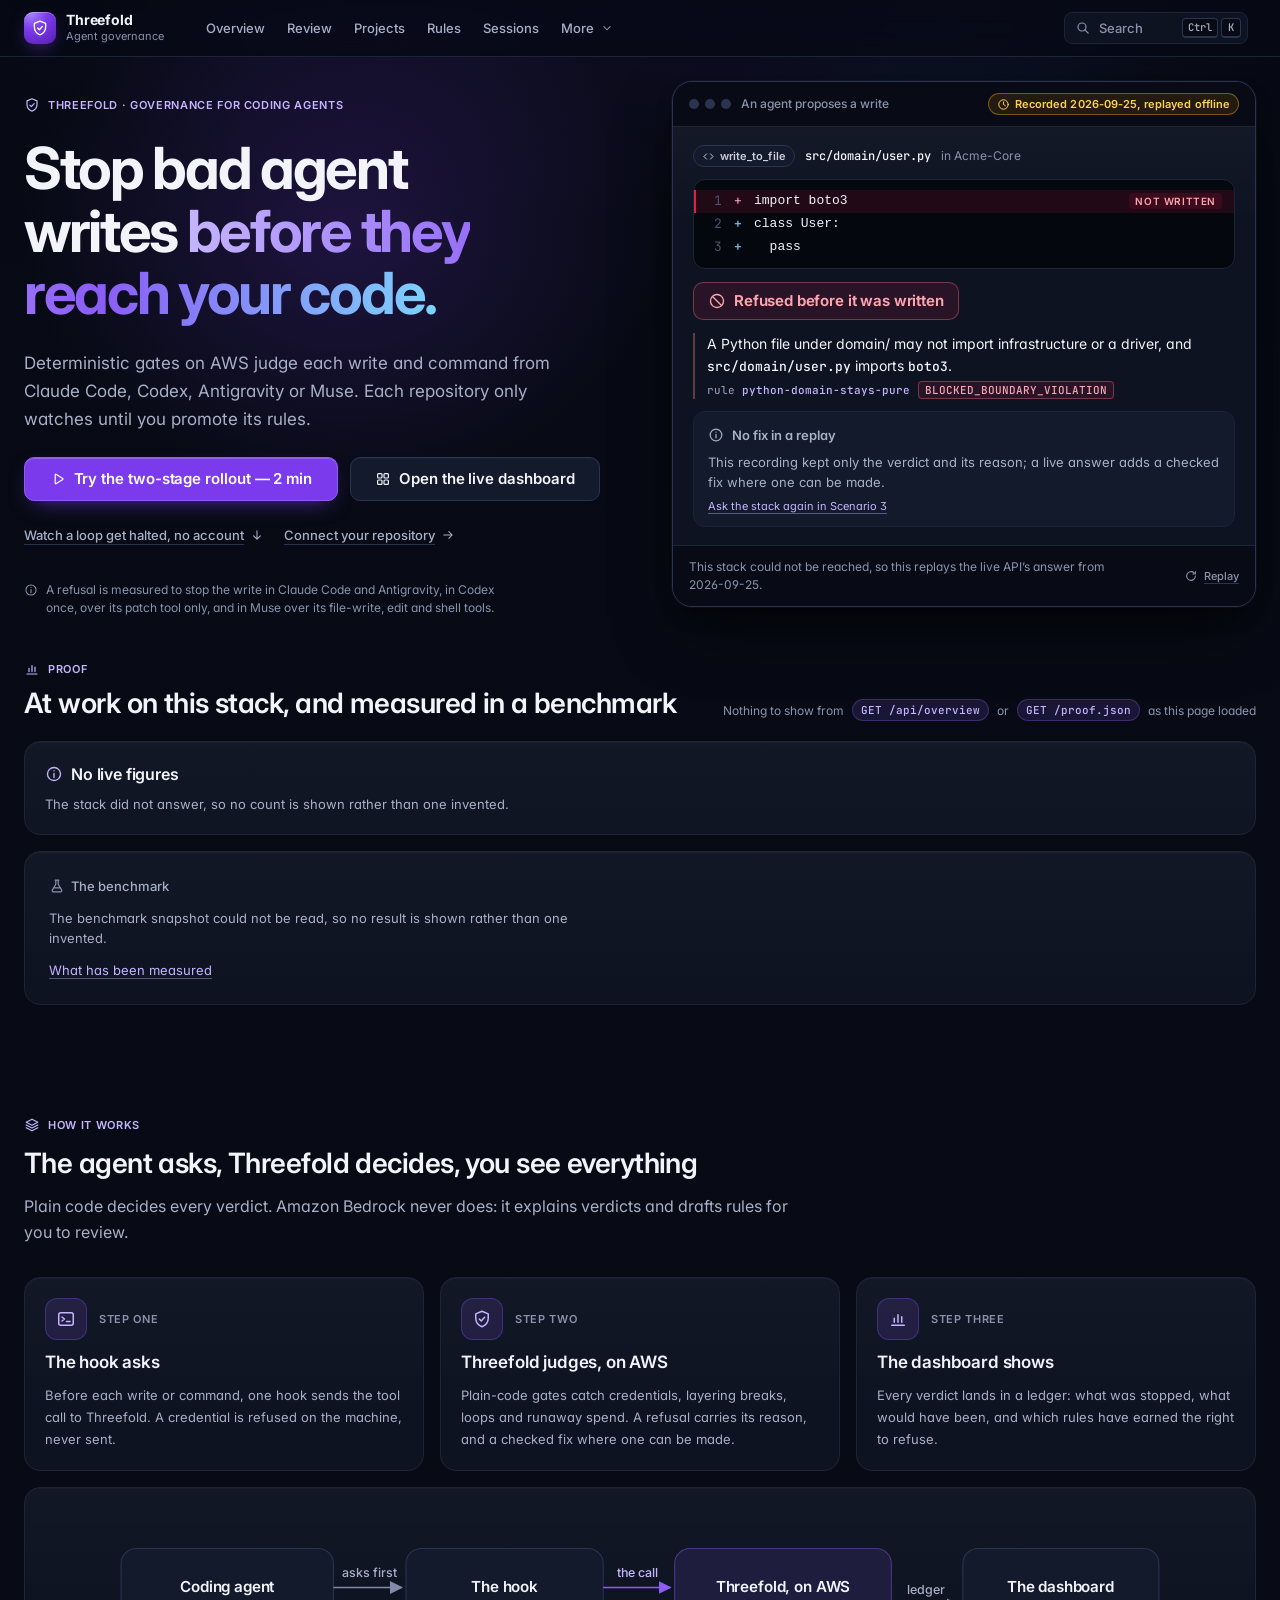
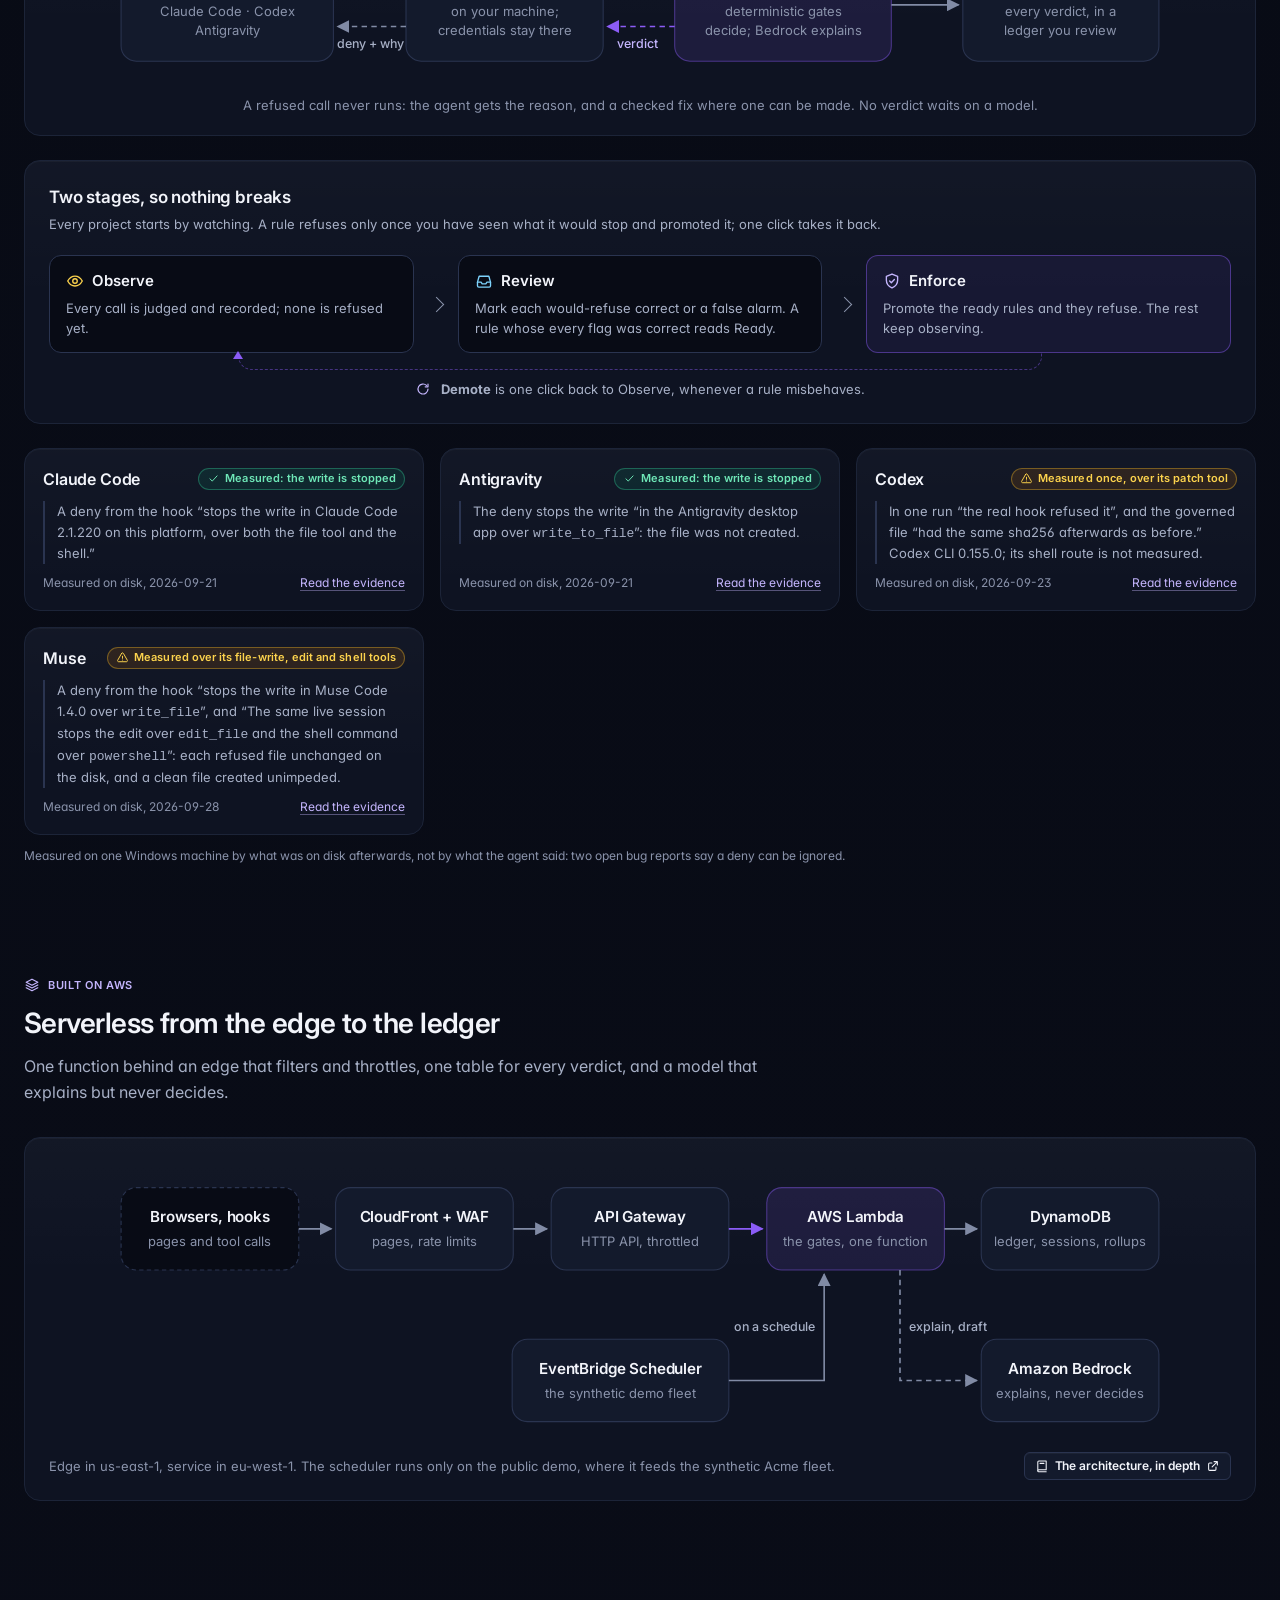
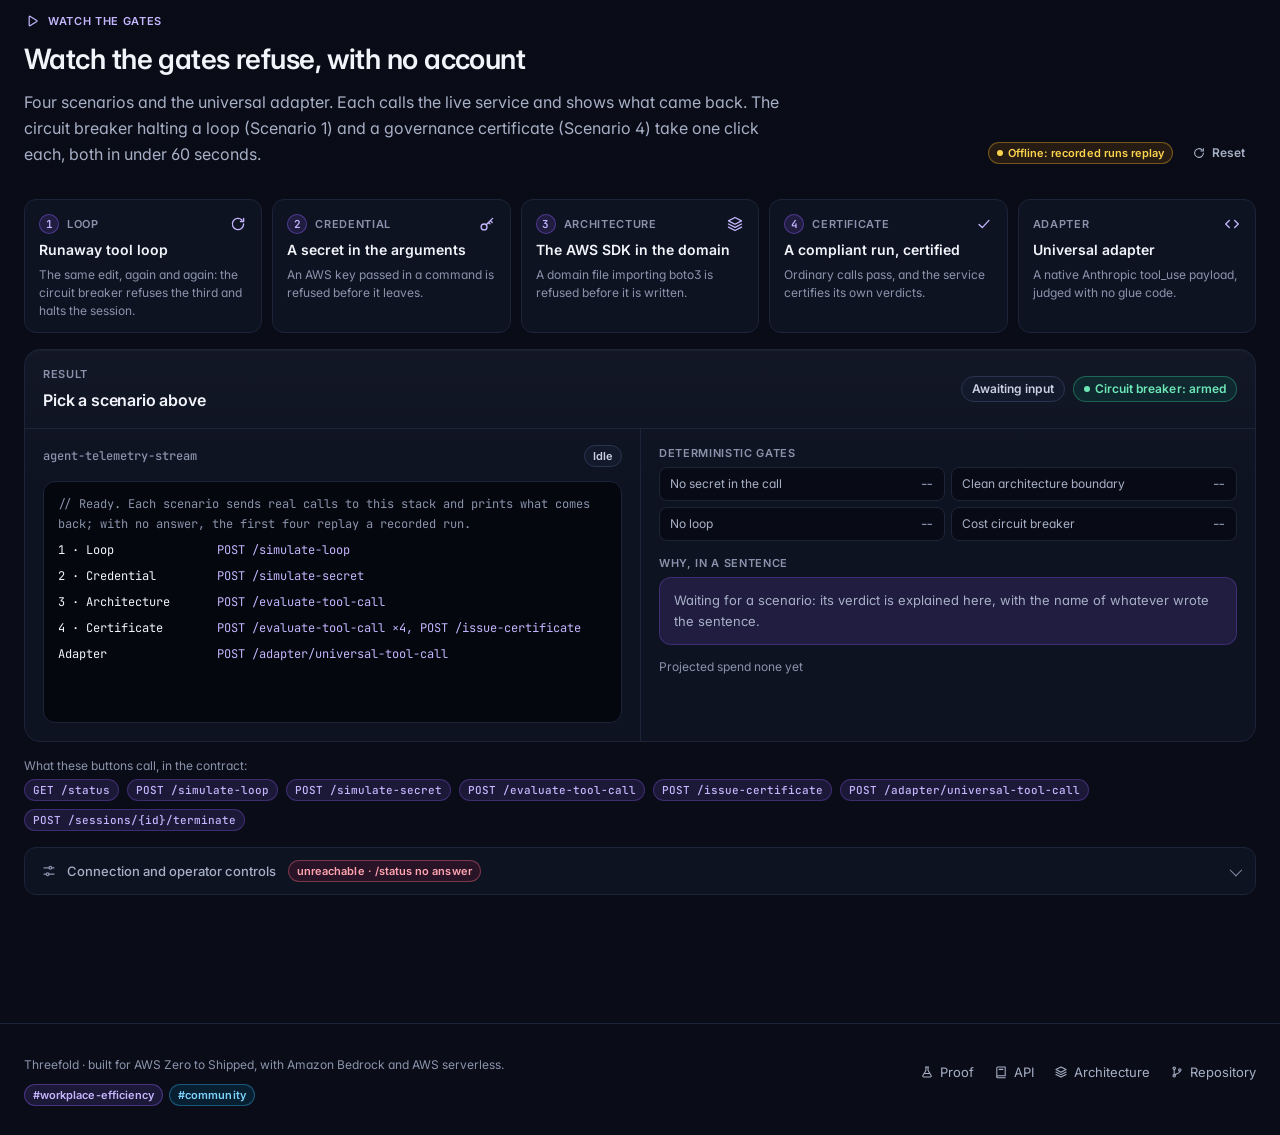
==== commit 88e70615: "words: the pages and submission texts say Muse was measured over write, edit and shell" ====
--- a/src/threefold/web/index.html
+++ b/src/threefold/web/index.html
@@ -669,7 +669,7 @@
         </figcaption>
       </figure>
 
-      <p class="tf-hero-scope"><span data-tf-icon="info"></span><span id="hero-scope">A refusal is measured to stop the write in Claude Code and Antigravity, in Codex once, over its patch tool only, and in Muse over its file-write tool only.</span></p>
+      <p class="tf-hero-scope"><span data-tf-icon="info"></span><span id="hero-scope">A refusal is measured to stop the write in Claude Code and Antigravity, in Codex once, over its patch tool only, and in Muse over its file-write, edit and shell tools.</span></p>
     </section>
 
     <!-- THE PROOF STRIP. Every figure is read as the page loads: the counts from
@@ -843,8 +843,8 @@
           <p class="tf-agent-src"><span>Measured on disk, <span class="tf-nobr">2026-09-23</span></span><a class="tf-link" href="https://github.com/upgradedev/aws-threefold/blob/main/docs/evidence/ENFORCEMENT_2026-09-23.md">Read the evidence</a></p>
         </li>
         <li class="tf-card tf-agent">
-          <div class="tf-agent-head"><span class="tf-agent-name">Muse</span><span class="tf-chip tf-chip-amber"><span data-tf-icon="alert" data-tf-size="13"></span>Measured over its file-write tool</span></div>
-          <blockquote>A deny from the hook “stops the write in Muse Code 1.4.0 over <code>write_file</code>”: the refused file was not created, and its edit and shell routes are not measured.</blockquote>
+          <div class="tf-agent-head"><span class="tf-agent-name">Muse</span><span class="tf-chip tf-chip-amber"><span data-tf-icon="alert" data-tf-size="13"></span>Measured over its file-write, edit and shell tools</span></div>
+          <blockquote>A deny from the hook “stops the write in Muse Code 1.4.0 over <code>write_file</code>”, and “The same live session stops the edit over <code>edit_file</code> and the shell command over <code>powershell</code>”: each refused file unchanged on the disk, and a clean file created unimpeded.</blockquote>
           <p class="tf-agent-src"><span>Measured on disk, <span class="tf-nobr">2026-09-28</span></span><a class="tf-link" href="https://github.com/upgradedev/aws-threefold/blob/main/docs/evidence/ENFORCEMENT_2026-09-28-MUSE.md">Read the evidence</a></p>
         </li>
       </ul>
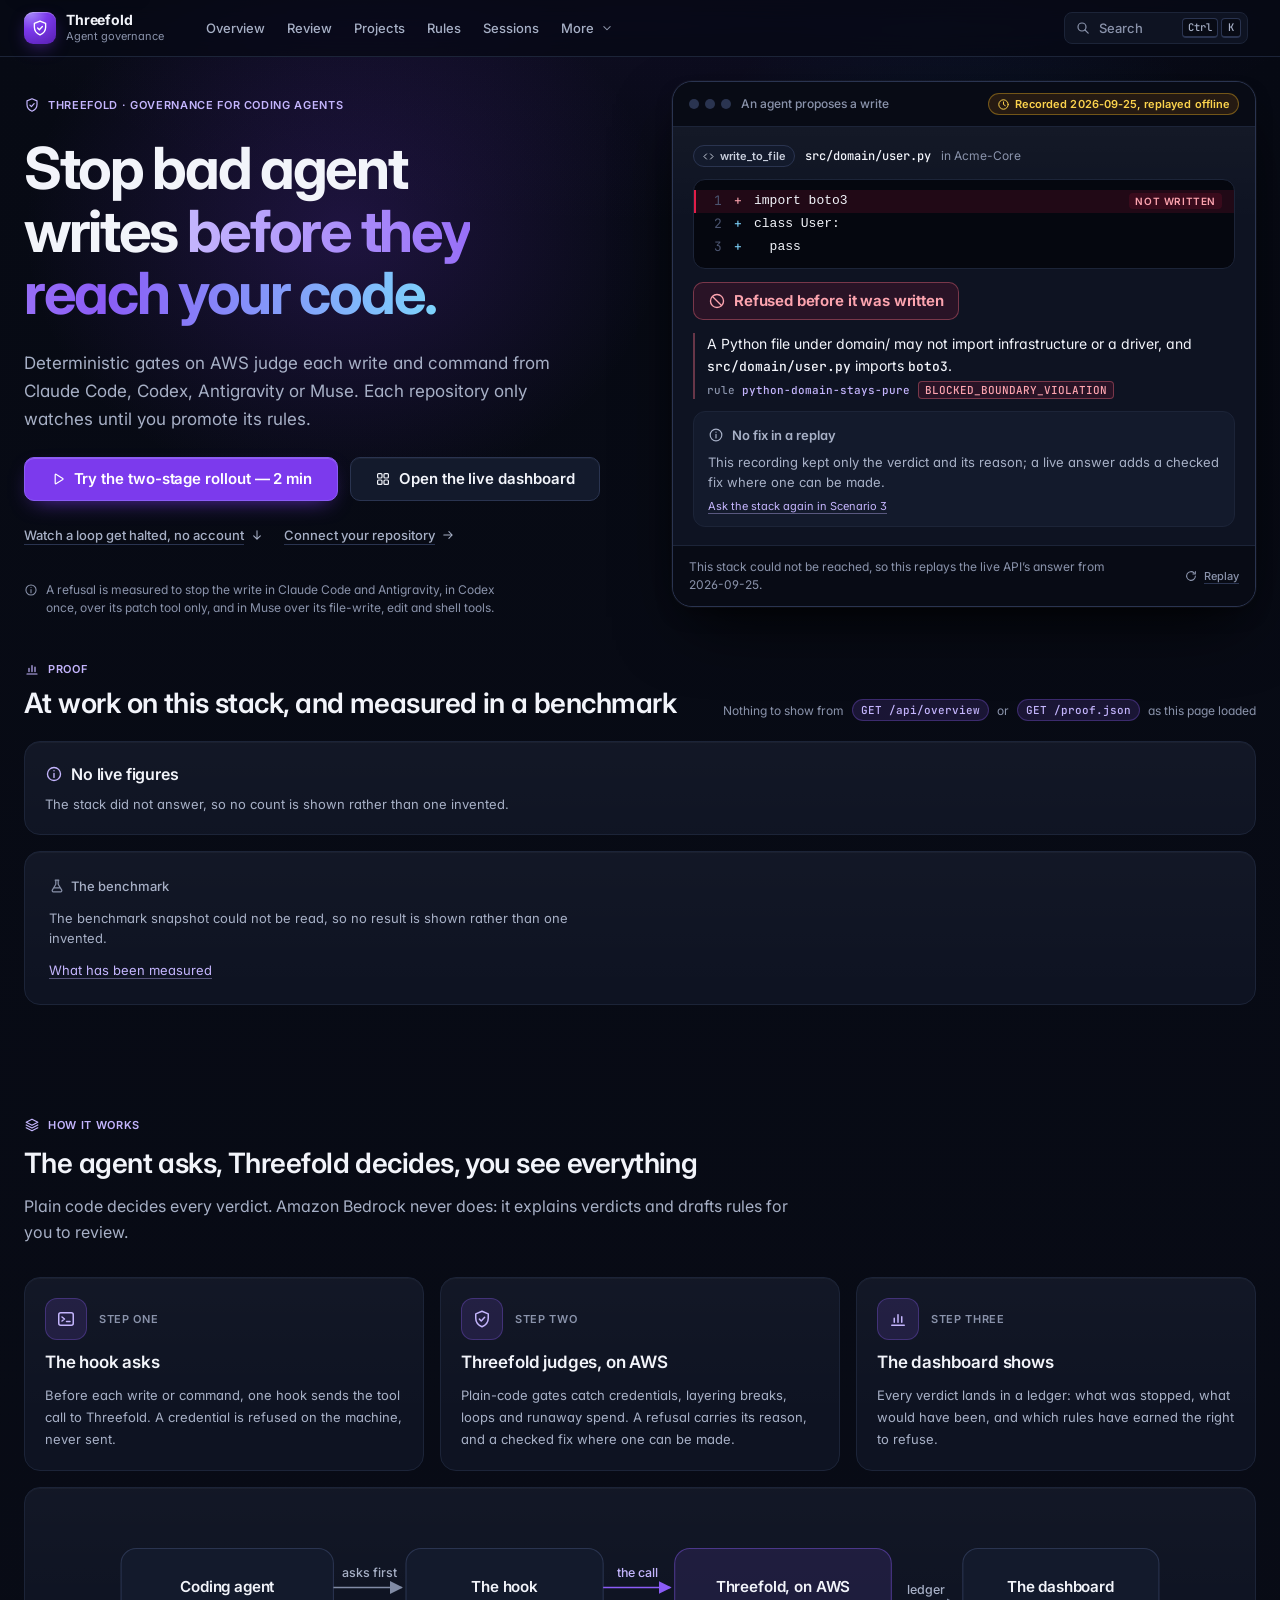
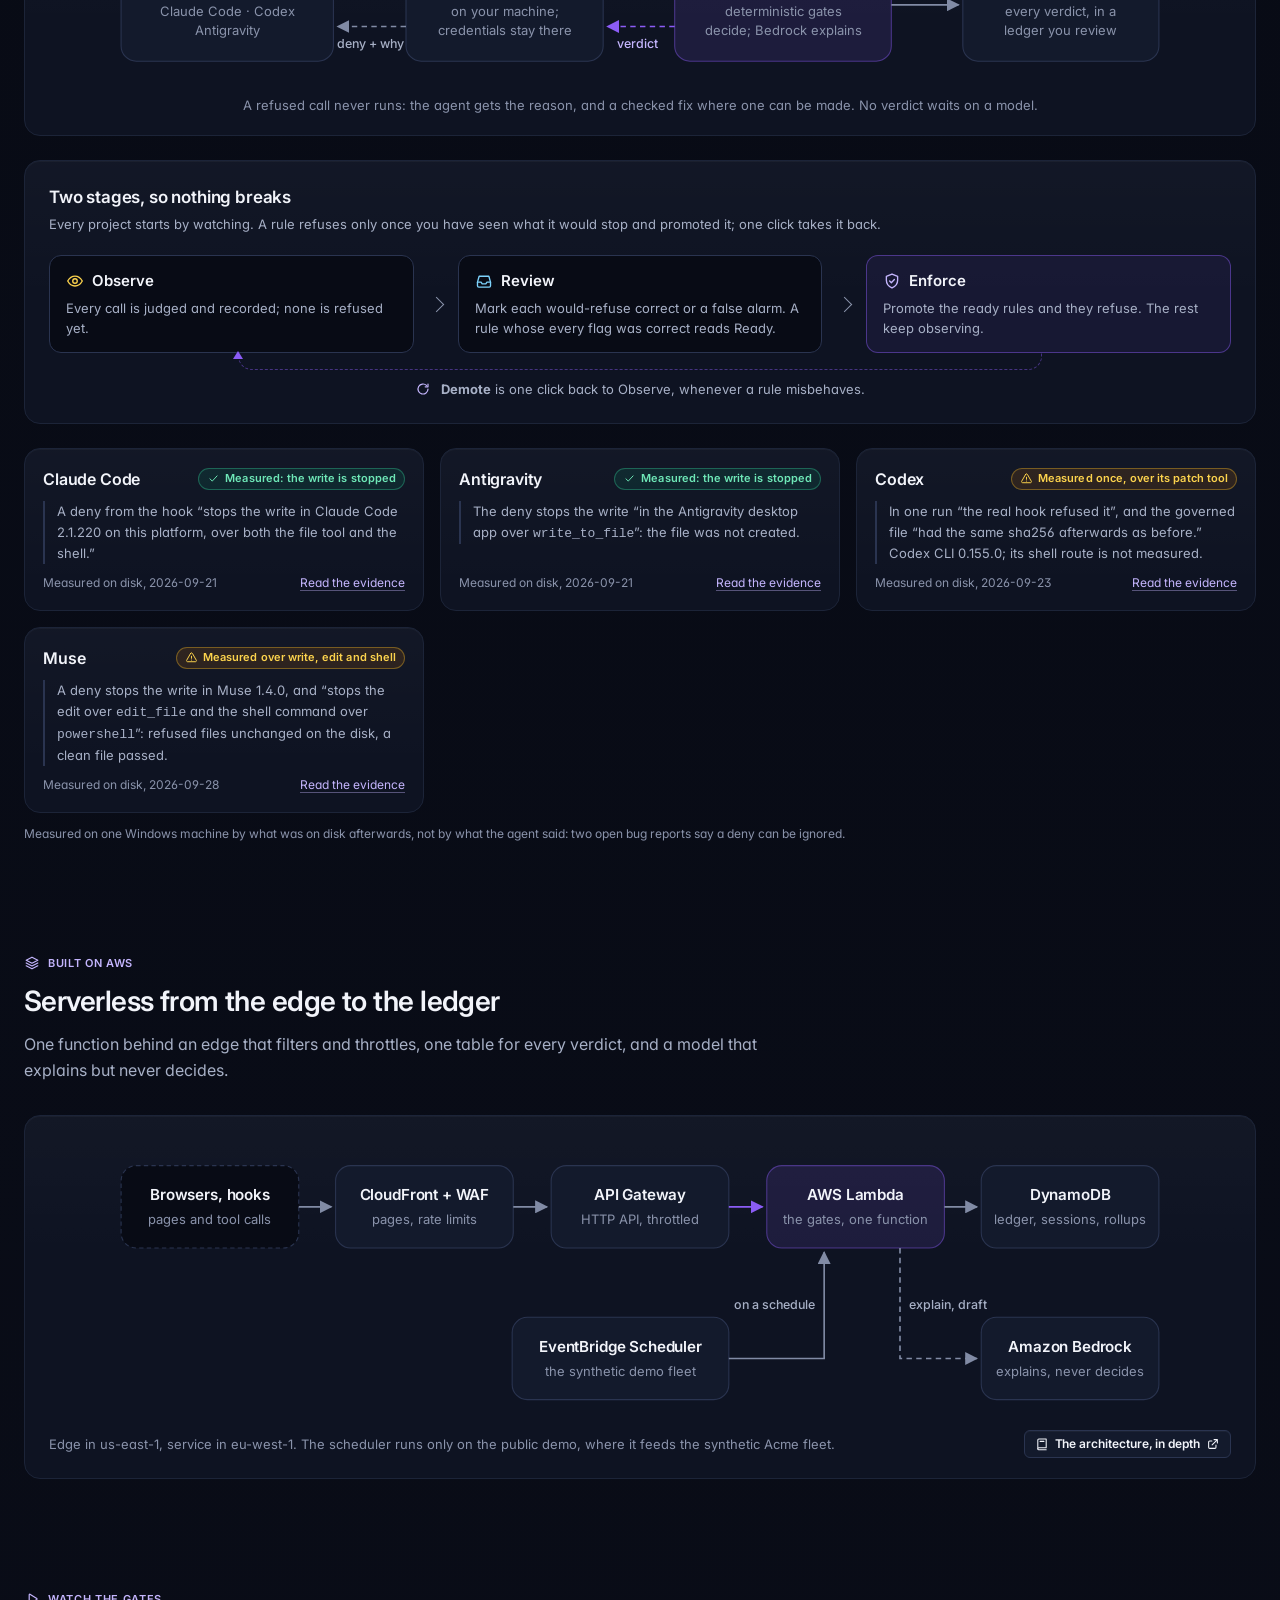
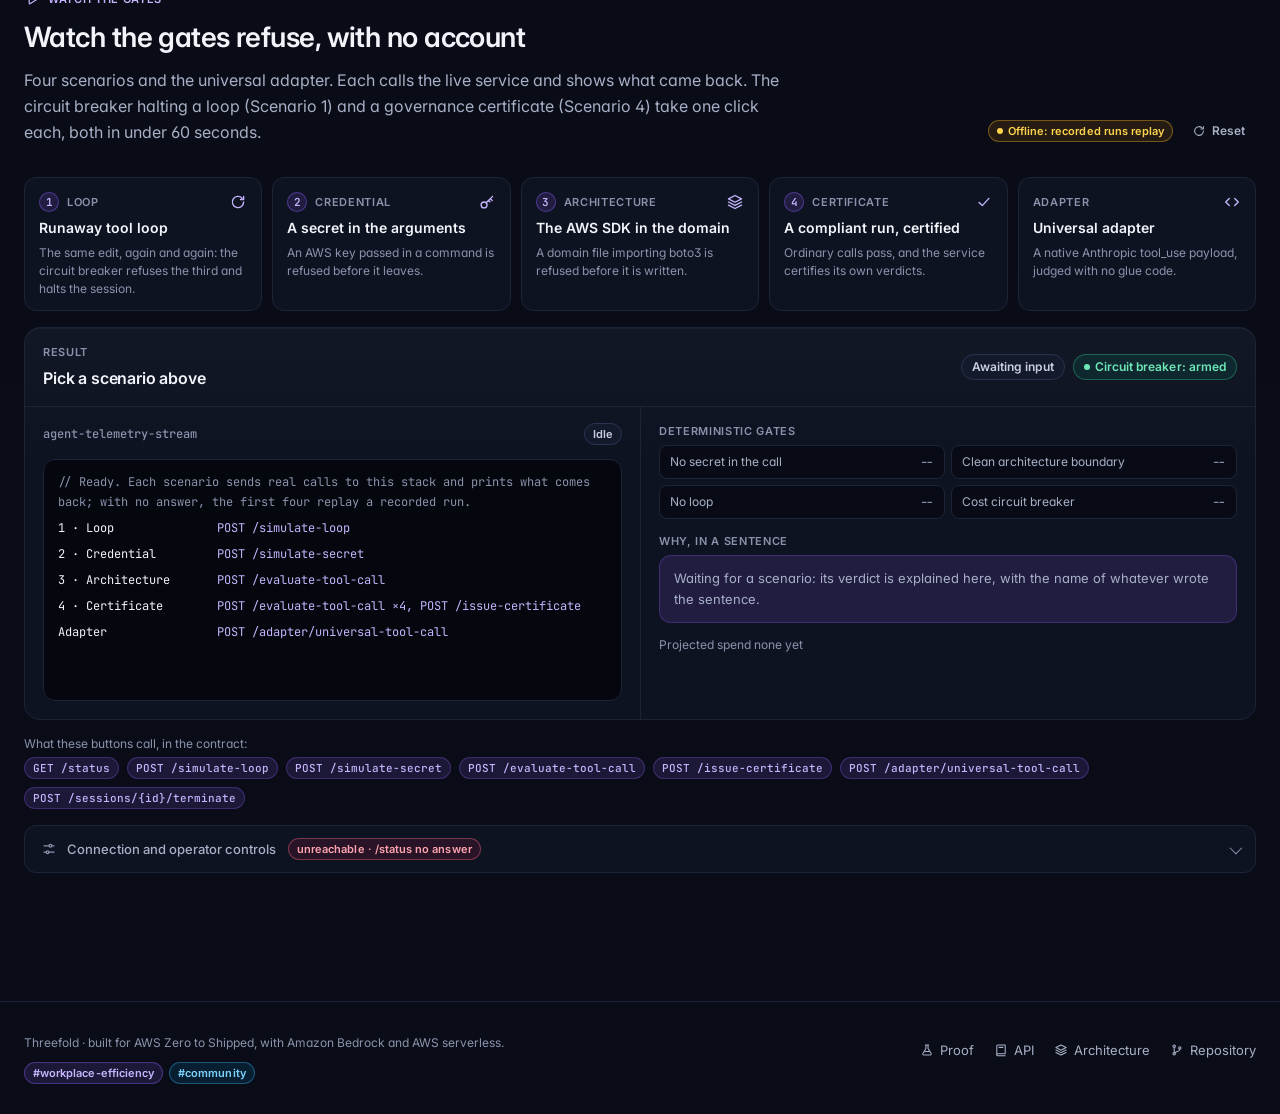
==== commit d718b2c7: "words: shorten the Muse card to hold the phone budget" ====
--- a/src/threefold/web/index.html
+++ b/src/threefold/web/index.html
@@ -843,8 +843,8 @@
           <p class="tf-agent-src"><span>Measured on disk, <span class="tf-nobr">2026-09-23</span></span><a class="tf-link" href="https://github.com/upgradedev/aws-threefold/blob/main/docs/evidence/ENFORCEMENT_2026-09-23.md">Read the evidence</a></p>
         </li>
         <li class="tf-card tf-agent">
-          <div class="tf-agent-head"><span class="tf-agent-name">Muse</span><span class="tf-chip tf-chip-amber"><span data-tf-icon="alert" data-tf-size="13"></span>Measured over its file-write, edit and shell tools</span></div>
-          <blockquote>A deny from the hook “stops the write in Muse Code 1.4.0 over <code>write_file</code>”, and “The same live session stops the edit over <code>edit_file</code> and the shell command over <code>powershell</code>”: each refused file unchanged on the disk, and a clean file created unimpeded.</blockquote>
+          <div class="tf-agent-head"><span class="tf-agent-name">Muse</span><span class="tf-chip tf-chip-amber"><span data-tf-icon="alert" data-tf-size="13"></span>Measured over write, edit and shell</span></div>
+          <blockquote>A deny stops the write in Muse 1.4.0, and “stops the edit over <code>edit_file</code> and the shell command over <code>powershell</code>”: refused files unchanged on the disk, a clean file passed.</blockquote>
           <p class="tf-agent-src"><span>Measured on disk, <span class="tf-nobr">2026-09-28</span></span><a class="tf-link" href="https://github.com/upgradedev/aws-threefold/blob/main/docs/evidence/ENFORCEMENT_2026-09-28-MUSE.md">Read the evidence</a></p>
         </li>
       </ul>
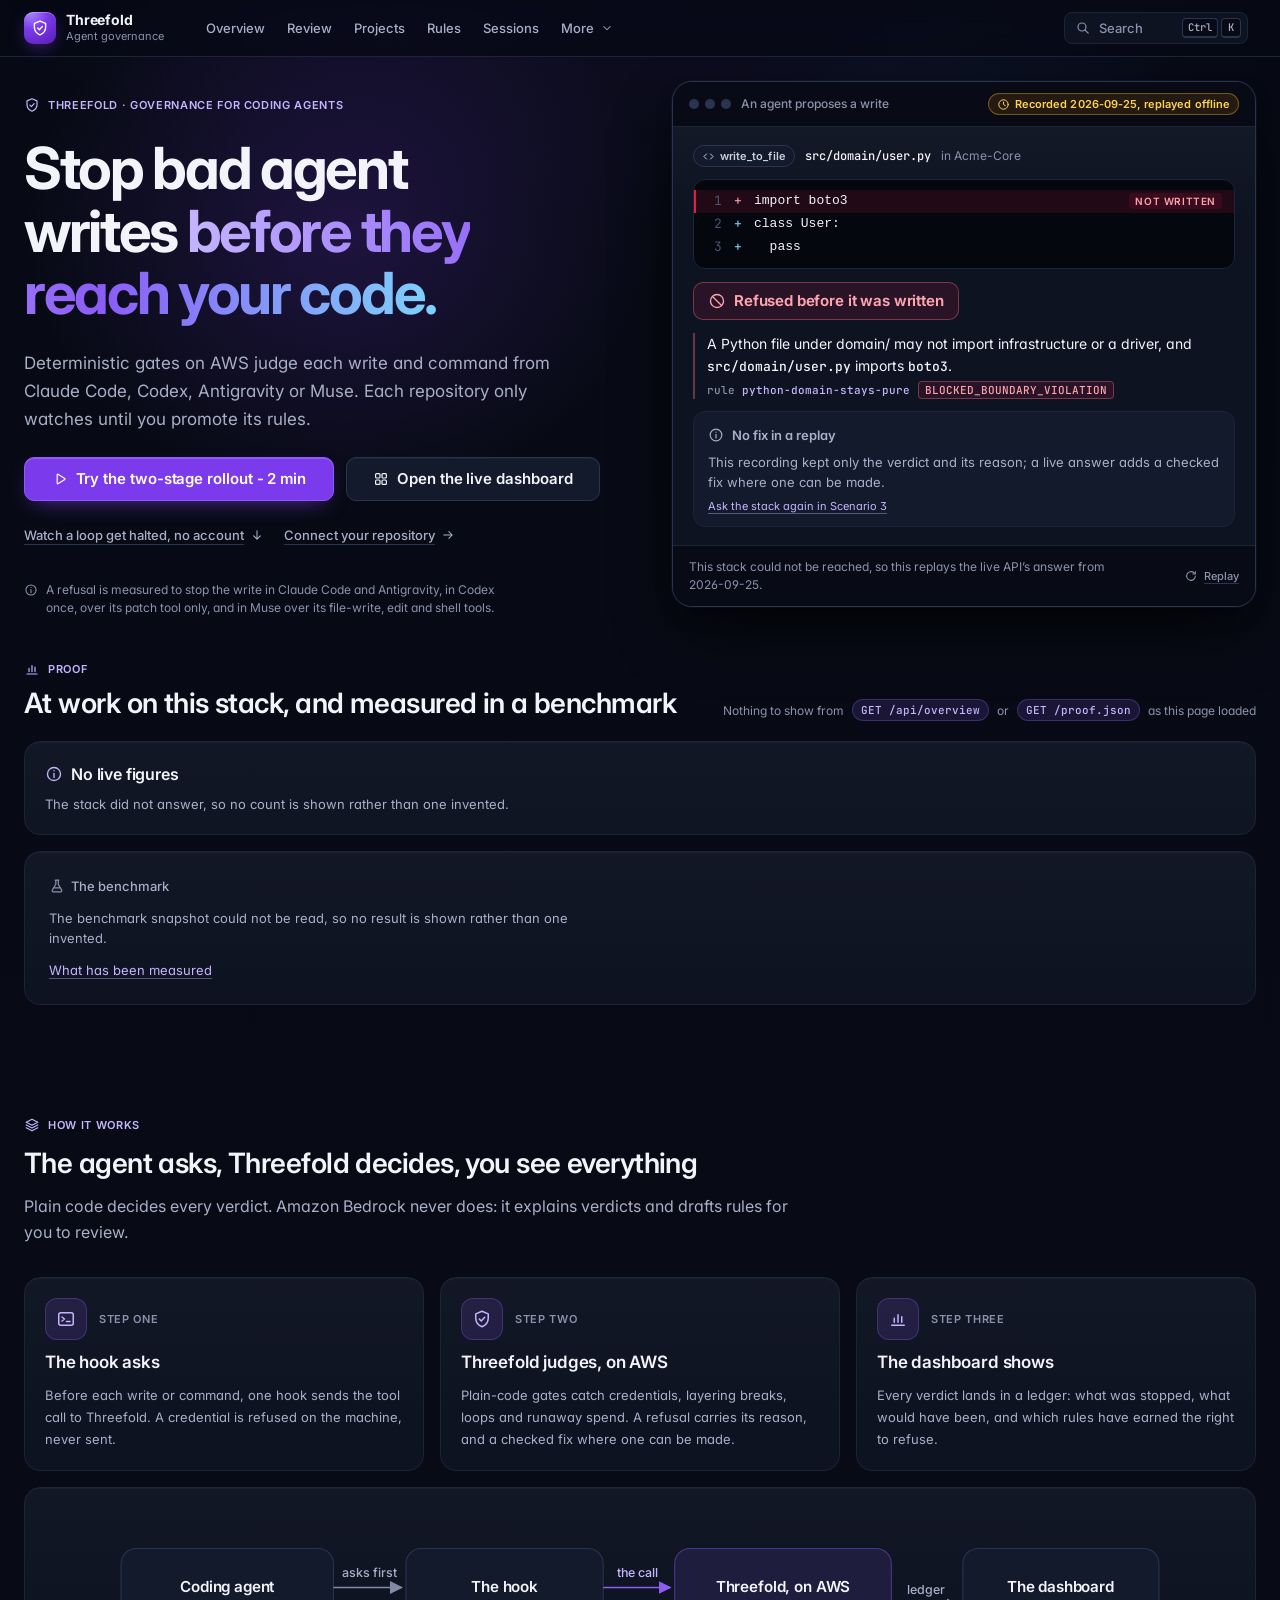
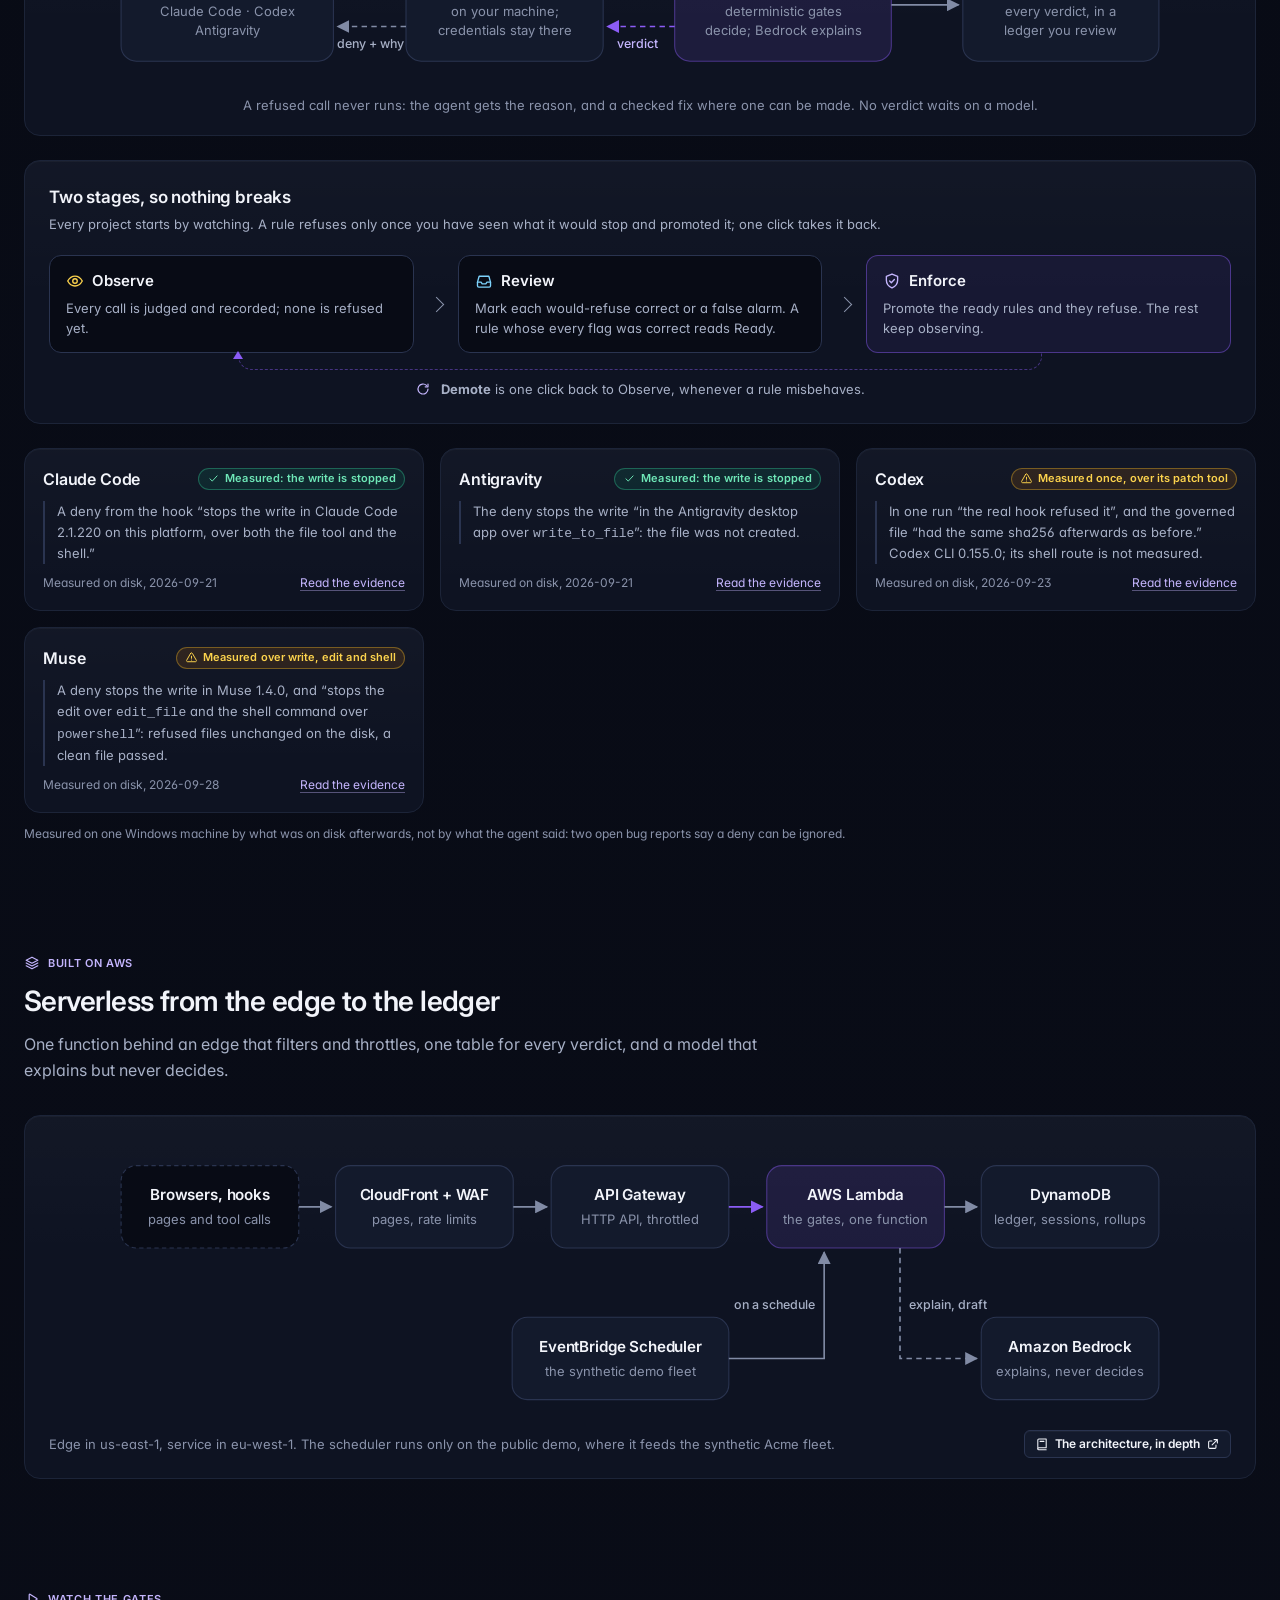
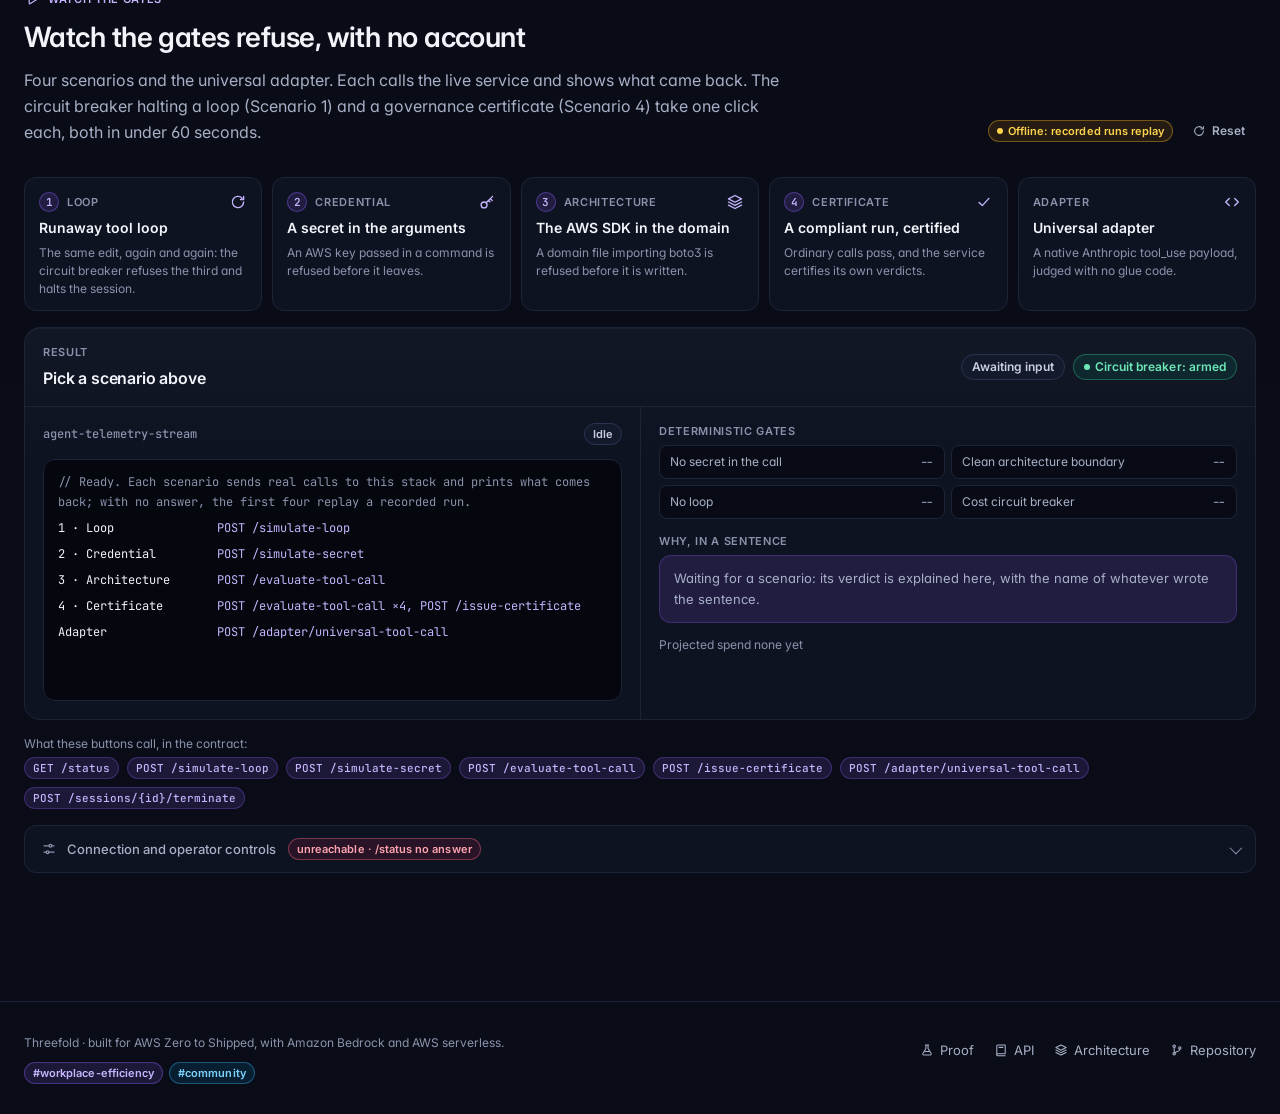
==== commit 121ddb09: "uat+docs: fix export + session counts, archon-style README, em-dash sweep" ====
--- a/src/threefold/web/index.html
+++ b/src/threefold/web/index.html
@@ -3,7 +3,7 @@
 <head>
   <meta charset="UTF-8" />
   <meta name="viewport" content="width=device-width, initial-scale=1.0" />
-  <title>Threefold — Stop bad agent writes before they reach your code</title>
+  <title>Threefold - Stop bad agent writes before they reach your code</title>
   <meta name="description" content="Threefold governs Claude Code, Codex, Antigravity and Muse: a hook asks before every write or command, deterministic gates on AWS decide, and every project observes before it enforces." />
   <script>
       // The server rewrites __THREEFOLD_BASE_PATH__ to the API Gateway stage prefix
@@ -633,7 +633,7 @@
         <h1 id="hero-promise" class="tf-hero-title">Stop bad agent writes <em>before they reach your code.</em></h1>
         <p id="hero-sentence" class="tf-hero-lede">Deterministic gates on AWS judge each write and command from Claude Code, Codex, Antigravity or Muse. Each repository only watches until you promote its rules.</p>
         <div id="hero-actions" class="tf-hero-actions">
-          <a id="hero-try" href="dashboard.html#/try" class="tf-btn tf-btn-primary tf-btn-lg"><span data-tf-icon="play"></span>Try the two-stage rollout — 2 min</a>
+          <a id="hero-try" href="dashboard.html#/try" class="tf-btn tf-btn-primary tf-btn-lg"><span data-tf-icon="play"></span>Try the two-stage rollout - 2 min</a>
           <a id="hero-dashboard" href="dashboard.html#/overview" class="tf-btn tf-btn-lg"><span data-tf-icon="grid"></span>Open the live dashboard</a>
           <p class="tf-hero-links">
             <a id="hero-watch" href="#watch-the-gates" class="tf-hero-link tf-hero-link-down">Watch a loop get halted, no account<span data-tf-icon="arrowright"></span></a>
@@ -1086,7 +1086,7 @@
           </div>
           <div class="tf-actions">
             <button type="button" id="btnCheckConnection" onclick="checkApiHealth()" class="tf-btn tf-btn-sm"><span data-tf-icon="refresh" data-tf-size="14"></span>Check</button>
-            <button type="button" id="btnExportCert" onclick="downloadCert()" class="tf-btn tf-btn-sm"><span data-tf-icon="download" data-tf-size="14"></span>Export governance certificate</button>
+            <button type="button" id="btnExportCert" onclick="downloadCert()" disabled title="Run a scenario first, so there is a certificate of your own to export." class="tf-btn tf-btn-sm"><span data-tf-icon="download" data-tf-size="14"></span>Export governance certificate</button>
             <button type="button" id="btnEmergencyFreeze" onclick="triggerManualFreeze()" disabled
                     title="Run a scenario first, so there is a session of your own to freeze."
                     class="tf-btn tf-btn-sm tf-btn-danger"><span data-tf-icon="stop" data-tf-size="14"></span>Freeze session</button>
@@ -1888,7 +1888,7 @@
 
           if (certRes.ok) {
             const certData = await certRes.json();
-            currentCertData = certData;
+            setCertData(certData);
 
             logTerminal(`✓ All 4 steps compliant. The service returned certificate ${certData.certificate_id}, computed from the four verdicts above.`, 'ok strong');
             document.getElementById('cert-origin').innerHTML =
@@ -1931,7 +1931,7 @@
 
       renderRecordedExplanation(`Four approved calls: $${cert.total_cost_usd.toFixed(4)} projected for the ${formatCount(cert.total_tokens)} tokens this demo declares.`);
 
-      currentCertData = {
+      setCertData({
         replayed_offline: true,
         disclaimer: `REPLAYED OFFLINE. Recorded from a live evaluation on ${RECORDED.recorded_at} and replayed without contacting the service. This document describes the recorded session ${run.session_id}, not a run just made.`,
         certificate_id: cert.certificate_id,
@@ -1945,7 +1945,7 @@
         sha256_fingerprint: cert.sha256_fingerprint,
         signature: cert.signature,
         signing_key_id: cert.signing_key_id
-      };
+      });
 
       document.getElementById('cert-id').innerText = cert.certificate_id;
       document.getElementById('cert-hash').innerText = 'SHA256: ' + cert.sha256_fingerprint;
@@ -2036,6 +2036,13 @@
       } catch (err) {
         alert("Freeze error: " + err.message);
       }
+    }
+
+    // The only writer of the certificate the export buttons download. Setting
+    // it enables the always-visible export, which starts disabled.
+    function setCertData(data) {
+      currentCertData = data;
+      document.getElementById('btnExportCert').disabled = false;
     }
 
     function downloadCert() {
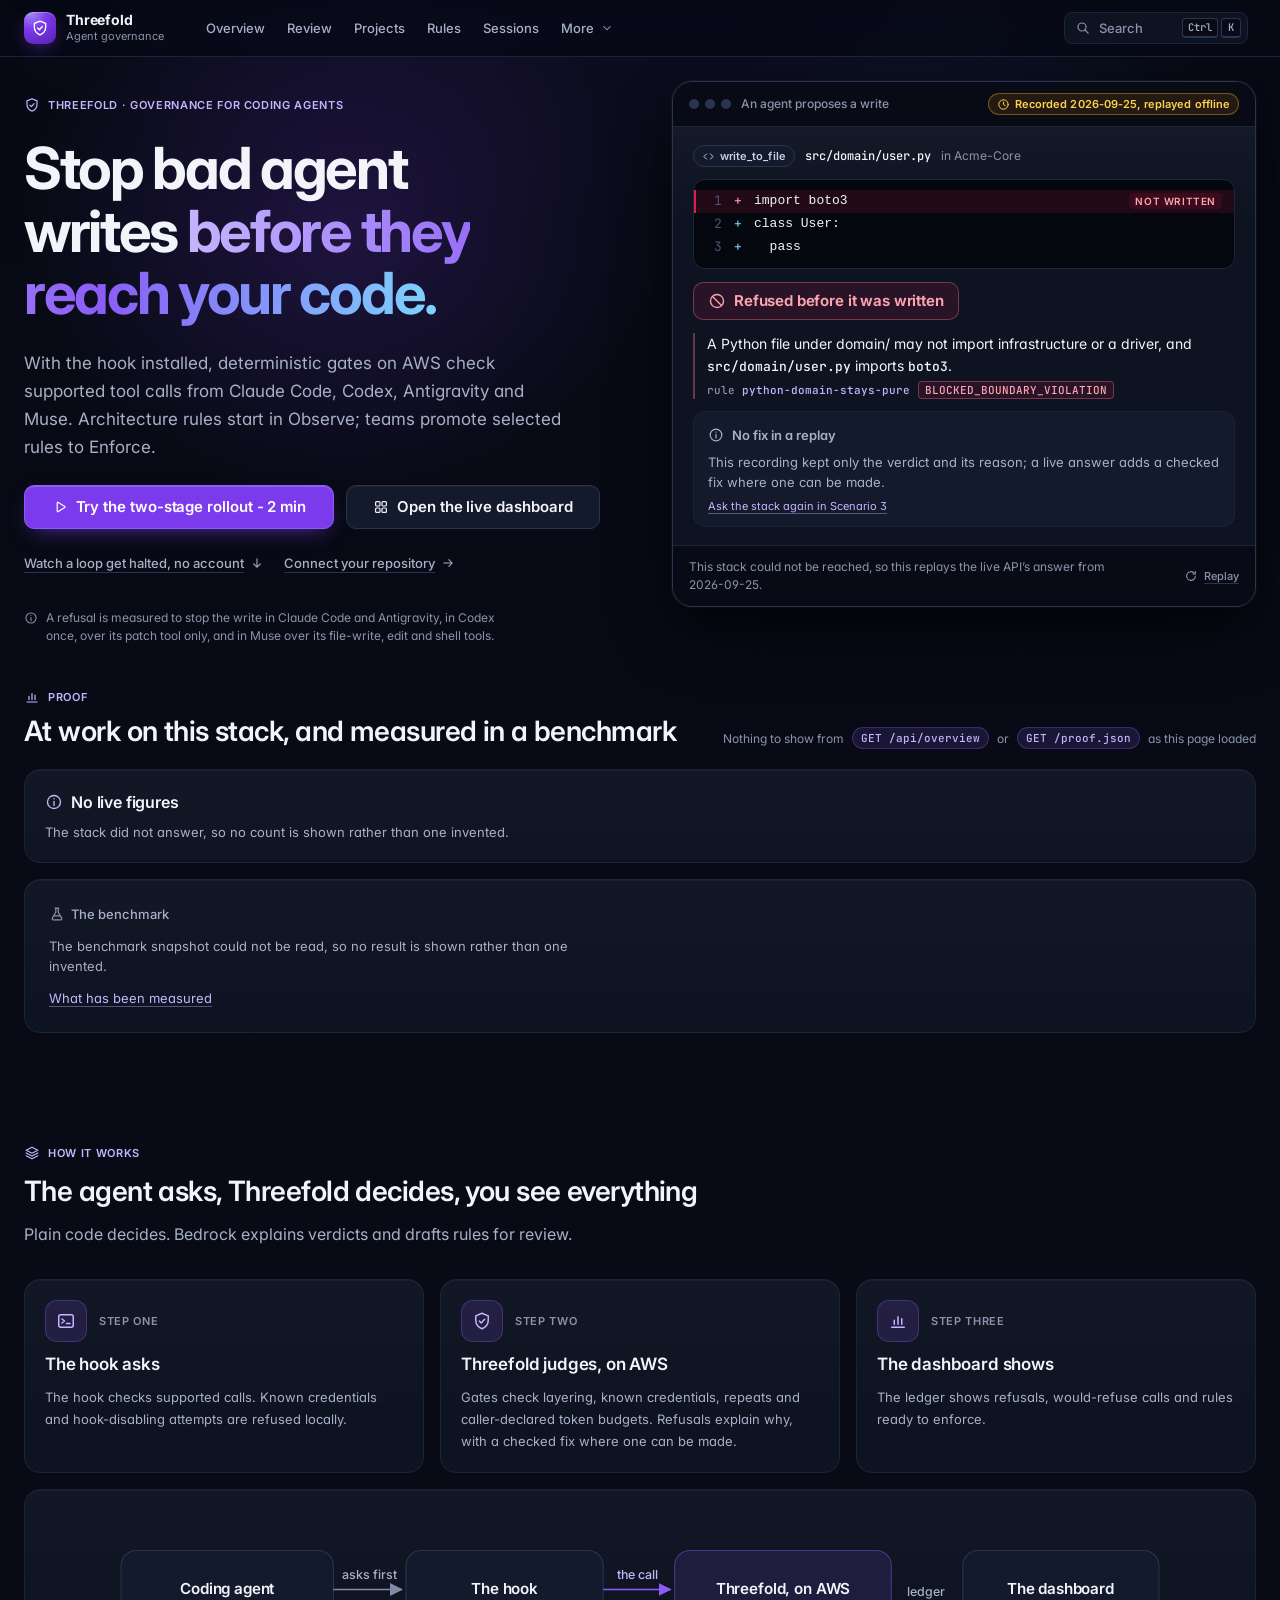
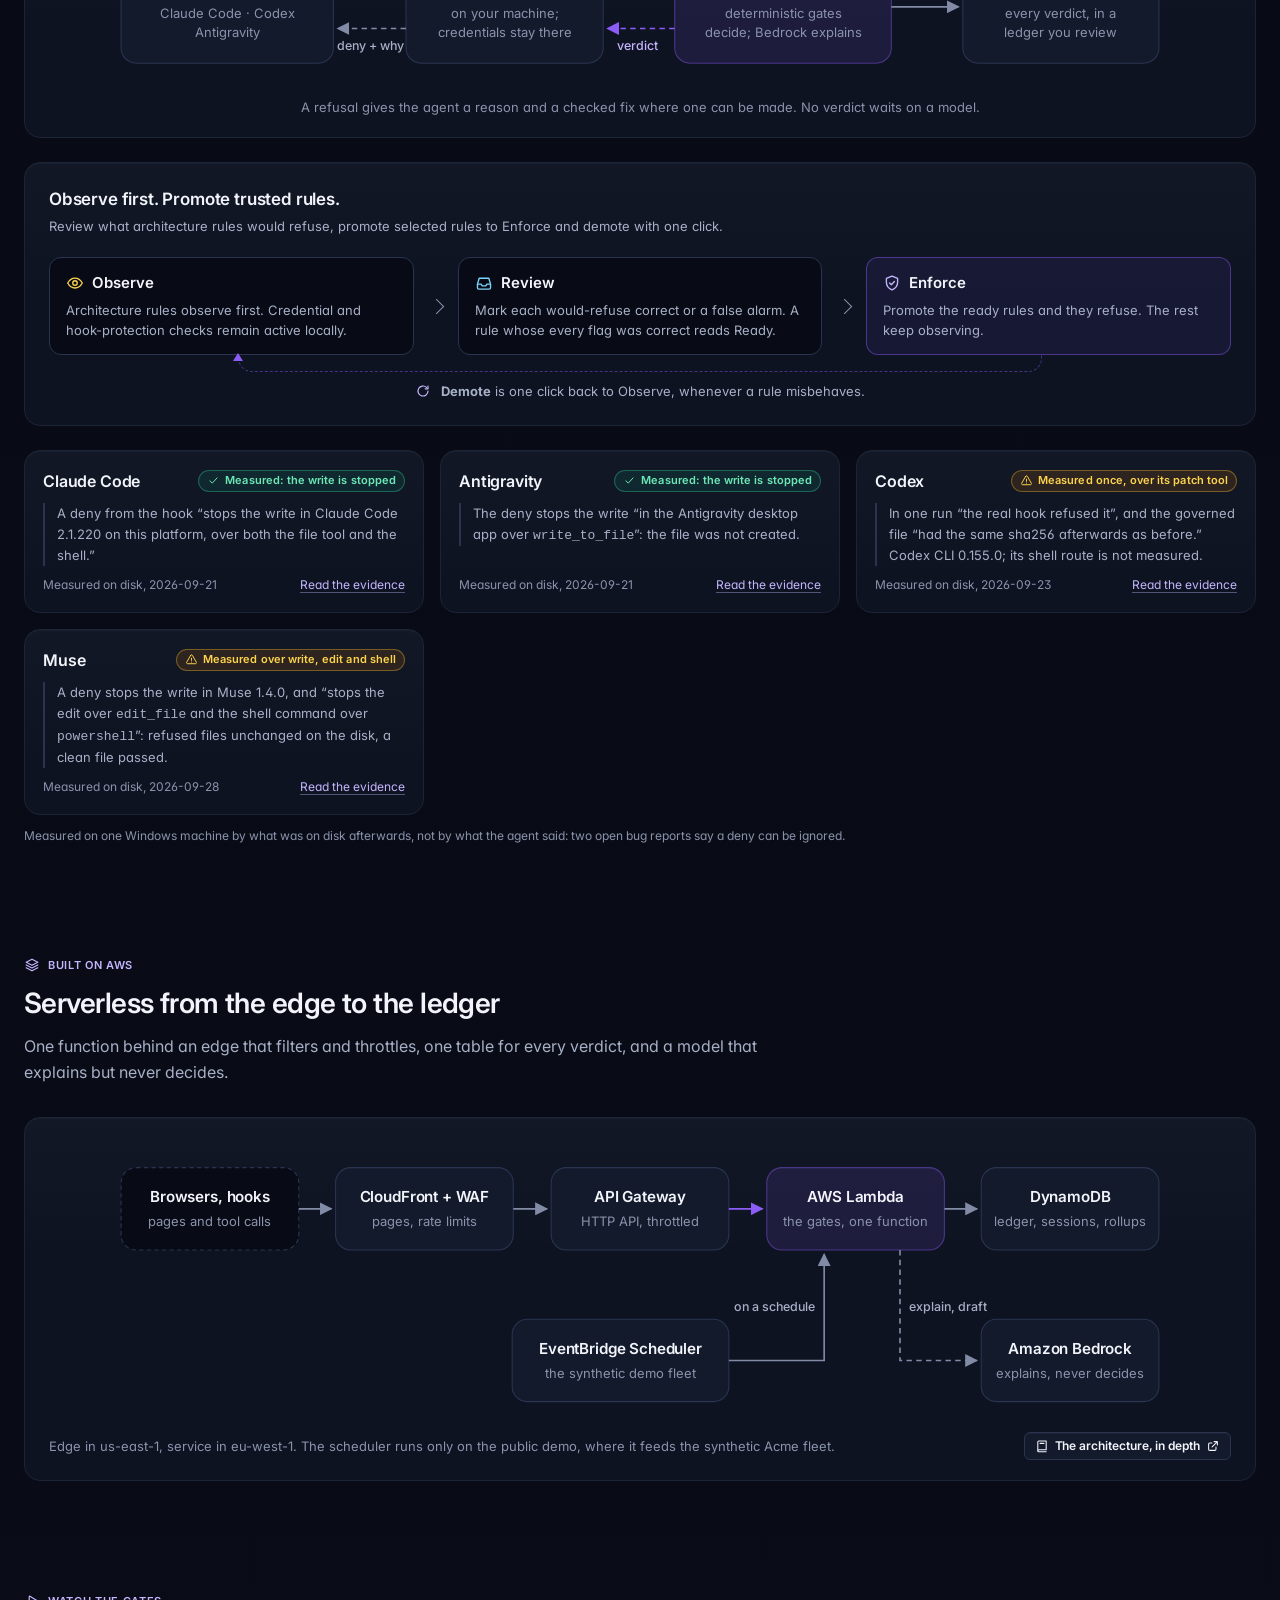
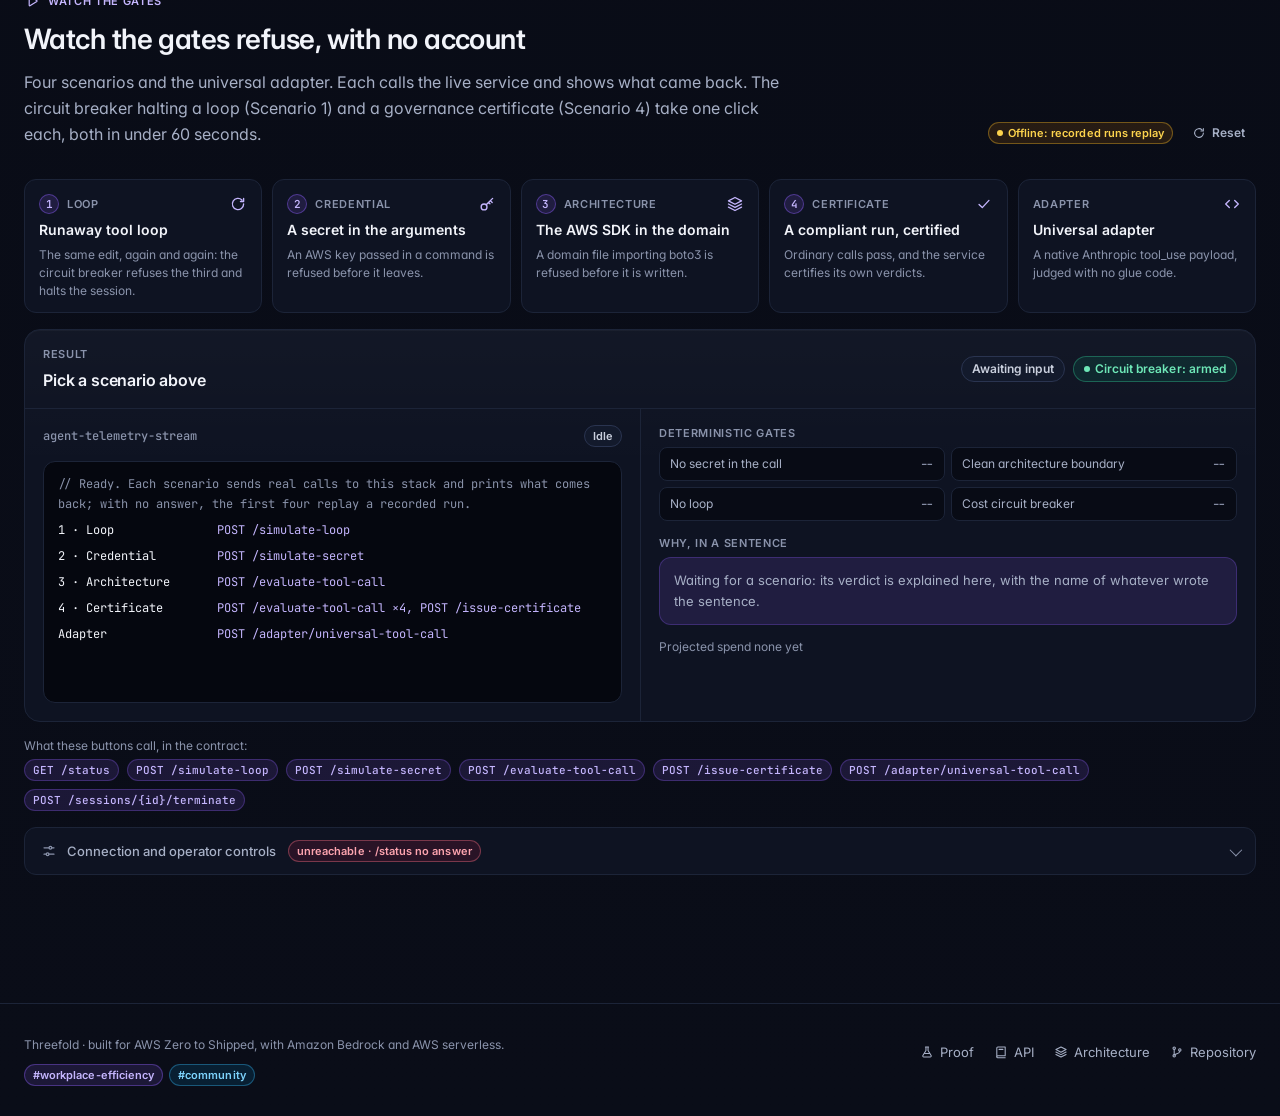
==== commit e6fe51ef: "Align published Threefold claims with measured behavior" ====
--- a/src/threefold/web/index.html
+++ b/src/threefold/web/index.html
@@ -4,7 +4,7 @@
   <meta charset="UTF-8" />
   <meta name="viewport" content="width=device-width, initial-scale=1.0" />
   <title>Threefold - Stop bad agent writes before they reach your code</title>
-  <meta name="description" content="Threefold governs Claude Code, Codex, Antigravity and Muse: a hook asks before every write or command, deterministic gates on AWS decide, and every project observes before it enforces." />
+  <meta name="description" content="Threefold checks supported tool calls from Claude Code, Codex, Antigravity and Muse. Deterministic gates on AWS decide; architecture rules start in Observe." />
   <script>
       // The server rewrites __THREEFOLD_BASE_PATH__ to the API Gateway stage prefix
       // when it serves this page, so the base is exact rather than guessed from the
@@ -631,7 +631,7 @@
       <div class="tf-hero-copy">
         <p class="tf-eyebrow"><span data-tf-icon="shield"></span>Threefold · governance for coding agents</p>
         <h1 id="hero-promise" class="tf-hero-title">Stop bad agent writes <em>before they reach your code.</em></h1>
-        <p id="hero-sentence" class="tf-hero-lede">Deterministic gates on AWS judge each write and command from Claude Code, Codex, Antigravity or Muse. Each repository only watches until you promote its rules.</p>
+        <p id="hero-sentence" class="tf-hero-lede">With the hook installed, deterministic gates on AWS check supported tool calls from Claude Code, Codex, Antigravity and Muse. Architecture rules start in Observe; teams promote selected rules to Enforce.</p>
         <div id="hero-actions" class="tf-hero-actions">
           <a id="hero-try" href="dashboard.html#/try" class="tf-btn tf-btn-primary tf-btn-lg"><span data-tf-icon="play"></span>Try the two-stage rollout - 2 min</a>
           <a id="hero-dashboard" href="dashboard.html#/overview" class="tf-btn tf-btn-lg"><span data-tf-icon="grid"></span>Open the live dashboard</a>
@@ -712,30 +712,30 @@
       <div class="tf-sec-head">
         <p class="tf-eyebrow"><span data-tf-icon="layers"></span>How it works</p>
         <h2 id="how-title" class="tf-h2">The agent asks, Threefold decides, you see everything</h2>
-        <p class="tf-sec-lede">Plain code decides every verdict. Amazon Bedrock never does: it explains verdicts and drafts rules for you to review.</p>
+        <p class="tf-sec-lede">Plain code decides. Bedrock explains verdicts and drafts rules for review.</p>
       </div>
       <ol class="tf-steps">
         <li class="tf-card tf-step-card">
           <div class="tf-step-top"><span class="tf-step-icon"><span data-tf-icon="terminal"></span></span><span class="tf-step-kicker">Step one</span></div>
           <h3>The hook asks</h3>
-          <p>Before each write or command, one hook sends the tool call to Threefold. A credential is refused on the machine, never sent.</p>
+          <p>The hook checks supported calls. Known credentials and hook-disabling attempts are refused locally.</p>
         </li>
         <li class="tf-card tf-step-card">
           <div class="tf-step-top"><span class="tf-step-icon"><span data-tf-icon="shield"></span></span><span class="tf-step-kicker">Step two</span></div>
           <h3>Threefold judges, on AWS</h3>
-          <p>Plain-code gates catch credentials, layering breaks, loops and runaway spend. A refusal carries its reason, and a checked fix where one can be made.</p>
+          <p>Gates check layering, known credentials, repeats and caller-declared token budgets. Refusals explain why, with a checked fix where one can be made.</p>
         </li>
         <li class="tf-card tf-step-card">
           <div class="tf-step-top"><span class="tf-step-icon"><span data-tf-icon="chart"></span></span><span class="tf-step-kicker">Step three</span></div>
           <h3>The dashboard shows</h3>
-          <p>Every verdict lands in a ledger: what was stopped, what would have been, and which rules have earned the right to refuse.</p>
+          <p>The ledger shows refusals, would-refuse calls and rules ready to enforce.</p>
         </li>
       </ol>
 
       <figure class="tf-card tf-diagram tf-flow">
         <svg class="tf-diagram-wide" viewBox="0 0 960 150" role="img" aria-labelledby="flow-wide-title flow-wide-desc">
           <title id="flow-wide-title">How a tool call travels</title>
-          <desc id="flow-wide-desc">The coding agent asks the hook before each call; the hook sends the call to Threefold on AWS; Threefold sends the verdict back, and the hook either denies the call with its reason, and a checked fix where one can be made, or lets it run; every verdict goes to the ledger the dashboard reads.</desc>
+          <desc id="flow-wide-desc">An installed hook checks a supported tool call. It refuses known credentials locally and sends other covered calls to Threefold on AWS. The service returns a deterministic verdict; the hook refuses the call with a reason and a checked fix where one can be made, or lets it run. Recorded decisions feed the dashboard.</desc>
           <defs>
             <marker id="fw-head" viewBox="0 0 10 10" refX="9" refY="5" markerWidth="8" markerHeight="8" orient="auto-start-reverse"><path class="dg-head" d="M0 0L10 5L0 10z"/></marker>
             <marker id="fw-head-accent" viewBox="0 0 10 10" refX="9" refY="5" markerWidth="8" markerHeight="8" orient="auto-start-reverse"><path class="dg-head-accent" d="M0 0L10 5L0 10z"/></marker>
@@ -773,7 +773,7 @@
         </svg>
         <svg class="tf-diagram-narrow" viewBox="0 0 340 346" role="img" aria-labelledby="flow-narrow-title flow-narrow-desc">
           <title id="flow-narrow-title">How a tool call travels</title>
-          <desc id="flow-narrow-desc">The coding agent asks the hook before each call; the hook sends the call to Threefold on AWS; Threefold sends the verdict back, and the hook either denies the call with its reason, and a checked fix where one can be made, or lets it run; every verdict goes to the ledger the dashboard reads.</desc>
+          <desc id="flow-narrow-desc">An installed hook checks a supported tool call. It refuses known credentials locally and sends other covered calls to Threefold on AWS. The service returns a deterministic verdict; the hook refuses the call with a reason and a checked fix where one can be made, or lets it run. Recorded decisions feed the dashboard.</desc>
           <defs>
             <marker id="fn-head" viewBox="0 0 10 10" refX="9" refY="5" markerWidth="8" markerHeight="8" orient="auto-start-reverse"><path class="dg-head" d="M0 0L10 5L0 10z"/></marker>
             <marker id="fn-head-accent" viewBox="0 0 10 10" refX="9" refY="5" markerWidth="8" markerHeight="8" orient="auto-start-reverse"><path class="dg-head-accent" d="M0 0L10 5L0 10z"/></marker>
@@ -801,18 +801,18 @@
           <path class="dg-edge" d="M170 249V285" marker-end="url(#fn-head)"/>
           <text class="dg-label" x="178" y="273">ledger</text>
         </svg>
-        <figcaption>A refused call never runs: the agent gets the reason, and a checked fix where one can be made. No verdict waits on a model.</figcaption>
+        <figcaption>A refusal gives the agent a reason and a checked fix where one can be made. No verdict waits on a model.</figcaption>
       </figure>
 
       <div class="tf-card tf-rollout" id="rollout">
         <div class="tf-rollout-head">
-          <h3>Two stages, so nothing breaks</h3>
-          <p>Every project starts by watching. A rule refuses only once you have seen what it would stop and promoted it; one click takes it back.</p>
+          <h3>Observe first. Promote trusted rules.</h3>
+          <p>Review what architecture rules would refuse, promote selected rules to Enforce and demote with one click.</p>
         </div>
         <ol class="tf-track">
           <li class="tf-stage tf-stage-observe">
             <span class="tf-stage-name"><span data-tf-icon="eye"></span>Observe</span>
-            <p>Every call is judged and recorded; none is refused yet.</p>
+            <p>Architecture rules observe first. Credential and hook-protection checks remain active locally.</p>
           </li>
           <li class="tf-stage tf-stage-review">
             <span class="tf-stage-name"><span data-tf-icon="inbox"></span>Review</span>
@@ -2011,7 +2011,7 @@
     async function triggerManualFreeze() {
       const target = lastSessionId;
       if (!target) {
-        alert("Nothing to freeze yet.\n\nRun a scenario first. The freeze acts on the session that scenario ran under, and pressing it before one has run would create an empty session only to lock it.");
+        alert("Nothing to freeze yet.\n\nRun a scenario first. The freeze acts on the session that scenario ran under, and pressing it before one has run would answer 404: the freeze only locks a session the service has recorded.");
         return;
       }
       if (!confirm("Freeze session " + target + "?\n\n" +
